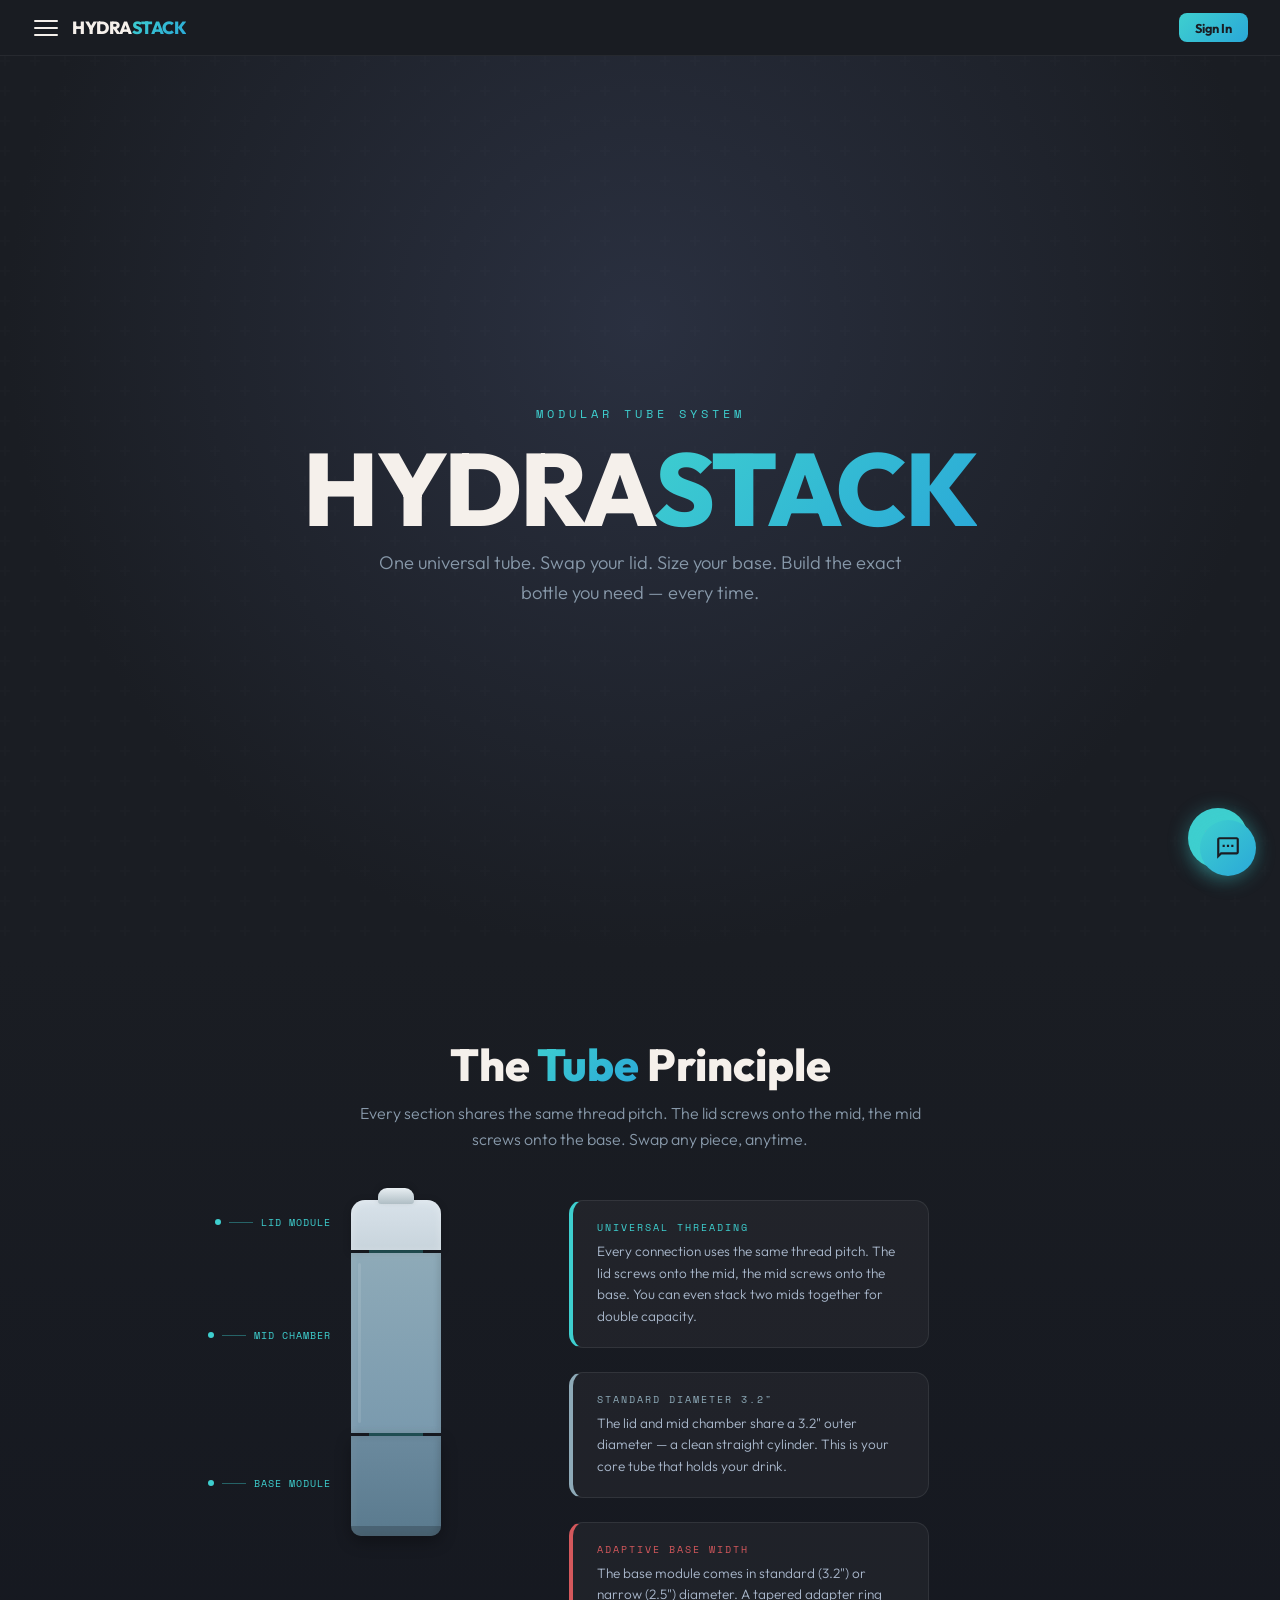
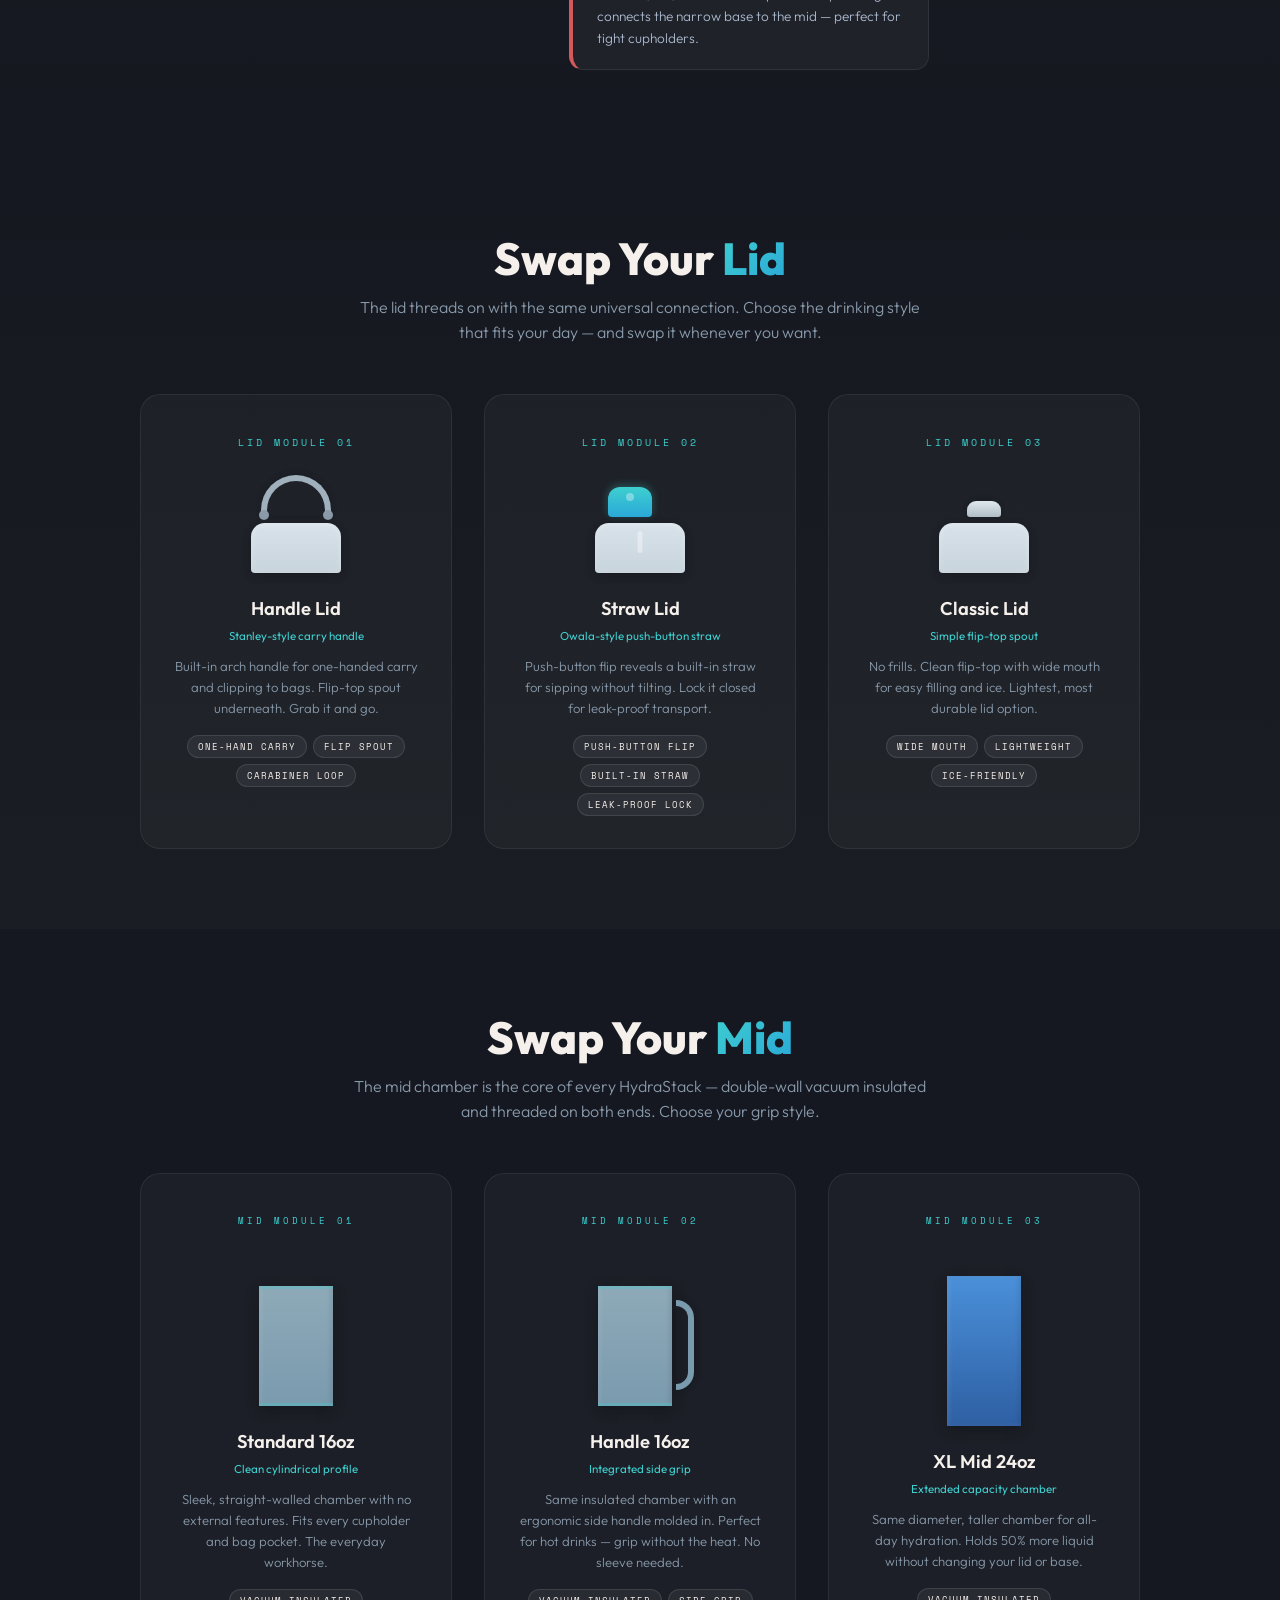
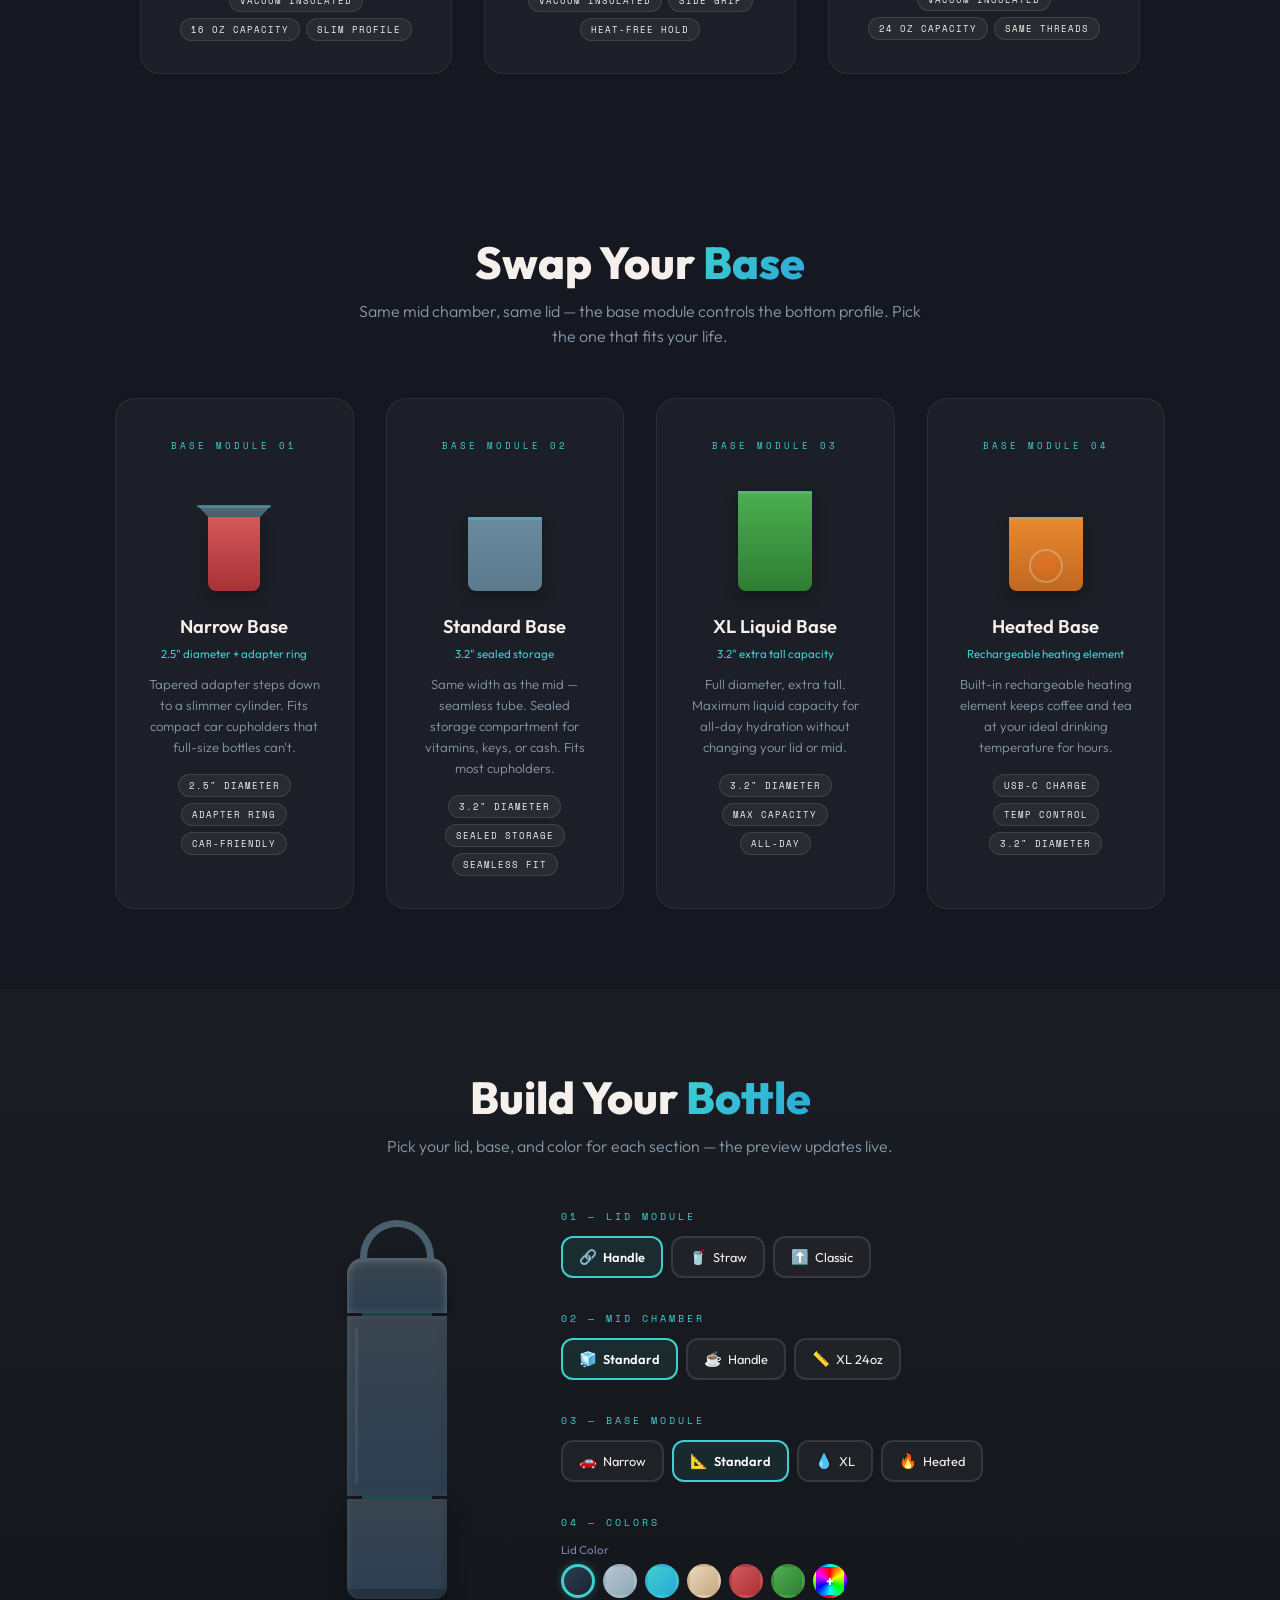
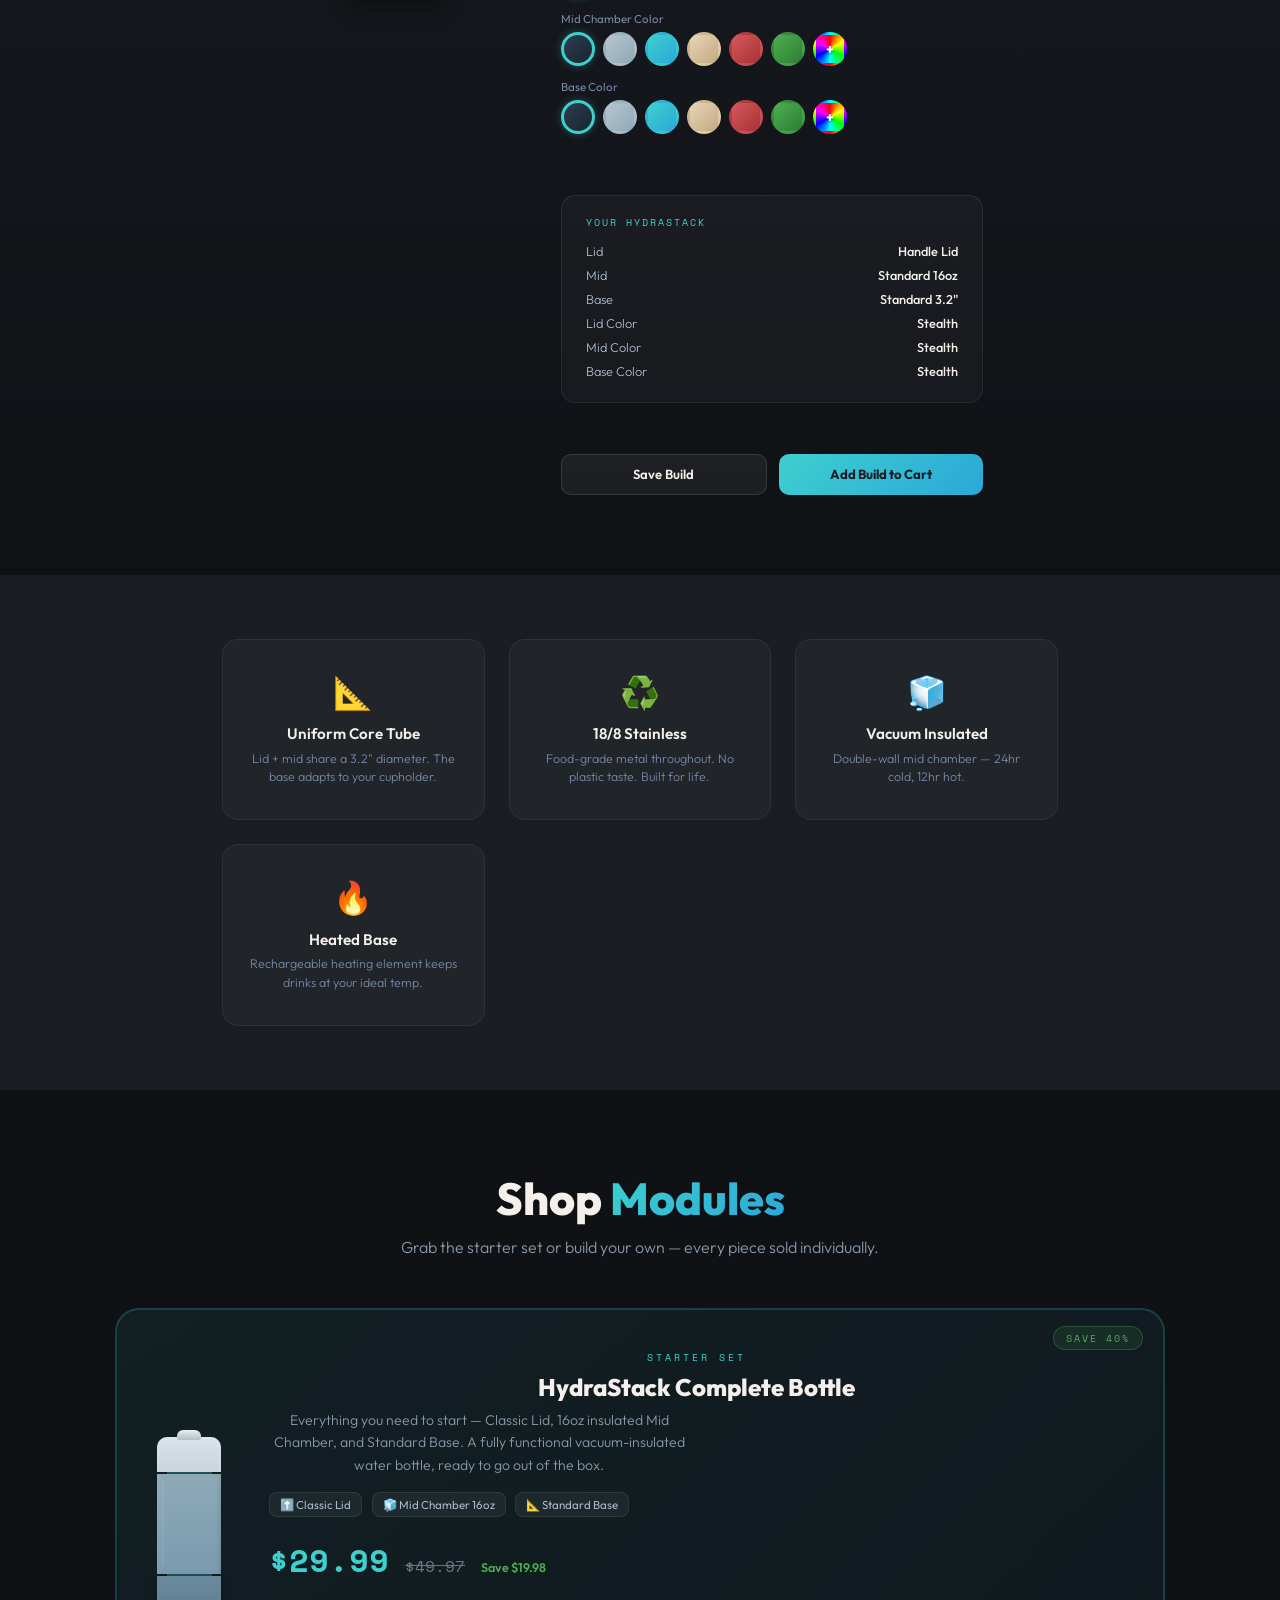
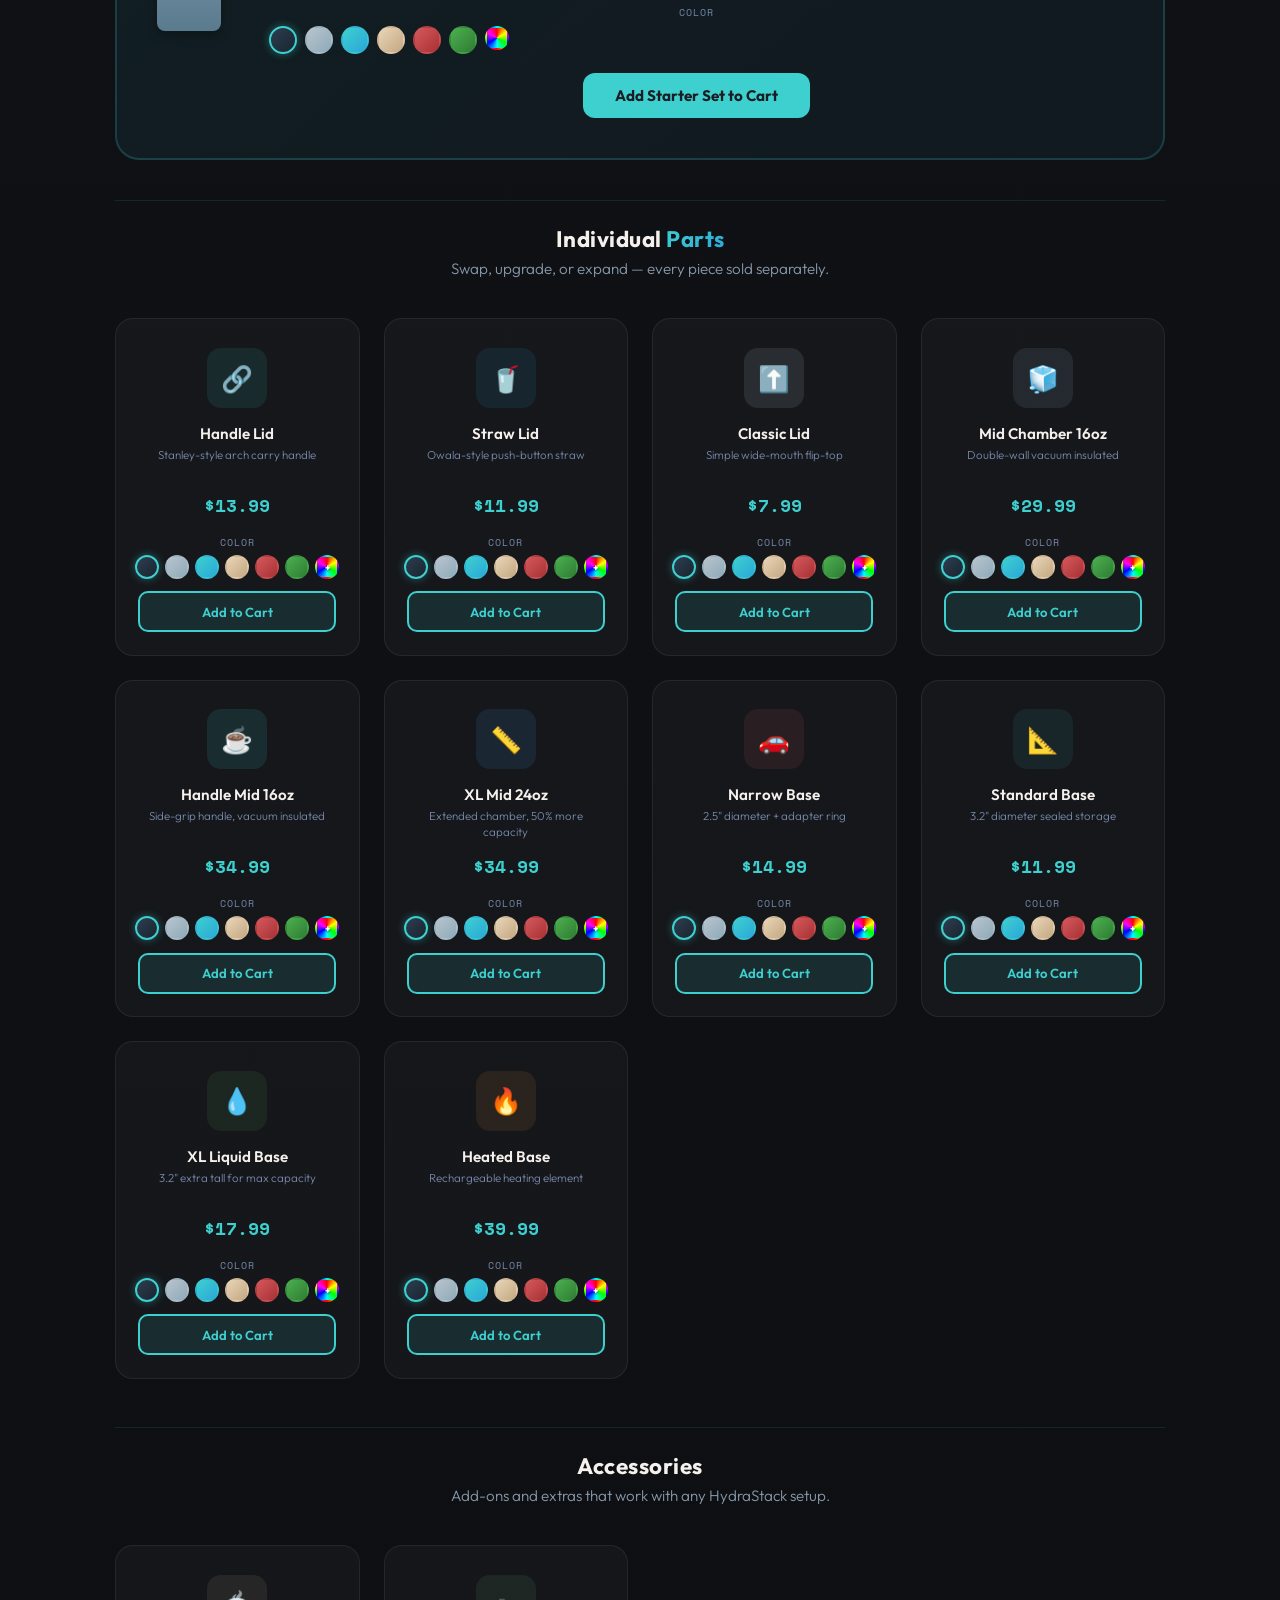
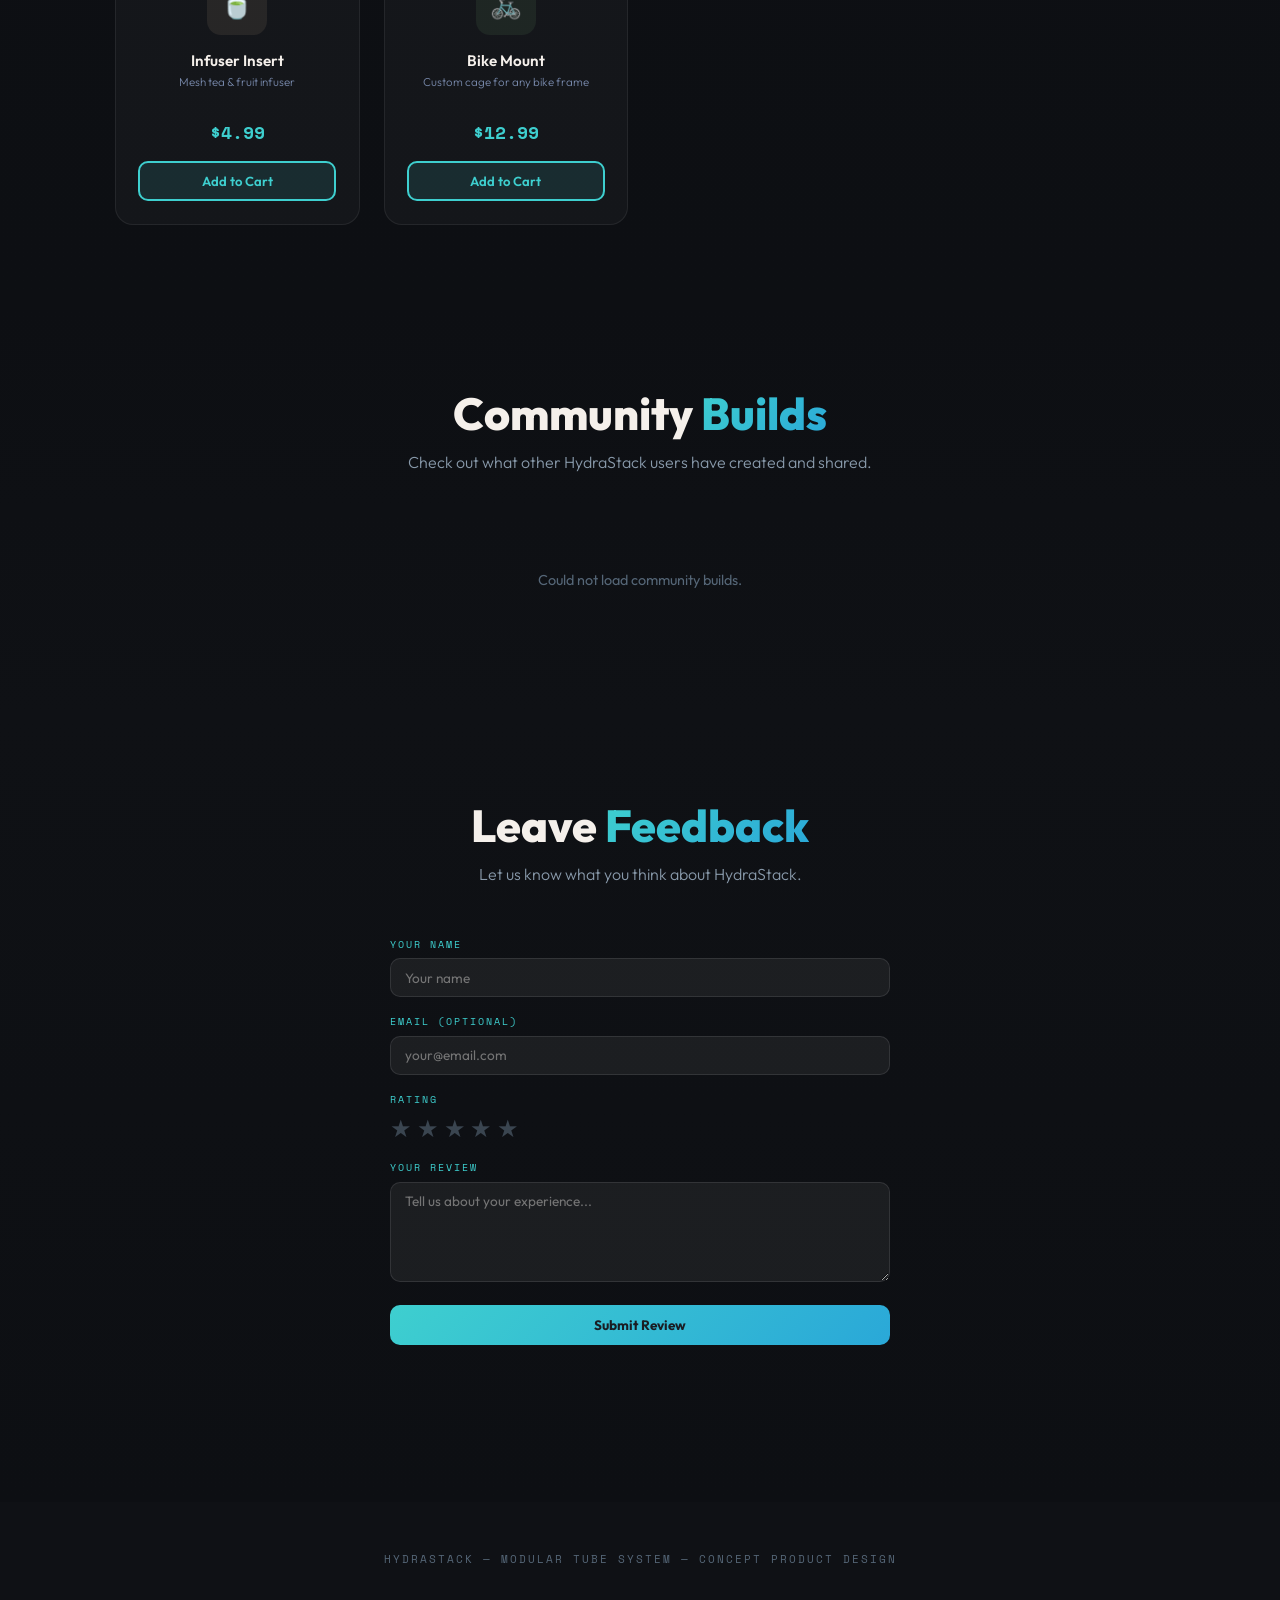
==== wwwroot/index.html @ 090eb3f1 "Add Build Assistant chat widget with guided bottle recommendations - Floating chat bubble in bottom-" ====
<!DOCTYPE html>
<html lang="en">
<head>
<meta charset="UTF-8">
<meta name="viewport" content="width=device-width, initial-scale=1.0">
<title>HydraStack — Modular Tube System</title>
<link href="https://fonts.googleapis.com/css2?family=Outfit:wght@300;400;600;800&family=Space+Mono:wght@400;700&display=swap" rel="stylesheet">
<style>
  :root {
    --steel: #B8C4CE;
    --dark: #1A1D23;
    --accent: #3ECFCF;
    --accent2: #2AA8D8;
    --warm: #F5F0EB;
    --mid-section: #8EAAB8;
    --bottom-section: #6B8A9E;
    --lid-section: #C8D4DC;
  }

  * { margin: 0; padding: 0; box-sizing: border-box; }

  body {
    background: var(--dark);
    color: var(--warm);
    font-family: 'Outfit', sans-serif;
    overflow-x: hidden;
    padding-top: 56px;
  }

  /* === TOP BAR === */
  .top-bar {
    position: fixed;
    top: 0; left: 0; right: 0;
    height: 56px;
    background: rgba(26, 29, 35, 0.92);
    backdrop-filter: blur(12px);
    -webkit-backdrop-filter: blur(12px);
    border-bottom: 1px solid rgba(255,255,255,0.06);
    display: flex;
    align-items: center;
    justify-content: space-between;
    padding: 0 2rem;
    z-index: 1000;
  }

  .top-bar-left {
    display: flex;
    align-items: center;
    gap: 0.75rem;
  }

  /* === HAMBURGER MENU === */
  .hamburger-btn {
    background: none;
    border: none;
    cursor: pointer;
    display: flex;
    flex-direction: column;
    justify-content: center;
    gap: 5px;
    width: 28px;
    height: 28px;
    padding: 2px;
  }

  .hamburger-btn span {
    display: block;
    width: 100%;
    height: 2px;
    background: var(--warm);
    border-radius: 2px;
    transition: all 0.3s ease;
  }

  .hamburger-btn.open span:nth-child(1) {
    transform: translateY(7px) rotate(45deg);
  }

  .hamburger-btn.open span:nth-child(2) {
    opacity: 0;
  }

  .hamburger-btn.open span:nth-child(3) {
    transform: translateY(-7px) rotate(-45deg);
  }

  .nav-menu-overlay {
    position: fixed;
    inset: 0;
    background: rgba(0,0,0,0.5);
    z-index: 998;
    display: none;
  }

  .nav-menu-overlay.open { display: block; }

  .nav-menu {
    position: fixed;
    top: 56px;
    left: 0;
    width: 280px;
    height: calc(100vh - 56px);
    background: rgba(26, 29, 35, 0.97);
    backdrop-filter: blur(16px);
    -webkit-backdrop-filter: blur(16px);
    border-right: 1px solid rgba(255,255,255,0.08);
    z-index: 999;
    transform: translateX(-100%);
    transition: transform 0.3s ease;
    padding: 1.5rem 0;
    overflow-y: auto;
  }

  .nav-menu.open {
    transform: translateX(0);
  }

  .nav-menu-label {
    font-family: 'Space Mono', monospace;
    font-size: 0.55rem;
    letter-spacing: 3px;
    color: #556677;
    text-transform: uppercase;
    padding: 0.6rem 1.5rem 0.4rem;
  }

  .nav-menu a {
    display: flex;
    align-items: center;
    gap: 0.75rem;
    padding: 0.75rem 1.5rem;
    color: var(--warm);
    text-decoration: none;
    font-size: 0.88rem;
    font-weight: 500;
    transition: all 0.15s ease;
    border-left: 3px solid transparent;
  }

  .nav-menu a:hover {
    background: rgba(255,255,255,0.05);
    border-left-color: var(--accent);
    color: var(--accent);
  }

  .nav-menu a .nav-icon {
    font-size: 1rem;
    width: 24px;
    text-align: center;
  }

  .nav-menu-divider {
    height: 1px;
    background: rgba(255,255,255,0.06);
    margin: 0.8rem 1.5rem;
  }

  .top-bar-brand {
    font-family: 'Outfit', sans-serif;
    font-size: 1.1rem;
    font-weight: 800;
    letter-spacing: -0.5px;
    color: var(--warm);
  }

  .top-bar-brand span {
    background: linear-gradient(135deg, var(--accent), var(--accent2));
    -webkit-background-clip: text;
    -webkit-text-fill-color: transparent;
    background-clip: text;
  }

  .top-bar-actions {
    display: flex;
    align-items: center;
    gap: 0.75rem;
  }

  .top-bar-btn {
    background: rgba(255,255,255,0.06);
    border: 1px solid rgba(255,255,255,0.1);
    color: var(--warm);
    font-family: 'Outfit', sans-serif;
    font-size: 0.8rem;
    font-weight: 600;
    padding: 0.4rem 1rem;
    border-radius: 8px;
    cursor: pointer;
    transition: all 0.2s ease;
  }

  .top-bar-btn:hover {
    background: rgba(255,255,255,0.1);
    border-color: rgba(255,255,255,0.18);
  }

  .top-bar-btn.accent {
    background: linear-gradient(135deg, var(--accent), var(--accent2));
    border: none;
    color: var(--dark);
    font-weight: 700;
  }

  .top-bar-btn.accent:hover {
    opacity: 0.9;
  }

  .top-bar-user {
    position: relative;
    display: flex;
    align-items: center;
    gap: 0.5rem;
  }

  .top-bar-user-name {
    font-size: 0.8rem;
    font-weight: 600;
    color: var(--accent);
    cursor: pointer;
  }

  .top-bar-dropdown {
    position: absolute;
    top: calc(100% + 8px);
    right: 0;
    background: #22262E;
    border: 1px solid rgba(255,255,255,0.1);
    border-radius: 10px;
    padding: 0.4rem 0;
    min-width: 160px;
    box-shadow: 0 8px 24px rgba(0,0,0,0.4);
    display: none;
    z-index: 1001;
  }

  .top-bar-dropdown.open {
    display: block;
  }

  .top-bar-dropdown button {
    display: block;
    width: 100%;
    text-align: left;
    background: none;
    border: none;
    color: var(--warm);
    font-family: 'Outfit', sans-serif;
    font-size: 0.8rem;
    padding: 0.5rem 1rem;
    cursor: pointer;
    transition: background 0.15s;
  }

  .top-bar-dropdown button:hover {
    background: rgba(255,255,255,0.06);
  }

  /* Hero */
  .hero {
    min-height: 100vh;
    display: flex;
    flex-direction: column;
    align-items: center;
    justify-content: center;
    position: relative;
    padding: 2rem;
    background: radial-gradient(ellipse at 50% 30%, #2a3040 0%, var(--dark) 70%);
  }

  .hero::before {
    content: '';
    position: absolute;
    top: 0; left: 0; right: 0; bottom: 0;
    background: url("data:image/svg+xml,%3Csvg width='60' height='60' viewBox='0 0 60 60' xmlns='http://www.w3.org/2000/svg'%3E%3Cg fill='none' fill-rule='evenodd'%3E%3Cg fill='%23ffffff' fill-opacity='0.02'%3E%3Cpath d='M36 34v-4h-2v4h-4v2h4v4h2v-4h4v-2h-4zm0-30V0h-2v4h-4v2h4v4h2V6h4V4h-4zM6 34v-4H4v4H0v2h4v4h2v-4h4v-2H6zM6 4V0H4v4H0v2h4v4h2V6h4V4H6z'/%3E%3C/g%3E%3C/g%3E%3C/svg%3E");
    opacity: 0.5;
  }

  .brand-tag {
    font-family: 'Space Mono', monospace;
    font-size: 0.75rem;
    letter-spacing: 4px;
    text-transform: uppercase;
    color: var(--accent);
    margin-bottom: 1rem;
    opacity: 0;
    animation: fadeUp 0.8s ease forwards 0.3s;
  }

  .hero h1 {
    font-size: clamp(3rem, 8vw, 7rem);
    font-weight: 800;
    letter-spacing: -2px;
    line-height: 1;
    text-align: center;
    margin-bottom: 0.5rem;
    opacity: 0;
    animation: fadeUp 0.8s ease forwards 0.5s;
  }

  .hero h1 span {
    background: linear-gradient(135deg, var(--accent), var(--accent2));
    -webkit-background-clip: text;
    -webkit-text-fill-color: transparent;
    background-clip: text;
  }

  .tagline {
    font-size: 1.15rem;
    font-weight: 300;
    color: #8899AA;
    text-align: center;
    max-width: 560px;
    line-height: 1.6;
    opacity: 0;
    animation: fadeUp 0.8s ease forwards 0.7s;
  }

  /* Section headers */
  .section-header {
    text-align: center;
    margin-bottom: 3rem;
  }

  .section-header h2 {
    font-size: clamp(1.8rem, 3.5vw, 2.8rem);
    font-weight: 800;
    margin-bottom: 0.5rem;
  }

  .section-header h2 span {
    background: linear-gradient(135deg, var(--accent), var(--accent2));
    -webkit-background-clip: text;
    -webkit-text-fill-color: transparent;
    background-clip: text;
  }

  .section-header p {
    color: #8899AA;
    font-weight: 300;
    max-width: 580px;
    margin: 0 auto;
    line-height: 1.6;
  }

  /* === TUBE CONCEPT === */
  .tube-concept {
    padding: 5rem 2rem;
    text-align: center;
    background: linear-gradient(180deg, var(--dark), #151820);
  }

  .tube-diagram {
    display: flex;
    align-items: flex-start;
    justify-content: center;
    gap: 8rem;
    flex-wrap: wrap;
    max-width: 950px;
    margin: 0 auto;
  }

  .tube-bottle {
    position: relative;
    display: flex;
    flex-direction: column;
    align-items: center;
    flex-shrink: 0;
  }

  .tube-lid {
    width: 90px;
    height: 50px;
    background: linear-gradient(180deg, #D8E2EA, var(--lid-section));
    border-radius: 14px 14px 0 0;
    position: relative;
    box-shadow: inset 0 2px 8px rgba(255,255,255,0.3), 0 2px 8px rgba(0,0,0,0.2);
  }

  .tube-lid::before {
    content: '';
    width: 36px; height: 16px;
    background: linear-gradient(180deg, #E8EEF2, #B0BEC5);
    border-radius: 9px 9px 3px 3px;
    position: absolute;
    top: -12px; left: 50%;
    transform: translateX(-50%);
    box-shadow: 0 -2px 6px rgba(0,0,0,0.15);
  }

  .tube-mid {
    width: 90px;
    height: 180px;
    background: linear-gradient(180deg, var(--mid-section), #7A9AAE);
    position: relative;
    box-shadow: inset 2px 0 6px rgba(255,255,255,0.12), inset -2px 0 6px rgba(0,0,0,0.12);
  }

  .tube-mid .shine {
    position: absolute;
    top: 10px; bottom: 10px; left: 7px;
    width: 3px;
    background: rgba(255,255,255,0.1);
    border-radius: 2px;
  }

  .tube-bottom {
    width: 90px;
    height: 100px;
    background: linear-gradient(180deg, var(--bottom-section), #5A7A8E);
    border-radius: 0 0 10px 10px;
    position: relative;
    box-shadow: inset 2px 0 6px rgba(255,255,255,0.08), inset -2px 0 6px rgba(0,0,0,0.15), 0 6px 16px rgba(0,0,0,0.3);
  }

  .tube-bottom .base-grip {
    position: absolute;
    bottom: 0; left: 0; right: 0;
    height: 10px;
    background: rgba(0,0,0,0.2);
    border-radius: 0 0 10px 10px;
  }

  .thread-gap {
    height: 3px;
    background: rgba(62,207,207,0.3);
    width: 60%;
  }

  /* Labels positioned far outside to avoid overlap */
  .tube-label {
    position: absolute;
    display: flex;
    align-items: center;
    gap: 8px;
    font-family: 'Space Mono', monospace;
    font-size: 0.6rem;
    letter-spacing: 1px;
    color: var(--accent);
    white-space: nowrap;
    pointer-events: none;
  }

  .tube-label.left {
    right: calc(100% + 20px);
    flex-direction: row-reverse;
  }

  .tube-label.right {
    left: calc(100% + 20px);
  }

  .label-line {
    width: 24px; height: 1px;
    background: var(--accent);
    opacity: 0.4;
    flex-shrink: 0;
  }

  .dot {
    width: 6px; height: 6px;
    background: var(--accent);
    border-radius: 50%;
    flex-shrink: 0;
  }

  .info-cards {
    display: flex;
    flex-direction: column;
    gap: 1.5rem;
    text-align: left;
    max-width: 360px;
    flex-shrink: 0;
  }

  .info-card {
    background: rgba(255,255,255,0.04);
    border: 1px solid rgba(255,255,255,0.08);
    border-radius: 14px;
    padding: 1.2rem 1.5rem;
    border-left: 4px solid var(--accent);
  }

  .info-card .card-tag {
    font-family: 'Space Mono', monospace;
    font-size: 0.6rem;
    letter-spacing: 2px;
    margin-bottom: 0.4rem;
    display: block;
  }

  .info-card p {
    font-size: 0.85rem;
    color: #AAB8CC;
    line-height: 1.6;
    font-weight: 300;
  }

  /* === BASE SIZE COMPARISON === */
  .size-comparison {
    padding: 5rem 2rem;
    text-align: center;
    background: #151820;
  }

  .compare-row {
    display: flex;
    align-items: flex-end;
    justify-content: center;
    gap: 2.5rem;
    flex-wrap: wrap;
    margin-bottom: 3rem;
  }

  .compare-item {
    display: flex;
    flex-direction: column;
    align-items: center;
    gap: 1rem;
  }

  .compare-bottle {
    display: flex;
    flex-direction: column;
    align-items: center;
  }

  .c-lid {
    width: 74px; height: 36px;
    background: linear-gradient(180deg, #D8E2EA, var(--lid-section));
    border-radius: 11px 11px 0 0;
    box-shadow: inset 0 2px 6px rgba(255,255,255,0.25);
  }

  .c-mid {
    width: 74px; height: 120px;
    background: linear-gradient(180deg, var(--mid-section), #7A9AAE);
    box-shadow: inset 2px 0 5px rgba(255,255,255,0.1), inset -2px 0 5px rgba(0,0,0,0.1);
  }

  .c-bottom-standard {
    width: 74px; height: 74px;
    background: linear-gradient(180deg, var(--bottom-section), #5A7A8E);
    border-radius: 0 0 8px 8px;
    box-shadow: 0 6px 14px rgba(0,0,0,0.3);
  }

  .c-bottom-narrow-wrap {
    display: flex;
    flex-direction: column;
    align-items: center;
  }

  .c-adapter-ring {
    width: 74px; height: 12px;
    background: linear-gradient(180deg, #556B7A, #4A5E6C);
    clip-path: polygon(0 0, 100% 0, 85% 100%, 15% 100%);
  }

  .c-bottom-narrow {
    width: 52px; height: 74px;
    background: linear-gradient(180deg, #D4585C, #A83235);
    border-radius: 0 0 8px 8px;
    box-shadow: 0 6px 14px rgba(0,0,0,0.3);
  }

  .c-bottom-xl {
    width: 74px; height: 100px;
    background: linear-gradient(180deg, #4CAF50, #2E7D32);
    border-radius: 0 0 8px 8px;
    box-shadow: 0 6px 14px rgba(0,0,0,0.3);
  }

  /* Heated base */
  .c-bottom-heated-wrap {
    display: flex;
    flex-direction: column;
    align-items: center;
  }

  .c-bottom-heated {
    width: 74px; height: 74px;
    background: linear-gradient(180deg, #E88A30, #C06820);
    border-radius: 0 0 8px 8px;
    box-shadow: 0 6px 14px rgba(0,0,0,0.3);
    position: relative;
    overflow: hidden;
  }

  .c-bottom-heated::after {
    content: '';
    position: absolute;
    bottom: 8px; left: 50%;
    transform: translateX(-50%);
    width: 30px; height: 30px;
    border: 2px solid rgba(255,255,255,0.25);
    border-radius: 50%;
    background: radial-gradient(circle, rgba(255,100,30,0.4), transparent 70%);
  }

  .compare-label {
    font-weight: 600;
    font-size: 0.95rem;
  }

  .compare-desc {
    font-size: 0.75rem;
    color: #8899AA;
    font-weight: 300;
    max-width: 160px;
    line-height: 1.5;
  }

  .compare-badge {
    font-family: 'Space Mono', monospace;
    font-size: 0.5rem;
    letter-spacing: 2px;
    padding: 3px 10px;
    border-radius: 20px;
    display: inline-block;
    margin-top: 0.3rem;
  }

  .badge-red { color: #D4585C; background: rgba(212,88,92,0.15); border: 1px solid rgba(212,88,92,0.3); }
  .badge-blue { color: var(--accent); background: rgba(62,207,207,0.1); border: 1px solid rgba(62,207,207,0.25); }
  .badge-green { color: #4CAF50; background: rgba(76,175,80,0.12); border: 1px solid rgba(76,175,80,0.3); }
  .badge-orange { color: #E88A30; background: rgba(232,138,48,0.12); border: 1px solid rgba(232,138,48,0.3); }

  .cupholder-note {
    display: inline-flex;
    align-items: center;
    gap: 12px;
    background: rgba(212, 88, 92, 0.1);
    border: 1px solid rgba(212, 88, 92, 0.25);
    border-radius: 12px;
    padding: 1rem 1.8rem;
    margin-top: 1rem;
    max-width: 600px;
  }

  .cupholder-note .icon { font-size: 1.5rem; flex-shrink: 0; }

  .cupholder-note p {
    font-size: 0.85rem;
    color: #D4585C;
    text-align: left;
    line-height: 1.5;
  }

  .cupholder-note strong { color: #E8A0A2; }

  /* === BASE MODULES (card style) === */
  .base-modules {
    padding: 5rem 2rem;
    background: #151820;
    text-align: center;
  }

  .base-grid {
    display: grid;
    grid-template-columns: repeat(auto-fit, minmax(220px, 1fr));
    gap: 2rem;
    max-width: 1050px;
    margin: 0 auto;
  }

  .base-card {
    background: rgba(255,255,255,0.03);
    border: 1px solid rgba(255,255,255,0.07);
    border-radius: 20px;
    padding: 2.5rem 2rem 2rem;
    text-align: center;
    transition: all 0.4s ease;
  }

  .base-card:hover {
    background: rgba(255,255,255,0.06);
    border-color: rgba(255,255,255,0.14);
    transform: translateY(-6px);
  }

  .base-badge {
    font-family: 'Space Mono', monospace;
    font-size: 0.55rem;
    letter-spacing: 3px;
    color: var(--accent);
    display: block;
    margin-bottom: 1.2rem;
  }

  .base-visual {
    width: 120px;
    height: 120px;
    margin: 0 auto 1.5rem;
    position: relative;
  }

  .base-body-standard {
    width: 74px;
    height: 74px;
    background: linear-gradient(180deg, var(--bottom-section), #5A7A8E);
    border-radius: 0 0 8px 8px;
    position: absolute;
    bottom: 0;
    left: 50%;
    transform: translateX(-50%);
    box-shadow: 0 6px 14px rgba(0,0,0,0.3);
  }

  .base-body-narrow-wrap {
    position: absolute;
    bottom: 0;
    left: 50%;
    transform: translateX(-50%);
    display: flex;
    flex-direction: column;
    align-items: center;
  }

  .base-body-narrow-adapter {
    width: 74px;
    height: 12px;
    background: linear-gradient(180deg, #556B7A, #4A5E6C);
    clip-path: polygon(0 0, 100% 0, 85% 100%, 15% 100%);
  }

  .base-body-narrow {
    width: 52px;
    height: 74px;
    background: linear-gradient(180deg, #D4585C, #A83235);
    border-radius: 0 0 8px 8px;
    box-shadow: 0 6px 14px rgba(0,0,0,0.3);
  }

  .base-body-xl {
    width: 74px;
    height: 100px;
    background: linear-gradient(180deg, #4CAF50, #2E7D32);
    border-radius: 0 0 8px 8px;
    position: absolute;
    bottom: 0;
    left: 50%;
    transform: translateX(-50%);
    box-shadow: 0 6px 14px rgba(0,0,0,0.3);
  }

  .base-body-heated {
    width: 74px;
    height: 74px;
    background: linear-gradient(180deg, #E88A30, #C06820);
    border-radius: 0 0 8px 8px;
    position: absolute;
    bottom: 0;
    left: 50%;
    transform: translateX(-50%);
    box-shadow: 0 6px 14px rgba(0,0,0,0.3);
    overflow: hidden;
  }

  .base-body-heated::after {
    content: '';
    position: absolute;
    bottom: 8px;
    left: 50%;
    transform: translateX(-50%);
    width: 30px;
    height: 30px;
    border: 2px solid rgba(255,255,255,0.25);
    border-radius: 50%;
    background: radial-gradient(circle, rgba(255,100,30,0.4), transparent 70%);
  }

  .base-thread-top {
    position: absolute;
    top: 0;
    left: 0;
    right: 0;
    height: 3px;
    background: rgba(62,207,207,0.3);
  }

  .base-card h3 {
    font-size: 1.15rem;
    font-weight: 600;
    margin-bottom: 0.5rem;
  }

  .base-inspired {
    font-size: 0.72rem;
    color: var(--accent);
    font-weight: 400;
    margin-bottom: 0.8rem;
    display: block;
  }

  .base-card p {
    font-size: 0.82rem;
    color: #8899AA;
    line-height: 1.6;
    font-weight: 300;
  }

  /* === MID MODULES === */
  .mid-modules {
    padding: 5rem 2rem;
    background: linear-gradient(180deg, #151820, #151820);
    text-align: center;
  }

  .mid-grid {
    display: grid;
    grid-template-columns: repeat(auto-fit, minmax(260px, 1fr));
    gap: 2rem;
    max-width: 1000px;
    margin: 0 auto;
  }

  .mid-card {
    background: rgba(255,255,255,0.03);
    border: 1px solid rgba(255,255,255,0.07);
    border-radius: 20px;
    padding: 2.5rem 2rem 2rem;
    text-align: center;
    transition: all 0.4s ease;
  }

  .mid-card:hover {
    background: rgba(255,255,255,0.06);
    border-color: rgba(255,255,255,0.14);
    transform: translateY(-6px);
  }

  .mid-badge {
    font-family: 'Space Mono', monospace;
    font-size: 0.55rem;
    letter-spacing: 3px;
    color: var(--accent);
    display: block;
    margin-bottom: 1.2rem;
  }

  .mid-visual {
    width: 120px;
    height: 160px;
    margin: 0 auto 1.5rem;
    position: relative;
  }

  .mid-body-standard {
    width: 74px;
    height: 120px;
    background: linear-gradient(180deg, var(--mid-section), #7A9AAE);
    position: absolute;
    bottom: 0;
    left: 50%;
    transform: translateX(-50%);
    box-shadow: inset 2px 0 5px rgba(255,255,255,0.1), inset -2px 0 5px rgba(0,0,0,0.1), 0 4px 12px rgba(0,0,0,0.25);
  }

  .mid-body-standard .mid-thread-top,
  .mid-body-handle .mid-thread-top {
    position: absolute;
    top: 0;
    left: 0;
    right: 0;
    height: 3px;
    background: rgba(62,207,207,0.3);
  }

  .mid-body-standard .mid-thread-bottom,
  .mid-body-handle .mid-thread-bottom {
    position: absolute;
    bottom: 0;
    left: 0;
    right: 0;
    height: 3px;
    background: rgba(62,207,207,0.3);
  }

  .mid-body-handle {
    width: 74px;
    height: 120px;
    background: linear-gradient(180deg, var(--mid-section), #7A9AAE);
    position: absolute;
    bottom: 0;
    left: 46%;
    transform: translateX(-50%);
    box-shadow: inset 2px 0 5px rgba(255,255,255,0.1), inset -2px 0 5px rgba(0,0,0,0.1), 0 4px 12px rgba(0,0,0,0.25);
  }

  .mid-side-handle {
    position: absolute;
    right: -22px;
    top: 14px;
    width: 18px;
    height: 90px;
    border: 6px solid #7A9AAE;
    border-left: none;
    border-radius: 0 30px 30px 0;
    box-shadow: 2px 0 6px rgba(0,0,0,0.2);
  }

  .mid-body-xl {
    width: 74px;
    height: 150px;
    background: linear-gradient(180deg, #4A90D9, #2E5FA3);
    position: absolute;
    bottom: 0;
    left: 50%;
    transform: translateX(-50%);
    box-shadow: inset 2px 0 5px rgba(255,255,255,0.1), inset -2px 0 5px rgba(0,0,0,0.1), 0 4px 12px rgba(0,0,0,0.25);
  }

  .mid-visual-xl {
    width: 120px;
    height: 180px;
    margin: 0 auto 1.5rem;
    position: relative;
  }

  .mid-card h3 {
    font-size: 1.15rem;
    font-weight: 600;
    margin-bottom: 0.5rem;
  }

  .mid-inspired {
    font-size: 0.72rem;
    color: var(--accent);
    font-weight: 400;
    margin-bottom: 0.8rem;
    display: block;
  }

  .mid-card p {
    font-size: 0.82rem;
    color: #8899AA;
    line-height: 1.6;
    font-weight: 300;
  }

  /* === LID MODULES === */
  .lid-modules {
    padding: 5rem 2rem;
    background: linear-gradient(180deg, #151820, var(--dark));
    text-align: center;
  }

  .lid-grid {
    display: grid;
    grid-template-columns: repeat(auto-fit, minmax(260px, 1fr));
    gap: 2rem;
    max-width: 1000px;
    margin: 0 auto;
  }

  .lid-card {
    background: rgba(255,255,255,0.03);
    border: 1px solid rgba(255,255,255,0.07);
    border-radius: 20px;
    padding: 2.5rem 2rem 2rem;
    text-align: center;
    transition: all 0.4s ease;
  }

  .lid-card:hover {
    background: rgba(255,255,255,0.06);
    border-color: rgba(255,255,255,0.14);
    transform: translateY(-6px);
  }

  .lid-badge {
    font-family: 'Space Mono', monospace;
    font-size: 0.6rem;
    letter-spacing: 3px;
    color: var(--accent);
    margin-bottom: 1.5rem;
    display: block;
  }

  .lid-visual {
    width: 120px; height: 100px;
    margin: 0 auto 1.5rem;
    position: relative;
  }

  .handle-lid-body {
    width: 90px; height: 50px;
    background: linear-gradient(180deg, #D8E2EA, var(--lid-section));
    border-radius: 14px 14px 4px 4px;
    position: absolute; bottom: 0; left: 50%;
    transform: translateX(-50%);
    box-shadow: inset 0 2px 6px rgba(255,255,255,0.25), 0 3px 10px rgba(0,0,0,0.2);
  }

  .handle-arch {
    width: 70px; height: 40px;
    border: 6px solid #A0B0BC;
    border-bottom: none;
    border-radius: 35px 35px 0 0;
    position: absolute; top: 2px; left: 50%;
    transform: translateX(-50%);
    box-shadow: 0 -2px 6px rgba(0,0,0,0.15);
  }

  .handle-arch::before, .handle-arch::after {
    content: '';
    width: 10px; height: 10px;
    background: #8A9AA8;
    border-radius: 50%;
    position: absolute; bottom: -5px;
  }

  .handle-arch::before { left: -8px; }
  .handle-arch::after { right: -8px; }

  .straw-lid-body {
    width: 90px; height: 50px;
    background: linear-gradient(180deg, #D8E2EA, var(--lid-section));
    border-radius: 14px 14px 4px 4px;
    position: absolute; bottom: 0; left: 50%;
    transform: translateX(-50%);
    box-shadow: inset 0 2px 6px rgba(255,255,255,0.25), 0 3px 10px rgba(0,0,0,0.2);
  }

  .straw-flip-cover {
    width: 44px; height: 30px;
    background: linear-gradient(180deg, var(--accent), var(--accent2));
    border-radius: 12px 12px 4px 4px;
    position: absolute; top: 14px; left: 28px;
    box-shadow: 0 -2px 8px rgba(62,207,207,0.3);
  }

  .straw-flip-cover::before {
    content: '';
    width: 8px; height: 8px;
    background: rgba(255,255,255,0.35);
    border-radius: 50%;
    position: absolute; top: 6px; left: 50%;
    transform: translateX(-50%);
  }

  .straw-tube {
    width: 5px; height: 22px;
    background: rgba(255,255,255,0.4);
    border-radius: 3px;
    position: absolute; top: 8px; left: 50%;
    transform: translateX(-50%);
  }

  .standard-lid-body {
    width: 90px; height: 50px;
    background: linear-gradient(180deg, #D8E2EA, var(--lid-section));
    border-radius: 14px 14px 4px 4px;
    position: absolute; bottom: 0; left: 50%;
    transform: translateX(-50%);
    box-shadow: inset 0 2px 6px rgba(255,255,255,0.25), 0 3px 10px rgba(0,0,0,0.2);
  }

  .standard-flip {
    width: 34px; height: 16px;
    background: linear-gradient(180deg, #E0E8EE, #B0BEC5);
    border-radius: 9px 9px 3px 3px;
    position: absolute; top: 28px; left: 50%;
    transform: translateX(-50%);
    box-shadow: 0 -2px 5px rgba(0,0,0,0.12);
  }

  .lid-card h3 { font-size: 1.15rem; font-weight: 600; margin-bottom: 0.5rem; }

  .lid-inspired {
    font-size: 0.72rem;
    color: var(--accent);
    font-weight: 400;
    margin-bottom: 0.8rem;
    display: block;
  }

  .lid-card p { font-size: 0.82rem; color: #8899AA; line-height: 1.6; font-weight: 300; }

  .feature-tags { display: flex; flex-wrap: wrap; gap: 6px; justify-content: center; margin-top: 1rem; }

  .tag {
    font-family: 'Space Mono', monospace;
    font-size: 0.55rem;
    letter-spacing: 1px;
    color: var(--warm);
    background: rgba(255,255,255,0.06);
    border: 1px solid rgba(255,255,255,0.1);
    border-radius: 20px;
    padding: 4px 10px;
  }

  /* === BOTTLE BUILDER === */
  .builder-section {
    padding: 5rem 2rem;
    background: linear-gradient(180deg, var(--dark), #0F1115);
    text-align: center;
  }

  .builder-layout {
    display: flex;
    align-items: flex-start;
    justify-content: center;
    gap: 4rem;
    flex-wrap: wrap;
    max-width: 1100px;
    margin: 0 auto;
  }

  .builder-preview {
    display: flex;
    flex-direction: column;
    align-items: center;
    min-width: 200px;
    position: sticky;
    top: 2rem;
    padding-top: 50px;
  }

  .preview-label {
    font-family: 'Space Mono', monospace;
    font-size: 0.65rem;
    letter-spacing: 3px;
    color: var(--accent);
    margin-bottom: 1.5rem;
  }

  .preview-bottle {
    display: flex;
    flex-direction: column;
    align-items: center;
    transition: all 0.4s ease;
  }

  .pv-lid {
    height: 55px;
    border-radius: 16px 16px 0 0;
    position: relative;
    transition: all 0.4s ease;
    box-shadow: inset 0 2px 8px rgba(255,255,255,0.25), 0 3px 10px rgba(0,0,0,0.25);
    width: 100px;
  }

  .pv-handle-arch {
    width: 74px; height: 42px;
    border: 7px solid;
    border-bottom: none;
    border-radius: 37px 37px 0 0;
    position: absolute;
    top: -38px; left: 50%;
    transform: translateX(-50%);
    transition: all 0.4s ease;
  }

  .pv-handle-arch::before, .pv-handle-arch::after {
    content: '';
    width: 11px; height: 11px;
    border-radius: 50%;
    position: absolute; bottom: -6px;
    transition: all 0.4s ease;
  }

  .pv-handle-arch::before { left: -9px; }
  .pv-handle-arch::after { right: -9px; }

  .pv-straw-btn {
    width: 46px; height: 24px;
    border-radius: 12px 12px 4px 4px;
    position: absolute;
    top: -18px; left: 50%;
    transform: translateX(-50%);
    transition: all 0.4s ease;
    box-shadow: 0 -2px 8px rgba(0,0,0,0.15);
  }

  .pv-straw-btn::before {
    content: '';
    width: 6px; height: 6px;
    background: rgba(255,255,255,0.4);
    border-radius: 50%;
    position: absolute; top: 5px; left: 50%;
    transform: translateX(-50%);
  }

  .pv-classic-knob {
    width: 36px; height: 14px;
    border-radius: 8px 8px 3px 3px;
    position: absolute;
    top: -10px; left: 50%;
    transform: translateX(-50%);
    transition: all 0.4s ease;
  }

  .pv-thread {
    height: 3px;
    width: 70%;
    background: rgba(62,207,207,0.3);
    transition: all 0.4s ease;
  }

  .pv-mid {
    width: 100px;
    height: 180px;
    position: relative;
    transition: all 0.4s ease;
    box-shadow: inset 2px 0 8px rgba(255,255,255,0.1), inset -2px 0 8px rgba(0,0,0,0.12);
    overflow: visible;
  }

  .pv-mid .pv-shine {
    position: absolute;
    top: 12px; bottom: 12px; left: 8px;
    width: 3px;
    background: rgba(255,255,255,0.08);
    border-radius: 2px;
  }

  /* Stanley-style side handle on mid chamber */
  .pv-mid-handle {
    position: absolute;
    right: -28px;
    top: 18px;
    width: 22px;
    height: 130px;
    border: 7px solid;
    border-left: none;
    border-radius: 0 40px 40px 0;
    display: none;
    transition: all 0.4s ease;
  }

  .pv-mid-handle::before,
  .pv-mid-handle::after {
    content: '';
    position: absolute;
    left: -4px;
    width: 10px;
    height: 10px;
    border-radius: 50%;
    background: var(--handle-color, #4a5f6e);
    transition: all 0.4s ease;
  }

  .pv-mid-handle::before { top: -3px; }
  .pv-mid-handle::after { bottom: -3px; }

  .pv-base-wrap {
    display: flex;
    flex-direction: column;
    align-items: center;
    transition: all 0.4s ease;
  }

  .pv-adapter {
    height: 14px;
    transition: all 0.4s ease;
    display: none;
  }

  .pv-base {
    height: 100px;
    border-radius: 0 0 12px 12px;
    position: relative;
    transition: all 0.4s ease;
    box-shadow: inset 2px 0 6px rgba(255,255,255,0.08), inset -2px 0 6px rgba(0,0,0,0.15), 0 8px 20px rgba(0,0,0,0.35);
  }

  .pv-base-grip {
    position: absolute;
    bottom: 0; left: 0; right: 0;
    height: 10px;
    background: rgba(0,0,0,0.2);
    border-radius: 0 0 12px 12px;
  }

  /* Heat ring glow */
  .pv-heat-ring {
    position: absolute;
    bottom: 14px; left: 50%;
    transform: translateX(-50%);
    width: 36px; height: 36px;
    border: 2px solid rgba(255,150,50,0.4);
    border-radius: 50%;
    background: radial-gradient(circle, rgba(255,100,30,0.25), transparent 70%);
    display: none;
    transition: all 0.4s ease;
    animation: heatPulse 2s ease-in-out infinite;
  }

  @keyframes heatPulse {
    0%, 100% { opacity: 0.6; box-shadow: 0 0 8px rgba(255,100,30,0.2); }
    50% { opacity: 1; box-shadow: 0 0 18px rgba(255,100,30,0.4); }
  }

  /* Builder options */
  .builder-options {
    display: flex;
    flex-direction: column;
    gap: 2rem;
    min-width: 280px;
    max-width: 440px;
    text-align: left;
  }

  .option-group { }

  .option-group-title {
    font-family: 'Space Mono', monospace;
    font-size: 0.65rem;
    letter-spacing: 3px;
    color: var(--accent);
    margin-bottom: 0.8rem;
    display: block;
  }

  .option-row {
    display: flex;
    gap: 8px;
    flex-wrap: wrap;
  }

  .option-btn {
    background: rgba(255,255,255,0.04);
    border: 2px solid rgba(255,255,255,0.1);
    border-radius: 12px;
    padding: 0.6rem 1rem;
    color: var(--warm);
    font-family: 'Outfit', sans-serif;
    font-size: 0.8rem;
    font-weight: 400;
    cursor: pointer;
    transition: all 0.25s ease;
    display: flex;
    align-items: center;
    gap: 6px;
  }

  .option-btn:hover {
    background: rgba(255,255,255,0.08);
    border-color: rgba(255,255,255,0.2);
  }

  .option-btn.active {
    background: rgba(62,207,207,0.1);
    border-color: var(--accent);
    color: white;
    font-weight: 600;
  }

  .option-btn .mini-icon { font-size: 0.9rem; }

  /* Per-section color pickers */
  .color-section-picker {
    margin-top: 0.5rem;
  }

  .color-section-label {
    font-size: 0.72rem;
    color: #7788AA;
    font-weight: 400;
    margin-bottom: 0.4rem;
    display: block;
  }

  .color-row {
    display: flex;
    gap: 8px;
    flex-wrap: wrap;
    margin-bottom: 0.8rem;
  }

  .builder-swatch {
    width: 34px; height: 34px;
    border-radius: 50%;
    border: 3px solid transparent;
    cursor: pointer;
    transition: all 0.25s ease;
    position: relative;
  }

  .builder-swatch:hover { transform: scale(1.12); }

  .builder-swatch.active {
    border-color: var(--accent);
    box-shadow: 0 0 10px rgba(62,207,207,0.3);
  }

  /* Build summary */
  .build-summary {
    margin-top: 1rem;
    background: rgba(255,255,255,0.03);
    border: 1px solid rgba(255,255,255,0.08);
    border-radius: 14px;
    padding: 1.2rem 1.5rem;
  }

  .build-summary .summary-title {
    font-family: 'Space Mono', monospace;
    font-size: 0.6rem;
    letter-spacing: 2px;
    color: var(--accent);
    margin-bottom: 0.6rem;
    display: block;
  }

  .summary-line {
    display: flex;
    justify-content: space-between;
    align-items: center;
    padding: 0.25rem 0;
    font-size: 0.8rem;
    color: #AAB8CC;
    font-weight: 300;
  }

  .summary-line .val { color: var(--warm); font-weight: 500; }

  /* Features */
  .features-grid {
    display: grid;
    grid-template-columns: repeat(auto-fit, minmax(200px, 1fr));
    gap: 1.5rem;
    padding: 4rem 2rem;
    max-width: 900px;
    margin: 0 auto;
  }

  .feature-card {
    text-align: center;
    padding: 2rem 1.5rem;
    background: rgba(255,255,255,0.03);
    border-radius: 16px;
    border: 1px solid rgba(255,255,255,0.06);
    transition: all 0.3s ease;
  }

  .feature-card:hover { background: rgba(255,255,255,0.06); transform: translateY(-4px); }

  .feature-icon { font-size: 2rem; margin-bottom: 0.8rem; display: block; }
  .feature-card h4 { font-size: 0.95rem; font-weight: 600; margin-bottom: 0.4rem; }
  .feature-card p { font-size: 0.78rem; color: #7788AA; line-height: 1.5; font-weight: 300; }

  .footer {
    text-align: center;
    padding: 3rem 2rem;
    font-family: 'Space Mono', monospace;
    font-size: 0.7rem;
    color: #556677;
    letter-spacing: 2px;
    background: #0F1115;
  }

  /* === BUILDER ACTION BUTTONS === */
  .builder-actions {
    display: flex;
    gap: 0.8rem;
    margin-top: 1.2rem;
    flex-wrap: wrap;
  }

  .builder-action-btn {
    flex: 1;
    min-width: 140px;
    padding: 0.7rem 1.2rem;
    border: none;
    border-radius: 10px;
    font-family: 'Outfit', sans-serif;
    font-size: 0.82rem;
    font-weight: 600;
    cursor: pointer;
    transition: all 0.25s ease;
  }

  .builder-action-btn.save-btn {
    background: rgba(255,255,255,0.06);
    border: 1px solid rgba(255,255,255,0.12);
    color: var(--warm);
  }

  .builder-action-btn.save-btn:hover {
    background: rgba(255,255,255,0.1);
    border-color: var(--accent);
  }

  .builder-action-btn.cart-btn {
    background: linear-gradient(135deg, var(--accent), var(--accent2));
    color: var(--dark);
    font-weight: 700;
  }

  .builder-action-btn.cart-btn:hover { opacity: 0.9; }

  .builder-action-btn.added {
    background: #2ecc71 !important;
    color: #fff !important;
    border-color: #2ecc71 !important;
  }

  /* === SAVE BUILD NAME PROMPT === */
  .save-name-prompt {
    display: none;
    margin-top: 0.8rem;
    background: rgba(255,255,255,0.04);
    border: 1px solid rgba(255,255,255,0.1);
    border-radius: 10px;
    padding: 1rem;
  }

  .save-name-prompt.open { display: block; }

  .save-name-prompt input {
    width: 100%;
    padding: 0.5rem 0.8rem;
    background: rgba(255,255,255,0.06);
    border: 1px solid rgba(255,255,255,0.12);
    border-radius: 8px;
    color: var(--warm);
    font-family: 'Outfit', sans-serif;
    font-size: 0.82rem;
    margin-bottom: 0.6rem;
    outline: none;
  }

  .save-name-prompt input:focus { border-color: var(--accent); }

  .save-name-prompt .save-name-actions {
    display: flex;
    gap: 0.5rem;
  }

  .save-name-prompt button {
    flex: 1;
    padding: 0.45rem;
    border: none;
    border-radius: 8px;
    font-family: 'Outfit', sans-serif;
    font-size: 0.78rem;
    font-weight: 600;
    cursor: pointer;
  }

  .save-name-confirm {
    background: linear-gradient(135deg, var(--accent), var(--accent2));
    color: var(--dark);
  }

  .save-name-cancel {
    background: rgba(255,255,255,0.06);
    color: var(--warm);
    border: 1px solid rgba(255,255,255,0.1) !important;
  }

  /* === MY BUILDS MODAL === */
  .builds-overlay {
    position: fixed;
    inset: 0;
    background: rgba(0,0,0,0.7);
    z-index: 2000;
    display: none;
    align-items: center;
    justify-content: center;
    backdrop-filter: blur(4px);
  }

  .builds-overlay.open { display: flex; }

  .builds-modal {
    background: #1E2228;
    border-radius: 18px;
    border: 1px solid rgba(255,255,255,0.08);
    width: 90%;
    max-width: 750px;
    max-height: 80vh;
    overflow-y: auto;
    padding: 2rem;
    box-shadow: 0 20px 60px rgba(0,0,0,0.6);
  }

  .builds-modal h2 {
    font-size: 1.3rem;
    margin-bottom: 1.2rem;
  }

  .builds-modal h2 span {
    background: linear-gradient(135deg, var(--accent), var(--accent2));
    -webkit-background-clip: text;
    -webkit-text-fill-color: transparent;
  }

  .builds-close {
    float: right;
    background: none;
    border: none;
    color: #7788AA;
    font-size: 1.2rem;
    cursor: pointer;
  }

  .builds-close:hover { color: var(--warm); }

  .builds-grid {
    display: grid;
    grid-template-columns: repeat(auto-fill, minmax(200px, 1fr));
    gap: 1.2rem;
  }

  .build-card {
    background: rgba(255,255,255,0.04);
    border: 1px solid rgba(255,255,255,0.08);
    border-radius: 14px;
    padding: 1.2rem;
    text-align: center;
    transition: border-color 0.2s;
  }

  .build-card:hover { border-color: rgba(62,207,207,0.25); }

  .build-card-name {
    font-weight: 600;
    font-size: 0.9rem;
    margin-bottom: 0.4rem;
    color: var(--warm);
  }

  .build-card-config {
    font-size: 0.7rem;
    color: #7788AA;
    margin-bottom: 0.8rem;
    line-height: 1.4;
  }

  .build-card-actions {
    display: flex;
    flex-direction: column;
    gap: 0.4rem;
  }

  .build-card-actions button {
    width: 100%;
    padding: 0.4rem;
    border: none;
    border-radius: 8px;
    font-family: 'Outfit', sans-serif;
    font-size: 0.72rem;
    font-weight: 600;
    cursor: pointer;
    transition: all 0.2s;
  }

  .build-load-btn {
    background: linear-gradient(135deg, var(--accent), var(--accent2));
    color: var(--dark);
  }

  .build-cart-btn {
    background: rgba(255,255,255,0.06);
    color: var(--warm);
    border: 1px solid rgba(255,255,255,0.1) !important;
  }

  .build-share-btn {
    background: rgba(255,255,255,0.04);
    color: #7788AA;
    border: 1px solid rgba(255,255,255,0.06) !important;
  }

  .build-share-btn.shared {
    color: var(--accent);
    border-color: rgba(62,207,207,0.2) !important;
  }

  .build-delete-btn {
    background: rgba(212,88,92,0.1);
    color: #D4585C;
    border: 1px solid rgba(212,88,92,0.15) !important;
  }

  .builds-empty {
    text-align: center;
    color: #556677;
    padding: 3rem 1rem;
    font-size: 0.9rem;
  }

  /* Mini bottle preview for cards — scaled-down version of builder preview */
  .mini-bottle {
    display: flex;
    flex-direction: column;
    align-items: center;
    margin: 0.5rem auto 0.8rem;
    transform: scale(0.45);
    transform-origin: top center;
    height: 160px;
  }

  .mini-bottle .pv-lid { width: 60px; height: 32px; border-radius: 10px 10px 0 0; box-shadow: inset 0 2px 4px rgba(255,255,255,0.2); position: relative; }
  .mini-bottle .pv-thread { height: 2px; width: 42px; background: rgba(62,207,207,0.3); }
  .mini-bottle .pv-mid { width: 60px; height: 100px; box-shadow: inset 1px 0 4px rgba(255,255,255,0.1); position: relative; overflow: visible; }
  .mini-bottle .pv-shine { position: absolute; top: 8px; bottom: 8px; left: 5px; width: 2px; background: rgba(255,255,255,0.08); border-radius: 2px; }
  .mini-bottle .pv-mid-handle { right: -16px; top: 10px; width: 12px; height: 70px; border-width: 4px; border-radius: 0 22px 22px 0; }
  .mini-bottle .pv-mid-handle::before, .mini-bottle .pv-mid-handle::after { width: 6px; height: 6px; left: -2px; }
  .mini-bottle .pv-mid-handle::before { top: -1px; }
  .mini-bottle .pv-mid-handle::after { bottom: -1px; }
  .mini-bottle .pv-base-wrap { display: flex; flex-direction: column; align-items: center; }
  .mini-bottle .pv-adapter { height: 8px; display: none; }
  .mini-bottle .pv-base { width: 60px; height: 58px; border-radius: 0 0 8px 8px; box-shadow: 0 4px 10px rgba(0,0,0,0.3); position: relative; }
  .mini-bottle .pv-base-grip { position: absolute; bottom: 0; left: 0; right: 0; height: 6px; background: rgba(0,0,0,0.2); border-radius: 0 0 8px 8px; }
  .mini-bottle .pv-heat-ring { position: absolute; bottom: 8px; left: 50%; transform: translateX(-50%); width: 20px; height: 20px; border: 1px solid rgba(255,150,50,0.4); border-radius: 50%; background: radial-gradient(circle, rgba(255,100,30,0.25), transparent 70%); animation: heatPulse 2s ease-in-out infinite; }

  /* Lid accessories in mini bottle */
  .mini-bottle .pv-handle-arch { width: 44px; height: 25px; border: 4px solid; border-bottom: none; border-radius: 22px 22px 0 0; position: absolute; top: -22px; left: 50%; transform: translateX(-50%); }
  .mini-bottle .pv-handle-arch::before, .mini-bottle .pv-handle-arch::after { content: ''; width: 7px; height: 7px; border-radius: 50%; position: absolute; bottom: -4px; background: var(--knob-color, #4a5f6e); }
  .mini-bottle .pv-handle-arch::before { left: -5px; }
  .mini-bottle .pv-handle-arch::after { right: -5px; }
  .mini-bottle .pv-straw-btn { width: 28px; height: 14px; border-radius: 7px 7px 2px 2px; position: absolute; top: -10px; left: 50%; transform: translateX(-50%); box-shadow: 0 -1px 4px rgba(0,0,0,0.15); }
  .mini-bottle .pv-classic-knob { width: 22px; height: 8px; border-radius: 5px 5px 2px 2px; position: absolute; top: -6px; left: 50%; transform: translateX(-50%); }

  /* === COMMUNITY BUILDS SECTION === */
  .community-section {
    padding: 5rem 2rem;
    background: linear-gradient(180deg, #0D0F13, #0F1115);
    text-align: center;
  }

  .community-grid {
    display: grid;
    grid-template-columns: repeat(auto-fill, minmax(220px, 1fr));
    gap: 1.5rem;
    max-width: 1050px;
    margin: 0 auto;
  }

  .community-card {
    background: rgba(255,255,255,0.04);
    border: 1px solid rgba(255,255,255,0.08);
    border-radius: 14px;
    padding: 1.2rem;
    text-align: center;
    transition: all 0.3s ease;
  }

  .community-card:hover { border-color: rgba(62,207,207,0.25); transform: translateY(-3px); }

  .community-card-user {
    font-size: 0.7rem;
    color: var(--accent);
    font-family: 'Space Mono', monospace;
    letter-spacing: 1px;
    text-transform: uppercase;
  }

  .community-card-name {
    font-weight: 600;
    font-size: 0.95rem;
    margin: 0.3rem 0 0.5rem;
    color: var(--warm);
  }

  .community-card-actions {
    display: flex;
    gap: 0.5rem;
    margin-top: 0.3rem;
  }

  .community-card-actions button {
    flex: 1;
    padding: 0.45rem;
    border: none;
    border-radius: 8px;
    font-family: 'Outfit', sans-serif;
    font-size: 0.75rem;
    font-weight: 600;
    cursor: pointer;
    transition: all 0.2s;
  }

  .community-load-btn {
    background: rgba(255,255,255,0.06);
    color: var(--warm);
    border: 1px solid rgba(255,255,255,0.1) !important;
  }

  .community-cart-btn {
    background: linear-gradient(135deg, var(--accent), var(--accent2));
    color: var(--dark);
  }

  .community-empty {
    text-align: center;
    color: #556677;
    padding: 3rem 1rem;
    font-size: 0.9rem;
    grid-column: 1 / -1;
  }

  .community-show-more {
    display: flex;
    flex-direction: column;
    align-items: center;
    gap: 0.3rem;
    margin: 1.5rem auto 0;
    cursor: pointer;
    color: var(--accent);
    font-family: 'Outfit', sans-serif;
    font-size: 0.85rem;
    font-weight: 600;
    opacity: 0.8;
    transition: opacity 0.2s;
    background: none;
    border: none;
  }

  .community-show-more:hover { opacity: 1; }

  .community-show-more .show-more-arrow {
    font-size: 1.4rem;
    transition: transform 0.3s;
  }

  .community-show-more.expanded .show-more-arrow {
    transform: rotate(180deg);
  }

  /* Vote buttons */
  .community-vote-row {
    display: flex;
    align-items: center;
    justify-content: center;
    gap: 0.8rem;
    margin-top: 0.5rem;
  }

  .community-vote-btn {
    display: flex;
    align-items: center;
    gap: 0.25rem;
    background: rgba(255,255,255,0.05);
    border: 1px solid rgba(255,255,255,0.1);
    border-radius: 8px;
    padding: 0.3rem 0.55rem;
    cursor: pointer;
    font-family: 'Space Mono', monospace;
    font-size: 0.72rem;
    color: #7788AA;
    transition: all 0.2s;
  }

  .community-vote-btn:hover {
    border-color: rgba(62,207,207,0.3);
    color: var(--warm);
  }

  .community-vote-btn.voted-up {
    border-color: #4CAF50;
    color: #4CAF50;
    background: rgba(76,175,80,0.1);
  }

  .community-vote-btn.voted-down {
    border-color: #D4585C;
    color: #D4585C;
    background: rgba(212,88,92,0.1);
  }

  .community-vote-btn .vote-icon {
    font-size: 0.85rem;
  }

  /* === FEEDBACK / REVIEWS SECTION === */
  .feedback-section {
    padding: 5rem 2rem;
    background: linear-gradient(180deg, #0F1115, #0D0F13);
    text-align: center;
  }

  .feedback-form {
    max-width: 500px;
    margin: 0 auto 3rem;
    text-align: left;
  }

  .feedback-form label {
    display: block;
    font-family: 'Space Mono', monospace;
    font-size: 0.65rem;
    letter-spacing: 2px;
    color: var(--accent);
    margin-bottom: 0.4rem;
    margin-top: 1rem;
  }

  .feedback-form input,
  .feedback-form textarea {
    width: 100%;
    padding: 0.6rem 0.9rem;
    background: rgba(255,255,255,0.06);
    border: 1px solid rgba(255,255,255,0.1);
    border-radius: 10px;
    color: var(--warm);
    font-family: 'Outfit', sans-serif;
    font-size: 0.85rem;
    outline: none;
    transition: border-color 0.2s;
  }

  .feedback-form input:focus,
  .feedback-form textarea:focus { border-color: var(--accent); }

  .feedback-form textarea { height: 100px; resize: vertical; }

  .star-rating {
    display: flex;
    gap: 0.3rem;
    margin-top: 0.4rem;
  }

  .star-rating .star {
    font-size: 1.5rem;
    cursor: pointer;
    color: #3a4550;
    transition: color 0.15s;
  }

  .star-rating .star.active { color: #F5C542; }
  .star-rating .star:hover { color: #F5C542; }

  .feedback-submit {
    display: block;
    width: 100%;
    margin-top: 1.2rem;
    padding: 0.7rem;
    background: linear-gradient(135deg, var(--accent), var(--accent2));
    color: var(--dark);
    font-family: 'Outfit', sans-serif;
    font-size: 0.85rem;
    font-weight: 700;
    border: none;
    border-radius: 10px;
    cursor: pointer;
    transition: opacity 0.2s;
  }

  .feedback-submit:hover { opacity: 0.9; }

  .feedback-msg {
    text-align: center;
    font-size: 0.82rem;
    margin-top: 0.6rem;
    min-height: 1.2rem;
  }

  .reviews-list {
    max-width: 700px;
    margin: 0 auto;
    display: flex;
    flex-direction: column;
    gap: 1rem;
  }

  .review-card {
    background: rgba(255,255,255,0.04);
    border: 1px solid rgba(255,255,255,0.08);
    border-radius: 14px;
    padding: 1.2rem 1.5rem;
    text-align: left;
  }

  .review-card-header {
    display: flex;
    justify-content: space-between;
    align-items: center;
    margin-bottom: 0.5rem;
  }

  .review-card-name {
    font-weight: 600;
    font-size: 0.9rem;
  }

  .review-card-stars { color: #F5C542; font-size: 0.85rem; }

  .review-card-msg {
    font-size: 0.82rem;
    color: #AAB8CC;
    line-height: 1.5;
  }

  .review-card-date {
    font-size: 0.65rem;
    color: #556677;
    margin-top: 0.4rem;
    font-family: 'Space Mono', monospace;
  }

  /* === SHOP === */
  .shop-section {
    padding: 5rem 2rem;
    background: linear-gradient(180deg, #0F1115, #0D0F13);
    text-align: center;
  }

  .shop-grid {
    display: grid;
    grid-template-columns: repeat(auto-fill, minmax(220px, 1fr));
    gap: 1.5rem;
    max-width: 1050px;
    margin: 0 auto;
  }

  /* Individual Parts Header */
  .individual-parts-header {
    max-width: 1050px;
    margin: 0 auto 2rem;
    text-align: center;
    padding: 1.5rem 0 0.5rem;
    border-top: 1px solid rgba(62,207,207,0.12);
  }

  .individual-parts-header h3 {
    font-size: 1.4rem;
    font-weight: 700;
    margin-bottom: 0.4rem;
    letter-spacing: 0.5px;
  }

  .individual-parts-header h3 span {
    background: linear-gradient(135deg, var(--accent), var(--accent2));
    -webkit-background-clip: text;
    -webkit-text-fill-color: transparent;
    background-clip: text;
  }

  .individual-parts-header p {
    color: #8899AA;
    font-size: 0.95rem;
    font-weight: 300;
  }

  /* Starter Bundle Card */
  .starter-bundle {
    max-width: 1050px;
    margin: 0 auto 2.5rem;
    background: linear-gradient(135deg, rgba(62,207,207,0.08), rgba(42,168,216,0.06));
    border: 2px solid rgba(62,207,207,0.2);
    border-radius: 24px;
    padding: 2.5rem;
    display: flex;
    align-items: center;
    gap: 3rem;
    position: relative;
    overflow: hidden;
    transition: all 0.3s ease;
  }

  .starter-bundle:hover {
    border-color: rgba(62,207,207,0.35);
    box-shadow: 0 8px 32px rgba(62,207,207,0.1);
  }

  .starter-bundle .bundle-badge {
    position: absolute;
    top: 16px; right: 20px;
    font-family: 'Space Mono', monospace;
    font-size: 0.6rem;
    letter-spacing: 2px;
    color: #4CAF50;
    background: rgba(76,175,80,0.12);
    border: 1px solid rgba(76,175,80,0.3);
    border-radius: 20px;
    padding: 4px 12px;
  }

  .bundle-visual {
    display: flex;
    flex-direction: column;
    align-items: center;
    flex-shrink: 0;
  }

  .bv-lid {
    width: 64px; height: 35px;
    background: linear-gradient(180deg, #D8E2EA, var(--lid-section));
    border-radius: 10px 10px 0 0;
    box-shadow: inset 0 2px 5px rgba(255,255,255,0.25);
    position: relative;
  }

  .bv-lid::before {
    content: '';
    width: 24px; height: 10px;
    background: linear-gradient(180deg, #E8EEF2, #B0BEC5);
    border-radius: 6px 6px 2px 2px;
    position: absolute;
    top: -7px; left: 50%;
    transform: translateX(-50%);
  }

  .bv-thread {
    width: 45px; height: 2px;
    background: rgba(62,207,207,0.3);
  }

  .bv-mid {
    width: 64px; height: 100px;
    background: linear-gradient(180deg, var(--mid-section), #7A9AAE);
    box-shadow: inset 2px 0 4px rgba(255,255,255,0.1), inset -2px 0 4px rgba(0,0,0,0.1);
    position: relative;
  }

  .bv-mid .bv-shine {
    position: absolute;
    top: 8px; bottom: 8px; left: 5px;
    width: 2px;
    background: rgba(255,255,255,0.08);
    border-radius: 2px;
  }

  .bv-base {
    width: 64px; height: 55px;
    background: linear-gradient(180deg, var(--bottom-section), #5A7A8E);
    border-radius: 0 0 8px 8px;
    box-shadow: 0 4px 12px rgba(0,0,0,0.3);
  }

  .bundle-info {
    flex: 1;
  }

  .bundle-info .bundle-tag {
    font-family: 'Space Mono', monospace;
    font-size: 0.6rem;
    letter-spacing: 3px;
    color: var(--accent);
    margin-bottom: 0.5rem;
    display: block;
  }

  .bundle-info h3 {
    font-size: 1.5rem;
    font-weight: 800;
    margin-bottom: 0.4rem;
  }

  .bundle-info .bundle-desc {
    font-size: 0.88rem;
    color: #8899AA;
    font-weight: 300;
    line-height: 1.6;
    margin-bottom: 1rem;
    max-width: 420px;
  }

  .bundle-pricing {
    display: flex;
    align-items: baseline;
    gap: 1rem;
    margin-bottom: 1.2rem;
  }

  .bundle-price {
    font-family: 'Space Mono', monospace;
    font-size: 2rem;
    font-weight: 700;
    color: var(--accent);
  }

  .bundle-original {
    font-family: 'Space Mono', monospace;
    font-size: 1rem;
    color: #667788;
    text-decoration: line-through;
  }

  .bundle-savings {
    font-size: 0.78rem;
    color: #4CAF50;
    font-weight: 600;
  }

  .bundle-includes {
    display: flex;
    gap: 0.6rem;
    flex-wrap: wrap;
    margin-bottom: 1.2rem;
  }

  .bundle-includes .bi-item {
    font-size: 0.72rem;
    color: #AAB8CC;
    background: rgba(255,255,255,0.05);
    border: 1px solid rgba(255,255,255,0.08);
    border-radius: 8px;
    padding: 4px 10px;
    display: flex;
    align-items: center;
    gap: 5px;
  }

  .bundle-atc {
    padding: 0.8rem 2rem;
    background: var(--accent);
    border: none;
    border-radius: 12px;
    color: var(--dark);
    font-family: 'Outfit', sans-serif;
    font-size: 0.95rem;
    font-weight: 700;
    cursor: pointer;
    transition: all 0.25s ease;
  }

  .bundle-atc:hover {
    background: #50E0E0;
    transform: translateY(-1px);
    box-shadow: 0 4px 16px rgba(62,207,207,0.3);
  }

  .bundle-atc.added {
    background: #4CAF50;
    color: white;
  }

  @media (max-width: 650px) {
    .starter-bundle {
      flex-direction: column;
      text-align: center;
      padding: 2rem 1.5rem;
      gap: 1.5rem;
    }
    .bundle-includes { justify-content: center; }
    .bundle-pricing { justify-content: center; }
  }

  .product-card {
    background: rgba(255,255,255,0.03);
    border: 1px solid rgba(255,255,255,0.07);
    border-radius: 18px;
    padding: 1.8rem 1.4rem 1.4rem;
    text-align: center;
    transition: all 0.3s ease;
    display: flex;
    flex-direction: column;
    align-items: center;
  }

  .product-card:hover {
    background: rgba(255,255,255,0.06);
    border-color: rgba(255,255,255,0.14);
    transform: translateY(-4px);
  }

  .product-card .prod-icon {
    width: 60px; height: 60px;
    border-radius: 14px;
    display: flex;
    align-items: center;
    justify-content: center;
    font-size: 1.6rem;
    margin-bottom: 1rem;
    flex-shrink: 0;
  }

  .product-card h4 {
    font-size: 0.95rem;
    font-weight: 600;
    margin-bottom: 0.25rem;
  }

  .product-card .prod-desc {
    font-size: 0.72rem;
    color: #7788AA;
    line-height: 1.4;
    font-weight: 300;
    margin-bottom: 0.8rem;
    min-height: 32px;
  }

  .product-card .prod-price {
    font-family: 'Space Mono', monospace;
    font-size: 1.1rem;
    font-weight: 700;
    color: var(--accent);
    margin-bottom: 1rem;
  }

  .add-to-cart-btn {
    width: 100%;
    padding: 0.65rem 1rem;
    background: rgba(62,207,207,0.12);
    border: 2px solid var(--accent);
    border-radius: 10px;
    color: var(--accent);
    font-family: 'Outfit', sans-serif;
    font-size: 0.82rem;
    font-weight: 600;
    cursor: pointer;
    transition: all 0.25s ease;
  }

  .add-to-cart-btn:hover {
    background: var(--accent);
    color: var(--dark);
  }

  .add-to-cart-btn.added {
    background: rgba(76,175,80,0.15);
    border-color: #4CAF50;
    color: #4CAF50;
  }

  .add-to-cart-btn .atc-badge {
    display: inline-flex;
    align-items: center;
    justify-content: center;
    background: #4CAF50;
    color: #fff;
    font-size: 0.7rem;
    font-weight: 700;
    width: 18px;
    height: 18px;
    border-radius: 50%;
    margin-left: 0.4rem;
    vertical-align: middle;
  }

  .atc-inline-controls {
    display: flex;
    align-items: center;
    justify-content: center;
    gap: 0.5rem;
    width: 100%;
  }

  .atc-inline-controls .atc-pm-btn {
    width: 28px;
    height: 28px;
    border-radius: 50%;
    border: 1.5px solid #4CAF50;
    background: rgba(76,175,80,0.1);
    color: #4CAF50;
    font-size: 1rem;
    font-weight: 700;
    cursor: pointer;
    display: flex;
    align-items: center;
    justify-content: center;
    transition: all 0.2s;
    padding: 0;
    line-height: 1;
  }

  .atc-inline-controls .atc-pm-btn:hover {
    background: #4CAF50;
    color: #fff;
  }

  .atc-inline-controls .atc-qty-label {
    font-family: 'Space Mono', monospace;
    font-size: 0.85rem;
    font-weight: 600;
    color: #4CAF50;
    min-width: 20px;
    text-align: center;
  }

  /* Per-product color selector */
  .prod-color-label {
    font-size: 0.65rem;
    font-family: 'Space Mono', monospace;
    letter-spacing: 1px;
    color: #7788AA;
    margin-bottom: 0.3rem;
    text-align: center;
  }

  .prod-color-row {
    display: flex;
    gap: 6px;
    justify-content: center;
    margin-bottom: 0.8rem;
  }

  .prod-swatch {
    width: 24px; height: 24px;
    border-radius: 50%;
    cursor: pointer;
    border: 2px solid transparent;
    transition: all 0.2s ease;
    flex-shrink: 0;
  }

  .prod-swatch:hover {
    transform: scale(1.15);
  }

  .prod-swatch.active {
    border-color: var(--accent);
    box-shadow: 0 0 8px rgba(62,207,207,0.4);
  }

  .prod-swatch.custom-prod-swatch {
    background: conic-gradient(red, yellow, lime, aqua, blue, magenta, red) !important;
    position: relative;
  }

  .prod-swatch.custom-prod-swatch::after {
    content: '+';
    position: absolute;
    inset: 0;
    display: flex;
    align-items: center;
    justify-content: center;
    font-size: 0.6rem;
    font-weight: 800;
    color: white;
    text-shadow: 0 1px 2px rgba(0,0,0,0.6);
  }

  .prod-custom-picker {
    display: none;
    margin-top: 0.4rem;
    text-align: center;
  }

  .prod-custom-picker.open { display: flex; align-items: center; justify-content: center; gap: 0.5rem; }

  .prod-custom-picker input[type="color"] {
    -webkit-appearance: none;
    appearance: none;
    width: 30px; height: 30px;
    border: 2px solid rgba(255,255,255,0.15);
    border-radius: 50%;
    background: none;
    cursor: pointer;
    padding: 0;
  }

  .prod-custom-picker input[type="color"]::-webkit-color-swatch-wrapper { padding: 0; }
  .prod-custom-picker input[type="color"]::-webkit-color-swatch { border: none; border-radius: 50%; }

  .prod-custom-price-tag {
    font-size: 0.6rem;
    color: var(--accent);
    font-family: 'Space Mono', monospace;
  }

  /* Color name tag in cart items */
  .ci-color {
    font-size: 0.65rem;
    color: #7788AA;
    font-weight: 400;
  }

  /* Bundle color row */
  .bundle-color-section {
    margin-bottom: 1.2rem;
  }

  .bundle-color-label {
    font-size: 0.65rem;
    font-family: 'Space Mono', monospace;
    letter-spacing: 1px;
    color: #7788AA;
    margin-bottom: 0.4rem;
  }

  .bundle-color-row {
    display: flex;
    gap: 8px;
    flex-wrap: wrap;
  }

  .bundle-swatch {
    width: 28px; height: 28px;
    border-radius: 50%;
    cursor: pointer;
    border: 2px solid transparent;
    transition: all 0.2s ease;
  }

  .bundle-swatch:hover {
    transform: scale(1.15);
  }

  .bundle-swatch.active {
    border-color: var(--accent);
    box-shadow: 0 0 8px rgba(62,207,207,0.4);
  }

  /* Floating cart button */
  .cart-fab {
    position: fixed;
    bottom: 2rem;
    right: 2rem;
    width: 60px; height: 60px;
    background: var(--accent);
    border-radius: 50%;
    display: flex;
    align-items: center;
    justify-content: center;
    font-size: 1.5rem;
    cursor: pointer;
    box-shadow: 0 4px 20px rgba(62,207,207,0.4);
    z-index: 1000;
    transition: all 0.3s ease;
    border: none;
    color: var(--dark);
  }

  .cart-fab:hover {
    transform: scale(1.1);
    box-shadow: 0 6px 28px rgba(62,207,207,0.5);
  }

  .cart-fab .cart-count {
    position: absolute;
    top: -4px; right: -4px;
    width: 22px; height: 22px;
    background: #D4585C;
    border-radius: 50%;
    font-family: 'Space Mono', monospace;
    font-size: 0.65rem;
    font-weight: 700;
    color: white;
    display: flex;
    align-items: center;
    justify-content: center;
    transition: all 0.3s ease;
  }

  .cart-fab .cart-count.empty { display: none; }

  /* Cart Drawer */
  .cart-overlay {
    position: fixed;
    top: 0; left: 0; right: 0; bottom: 0;
    background: rgba(0,0,0,0.6);
    z-index: 1001;
    opacity: 0;
    pointer-events: none;
    transition: opacity 0.35s ease;
  }

  .cart-overlay.open {
    opacity: 1;
    pointer-events: all;
  }

  .cart-drawer {
    position: fixed;
    top: 0; right: 0;
    width: 420px;
    max-width: 92vw;
    height: 100dvh;
    height: 100vh;
    background: #13161C;
    border-left: 1px solid rgba(255,255,255,0.08);
    z-index: 1002;
    transform: translateX(100%);
    transition: transform 0.4s cubic-bezier(0.22,1,0.36,1);
    display: flex;
    flex-direction: column;
    overflow: hidden;
  }

  @supports (height: 100dvh) {
    .cart-drawer { height: 100dvh; }
  }

  .cart-drawer.open { transform: translateX(0); }

  .cart-header {
    padding: 1.5rem 1.8rem;
    border-bottom: 1px solid rgba(255,255,255,0.08);
    display: flex;
    align-items: center;
    justify-content: space-between;
    flex-shrink: 0;
  }

  .cart-header h3 {
    font-size: 1.2rem;
    font-weight: 700;
    display: flex;
    align-items: center;
    gap: 8px;
  }

  .cart-close {
    width: 36px; height: 36px;
    background: rgba(255,255,255,0.06);
    border: 1px solid rgba(255,255,255,0.1);
    border-radius: 50%;
    color: #8899AA;
    font-size: 1.2rem;
    cursor: pointer;
    display: flex;
    align-items: center;
    justify-content: center;
    transition: all 0.2s;
  }

  .cart-close:hover { background: rgba(255,255,255,0.12); color: white; }

  .cart-items {
    flex: 1;
    overflow-y: auto;
    padding: 1rem 1.8rem;
  }

  .cart-empty {
    text-align: center;
    color: #556677;
    padding: 3rem 1rem;
    font-weight: 300;
  }

  .cart-empty .empty-icon { font-size: 2.5rem; margin-bottom: 0.8rem; display: block; }

  .cart-item {
    display: flex;
    align-items: center;
    gap: 1rem;
    padding: 1rem 0;
    border-bottom: 1px solid rgba(255,255,255,0.05);
  }

  .cart-item .ci-icon {
    width: 44px; height: 44px;
    border-radius: 10px;
    display: flex;
    align-items: center;
    justify-content: center;
    font-size: 1.2rem;
    flex-shrink: 0;
  }

  .cart-item .ci-info { flex: 1; }

  .cart-item .ci-name {
    font-size: 0.88rem;
    font-weight: 500;
    margin-bottom: 0.15rem;
  }

  .cart-item .ci-detail {
    font-size: 0.7rem;
    color: #7788AA;
    font-weight: 300;
  }

  .cart-item .ci-price {
    font-family: 'Space Mono', monospace;
    font-size: 0.85rem;
    font-weight: 700;
    color: var(--accent);
    flex-shrink: 0;
  }

  .cart-item .ci-remove {
    background: none;
    border: none;
    color: #665555;
    font-size: 1rem;
    cursor: pointer;
    padding: 4px;
    transition: color 0.2s;
    flex-shrink: 0;
  }

  .cart-item .ci-remove:hover { color: #D4585C; }

  .qty-control {
    display: flex;
    align-items: center;
    gap: 6px;
    margin-top: 4px;
  }

  .qty-btn {
    width: 24px; height: 24px;
    border-radius: 6px;
    background: rgba(255,255,255,0.06);
    border: 1px solid rgba(255,255,255,0.1);
    color: var(--warm);
    font-size: 0.8rem;
    cursor: pointer;
    display: flex;
    align-items: center;
    justify-content: center;
    transition: all 0.2s;
  }

  .qty-btn:hover { background: rgba(255,255,255,0.12); }

  .qty-num {
    font-family: 'Space Mono', monospace;
    font-size: 0.75rem;
    min-width: 20px;
    text-align: center;
  }

  .cart-footer {
    padding: 1.5rem 1.8rem;
    padding-bottom: calc(1.5rem + env(safe-area-inset-bottom, 0px));
    border-top: 1px solid rgba(255,255,255,0.08);
    flex-shrink: 0;
  }

  .cart-total-row {
    display: flex;
    justify-content: space-between;
    align-items: center;
    margin-bottom: 1rem;
  }

  .cart-total-label {
    font-size: 0.9rem;
    color: #8899AA;
  }

  .cart-total-val {
    font-family: 'Space Mono', monospace;
    font-size: 1.3rem;
    font-weight: 700;
    color: var(--accent);
  }

  .checkout-btn {
    width: 100%;
    padding: 0.9rem;
    background: var(--accent);
    border: none;
    border-radius: 12px;
    color: var(--dark);
    font-family: 'Outfit', sans-serif;
    font-size: 1rem;
    font-weight: 700;
    cursor: pointer;
    transition: all 0.25s ease;
    letter-spacing: 0.5px;
  }

  .checkout-btn:hover {
    background: #50E0E0;
    transform: translateY(-1px);
    box-shadow: 0 4px 16px rgba(62,207,207,0.3);
  }

  .checkout-btn:disabled {
    opacity: 0.4;
    cursor: default;
    transform: none;
    box-shadow: none;
  }

  /* === CHECKOUT MODAL === */
  .checkout-overlay {
    position: fixed;
    top: 0; left: 0; right: 0; bottom: 0;
    background: rgba(0,0,0,0.7);
    z-index: 2000;
    display: flex;
    align-items: center;
    justify-content: center;
    opacity: 0;
    pointer-events: none;
    transition: opacity 0.35s ease;
    padding: 1rem;
  }

  .checkout-overlay.open {
    opacity: 1;
    pointer-events: all;
  }

  .checkout-modal {
    background: #181C24;
    border: 1px solid rgba(255,255,255,0.1);
    border-radius: 24px;
    width: 520px;
    max-width: 100%;
    max-height: 90vh;
    overflow-y: auto;
    transform: translateY(30px) scale(0.97);
    transition: transform 0.4s cubic-bezier(0.22,1,0.36,1);
    padding: 2.5rem 2rem;
  }

  .checkout-overlay.open .checkout-modal {
    transform: translateY(0) scale(1);
  }

  .checkout-modal h2 {
    font-size: 1.6rem;
    font-weight: 800;
    margin-bottom: 0.3rem;
    text-align: center;
  }

  .checkout-modal .co-sub {
    text-align: center;
    font-size: 0.82rem;
    color: #7788AA;
    font-weight: 300;
    margin-bottom: 2rem;
  }

  .co-section-label {
    font-family: 'Space Mono', monospace;
    font-size: 0.6rem;
    letter-spacing: 2px;
    color: var(--accent);
    margin-bottom: 0.8rem;
    display: block;
  }

  .co-row {
    display: flex;
    gap: 1rem;
    margin-bottom: 0.8rem;
  }

  .co-field {
    flex: 1;
    display: flex;
    flex-direction: column;
    gap: 4px;
  }

  .co-field label {
    font-size: 0.72rem;
    color: #8899AA;
    font-weight: 400;
  }

  .co-field input, .co-field select {
    background: rgba(255,255,255,0.04);
    border: 1px solid rgba(255,255,255,0.12);
    border-radius: 10px;
    padding: 0.7rem 0.9rem;
    color: var(--warm);
    font-family: 'Outfit', sans-serif;
    font-size: 0.88rem;
    outline: none;
    transition: border-color 0.2s;
  }

  .co-field input:focus, .co-field select:focus {
    border-color: var(--accent);
  }

  .co-field input::placeholder {
    color: #556677;
  }

  .co-field input.invalid {
    border-color: #D4585C;
  }

  .field-error {
    font-size: 0.7rem;
    color: #D4585C;
    margin-top: 0.2rem;
    min-height: 0;
  }

  .co-field select option {
    background: #1A1D23;
    color: var(--warm);
  }

  .co-divider {
    height: 1px;
    background: rgba(255,255,255,0.06);
    margin: 1.5rem 0;
  }

  .co-order-summary {
    background: rgba(255,255,255,0.03);
    border: 1px solid rgba(255,255,255,0.06);
    border-radius: 14px;
    padding: 1rem 1.2rem;
    margin-bottom: 1.5rem;
  }

  .co-order-item {
    display: flex;
    justify-content: space-between;
    align-items: center;
    padding: 0.3rem 0;
    font-size: 0.82rem;
    color: #AAB8CC;
  }

  .co-order-item .co-oi-price {
    font-family: 'Space Mono', monospace;
    color: var(--warm);
    font-weight: 500;
  }

  .co-order-total {
    display: flex;
    justify-content: space-between;
    align-items: center;
    padding-top: 0.6rem;
    margin-top: 0.5rem;
    border-top: 1px solid rgba(255,255,255,0.08);
    font-weight: 600;
  }

  .co-order-total .co-oi-price {
    font-family: 'Space Mono', monospace;
    font-size: 1.1rem;
    color: var(--accent);
    font-weight: 700;
  }

  .place-order-btn {
    width: 100%;
    padding: 1rem;
    background: var(--accent);
    border: none;
    border-radius: 14px;
    color: var(--dark);
    font-family: 'Outfit', sans-serif;
    font-size: 1.05rem;
    font-weight: 700;
    cursor: pointer;
    transition: all 0.25s ease;
    letter-spacing: 0.5px;
    margin-top: 0.5rem;
  }

  .place-order-btn:hover {
    background: #50E0E0;
    transform: translateY(-1px);
    box-shadow: 0 4px 16px rgba(62,207,207,0.3);
  }

  .co-back-btn {
    width: 100%;
    padding: 0.7rem;
    background: none;
    border: 1px solid rgba(255,255,255,0.1);
    border-radius: 12px;
    color: #8899AA;
    font-family: 'Outfit', sans-serif;
    font-size: 0.85rem;
    cursor: pointer;
    margin-top: 0.6rem;
    transition: all 0.2s;
  }

  .co-back-btn:hover {
    border-color: rgba(255,255,255,0.2);
    color: var(--warm);
  }

  /* Confirmation */
  .confirm-view {
    text-align: center;
    padding: 2rem 0;
    display: none;
  }

  .confirm-view.active { display: block; }

  .confirm-check {
    width: 80px; height: 80px;
    border-radius: 50%;
    background: rgba(76,175,80,0.12);
    border: 3px solid #4CAF50;
    display: flex;
    align-items: center;
    justify-content: center;
    font-size: 2.5rem;
    margin: 0 auto 1.5rem;
    animation: popIn 0.5s cubic-bezier(0.22,1,0.36,1);
  }

  @keyframes popIn {
    from { transform: scale(0.5); opacity: 0; }
    to { transform: scale(1); opacity: 1; }
  }

  .confirm-view h3 {
    font-size: 1.5rem;
    font-weight: 800;
    margin-bottom: 0.4rem;
  }

  .confirm-view .order-num {
    font-family: 'Space Mono', monospace;
    font-size: 0.75rem;
    color: var(--accent);
    letter-spacing: 2px;
    margin-bottom: 1rem;
    display: block;
  }

  .confirm-view p {
    font-size: 0.88rem;
    color: #8899AA;
    font-weight: 300;
    line-height: 1.6;
    max-width: 360px;
    margin: 0 auto 2rem;
  }

  .confirm-close-btn {
    padding: 0.8rem 2.5rem;
    background: var(--accent);
    border: none;
    border-radius: 12px;
    color: var(--dark);
    font-family: 'Outfit', sans-serif;
    font-size: 0.95rem;
    font-weight: 700;
    cursor: pointer;
    transition: all 0.25s ease;
  }

  .confirm-close-btn:hover { background: #50E0E0; }

  /* === AUTH MODAL === */
  .auth-overlay {
    position: fixed;
    top: 0; left: 0; right: 0; bottom: 0;
    background: rgba(0,0,0,0.7);
    backdrop-filter: blur(4px);
    z-index: 2000;
    display: flex;
    align-items: center;
    justify-content: center;
    opacity: 0;
    pointer-events: none;
    transition: opacity 0.3s ease;
  }

  .auth-overlay.open {
    opacity: 1;
    pointer-events: all;
  }

  .auth-modal {
    background: #1E2128;
    border: 1px solid rgba(255,255,255,0.1);
    border-radius: 20px;
    padding: 2.5rem;
    width: 100%;
    max-width: 400px;
    max-height: 90vh;
    overflow-y: auto;
  }

  .auth-modal h2 {
    font-size: 1.4rem;
    font-weight: 800;
    margin-bottom: 1.5rem;
    text-align: center;
  }

  .auth-tabs {
    display: flex;
    gap: 0;
    margin-bottom: 1.5rem;
    border-radius: 10px;
    overflow: hidden;
    border: 1px solid rgba(255,255,255,0.1);
  }

  .auth-tab {
    flex: 1;
    padding: 0.6rem;
    background: rgba(255,255,255,0.03);
    border: none;
    color: #7788AA;
    font-family: 'Outfit', sans-serif;
    font-size: 0.82rem;
    font-weight: 600;
    cursor: pointer;
    transition: all 0.2s ease;
  }

  .auth-tab.active {
    background: linear-gradient(135deg, var(--accent), var(--accent2));
    color: var(--dark);
  }

  .auth-form {
    display: none;
  }

  .auth-form.active {
    display: block;
  }

  .auth-field {
    margin-bottom: 1rem;
  }

  .auth-field label {
    display: block;
    font-size: 0.72rem;
    font-family: 'Space Mono', monospace;
    letter-spacing: 1px;
    color: #7788AA;
    margin-bottom: 0.35rem;
  }

  .auth-field input {
    width: 100%;
    padding: 0.65rem 0.8rem;
    background: rgba(255,255,255,0.05);
    border: 1px solid rgba(255,255,255,0.1);
    border-radius: 10px;
    color: var(--warm);
    font-family: 'Outfit', sans-serif;
    font-size: 0.9rem;
    outline: none;
    transition: border-color 0.2s;
  }

  .auth-field input:focus {
    border-color: var(--accent);
  }

  .auth-field input::placeholder {
    color: #556677;
  }

  .auth-error {
    color: #D4585C;
    font-size: 0.78rem;
    margin-bottom: 0.8rem;
    min-height: 1.2em;
  }

  .auth-submit-btn {
    width: 100%;
    padding: 0.75rem;
    background: linear-gradient(135deg, var(--accent), var(--accent2));
    border: none;
    border-radius: 12px;
    color: var(--dark);
    font-family: 'Outfit', sans-serif;
    font-size: 0.95rem;
    font-weight: 700;
    cursor: pointer;
    transition: opacity 0.2s;
  }

  .auth-submit-btn:hover {
    opacity: 0.9;
  }

  .auth-submit-btn:disabled {
    opacity: 0.5;
    cursor: not-allowed;
  }

  .auth-close-btn {
    display: block;
    width: 100%;
    margin-top: 0.8rem;
    padding: 0.5rem;
    background: none;
    border: none;
    color: #7788AA;
    font-family: 'Outfit', sans-serif;
    font-size: 0.82rem;
    cursor: pointer;
    transition: color 0.2s;
  }

  .auth-close-btn:hover {
    color: var(--warm);
  }

  .auth-forgot-btn {
    display: block;
    width: 100%;
    margin-top: 0.6rem;
    padding: 0.4rem;
    background: none;
    border: none;
    color: var(--accent);
    font-family: 'Outfit', sans-serif;
    font-size: 0.8rem;
    cursor: pointer;
    transition: opacity 0.2s;
  }

  .auth-forgot-btn:hover {
    opacity: 0.7;
  }

  .auth-form-desc {
    font-size: 0.82rem;
    color: #7788AA;
    margin-bottom: 1.2rem;
    line-height: 1.5;
  }

  .auth-success {
    color: var(--accent);
    font-size: 0.78rem;
    margin-bottom: 0.8rem;
    min-height: 1.2em;
  }

  .auth-reset-code-display {
    background: rgba(255,255,255,0.05);
    border: 1px solid var(--accent);
    border-radius: 10px;
    padding: 1rem;
    text-align: center;
    margin-bottom: 1rem;
  }

  .auth-reset-code-display .code-label {
    font-size: 0.72rem;
    font-family: 'Space Mono', monospace;
    letter-spacing: 1px;
    color: #7788AA;
    margin-bottom: 0.4rem;
  }

  .auth-reset-code-display .code-value {
    font-size: 1.8rem;
    font-family: 'Space Mono', monospace;
    font-weight: 700;
    color: var(--accent);
    letter-spacing: 6px;
  }

  /* === ORDER HISTORY MODAL === */
  .orders-overlay {
    position: fixed;
    top: 0; left: 0; right: 0; bottom: 0;
    background: rgba(0,0,0,0.7);
    backdrop-filter: blur(4px);
    z-index: 2000;
    display: flex;
    align-items: center;
    justify-content: center;
    opacity: 0;
    pointer-events: none;
    transition: opacity 0.3s ease;
  }

  .orders-overlay.open {
    opacity: 1;
    pointer-events: all;
  }

  .orders-modal {
    background: #1E2128;
    border: 1px solid rgba(255,255,255,0.1);
    border-radius: 20px;
    padding: 2.5rem;
    width: 100%;
    max-width: 550px;
    max-height: 85vh;
    overflow-y: auto;
  }

  .orders-modal h2 {
    font-size: 1.4rem;
    font-weight: 800;
    margin-bottom: 1.5rem;
  }

  .order-history-card {
    background: rgba(255,255,255,0.03);
    border: 1px solid rgba(255,255,255,0.07);
    border-radius: 14px;
    padding: 1.2rem;
    margin-bottom: 1rem;
  }

  .order-history-header {
    display: flex;
    justify-content: space-between;
    align-items: center;
    margin-bottom: 0.6rem;
  }

  .order-history-num {
    font-family: 'Space Mono', monospace;
    font-size: 0.85rem;
    color: var(--accent);
  }

  .order-history-date {
    font-size: 0.72rem;
    color: #7788AA;
  }

  .order-history-status {
    font-size: 0.6rem;
    font-family: 'Space Mono', monospace;
    letter-spacing: 1px;
    padding: 2px 8px;
    border-radius: 10px;
    background: rgba(232,138,48,0.12);
    color: #E88A30;
    border: 1px solid rgba(232,138,48,0.3);
  }

  .order-history-items {
    font-size: 0.78rem;
    color: #AAB8CC;
    line-height: 1.6;
  }

  .order-history-total {
    margin-top: 0.6rem;
    font-family: 'Space Mono', monospace;
    font-size: 0.9rem;
    color: var(--warm);
    font-weight: 700;
    text-align: right;
  }

  .orders-empty {
    text-align: center;
    color: #7788AA;
    padding: 2rem 0;
    font-size: 0.9rem;
  }

  .orders-close-btn {
    display: block;
    width: 100%;
    margin-top: 1rem;
    padding: 0.65rem;
    background: rgba(255,255,255,0.06);
    border: 1px solid rgba(255,255,255,0.1);
    border-radius: 12px;
    color: var(--warm);
    font-family: 'Outfit', sans-serif;
    font-size: 0.85rem;
    font-weight: 600;
    cursor: pointer;
    transition: all 0.2s;
  }

  .orders-close-btn:hover {
    background: rgba(255,255,255,0.1);
  }

  .form-view { }
  .form-view.hidden { display: none; }

  @keyframes fadeUp {
    from { opacity: 0; transform: translateY(20px); }
    to { opacity: 1; transform: translateY(0); }
  }

  /* === PARALLAX SCROLL ANIMATIONS === */
  .reveal {
    opacity: 0;
    transform: translateY(60px);
    transition: opacity 0.8s cubic-bezier(0.16, 1, 0.3, 1),
                transform 0.8s cubic-bezier(0.16, 1, 0.3, 1);
  }

  .reveal.visible {
    opacity: 1;
    transform: translateY(0);
  }

  .reveal-left {
    opacity: 0;
    transform: translateX(-80px);
    transition: opacity 0.8s cubic-bezier(0.16, 1, 0.3, 1),
                transform 0.8s cubic-bezier(0.16, 1, 0.3, 1);
  }

  .reveal-left.visible {
    opacity: 1;
    transform: translateX(0);
  }

  .reveal-right {
    opacity: 0;
    transform: translateX(80px);
    transition: opacity 0.8s cubic-bezier(0.16, 1, 0.3, 1),
                transform 0.8s cubic-bezier(0.16, 1, 0.3, 1);
  }

  .reveal-right.visible {
    opacity: 1;
    transform: translateX(0);
  }

  .reveal-scale {
    opacity: 0;
    transform: scale(0.85);
    transition: opacity 0.7s cubic-bezier(0.16, 1, 0.3, 1),
                transform 0.7s cubic-bezier(0.16, 1, 0.3, 1);
  }

  .reveal-scale.visible {
    opacity: 1;
    transform: scale(1);
  }

  /* Stagger children animations */
  .stagger-children > * {
    opacity: 0;
    transform: translateY(40px);
    transition: opacity 0.6s cubic-bezier(0.16, 1, 0.3, 1),
                transform 0.6s cubic-bezier(0.16, 1, 0.3, 1);
  }

  .stagger-children.visible > *:nth-child(1) { transition-delay: 0s; }
  .stagger-children.visible > *:nth-child(2) { transition-delay: 0.1s; }
  .stagger-children.visible > *:nth-child(3) { transition-delay: 0.2s; }
  .stagger-children.visible > *:nth-child(4) { transition-delay: 0.3s; }
  .stagger-children.visible > *:nth-child(5) { transition-delay: 0.4s; }
  .stagger-children.visible > *:nth-child(6) { transition-delay: 0.5s; }
  .stagger-children.visible > *:nth-child(7) { transition-delay: 0.6s; }
  .stagger-children.visible > *:nth-child(8) { transition-delay: 0.7s; }
  .stagger-children.visible > *:nth-child(9) { transition-delay: 0.8s; }
  .stagger-children.visible > *:nth-child(10) { transition-delay: 0.9s; }

  .stagger-children.visible > * {
    opacity: 1;
    transform: translateY(0);
  }

  /* Parallax floating elements */
  .parallax-float {
    transition: transform 0.1s linear;
    will-change: transform;
  }

  /* Glow pulse on section headers when revealed */
  .section-header.reveal.visible h2 span {
    animation: glowPulse 2s ease-in-out 0.5s;
  }

  @keyframes glowPulse {
    0% { filter: drop-shadow(0 0 0px rgba(62,207,207,0)); }
    50% { filter: drop-shadow(0 0 16px rgba(62,207,207,0.6)); }
    100% { filter: drop-shadow(0 0 0px rgba(62,207,207,0)); }
  }

  /* === CUSTOM COLOR PICKER === */
  .builder-swatch.custom-swatch {
    background: conic-gradient(red, yellow, lime, aqua, blue, magenta, red) !important;
    position: relative;
  }

  .builder-swatch.custom-swatch::after {
    content: '+';
    position: absolute;
    inset: 0;
    display: flex;
    align-items: center;
    justify-content: center;
    font-size: 0.85rem;
    font-weight: 800;
    color: white;
    text-shadow: 0 1px 3px rgba(0,0,0,0.6);
  }

  .custom-color-picker {
    display: none;
    margin-top: 0.6rem;
    background: rgba(255,255,255,0.04);
    border: 1px solid rgba(255,255,255,0.1);
    border-radius: 12px;
    padding: 0.8rem;
  }

  .custom-color-picker.open { display: block; }

  .custom-color-picker label {
    font-family: 'Space Mono', monospace;
    font-size: 0.55rem;
    letter-spacing: 2px;
    color: #7788AA;
    display: block;
    margin-bottom: 0.4rem;
  }

  .custom-picker-row {
    display: flex;
    align-items: center;
    gap: 0.6rem;
  }

  .custom-picker-row input[type="color"] {
    -webkit-appearance: none;
    appearance: none;
    width: 44px;
    height: 44px;
    border: 2px solid rgba(255,255,255,0.15);
    border-radius: 50%;
    background: none;
    cursor: pointer;
    padding: 0;
    overflow: hidden;
  }

  .custom-picker-row input[type="color"]::-webkit-color-swatch-wrapper { padding: 0; }
  .custom-picker-row input[type="color"]::-webkit-color-swatch {
    border: none;
    border-radius: 50%;
  }

  .custom-color-price {
    font-size: 0.72rem;
    color: var(--accent);
    font-weight: 600;
    font-family: 'Space Mono', monospace;
  }

  .custom-color-note {
    font-size: 0.65rem;
    color: #556677;
    margin-top: 0.3rem;
  }

  @media (max-width: 768px) {
    .tube-diagram, .compare-row { flex-direction: column; align-items: center; }
    .lid-grid { grid-template-columns: 1fr; }
    .tube-label { display: none; }
    .builder-layout { flex-direction: column; align-items: center; }
    .builder-preview { position: static; }
    .builder-options { min-width: auto; width: 100%; max-width: 400px; }
  }
  /* === BUILD ASSISTANT CHAT === */
  .chat-fab {
    position: fixed;
    bottom: 1.5rem;
    right: 1.5rem;
    width: 56px;
    height: 56px;
    border-radius: 50%;
    background: linear-gradient(135deg, var(--accent), var(--accent2));
    border: none;
    cursor: pointer;
    z-index: 3000;
    display: flex;
    align-items: center;
    justify-content: center;
    box-shadow: 0 4px 20px rgba(62,207,207,0.3);
    transition: transform 0.2s, box-shadow 0.2s;
  }
  .chat-fab:hover { transform: scale(1.08); box-shadow: 0 6px 28px rgba(62,207,207,0.4); }
  .chat-fab svg { width: 26px; height: 26px; fill: var(--dark); }
  .chat-fab.has-window { display: none; }

  .chat-window {
    position: fixed;
    bottom: 1.5rem;
    right: 1.5rem;
    width: 370px;
    max-height: 520px;
    background: #1E2128;
    border: 1px solid rgba(255,255,255,0.1);
    border-radius: 20px;
    z-index: 3001;
    display: none;
    flex-direction: column;
    overflow: hidden;
    box-shadow: 0 8px 40px rgba(0,0,0,0.5);
  }
  .chat-window.open { display: flex; }

  .chat-header {
    padding: 1rem 1.2rem;
    background: rgba(255,255,255,0.03);
    border-bottom: 1px solid rgba(255,255,255,0.08);
    display: flex;
    justify-content: space-between;
    align-items: center;
  }
  .chat-header-title {
    font-weight: 700;
    font-size: 0.9rem;
  }
  .chat-header-title span {
    background: linear-gradient(135deg, var(--accent), var(--accent2));
    -webkit-background-clip: text;
    -webkit-text-fill-color: transparent;
  }
  .chat-close-btn {
    background: none;
    border: none;
    color: #7788AA;
    font-size: 1.3rem;
    cursor: pointer;
    padding: 0;
    line-height: 1;
  }
  .chat-close-btn:hover { color: var(--warm); }

  .chat-messages {
    flex: 1;
    overflow-y: auto;
    padding: 1rem;
    display: flex;
    flex-direction: column;
    gap: 0.8rem;
    max-height: 340px;
  }

  .chat-msg {
    max-width: 85%;
    padding: 0.65rem 0.9rem;
    border-radius: 14px;
    font-size: 0.84rem;
    line-height: 1.5;
  }
  .chat-msg.bot {
    align-self: flex-start;
    background: rgba(255,255,255,0.06);
    color: #D0D8E0;
    border-bottom-left-radius: 4px;
  }
  .chat-msg.user {
    align-self: flex-end;
    background: linear-gradient(135deg, var(--accent), var(--accent2));
    color: var(--dark);
    font-weight: 600;
    border-bottom-right-radius: 4px;
  }

  .chat-options {
    display: flex;
    flex-wrap: wrap;
    gap: 0.4rem;
    margin-top: 0.4rem;
  }
  .chat-option-btn {
    padding: 0.4rem 0.8rem;
    border-radius: 20px;
    border: 1px solid rgba(62,207,207,0.3);
    background: rgba(62,207,207,0.08);
    color: var(--accent);
    font-family: 'Outfit', sans-serif;
    font-size: 0.78rem;
    font-weight: 600;
    cursor: pointer;
    transition: all 0.2s;
  }
  .chat-option-btn:hover {
    background: rgba(62,207,207,0.2);
    border-color: var(--accent);
  }

  .chat-build-card {
    background: rgba(255,255,255,0.04);
    border: 1px solid rgba(62,207,207,0.2);
    border-radius: 12px;
    padding: 0.8rem;
    margin-top: 0.5rem;
  }
  .chat-build-card .build-row {
    display: flex;
    justify-content: space-between;
    font-size: 0.78rem;
    padding: 0.25rem 0;
    color: #AAB8CC;
  }
  .chat-build-card .build-row span:last-child {
    color: var(--accent);
    font-weight: 600;
  }
  .chat-apply-btn {
    width: 100%;
    margin-top: 0.6rem;
    padding: 0.5rem;
    border-radius: 10px;
    border: none;
    background: linear-gradient(135deg, var(--accent), var(--accent2));
    color: var(--dark);
    font-family: 'Outfit', sans-serif;
    font-size: 0.82rem;
    font-weight: 700;
    cursor: pointer;
    transition: opacity 0.2s;
  }
  .chat-apply-btn:hover { opacity: 0.85; }

  .chat-input-area {
    padding: 0.8rem;
    border-top: 1px solid rgba(255,255,255,0.08);
    display: none;
  }
  .chat-input-area.active { display: flex; gap: 0.5rem; }
  .chat-input {
    flex: 1;
    padding: 0.55rem 0.8rem;
    background: rgba(255,255,255,0.05);
    border: 1px solid rgba(255,255,255,0.1);
    border-radius: 10px;
    color: var(--warm);
    font-family: 'Outfit', sans-serif;
    font-size: 0.85rem;
    outline: none;
  }
  .chat-input:focus { border-color: var(--accent); }
  .chat-input::placeholder { color: #556677; }
  .chat-send-btn {
    padding: 0.55rem 1rem;
    border-radius: 10px;
    border: none;
    background: linear-gradient(135deg, var(--accent), var(--accent2));
    color: var(--dark);
    font-weight: 700;
    cursor: pointer;
    font-size: 0.85rem;
  }

  @media (max-width: 480px) {
    .chat-window { width: calc(100% - 2rem); right: 1rem; bottom: 1rem; max-height: 70vh; }
  }
</style>
</head>
<body>

<!-- Top Bar -->
<nav class="top-bar">
  <div class="top-bar-left">
    <button class="hamburger-btn" id="hamburgerBtn" onclick="toggleNavMenu()">
      <span></span>
      <span></span>
      <span></span>
    </button>
    <div class="top-bar-brand">HYDRA<span>STACK</span></div>
  </div>
  <div class="top-bar-actions">
    <div id="authArea">
      <button class="top-bar-btn accent" id="authBtn" onclick="openAuthModal()">Sign In</button>
    </div>
  </div>
</nav>

<!-- Nav Menu Overlay -->
<div class="nav-menu-overlay" id="navMenuOverlay" onclick="toggleNavMenu()"></div>

<!-- Nav Slide Menu -->
<div class="nav-menu" id="navMenu">
  <div class="nav-menu-label">Navigate</div>
  <a href="#" onclick="navTo('.hero'); return false;">
    <span class="nav-icon">&#127968;</span> Home
  </a>
  <a href="#" onclick="navTo('.builder-section'); return false;">
    <span class="nav-icon">&#128295;</span> Build Your Bottle
  </a>
  <a href="#" onclick="navTo('.shop-section'); return false;">
    <span class="nav-icon">&#128722;</span> Shop Modules
  </a>
  <a href="#" onclick="navTo('.community-section'); return false;">
    <span class="nav-icon">&#127760;</span> Community Builds
  </a>
  <a href="#" onclick="navTo('.feedback-section'); return false;">
    <span class="nav-icon">&#9997;</span> Leave Feedback
  </a>
  <div class="nav-menu-divider"></div>
  <div class="nav-menu-label">Account</div>
  <a href="#" onclick="navMenuAction('signin'); return false;" id="navSignIn">
    <span class="nav-icon">&#128100;</span> Sign In
  </a>
</div>

<!-- Hero -->
<section class="hero">
  <div class="brand-tag">Modular Tube System</div>
  <h1>HYDRA<span>STACK</span></h1>
  <p class="tagline">One universal tube. Swap your lid. Size your base. Build the exact bottle you need — every time.</p>
</section>

<!-- Tube Concept -->
<section class="tube-concept">
  <div class="section-header reveal">
    <h2>The <span>Tube</span> Principle</h2>
    <p>Every section shares the same thread pitch. The lid screws onto the mid, the mid screws onto the base. Swap any piece, anytime.</p>
  </div>

  <div class="tube-diagram reveal-scale">
    <div class="tube-bottle">
      <div class="tube-lid" style="position:relative;">
        <div class="tube-label left" style="top: 15px;">
          <span>LID MODULE</span>
          <div class="label-line"></div>
          <div class="dot"></div>
        </div>
      </div>
      <div class="thread-gap"></div>
      <div class="tube-mid" style="position:relative;">
        <div class="shine"></div>
        <div class="tube-label left" style="top: 75px;">
          <span>MID CHAMBER</span>
          <div class="label-line"></div>
          <div class="dot"></div>
        </div>
      </div>
      <div class="thread-gap"></div>
      <div class="tube-bottom" style="position:relative;">
        <div class="base-grip"></div>
        <div class="tube-label left" style="top: 40px;">
          <span>BASE MODULE</span>
          <div class="label-line"></div>
          <div class="dot"></div>
        </div>
      </div>
    </div>

    <div class="info-cards stagger-children">
      <div class="info-card" style="border-left-color: var(--accent);">
        <span class="card-tag" style="color: var(--accent);">UNIVERSAL THREADING</span>
        <p>Every connection uses the same thread pitch. The lid screws onto the mid, the mid screws onto the base. You can even stack two mids together for double capacity.</p>
      </div>
      <div class="info-card" style="border-left-color: var(--mid-section);">
        <span class="card-tag" style="color: var(--mid-section);">STANDARD DIAMETER 3.2"</span>
        <p>The lid and mid chamber share a 3.2" outer diameter — a clean straight cylinder. This is your core tube that holds your drink.</p>
      </div>
      <div class="info-card" style="border-left-color: #D4585C;">
        <span class="card-tag" style="color: #D4585C;">ADAPTIVE BASE WIDTH</span>
        <p>The base module comes in standard (3.2") or narrow (2.5") diameter. A tapered adapter ring connects the narrow base to the mid — perfect for tight cupholders.</p>
      </div>
    </div>
  </div>
</section>

<!-- Lid Modules -->
<section class="lid-modules">
  <div class="section-header reveal">
    <h2>Swap Your <span>Lid</span></h2>
    <p>The lid threads on with the same universal connection. Choose the drinking style that fits your day — and swap it whenever you want.</p>
  </div>

  <div class="lid-grid stagger-children">
    <div class="lid-card">
      <span class="lid-badge">LID MODULE 01</span>
      <div class="lid-visual">
        <div style="position:relative;width:100%;height:100%;">
          <div class="handle-arch"></div>
          <div class="handle-lid-body"></div>
        </div>
      </div>
      <h3>Handle Lid</h3>
      <span class="lid-inspired">Stanley-style carry handle</span>
      <p>Built-in arch handle for one-handed carry and clipping to bags. Flip-top spout underneath. Grab it and go.</p>
      <div class="feature-tags">
        <span class="tag">ONE-HAND CARRY</span>
        <span class="tag">FLIP SPOUT</span>
        <span class="tag">CARABINER LOOP</span>
      </div>
    </div>

    <div class="lid-card">
      <span class="lid-badge">LID MODULE 02</span>
      <div class="lid-visual">
        <div style="position:relative;width:100%;height:100%;">
          <div class="straw-lid-body">
            <div class="straw-tube"></div>
          </div>
          <div class="straw-flip-cover"></div>
        </div>
      </div>
      <h3>Straw Lid</h3>
      <span class="lid-inspired">Owala-style push-button straw</span>
      <p>Push-button flip reveals a built-in straw for sipping without tilting. Lock it closed for leak-proof transport.</p>
      <div class="feature-tags">
        <span class="tag">PUSH-BUTTON FLIP</span>
        <span class="tag">BUILT-IN STRAW</span>
        <span class="tag">LEAK-PROOF LOCK</span>
      </div>
    </div>

    <div class="lid-card">
      <span class="lid-badge">LID MODULE 03</span>
      <div class="lid-visual">
        <div style="position:relative;width:100%;height:100%;">
          <div class="standard-lid-body"></div>
          <div class="standard-flip"></div>
        </div>
      </div>
      <h3>Classic Lid</h3>
      <span class="lid-inspired">Simple flip-top spout</span>
      <p>No frills. Clean flip-top with wide mouth for easy filling and ice. Lightest, most durable lid option.</p>
      <div class="feature-tags">
        <span class="tag">WIDE MOUTH</span>
        <span class="tag">LIGHTWEIGHT</span>
        <span class="tag">ICE-FRIENDLY</span>
      </div>
    </div>
  </div>
</section>

<!-- Mid Modules -->
<section class="mid-modules">
  <div class="section-header reveal">
    <h2>Swap Your <span>Mid</span></h2>
    <p>The mid chamber is the core of every HydraStack — double-wall vacuum insulated and threaded on both ends. Choose your grip style.</p>
  </div>

  <div class="mid-grid stagger-children">
    <div class="mid-card">
      <span class="mid-badge">MID MODULE 01</span>
      <div class="mid-visual">
        <div style="position:relative;width:100%;height:100%;">
          <div class="mid-body-standard">
            <div class="mid-thread-top"></div>
            <div class="mid-thread-bottom"></div>
          </div>
        </div>
      </div>
      <h3>Standard 16oz</h3>
      <span class="mid-inspired">Clean cylindrical profile</span>
      <p>Sleek, straight-walled chamber with no external features. Fits every cupholder and bag pocket. The everyday workhorse.</p>
      <div class="feature-tags">
        <span class="tag">VACUUM INSULATED</span>
        <span class="tag">16 OZ CAPACITY</span>
        <span class="tag">SLIM PROFILE</span>
      </div>
    </div>

    <div class="mid-card">
      <span class="mid-badge">MID MODULE 02</span>
      <div class="mid-visual">
        <div style="position:relative;width:100%;height:100%;">
          <div class="mid-body-handle">
            <div class="mid-thread-top"></div>
            <div class="mid-thread-bottom"></div>
            <div class="mid-side-handle"></div>
          </div>
        </div>
      </div>
      <h3>Handle 16oz</h3>
      <span class="mid-inspired">Integrated side grip</span>
      <p>Same insulated chamber with an ergonomic side handle molded in. Perfect for hot drinks — grip without the heat. No sleeve needed.</p>
      <div class="feature-tags">
        <span class="tag">VACUUM INSULATED</span>
        <span class="tag">SIDE GRIP</span>
        <span class="tag">HEAT-FREE HOLD</span>
      </div>
    </div>

    <div class="mid-card">
      <span class="mid-badge">MID MODULE 03</span>
      <div class="mid-visual-xl">
        <div style="position:relative;width:100%;height:100%;">
          <div class="mid-body-xl">
            <div class="mid-thread-top"></div>
            <div class="mid-thread-bottom"></div>
          </div>
        </div>
      </div>
      <h3>XL Mid 24oz</h3>
      <span class="mid-inspired">Extended capacity chamber</span>
      <p>Same diameter, taller chamber for all-day hydration. Holds 50% more liquid without changing your lid or base.</p>
      <div class="feature-tags">
        <span class="tag">VACUUM INSULATED</span>
        <span class="tag">24 OZ CAPACITY</span>
        <span class="tag">SAME THREADS</span>
      </div>
    </div>
  </div>
</section>

<!-- Base Modules -->
<section class="base-modules">
  <div class="section-header reveal">
    <h2>Swap Your <span>Base</span></h2>
    <p>Same mid chamber, same lid — the base module controls the bottom profile. Pick the one that fits your life.</p>
  </div>

  <div class="base-grid stagger-children">
    <div class="base-card">
      <span class="base-badge">BASE MODULE 01</span>
      <div class="base-visual">
        <div style="position:relative;width:100%;height:100%;">
          <div class="base-body-narrow-wrap">
            <div class="base-body-narrow-adapter"></div>
            <div class="base-body-narrow">
              <div class="base-thread-top"></div>
            </div>
          </div>
        </div>
      </div>
      <h3>Narrow Base</h3>
      <span class="base-inspired">2.5" diameter + adapter ring</span>
      <p>Tapered adapter steps down to a slimmer cylinder. Fits compact car cupholders that full-size bottles can't.</p>
      <div class="feature-tags">
        <span class="tag">2.5" DIAMETER</span>
        <span class="tag">ADAPTER RING</span>
        <span class="tag">CAR-FRIENDLY</span>
      </div>
    </div>

    <div class="base-card">
      <span class="base-badge">BASE MODULE 02</span>
      <div class="base-visual">
        <div style="position:relative;width:100%;height:100%;">
          <div class="base-body-standard">
            <div class="base-thread-top"></div>
          </div>
        </div>
      </div>
      <h3>Standard Base</h3>
      <span class="base-inspired">3.2" sealed storage</span>
      <p>Same width as the mid — seamless tube. Sealed storage compartment for vitamins, keys, or cash. Fits most cupholders.</p>
      <div class="feature-tags">
        <span class="tag">3.2" DIAMETER</span>
        <span class="tag">SEALED STORAGE</span>
        <span class="tag">SEAMLESS FIT</span>
      </div>
    </div>

    <div class="base-card">
      <span class="base-badge">BASE MODULE 03</span>
      <div class="base-visual">
        <div style="position:relative;width:100%;height:100%;">
          <div class="base-body-xl">
            <div class="base-thread-top"></div>
          </div>
        </div>
      </div>
      <h3>XL Liquid Base</h3>
      <span class="base-inspired">3.2" extra tall capacity</span>
      <p>Full diameter, extra tall. Maximum liquid capacity for all-day hydration without changing your lid or mid.</p>
      <div class="feature-tags">
        <span class="tag">3.2" DIAMETER</span>
        <span class="tag">MAX CAPACITY</span>
        <span class="tag">ALL-DAY</span>
      </div>
    </div>

    <div class="base-card">
      <span class="base-badge">BASE MODULE 04</span>
      <div class="base-visual">
        <div style="position:relative;width:100%;height:100%;">
          <div class="base-body-heated">
            <div class="base-thread-top"></div>
          </div>
        </div>
      </div>
      <h3>Heated Base</h3>
      <span class="base-inspired">Rechargeable heating element</span>
      <p>Built-in rechargeable heating element keeps coffee and tea at your ideal drinking temperature for hours.</p>
      <div class="feature-tags">
        <span class="tag">USB-C CHARGE</span>
        <span class="tag">TEMP CONTROL</span>
        <span class="tag">3.2" DIAMETER</span>
      </div>
    </div>
  </div>
</section>

<!-- === BOTTLE BUILDER === -->
<section class="builder-section">
  <div class="section-header reveal">
    <h2>Build Your <span>Bottle</span></h2>
    <p>Pick your lid, base, and color for each section — the preview updates live.</p>
  </div>

  <div class="builder-layout reveal">
    <!-- Live Preview -->
    <div class="builder-preview">
      <!-- label removed -->
      <div class="preview-bottle" id="previewBottle">
        <div class="pv-lid" id="pvLid">
          <div class="pv-handle-arch" id="pvHandleArch"></div>
          <div class="pv-straw-btn" id="pvStrawBtn" style="display:none;"></div>
          <div class="pv-classic-knob" id="pvClassicKnob" style="display:none;"></div>
        </div>
        <div class="pv-thread"></div>
        <div class="pv-mid" id="pvMid">
          <div class="pv-shine"></div>
          <div class="pv-mid-handle" id="pvMidHandle"></div>
        </div>
        <div class="pv-thread"></div>
        <div class="pv-base-wrap" id="pvBaseWrap">
          <div class="pv-adapter" id="pvAdapter"></div>
          <div class="pv-base" id="pvBase">
            <div class="pv-base-grip"></div>
            <div class="pv-heat-ring" id="pvHeatRing"></div>
          </div>
        </div>
      </div>
    </div>

    <!-- Options -->
    <div class="builder-options">
      <!-- Lid -->
      <div class="option-group">
        <span class="option-group-title">01 — LID MODULE</span>
        <div class="option-row">
          <button class="option-btn active" data-lid="handle" onclick="selectLid('handle')">
            <span class="mini-icon">🔗</span> Handle
          </button>
          <button class="option-btn" data-lid="straw" onclick="selectLid('straw')">
            <span class="mini-icon">🥤</span> Straw
          </button>
          <button class="option-btn" data-lid="classic" onclick="selectLid('classic')">
            <span class="mini-icon">⬆️</span> Classic
          </button>
        </div>
      </div>

      <!-- Mid -->
      <div class="option-group">
        <span class="option-group-title">02 — MID CHAMBER</span>
        <div class="option-row">
          <button class="option-btn active" data-mid="standard" onclick="selectMid('standard')">
            <span class="mini-icon">🧊</span> Standard
          </button>
          <button class="option-btn" data-mid="handle" onclick="selectMid('handle')">
            <span class="mini-icon">☕</span> Handle
          </button>
          <button class="option-btn" data-mid="xl" onclick="selectMid('xl')">
            <span class="mini-icon">📏</span> XL 24oz
          </button>
        </div>
      </div>

      <!-- Base -->
      <div class="option-group">
        <span class="option-group-title">03 — BASE MODULE</span>
        <div class="option-row">
          <button class="option-btn" data-base="narrow" onclick="selectBase('narrow')">
            <span class="mini-icon">🚗</span> Narrow
          </button>
          <button class="option-btn active" data-base="standard" onclick="selectBase('standard')">
            <span class="mini-icon">📐</span> Standard
          </button>
          <button class="option-btn" data-base="xl" onclick="selectBase('xl')">
            <span class="mini-icon">💧</span> XL
          </button>
          <button class="option-btn" data-base="heated" onclick="selectBase('heated')">
            <span class="mini-icon">🔥</span> Heated
          </button>
        </div>
      </div>

      <!-- Per-section colors -->
      <div class="option-group">
        <span class="option-group-title">04 — COLORS</span>

        <div class="color-section-picker">
          <span class="color-section-label">Lid Color</span>
          <div class="color-row" id="lidColorRow"></div>
          <div class="custom-color-picker" id="customPickerLid">
            <label>PICK YOUR CUSTOM COLOR</label>
            <div class="custom-picker-row">
              <input type="color" id="customColorLid" value="#8B5CF6" oninput="applyCustomColor('lid', this.value)">
              <div>
                <div class="custom-color-price">+ $8.99 per custom section</div>
                <div class="custom-color-note">Premium custom coating applied to order</div>
              </div>
            </div>
          </div>
        </div>

        <div class="color-section-picker">
          <span class="color-section-label">Mid Chamber Color</span>
          <div class="color-row" id="midColorRow"></div>
          <div class="custom-color-picker" id="customPickerMid">
            <label>PICK YOUR CUSTOM COLOR</label>
            <div class="custom-picker-row">
              <input type="color" id="customColorMid" value="#8B5CF6" oninput="applyCustomColor('mid', this.value)">
              <div>
                <div class="custom-color-price">+ $8.99 per custom section</div>
                <div class="custom-color-note">Premium custom coating applied to order</div>
              </div>
            </div>
          </div>
        </div>

        <div class="color-section-picker">
          <span class="color-section-label">Base Color</span>
          <div class="color-row" id="baseColorRow"></div>
          <div class="custom-color-picker" id="customPickerBase">
            <label>PICK YOUR CUSTOM COLOR</label>
            <div class="custom-picker-row">
              <input type="color" id="customColorBase" value="#8B5CF6" oninput="applyCustomColor('base', this.value)">
              <div>
                <div class="custom-color-price">+ $8.99 per custom section</div>
                <div class="custom-color-note">Premium custom coating applied to order</div>
              </div>
            </div>
          </div>
        </div>
      </div>

      <!-- Summary -->
      <div class="build-summary">
        <span class="summary-title">YOUR HYDRASTACK</span>
        <div class="summary-line">
          <span>Lid</span>
          <span class="val" id="sumLid">Handle Lid</span>
        </div>
        <div class="summary-line">
          <span>Mid</span>
          <span class="val" id="sumMid">Standard 16oz</span>
        </div>
        <div class="summary-line">
          <span>Base</span>
          <span class="val" id="sumBase">Standard 3.2"</span>
        </div>
        <div class="summary-line">
          <span>Lid Color</span>
          <span class="val" id="sumLidColor">Stealth</span>
        </div>
        <div class="summary-line">
          <span>Mid Color</span>
          <span class="val" id="sumMidColor">Stealth</span>
        </div>
        <div class="summary-line">
          <span>Base Color</span>
          <span class="val" id="sumBaseColor">Stealth</span>
        </div>
      </div>

      <!-- Builder Action Buttons -->
      <div class="builder-actions">
        <button class="builder-action-btn save-btn" id="saveBuildBtn" onclick="handleSaveBuild()">Save Build</button>
        <button class="builder-action-btn cart-btn" id="addBuildCartBtn" onclick="addBuildToCart()">Add Build to Cart</button>
      </div>

      <!-- Save Build Name Prompt -->
      <div class="save-name-prompt" id="saveNamePrompt">
        <input type="text" id="buildNameInput" placeholder="Name your build..." maxlength="40">
        <div class="save-name-actions">
          <button class="save-name-confirm" onclick="confirmSaveBuild()">Save</button>
          <button class="save-name-cancel" onclick="cancelSaveBuild()">Cancel</button>
        </div>
      </div>
    </div>
  </div>
</section>

<!-- Features -->
<div class="features-grid stagger-children">
  <div class="feature-card">
    <span class="feature-icon">📐</span>
    <h4>Uniform Core Tube</h4>
    <p>Lid + mid share a 3.2" diameter. The base adapts to your cupholder.</p>
  </div>
  <div class="feature-card">
    <span class="feature-icon">♻️</span>
    <h4>18/8 Stainless</h4>
    <p>Food-grade metal throughout. No plastic taste. Built for life.</p>
  </div>
  <div class="feature-card">
    <span class="feature-icon">🧊</span>
    <h4>Vacuum Insulated</h4>
    <p>Double-wall mid chamber — 24hr cold, 12hr hot.</p>
  </div>
  <div class="feature-card">
    <span class="feature-icon">🔥</span>
    <h4>Heated Base</h4>
    <p>Rechargeable heating element keeps drinks at your ideal temp.</p>
  </div>
</div>

<!-- === SHOP === -->
<section class="shop-section">
  <div class="section-header reveal">
    <h2>Shop <span>Modules</span></h2>
    <p>Grab the starter set or build your own — every piece sold individually.</p>
  </div>

  <!-- Starter Bundle -->
  <div class="starter-bundle reveal-scale">
    <div class="bundle-badge">SAVE 40%</div>
    <div class="bundle-visual">
      <div class="bv-lid"></div>
      <div class="bv-thread"></div>
      <div class="bv-mid"><div class="bv-shine"></div></div>
      <div class="bv-thread"></div>
      <div class="bv-base"></div>
    </div>
    <div class="bundle-info">
      <span class="bundle-tag">STARTER SET</span>
      <h3>HydraStack Complete Bottle</h3>
      <p class="bundle-desc">Everything you need to start — Classic Lid, 16oz insulated Mid Chamber, and Standard Base. A fully functional vacuum-insulated water bottle, ready to go out of the box.</p>
      <div class="bundle-includes">
        <span class="bi-item">⬆️ Classic Lid</span>
        <span class="bi-item">🧊 Mid Chamber 16oz</span>
        <span class="bi-item">📐 Standard Base</span>
      </div>
      <div class="bundle-pricing">
        <span class="bundle-price">$29.99</span>
        <span class="bundle-original">$49.97</span>
        <span class="bundle-savings">Save $19.98</span>
      </div>
      <div class="bundle-color-section">
        <div class="bundle-color-label">COLOR</div>
        <div class="bundle-color-row" id="bundleColorRow"></div>
        <div class="prod-custom-picker" id="prodPicker-starter-bundle">
          <input type="color" value="#8B5CF6" oninput="applyProductCustomColor('starter-bundle', this.value)">
          <span class="prod-custom-price-tag">+$26.97 (3 pcs)</span>
        </div>
      </div>
      <button class="bundle-atc" id="atc-starter" onclick="addToCart('starter-bundle')">Add Starter Set to Cart</button>
    </div>
  </div>

  <div class="individual-parts-header reveal">
    <h3>Individual <span>Parts</span></h3>
    <p>Swap, upgrade, or expand — every piece sold separately.</p>
  </div>
  <div class="shop-grid" id="shopGrid"></div>

  <div class="individual-parts-header reveal" style="margin-top: 3rem;">
    <h3>Accessories</h3>
    <p>Add-ons and extras that work with any HydraStack setup.</p>
  </div>
  <div class="shop-grid" id="accessoryGrid"></div>
</section>

<!-- Cart FAB -->
<button class="cart-fab" onclick="toggleCart()">
  🛒
  <div class="cart-count empty" id="cartCount">0</div>
</button>

<!-- Cart Overlay -->
<div class="cart-overlay" id="cartOverlay" onclick="toggleCart()"></div>

<!-- Cart Drawer -->
<div class="cart-drawer" id="cartDrawer">
  <div class="cart-header">
    <h3>🛒 Your Cart</h3>
    <button class="cart-close" onclick="toggleCart()">✕</button>
  </div>
  <div class="cart-items" id="cartItems">
    <div class="cart-empty" id="cartEmpty">
      <span class="empty-icon">🫗</span>
      Your cart is empty.<br>Add some modules to get started.
    </div>
  </div>
  <div class="cart-footer">
    <div class="cart-total-row">
      <span class="cart-total-label">Subtotal</span>
      <span class="cart-total-val" id="cartTotal">$0.00</span>
    </div>
    <button class="checkout-btn" id="checkoutBtn" disabled onclick="openCheckout()">Proceed to Checkout</button>
  </div>
</div>

<!-- Checkout Modal -->
<div class="checkout-overlay" id="checkoutOverlay">
  <div class="checkout-modal">

    <!-- Form View -->
    <div class="form-view" id="formView">
      <h2>Checkout</h2>
      <p class="co-sub">Fill in your details below to place your order.</p>

      <span class="co-section-label">SHIPPING INFORMATION</span>
      <div class="co-row">
        <div class="co-field">
          <label>First Name</label>
          <input type="text" placeholder="John" id="coFirstName">
        </div>
        <div class="co-field">
          <label>Last Name</label>
          <input type="text" placeholder="Doe" id="coLastName">
        </div>
      </div>
      <div class="co-row">
        <div class="co-field">
          <label>Email</label>
          <input type="email" placeholder="john@example.com" id="coEmail" onblur="validateEmailField(this)">
          <div class="field-error" id="emailError"></div>
        </div>
      </div>
      <div class="co-row">
        <div class="co-field">
          <label>Address</label>
          <input type="text" placeholder="123 Main St" id="coAddress">
        </div>
      </div>
      <div class="co-row">
        <div class="co-field">
          <label>City</label>
          <input type="text" placeholder="Cincinnati" id="coCity">
        </div>
        <div class="co-field">
          <label>State</label>
          <input type="text" placeholder="OH" id="coState">
        </div>
        <div class="co-field">
          <label>ZIP</label>
          <input type="text" placeholder="45202" id="coZip">
        </div>
      </div>

      <div class="co-divider"></div>

      <span class="co-section-label">PAYMENT</span>
      <p style="color: #7788AA; font-size: 0.8rem; margin-bottom: 1rem;">Payment processing via Stripe — coming soon. Orders are saved for fulfillment.</p>

      <div class="co-divider"></div>

      <span class="co-section-label">ORDER SUMMARY</span>
      <div class="co-order-summary" id="coOrderSummary"></div>

      <button class="place-order-btn" onclick="placeOrder()">Place Order</button>
      <button class="co-back-btn" onclick="closeCheckout()">← Back to Cart</button>
    </div>

    <!-- Confirmation View -->
    <div class="confirm-view" id="confirmView">
      <div class="confirm-check">✓</div>
      <h3>Order Confirmed!</h3>
      <span class="order-num" id="orderNum">HS-000000</span>
      <p>Thanks for your order! This is a concept demo, so nothing will actually ship — but your HydraStack would be on its way if it were real.</p>
      <button class="confirm-close-btn" onclick="closeConfirm()">Continue Shopping</button>
    </div>

  </div>
</div>

<!-- Auth Modal -->
<div class="auth-overlay" id="authOverlay">
  <div class="auth-modal">
    <h2>Account</h2>
    <div class="auth-tabs">
      <button class="auth-tab active" onclick="switchAuthTab('login')">Sign In</button>
      <button class="auth-tab" onclick="switchAuthTab('register')">Create Account</button>
    </div>

    <!-- Login Form -->
    <div class="auth-form active" id="loginForm">
      <div class="auth-field">
        <label>USERNAME</label>
        <input type="text" placeholder="Enter your username" id="loginUsername">
      </div>
      <div class="auth-field">
        <label>PASSWORD</label>
        <input type="password" placeholder="Enter your password" id="loginPassword">
      </div>
      <div class="auth-error" id="loginError"></div>
      <button class="auth-submit-btn" onclick="handleLogin()">Sign In</button>
      <button class="auth-forgot-btn" onclick="showForgotPassword()">Forgot Password?</button>
    </div>

    <!-- Register Form -->
    <div class="auth-form" id="registerForm">
      <div class="auth-field">
        <label>USERNAME</label>
        <input type="text" placeholder="Choose a username (3+ characters)" id="regUsername">
      </div>
      <div class="auth-field">
        <label>EMAIL</label>
        <input type="email" placeholder="Enter your email address" id="regEmail">
      </div>
      <div class="auth-field">
        <label>PASSWORD</label>
        <input type="password" placeholder="Create a password (6+ characters)" id="regPassword">
      </div>
      <div class="auth-field">
        <label>CONFIRM PASSWORD</label>
        <input type="password" placeholder="Re-enter your password" id="regConfirmPassword">
      </div>
      <div class="auth-error" id="registerError"></div>
      <button class="auth-submit-btn" onclick="handleRegister()">Create Account</button>
    </div>

    <!-- Email Verification Form -->
    <div class="auth-form" id="verifyForm">
      <p class="auth-form-desc">We've sent a 6-digit verification code to your email. Enter it below to activate your account.</p>
      <div class="auth-field">
        <label>VERIFICATION CODE</label>
        <input type="text" placeholder="Enter 6-digit code" id="verifyCode" maxlength="6">
      </div>
      <div class="auth-error" id="verifyError"></div>
      <div class="auth-success" id="verifySuccess"></div>
      <button class="auth-submit-btn" onclick="handleVerifyEmail()">Verify Email</button>
      <button class="auth-forgot-btn" onclick="handleResendVerification()">Resend Code</button>
    </div>

    <!-- Forgot Password Form - Step 1: Request Code -->
    <div class="auth-form" id="forgotForm">
      <p class="auth-form-desc">Enter your username and the email you registered with. We'll send a reset code to your inbox.</p>
      <div class="auth-field">
        <label>USERNAME</label>
        <input type="text" placeholder="Enter your username" id="forgotUsername">
      </div>
      <div class="auth-field">
        <label>EMAIL</label>
        <input type="email" placeholder="Enter your email address" id="forgotEmail">
      </div>
      <div class="auth-error" id="forgotError"></div>
      <div class="auth-success" id="forgotSuccess"></div>
      <button class="auth-submit-btn" onclick="handleForgotPassword()">Send Reset Code</button>
      <button class="auth-forgot-btn" onclick="showLoginFromForgot()">Back to Sign In</button>
    </div>

    <!-- Forgot Password Form - Step 2: Enter Code & New Password -->
    <div class="auth-form" id="resetForm">
      <p class="auth-form-desc">Enter the 6-digit reset code and your new password.</p>
      <div class="auth-field">
        <label>RESET CODE</label>
        <input type="text" placeholder="Enter 6-digit code" id="resetCode" maxlength="6">
      </div>
      <div class="auth-field">
        <label>NEW PASSWORD</label>
        <input type="password" placeholder="Enter new password (6+ characters)" id="resetNewPassword">
      </div>
      <div class="auth-field">
        <label>CONFIRM NEW PASSWORD</label>
        <input type="password" placeholder="Re-enter new password" id="resetConfirmPassword">
      </div>
      <div class="auth-error" id="resetError"></div>
      <div class="auth-success" id="resetSuccess"></div>
      <button class="auth-submit-btn" onclick="handleResetPassword()">Reset Password</button>
      <button class="auth-forgot-btn" onclick="showLoginFromForgot()">Back to Sign In</button>
    </div>

    <button class="auth-close-btn" onclick="closeAuthModal()">Cancel</button>
  </div>
</div>

<!-- Order History Modal -->
<div class="orders-overlay" id="ordersOverlay">
  <div class="orders-modal">
    <h2>My Orders</h2>
    <div id="ordersContent">
      <div class="orders-empty">Loading...</div>
    </div>
    <button class="orders-close-btn" onclick="closeOrdersModal()">Close</button>
  </div>
</div>

<!-- === COMMUNITY BUILDS === -->
<section class="community-section">
  <div class="section-header reveal">
    <h2>Community <span>Builds</span></h2>
    <p>Check out what other HydraStack users have created and shared.</p>
  </div>
  <div class="community-grid" id="communityGrid">
    <div class="community-empty">Loading community builds...</div>
  </div>
  <button class="community-show-more" id="communityShowMore" style="display:none;" onclick="toggleCommunityExpand()">
    <span>Show More</span>
    <span class="show-more-arrow">&#9660;</span>
  </button>
</section>

<!-- === FEEDBACK & REVIEWS === -->
<section class="feedback-section">
  <div class="section-header reveal">
    <h2>Leave <span>Feedback</span></h2>
    <p>Let us know what you think about HydraStack.</p>
  </div>

  <div class="feedback-form reveal" id="feedbackForm">
    <label>YOUR NAME</label>
    <input type="text" id="reviewName" placeholder="Your name">

    <label>EMAIL (OPTIONAL)</label>
    <input type="email" id="reviewEmail" placeholder="your@email.com">

    <label>RATING</label>
    <div class="star-rating" id="starRating">
      <span class="star" data-val="1" onclick="setRating(1)">&#9733;</span>
      <span class="star" data-val="2" onclick="setRating(2)">&#9733;</span>
      <span class="star" data-val="3" onclick="setRating(3)">&#9733;</span>
      <span class="star" data-val="4" onclick="setRating(4)">&#9733;</span>
      <span class="star" data-val="5" onclick="setRating(5)">&#9733;</span>
    </div>

    <label>YOUR REVIEW</label>
    <textarea id="reviewMessage" placeholder="Tell us about your experience..."></textarea>

    <button class="feedback-submit" onclick="submitReview()">Submit Review</button>
    <div class="feedback-msg" id="feedbackMsg"></div>
  </div>
</section>

<!-- === MY BUILDS MODAL === -->
<div class="builds-overlay" id="buildsOverlay">
  <div class="builds-modal">
    <button class="builds-close" onclick="closeBuildsModal()">&#10005;</button>
    <h2>My <span>Builds</span></h2>
    <div class="builds-grid" id="buildsGrid">
      <div class="builds-empty">Loading...</div>
    </div>
  </div>
</div>

<div class="footer">
  HYDRASTACK &mdash; MODULAR TUBE SYSTEM &mdash; CONCEPT PRODUCT DESIGN
</div>

<script>
  // State
  let currentLid = 'handle';
  let currentMid = 'standard';
  let currentBase = 'standard';
  let lidColor = 'stealth';
  let midColor = 'stealth';
  let baseColor = 'stealth';

  const colorData = {
    stealth:  { name: 'Stealth',  main: ['#3a4550','#2C3E50'], accent: '#4a5f6e', adapter: '#333D45', swatch: 'linear-gradient(135deg, #2C3E50, #1A252F)' },
    titanium: { name: 'Titanium', main: ['#C8D4DE','#9EB0BE'], accent: '#A8B8C6', adapter: '#8A9AAA', swatch: 'linear-gradient(135deg, #B8C4CE, #8EAAB8)' },
    arctic:   { name: 'Arctic',   main: ['#4DD8D8','#2EB8C8'], accent: '#3ECFCF', adapter: '#2A9AA8', swatch: 'linear-gradient(135deg, #3ECFCF, #2AA8D8)' },
    sand:     { name: 'Sand',     main: ['#EEDCC2','#C8B090'], accent: '#D4C0A0', adapter: '#B0A080', swatch: 'linear-gradient(135deg, #E8D5B7, #C4A882)' },
    ember:    { name: 'Ember',    main: ['#E06468','#B83438'], accent: '#D45458', adapter: '#983030', swatch: 'linear-gradient(135deg, #D4585C, #A83235)' },
    alpine:   { name: 'Alpine',   main: ['#58B85C','#308834'], accent: '#48A84C', adapter: '#287028', swatch: 'linear-gradient(135deg, #4CAF50, #2E7D32)' }
  };

  const lidNames = { handle: 'Handle Lid', straw: 'Straw Lid', classic: 'Classic Lid' };
  const midNames = { standard: 'Standard 16oz', handle: 'Handle 16oz', xl: 'XL Mid 24oz' };
  const baseNames = { narrow: 'Narrow 2.5"', standard: 'Standard 3.2"', xl: 'XL Liquid', heated: 'Heated 3.2"' };

  // Track custom colors per section
  let customColors = { lid: '#8B5CF6', mid: '#8B5CF6', base: '#8B5CF6' };

  // Build color swatches for each section
  function buildSwatches() {
    const sections = [
      { rowId: 'lidColorRow', stateKey: 'lid' },
      { rowId: 'midColorRow', stateKey: 'mid' },
      { rowId: 'baseColorRow', stateKey: 'base' }
    ];

    sections.forEach(sec => {
      const row = document.getElementById(sec.rowId);
      row.innerHTML = '';
      Object.keys(colorData).forEach(key => {
        const el = document.createElement('div');
        el.className = 'builder-swatch' + (getColorForSection(sec.stateKey) === key ? ' active' : '');
        el.style.background = colorData[key].swatch;
        el.setAttribute('data-section', sec.stateKey);
        el.setAttribute('data-color', key);
        el.onclick = () => selectSectionColor(sec.stateKey, key);
        row.appendChild(el);
      });

      // Add custom swatch
      const customEl = document.createElement('div');
      customEl.className = 'builder-swatch custom-swatch' + (getColorForSection(sec.stateKey) === 'custom' ? ' active' : '');
      customEl.setAttribute('data-section', sec.stateKey);
      customEl.setAttribute('data-color', 'custom');
      customEl.title = 'Custom Color (+$8.99)';
      customEl.onclick = () => toggleCustomPicker(sec.stateKey);
      row.appendChild(customEl);
    });
  }

  function getColorForSection(section) {
    if (section === 'lid') return lidColor;
    if (section === 'mid') return midColor;
    return baseColor;
  }

  function selectSectionColor(section, color) {
    if (section === 'lid') lidColor = color;
    else if (section === 'mid') midColor = color;
    else baseColor = color;

    // Update active states for this row
    const rowId = section === 'lid' ? 'lidColorRow' : section === 'mid' ? 'midColorRow' : 'baseColorRow';
    document.querySelectorAll(`#${rowId} .builder-swatch`).forEach(s => {
      s.classList.toggle('active', s.getAttribute('data-color') === color);
    });

    // Close custom picker when preset color selected
    const pickerKey = section.charAt(0).toUpperCase() + section.slice(1);
    document.getElementById('customPicker' + pickerKey).classList.remove('open');

    updatePreview();
  }

  function selectLid(lid) {
    currentLid = lid;
    document.querySelectorAll('[data-lid]').forEach(b => b.classList.remove('active'));
    document.querySelector(`[data-lid="${lid}"]`).classList.add('active');
    updatePreview();
  }

  function selectMid(mid) {
    currentMid = mid;
    document.querySelectorAll('[data-mid]').forEach(b => b.classList.remove('active'));
    document.querySelector(`[data-mid="${mid}"]`).classList.add('active');
    updatePreview();
  }

  function selectBase(base) {
    currentBase = base;
    document.querySelectorAll('[data-base]').forEach(b => b.classList.remove('active'));
    document.querySelector(`[data-base="${base}"]`).classList.add('active');
    updatePreview();
  }

  function getColorObj(colorKey, section) {
    if (colorKey === 'custom') {
      const hex = customColors[section];
      const darker = shadeColor(hex, -25);
      return { name: 'Custom', main: [hex, darker], accent: hex, adapter: darker, swatch: hex };
    }
    return colorData[colorKey];
  }

  // Resolve a saved color key — handles both preset names and hex values
  function resolveColor(colorKey) {
    if (colorData[colorKey]) return colorData[colorKey];
    if (colorKey && colorKey.startsWith('#')) {
      const darker = shadeColor(colorKey, -25);
      return { name: 'Custom', main: [colorKey, darker], accent: colorKey, adapter: darker, swatch: colorKey };
    }
    return colorData.stealth;
  }

  function shadeColor(color, percent) {
    let R = parseInt(color.substring(1,3), 16);
    let G = parseInt(color.substring(3,5), 16);
    let B = parseInt(color.substring(5,7), 16);
    R = Math.min(255, Math.max(0, Math.round(R * (100 + percent) / 100)));
    G = Math.min(255, Math.max(0, Math.round(G * (100 + percent) / 100)));
    B = Math.min(255, Math.max(0, Math.round(B * (100 + percent) / 100)));
    return '#' + (R.toString(16).padStart(2,'0')) + (G.toString(16).padStart(2,'0')) + (B.toString(16).padStart(2,'0'));
  }

  function updatePreview() {
    const lc = getColorObj(lidColor, 'lid');
    const mc = getColorObj(midColor, 'mid');
    const bc = getColorObj(baseColor, 'base');

    const lidGrad = `linear-gradient(180deg, ${lc.main[0]}, ${lc.main[1]})`;
    const midGrad = `linear-gradient(180deg, ${mc.main[0]}, ${mc.main[1]})`;
    const baseGrad = `linear-gradient(180deg, ${bc.main[0]}, ${bc.main[1]})`;

    // Lid
    const pvLid = document.getElementById('pvLid');
    pvLid.style.background = lidGrad;

    const pvHandleArch = document.getElementById('pvHandleArch');
    const pvStrawBtn = document.getElementById('pvStrawBtn');
    const pvClassicKnob = document.getElementById('pvClassicKnob');

    pvHandleArch.style.display = 'none';
    pvStrawBtn.style.display = 'none';
    pvClassicKnob.style.display = 'none';

    if (currentLid === 'handle') {
      pvHandleArch.style.display = 'block';
      pvHandleArch.style.borderColor = lc.accent;
      pvHandleArch.style.setProperty('--knob-color', lc.accent);
    } else if (currentLid === 'straw') {
      pvStrawBtn.style.display = 'block';
      pvStrawBtn.style.background = lc.accent;
    } else {
      pvClassicKnob.style.display = 'block';
      pvClassicKnob.style.background = lc.accent;
    }

    // Mid
    const pvMid = document.getElementById('pvMid');
    pvMid.style.background = midGrad;
    const pvMidHandle = document.getElementById('pvMidHandle');
    if (currentMid === 'handle') {
      pvMidHandle.style.display = 'block';
      pvMidHandle.style.borderColor = mc.accent;
      pvMidHandle.style.setProperty('--handle-color', mc.accent);
      pvMid.style.height = '180px';
    } else if (currentMid === 'xl') {
      pvMidHandle.style.display = 'none';
      pvMid.style.height = '230px';
    } else {
      pvMidHandle.style.display = 'none';
      pvMid.style.height = '180px';
    }

    // Base
    const pvBase = document.getElementById('pvBase');
    const pvAdapter = document.getElementById('pvAdapter');
    const pvHeatRing = document.getElementById('pvHeatRing');

    pvBase.style.background = baseGrad;
    pvHeatRing.style.display = 'none';

    if (currentBase === 'narrow') {
      pvAdapter.style.display = 'block';
      pvAdapter.style.width = '100px';
      pvAdapter.style.background = bc.adapter;
      pvAdapter.style.clipPath = 'polygon(0 0, 100% 0, 78% 100%, 22% 100%)';
      pvBase.style.width = '65px';
      pvBase.style.height = '100px';
    } else if (currentBase === 'xl') {
      pvAdapter.style.display = 'none';
      pvBase.style.width = '100px';
      pvBase.style.height = '140px';
    } else if (currentBase === 'heated') {
      pvAdapter.style.display = 'none';
      pvBase.style.width = '100px';
      pvBase.style.height = '110px';
      pvHeatRing.style.display = 'block';
    } else {
      pvAdapter.style.display = 'none';
      pvBase.style.width = '100px';
      pvBase.style.height = '100px';
    }

    // Summary
    document.getElementById('sumLid').textContent = lidNames[currentLid];
    document.getElementById('sumMid').textContent = midNames[currentMid];
    document.getElementById('sumBase').textContent = baseNames[currentBase];
    document.getElementById('sumLidColor').textContent = lc.name;
    document.getElementById('sumMidColor').textContent = mc.name;
    document.getElementById('sumBaseColor').textContent = bc.name;
  }

  // Init
  buildSwatches();
  updatePreview();

  // === SHOP & CART SYSTEM ===
  const products = [
    { id: 'starter-bundle', name: 'Starter Set',     desc: 'Classic Lid + Mid 16oz + Standard Base', price: 29.99, icon: '📦', bg: 'rgba(62,207,207,0.12)', bundle: true },
    { id: 'lid-handle',   name: 'Handle Lid',       desc: 'Stanley-style arch carry handle',   price: 13.99, icon: '🔗', bg: 'rgba(62,207,207,0.1)' },
    { id: 'lid-straw',    name: 'Straw Lid',        desc: 'Owala-style push-button straw',     price: 11.99, icon: '🥤', bg: 'rgba(42,168,216,0.1)' },
    { id: 'lid-classic',  name: 'Classic Lid',       desc: 'Simple wide-mouth flip-top',        price: 7.99, icon: '⬆️', bg: 'rgba(184,196,206,0.12)' },
    { id: 'mid-16',       name: 'Mid Chamber 16oz',  desc: 'Double-wall vacuum insulated',      price: 29.99, icon: '🧊', bg: 'rgba(142,170,184,0.12)' },
    { id: 'mid-handle',   name: 'Handle Mid 16oz',   desc: 'Side-grip handle, vacuum insulated', price: 34.99, icon: '☕', bg: 'rgba(62,207,207,0.12)' },
    { id: 'mid-xl',       name: 'XL Mid 24oz',       desc: 'Extended chamber, 50% more capacity', price: 34.99, icon: '📏', bg: 'rgba(74,144,217,0.12)' },
    { id: 'base-narrow',  name: 'Narrow Base',       desc: '2.5" diameter + adapter ring',      price: 14.99, icon: '🚗', bg: 'rgba(212,88,92,0.1)' },
    { id: 'base-standard',name: 'Standard Base',     desc: '3.2" diameter sealed storage',      price: 11.99, icon: '📐', bg: 'rgba(62,207,207,0.08)' },
    { id: 'base-xl',      name: 'XL Liquid Base',    desc: '3.2" extra tall for max capacity',  price: 17.99, icon: '💧', bg: 'rgba(76,175,80,0.1)' },
    { id: 'base-heated',  name: 'Heated Base',       desc: 'Rechargeable heating element',      price: 39.99, icon: '🔥', bg: 'rgba(232,138,48,0.1)' },
    { id: 'acc-infuser',  name: 'Infuser Insert',    desc: 'Mesh tea & fruit infuser',          price: 4.99,  icon: '🍵', bg: 'rgba(200,180,144,0.1)', accessory: true },
    { id: 'acc-bikemount', name: 'Bike Mount',       desc: 'Custom cage for any bike frame',    price: 12.99, icon: '🚲', bg: 'rgba(120,180,120,0.1)', accessory: true },
  ];

  let cart = [];

  // Track selected color per product
  const productColors = {};
  products.forEach(p => { productColors[p.id] = 'stealth'; });

  function selectProductColor(productId, color) {
    productColors[productId] = color;
    // Update swatch active states
    document.querySelectorAll(`.prod-swatch[data-product="${productId}"]`).forEach(s => {
      s.classList.toggle('active', s.getAttribute('data-color') === color);
    });
    // Also update bundle swatches
    document.querySelectorAll(`.bundle-swatch[data-product="${productId}"]`).forEach(s => {
      s.classList.toggle('active', s.getAttribute('data-color') === color);
    });
    // Close custom picker if preset selected (not custom)
    if (color !== 'custom') {
      const picker = document.getElementById('prodPicker-' + productId);
      if (picker) picker.classList.remove('open');
    }
  }

  function buildBundleSwatches() {
    const row = document.getElementById('bundleColorRow');
    if (!row) return;
    row.innerHTML = '';
    Object.keys(colorData).forEach(key => {
      const el = document.createElement('div');
      el.className = 'bundle-swatch' + (productColors['starter-bundle'] === key ? ' active' : '');
      el.style.background = colorData[key].swatch;
      el.setAttribute('data-product', 'starter-bundle');
      el.setAttribute('data-color', key);
      el.title = colorData[key].name;
      el.onclick = () => selectProductColor('starter-bundle', key);
      row.appendChild(el);
    });
    // Custom swatch for bundle
    const customEl = document.createElement('div');
    customEl.className = 'bundle-swatch custom-prod-swatch' + (productColors['starter-bundle'] === 'custom' ? ' active' : '');
    customEl.style.cssText = 'background: conic-gradient(red, yellow, lime, aqua, blue, magenta, red) !important; position: relative; width: 24px; height: 24px;';
    customEl.setAttribute('data-product', 'starter-bundle');
    customEl.setAttribute('data-color', 'custom');
    customEl.title = 'Custom Color (+$26.97 for 3 pieces)';
    customEl.onclick = () => toggleProductCustomPicker('starter-bundle');
    row.appendChild(customEl);
  }

  // Track custom hex per product
  const productCustomColors = {};
  products.forEach(p => { productCustomColors[p.id] = '#8B5CF6'; });

  function buildProductCard(p, targetGrid) {
    const card = document.createElement('div');
    card.className = 'product-card';

    // Accessories don't need color swatches
    let swatchesHtml = '';
    if (!p.accessory) {
      swatchesHtml = '<div class="prod-color-label">COLOR</div><div class="prod-color-row">';
      Object.keys(colorData).forEach(key => {
        const isActive = productColors[p.id] === key ? ' active' : '';
        swatchesHtml += `<div class="prod-swatch${isActive}" style="background: ${colorData[key].swatch};" data-product="${p.id}" data-color="${key}" title="${colorData[key].name}" onclick="selectProductColor('${p.id}', '${key}')"></div>`;
      });
      const customActive = productColors[p.id] === 'custom' ? ' active' : '';
      swatchesHtml += `<div class="prod-swatch custom-prod-swatch${customActive}" data-product="${p.id}" data-color="custom" title="Custom Color (+$8.99)" onclick="toggleProductCustomPicker('${p.id}')"></div>`;
      swatchesHtml += '</div>';
      swatchesHtml += `<div class="prod-custom-picker" id="prodPicker-${p.id}">
        <input type="color" value="${productCustomColors[p.id]}" oninput="applyProductCustomColor('${p.id}', this.value)">
        <span class="prod-custom-price-tag">+$8.99</span>
      </div>`;
    }

    card.innerHTML = `
      <div class="prod-icon" style="background: ${p.bg};">${p.icon}</div>
      <h4>${p.name}</h4>
      <div class="prod-desc">${p.desc}</div>
      <div class="prod-price">$${p.price.toFixed(2)}</div>
      ${swatchesHtml}
      <button class="add-to-cart-btn" id="atc-${p.id}" onclick="addToCart('${p.id}')">Add to Cart</button>
    `;
    targetGrid.appendChild(card);
  }

  function buildShop() {
    const grid = document.getElementById('shopGrid');
    const accGrid = document.getElementById('accessoryGrid');
    grid.innerHTML = '';
    accGrid.innerHTML = '';
    products.forEach(p => {
      if (p.bundle) return;
      if (p.accessory) {
        buildProductCard(p, accGrid);
      } else {
        buildProductCard(p, grid);
      }
    });
    buildBundleSwatches();
  }

  // Cart key combines product id and color
  function cartKey(productId, color) {
    return productId + ':' + color;
  }

  function getProductCartQty(productId) {
    return cart.filter(c => c.id === productId).reduce((s, c) => s + c.qty, 0);
  }

  function refreshProductBtn(productId) {
    const btn = document.getElementById('atc-' + productId);
    if (!btn || btn.classList.contains('bundle-atc')) return;
    const qty = getProductCartQty(productId);
    if (qty > 0) {
      btn.classList.add('added');
      const color = productColors[productId] || 'stealth';
      const key = cartKey(productId, color);
      btn.innerHTML = `<div class="atc-inline-controls">
        <button class="atc-pm-btn" onclick="event.stopPropagation(); changeProductQty('${productId}', -1)">−</button>
        <span class="atc-qty-label">${qty}</span>
        <button class="atc-pm-btn" onclick="event.stopPropagation(); changeProductQty('${productId}', 1)">+</button>
      </div>`;
    } else {
      btn.classList.remove('added');
      btn.innerHTML = 'Add to Cart';
    }
  }

  function refreshAllProductBtns() {
    products.forEach(p => {
      if (!p.bundle) refreshProductBtn(p.id);
    });
  }

  function changeProductQty(productId, delta) {
    const color = productColors[productId] || 'stealth';
    const key = cartKey(productId, color);
    const item = cart.find(c => c.key === key);
    if (!item && delta > 0) {
      cart.push({ id: productId, qty: 1, color: color, key: key });
    } else if (item) {
      item.qty += delta;
      if (item.qty < 1) {
        cart = cart.filter(c => c.key !== key);
      }
    }
    updateCart();
    refreshProductBtn(productId);
  }

  function addToCart(productId) {
    const color = productColors[productId] || 'stealth';
    const key = cartKey(productId, color);
    const existing = cart.find(c => c.key === key);
    if (existing) {
      existing.qty++;
    } else {
      cart.push({ id: productId, qty: 1, color: color, key: key });
    }
    // Button feedback
    const btn = document.getElementById('atc-' + productId);
    if (btn) {
      if (btn.classList.contains('bundle-atc')) {
        btn.textContent = '✓ Added to Cart!';
        btn.classList.add('added');
        setTimeout(() => {
          btn.textContent = 'Add Starter Set to Cart';
          btn.classList.remove('added');
        }, 1500);
      } else {
        refreshProductBtn(productId);
      }
    }
    updateCart();
  }

  function removeFromCart(cartItemKey) {
    cart = cart.filter(c => c.key !== cartItemKey);
    updateCart();
  }

  function changeQty(cartItemKey, delta) {
    const item = cart.find(c => c.key === cartItemKey);
    if (!item) return;
    item.qty += delta;
    if (item.qty < 1) {
      removeFromCart(cartItemKey);
      return;
    }
    updateCart();
  }

  function getProduct(id) {
    return products.find(p => p.id === id);
  }

  const CUSTOM_COLOR_SURCHARGE = 8.99;

  function isCustomColor(color) {
    return color === 'custom' || (color && color.startsWith('#'));
  }

  function getItemPrice(cartItem) {
    const p = getProduct(cartItem.id);
    if (!p) return 0;
    const base = p.price;
    // Starter bundle has 3 pieces (lid + mid + base), so surcharge is 3x
    const multiplier = cartItem.id === 'starter-bundle' ? 3 : 1;
    const surcharge = isCustomColor(cartItem.color) ? CUSTOM_COLOR_SURCHARGE * multiplier : 0;
    return (base + surcharge) * cartItem.qty;
  }

  function getCartTotal() {
    return cart.reduce((sum, c) => sum + getItemPrice(c), 0);
  }

  function updateCart() {
    const count = cart.reduce((s, c) => s + c.qty, 0);
    const countEl = document.getElementById('cartCount');
    countEl.textContent = count;
    countEl.classList.toggle('empty', count === 0);

    const itemsEl = document.getElementById('cartItems');
    const emptyEl = document.getElementById('cartEmpty');

    if (cart.length === 0) {
      emptyEl.style.display = 'block';
      itemsEl.querySelectorAll('.cart-item').forEach(el => el.remove());
    } else {
      emptyEl.style.display = 'none';
      // Rebuild items
      itemsEl.querySelectorAll('.cart-item').forEach(el => el.remove());
      cart.forEach(c => {
        const p = getProduct(c.id);
        if (!p) return;
        const isCustom = isCustomColor(c.color);
        const colorName = isCustom ? 'Custom' : (colorData[c.color] ? colorData[c.color].name : c.color);
        const itemTotal = getItemPrice(c);
        const escapedKey = c.key.replace(/'/g, "\\'");
        const surchargeAmt = c.id === 'starter-bundle' ? (CUSTOM_COLOR_SURCHARGE * 3).toFixed(2) : CUSTOM_COLOR_SURCHARGE.toFixed(2);
        const surchargeTag = isCustom ? `<div class="ci-color" style="color:var(--accent);">+$${surchargeAmt} custom</div>` : '';
        const div = document.createElement('div');
        div.className = 'cart-item';
        div.innerHTML = `
          <div class="ci-icon" style="background: ${p.bg};">${p.icon}</div>
          <div class="ci-info">
            <div class="ci-name">${p.name}</div>
            <div class="ci-color">${colorName}</div>
            ${surchargeTag}
            <div class="qty-control">
              <button class="qty-btn" onclick="changeQty('${escapedKey}', -1)">−</button>
              <span class="qty-num">${c.qty}</span>
              <button class="qty-btn" onclick="changeQty('${escapedKey}', 1)">+</button>
            </div>
          </div>
          <div class="ci-price">$${itemTotal.toFixed(2)}</div>
          <button class="ci-remove" onclick="removeFromCart('${escapedKey}')">✕</button>
        `;
        itemsEl.appendChild(div);
      });
    }

    document.getElementById('cartTotal').textContent = '$' + getCartTotal().toFixed(2);
    document.getElementById('checkoutBtn').disabled = cart.length === 0;
    refreshAllProductBtns();
  }

  function toggleCart() {
    const drawer = document.getElementById('cartDrawer');
    const overlay = document.getElementById('cartOverlay');
    const isOpen = drawer.classList.contains('open');
    drawer.classList.toggle('open');
    overlay.classList.toggle('open');
    document.body.style.overflow = isOpen ? '' : 'hidden';
  }

  // === EMAIL VALIDATION ===
  function isValidEmail(email) {
    return /^[^\s@]+@[^\s@]+\.[^\s@]+$/.test(email);
  }

  function validateEmailField(input) {
    const errorEl = input.parentElement.querySelector('.field-error');
    if (input.value.trim() && !isValidEmail(input.value.trim())) {
      input.classList.add('invalid');
      if (errorEl) errorEl.textContent = 'Please enter a valid email address';
      return false;
    } else {
      input.classList.remove('invalid');
      if (errorEl) errorEl.textContent = '';
      return true;
    }
  }

  // === CHECKOUT ===
  function openCheckout() {
    toggleCart(); // close cart
    setTimeout(() => {
      const overlay = document.getElementById('checkoutOverlay');
      overlay.classList.add('open');
      document.body.style.overflow = 'hidden';
      // Build order summary
      buildOrderSummary();
    }, 300);
  }

  function closeCheckout() {
    document.getElementById('checkoutOverlay').classList.remove('open');
    document.body.style.overflow = '';
  }

  function buildOrderSummary() {
    const el = document.getElementById('coOrderSummary');
    let html = '';
    cart.forEach(c => {
      const p = getProduct(c.id);
      if (!p) return;
      const isCustom = isCustomColor(c.color);
      const colorName = isCustom ? 'Custom' : (colorData[c.color] ? colorData[c.color].name : '');
      const itemTotal = getItemPrice(c);
      const surchargeDisplay = isCustom ? ` (+$${(c.id === 'starter-bundle' ? CUSTOM_COLOR_SURCHARGE * 3 : CUSTOM_COLOR_SURCHARGE).toFixed(2)})` : '';
      html += `<div class="co-order-item">
        <span>${p.icon} ${p.name}${colorName ? ' — ' + colorName : ''}${surchargeDisplay}${c.qty > 1 ? ' × ' + c.qty : ''}</span>
        <span class="co-oi-price">$${itemTotal.toFixed(2)}</span>
      </div>`;
    });
    const shipping = 5.99;
    const subtotal = getCartTotal();
    const tax = Math.round(subtotal * 0.08 * 100) / 100;
    const total = subtotal + shipping + tax;
    html += `<div class="co-order-item" style="color:#7788AA;">
      <span>Shipping</span>
      <span class="co-oi-price" style="color:#AAB8CC;">$${shipping.toFixed(2)}</span>
    </div>`;
    html += `<div class="co-order-item" style="color:#7788AA;">
      <span>Tax (8%)</span>
      <span class="co-oi-price" style="color:#AAB8CC;">$${tax.toFixed(2)}</span>
    </div>`;
    html += `<div class="co-order-total">
      <span>Total</span>
      <span class="co-oi-price">$${total.toFixed(2)}</span>
    </div>`;
    el.innerHTML = html;
  }

  async function placeOrder() {
    const btn = document.querySelector('.place-order-btn');
    btn.disabled = true;
    btn.textContent = 'Placing Order...';

    const customer = {
      firstName: document.getElementById('coFirstName').value.trim(),
      lastName: document.getElementById('coLastName').value.trim(),
      email: document.getElementById('coEmail').value.trim(),
      address: document.getElementById('coAddress').value.trim(),
      city: document.getElementById('coCity').value.trim(),
      state: document.getElementById('coState').value.trim(),
      zip: document.getElementById('coZip').value.trim(),
    };

    if (!customer.firstName || !customer.lastName || !customer.email) {
      alert('Please fill in your name and email.');
      btn.disabled = false;
      btn.textContent = 'Place Order';
      return;
    }

    if (!isValidEmail(customer.email)) {
      const emailInput = document.getElementById('coEmail');
      validateEmailField(emailInput);
      alert('Please enter a valid email address.');
      btn.disabled = false;
      btn.textContent = 'Place Order';
      return;
    }

    const items = cart.map(c => {
      const p = getProduct(c.id);
      const itemColor = c.color || 'stealth';
      // Map product type to the appropriate color field
      const isLid = c.id.startsWith('lid-');
      const isMid = c.id.startsWith('mid-');
      const isBase = c.id.startsWith('base-');
      const isBundle = c.id === 'starter-bundle';
      return {
        name: p.name,
        quantity: c.qty,
        price: p.price,
        lidType: currentLid || '',
        baseType: currentBase || '',
        lidColor: (isLid || isBundle) ? itemColor : '',
        midColor: (isMid || isBundle) ? itemColor : '',
        baseColor: (isBase || isBundle) ? itemColor : '',
      };
    });

    const subtotal = getCartTotal();
    const shipping = 5.99;
    const tax = Math.round(subtotal * 0.08 * 100) / 100;
    const orderTotal = subtotal + shipping + tax;

    try {
      const orderPayload = { customer, items, orderTotal };
      if (currentUser && currentUser.userId) {
        orderPayload.userId = currentUser.userId;
      }
      const res = await fetch('/api/orders', {
        method: 'POST',
        headers: { 'Content-Type': 'application/json' },
        body: JSON.stringify(orderPayload),
      });

      const data = await res.json();

      if (data.success) {
        document.getElementById('orderNum').textContent = data.orderNumber;
        document.getElementById('formView').classList.add('hidden');
        const cv = document.getElementById('confirmView');
        cv.classList.add('active');
        cv.style.display = 'block';
        cart = [];
        updateCart();
      } else {
        alert('Order failed: ' + (data.error || 'Unknown error'));
      }
    } catch (err) {
      alert('Could not connect to server. Make sure the backend is running.');
      console.error(err);
    }

    btn.disabled = false;
    btn.textContent = 'Place Order';
  }

  function closeConfirm() {
    document.getElementById('checkoutOverlay').classList.remove('open');
    document.body.style.overflow = '';
    // Reset views
    setTimeout(() => {
      document.getElementById('formView').classList.remove('hidden');
      const cv = document.getElementById('confirmView');
      cv.classList.remove('active');
      cv.style.display = 'none';
      // Clear form
      ['coFirstName','coLastName','coEmail','coAddress','coCity','coState','coZip'].forEach(id => {
        const el = document.getElementById(id);
        if (el) el.value = '';
      });
    }, 400);
  }

  // === AUTH SYSTEM ===
  let currentUser = null;
  let pendingVerifyUserId = null;

  function loadUser() {
    try {
      const stored = localStorage.getItem('hydrastack_user');
      if (stored) {
        currentUser = JSON.parse(stored);
        updateAuthUI();
      }
    } catch (e) { /* ignore */ }
  }

  function saveUser(user) {
    currentUser = user;
    localStorage.setItem('hydrastack_user', JSON.stringify(user));
    updateAuthUI();
  }

  function clearUser() {
    currentUser = null;
    localStorage.removeItem('hydrastack_user');
    updateAuthUI();
  }

  function updateAuthUI() {
    const authArea = document.getElementById('authArea');
    if (currentUser) {
      authArea.innerHTML = `
        <div class="top-bar-user">
          <span class="top-bar-user-name" onclick="toggleUserDropdown()">Hi, ${currentUser.username} ▾</span>
          <div class="top-bar-dropdown" id="userDropdown">
            <button onclick="openOrdersModal()">My Orders</button>
            <button onclick="handleSignOut()">Sign Out</button>
          </div>
        </div>
      `;
    } else {
      authArea.innerHTML = `<button class="top-bar-btn accent" id="authBtn" onclick="openAuthModal()">Sign In</button>`;
    }
  }

  function toggleUserDropdown() {
    const dd = document.getElementById('userDropdown');
    if (dd) dd.classList.toggle('open');
  }

  // Close dropdown when clicking elsewhere
  document.addEventListener('click', (e) => {
    if (!e.target.closest('.top-bar-user')) {
      const dd = document.getElementById('userDropdown');
      if (dd) dd.classList.remove('open');
    }
  });

  function openAuthModal() {
    document.getElementById('authOverlay').classList.add('open');
    document.getElementById('loginError').textContent = '';
    document.getElementById('registerError').textContent = '';
    // Reset to login tab
    switchAuthTab('login');
    // Clear forgot password state
    document.getElementById('forgotError').textContent = '';
    document.getElementById('forgotSuccess').textContent = '';
    document.getElementById('resetError').textContent = '';
    document.getElementById('resetSuccess').textContent = '';
  }

  function closeAuthModal() {
    document.getElementById('authOverlay').classList.remove('open');
  }

  function switchAuthTab(tab) {
    document.querySelectorAll('.auth-tab').forEach((t, i) => {
      t.classList.toggle('active', (tab === 'login' && i === 0) || (tab === 'register' && i === 1));
    });
    document.getElementById('loginForm').classList.toggle('active', tab === 'login');
    document.getElementById('registerForm').classList.toggle('active', tab === 'register');
    document.getElementById('forgotForm').classList.remove('active');
    document.getElementById('resetForm').classList.remove('active');
    document.getElementById('verifyForm').classList.remove('active');
    document.getElementById('loginError').textContent = '';
    document.getElementById('registerError').textContent = '';
    // Show tabs when switching back
    document.querySelector('.auth-tabs').style.display = 'flex';
  }

  async function handleLogin() {
    const username = document.getElementById('loginUsername').value.trim();
    const password = document.getElementById('loginPassword').value;
    const errorEl = document.getElementById('loginError');

    if (!username || !password) {
      errorEl.textContent = 'Please fill in all fields.';
      return;
    }

    try {
      const res = await fetch('/api/auth/login', {
        method: 'POST',
        headers: { 'Content-Type': 'application/json' },
        body: JSON.stringify({ username, password }),
      });
      const data = await res.json();

      if (data.success) {
        saveUser(data.user);
        closeAuthModal();
        // Clear form
        document.getElementById('loginUsername').value = '';
        document.getElementById('loginPassword').value = '';
      } else if (data.needsVerification) {
        // Show verification form
        pendingVerifyUserId = data.userId;
        document.querySelectorAll('.auth-form').forEach(f => f.classList.remove('active'));
        document.querySelectorAll('.auth-tab').forEach(t => t.classList.remove('active'));
        document.querySelector('.auth-tabs').style.display = 'none';
        document.getElementById('verifyForm').classList.add('active');
        document.getElementById('verifyError').textContent = '';
        document.getElementById('verifySuccess').textContent = 'Please verify your email first. Check your inbox or resend the code.';
      } else {
        errorEl.textContent = data.error || 'Login failed.';
      }
    } catch (err) {
      errorEl.textContent = 'Could not connect to server.';
    }
  }

  async function handleRegister() {
    const username = document.getElementById('regUsername').value.trim();
    const email = document.getElementById('regEmail').value.trim();
    const password = document.getElementById('regPassword').value;
    const confirm = document.getElementById('regConfirmPassword').value;
    const errorEl = document.getElementById('registerError');

    if (!username || !email || !password || !confirm) {
      errorEl.textContent = 'Please fill in all fields.';
      return;
    }

    if (username.length < 3) {
      errorEl.textContent = 'Username must be at least 3 characters.';
      return;
    }

    if (!/^[^\s@]+@[^\s@]+\.[^\s@]+$/.test(email)) {
      errorEl.textContent = 'Please enter a valid email address.';
      return;
    }

    if (password.length < 6) {
      errorEl.textContent = 'Password must be at least 6 characters.';
      return;
    }

    if (password !== confirm) {
      errorEl.textContent = 'Passwords do not match.';
      return;
    }

    try {
      const res = await fetch('/api/auth/register', {
        method: 'POST',
        headers: { 'Content-Type': 'application/json' },
        body: JSON.stringify({ username, password, email }),
      });
      const data = await res.json();

      if (data.success && data.needsVerification) {
        // Show verification form
        pendingVerifyUserId = data.userId;
        document.querySelectorAll('.auth-form').forEach(f => f.classList.remove('active'));
        document.querySelectorAll('.auth-tab').forEach(t => t.classList.remove('active'));
        document.querySelector('.auth-tabs').style.display = 'none';
        document.getElementById('verifyForm').classList.add('active');
        document.getElementById('verifyError').textContent = '';
        document.getElementById('verifySuccess').textContent = 'Check your email for the verification code.';
        // Clear register form
        document.getElementById('regUsername').value = '';
        document.getElementById('regEmail').value = '';
        document.getElementById('regPassword').value = '';
        document.getElementById('regConfirmPassword').value = '';
      } else if (data.success) {
        saveUser(data.user);
        closeAuthModal();
      } else {
        errorEl.textContent = data.error || 'Registration failed.';
      }
    } catch (err) {
      errorEl.textContent = 'Could not connect to server.';
    }
  }

  function handleSignOut() {
    clearUser();
    const dd = document.getElementById('userDropdown');
    if (dd) dd.classList.remove('open');
  }

  // === EMAIL VERIFICATION ===
  async function handleVerifyEmail() {
    const code = document.getElementById('verifyCode').value.trim();
    const errorEl = document.getElementById('verifyError');
    const successEl = document.getElementById('verifySuccess');

    errorEl.textContent = '';
    successEl.textContent = '';

    if (!code) {
      errorEl.textContent = 'Please enter the verification code.';
      return;
    }

    try {
      const res = await fetch('/api/auth/verify-email', {
        method: 'POST',
        headers: { 'Content-Type': 'application/json' },
        body: JSON.stringify({ userId: pendingVerifyUserId, code }),
      });
      const data = await res.json();

      if (data.success) {
        saveUser(data.user);
        document.getElementById('verifyCode').value = '';
        closeAuthModal();
      } else {
        errorEl.textContent = data.error || 'Verification failed.';
      }
    } catch (err) {
      errorEl.textContent = 'Could not connect to server.';
    }
  }

  async function handleResendVerification() {
    const errorEl = document.getElementById('verifyError');
    const successEl = document.getElementById('verifySuccess');

    errorEl.textContent = '';
    successEl.textContent = '';

    if (!pendingVerifyUserId) {
      errorEl.textContent = 'No pending verification. Please register again.';
      return;
    }

    try {
      const res = await fetch('/api/auth/resend-verification', {
        method: 'POST',
        headers: { 'Content-Type': 'application/json' },
        body: JSON.stringify({ userId: pendingVerifyUserId }),
      });
      const data = await res.json();

      if (data.success) {
        successEl.textContent = 'New verification code sent! Check your email.';
      } else {
        errorEl.textContent = data.error || 'Failed to resend code.';
      }
    } catch (err) {
      errorEl.textContent = 'Could not connect to server.';
    }
  }

  // === FORGOT PASSWORD ===
  let forgotPasswordUsername = '';

  function showForgotPassword() {
    document.querySelectorAll('.auth-form').forEach(f => f.classList.remove('active'));
    document.querySelectorAll('.auth-tab').forEach(t => t.classList.remove('active'));
    document.querySelector('.auth-tabs').style.display = 'none';
    document.getElementById('forgotForm').classList.add('active');
    document.getElementById('forgotError').textContent = '';
    document.getElementById('forgotSuccess').textContent = '';
    // Pre-fill username if they already typed one
    const loginUsername = document.getElementById('loginUsername').value.trim();
    if (loginUsername) document.getElementById('forgotUsername').value = loginUsername;
  }

  function showLoginFromForgot() {
    switchAuthTab('login');
  }

  async function handleForgotPassword() {
    const username = document.getElementById('forgotUsername').value.trim();
    const email = document.getElementById('forgotEmail').value.trim();
    const errorEl = document.getElementById('forgotError');
    const successEl = document.getElementById('forgotSuccess');

    errorEl.textContent = '';
    successEl.textContent = '';

    if (!username || !email) {
      errorEl.textContent = 'Please fill in all fields.';
      return;
    }

    if (!/^[^\s@]+@[^\s@]+\.[^\s@]+$/.test(email)) {
      errorEl.textContent = 'Please enter a valid email address.';
      return;
    }

    try {
      const res = await fetch('/api/auth/forgot-password', {
        method: 'POST',
        headers: { 'Content-Type': 'application/json' },
        body: JSON.stringify({ username, email }),
      });
      const data = await res.json();

      if (data.success) {
        forgotPasswordUsername = username;

        // Show reset form (step 2)
        document.querySelectorAll('.auth-form').forEach(f => f.classList.remove('active'));
        document.getElementById('resetForm').classList.add('active');
        document.getElementById('resetError').textContent = '';
        document.getElementById('resetSuccess').textContent = 'A reset code has been sent to your email. Check your inbox.';
      } else {
        errorEl.textContent = data.error || 'Something went wrong.';
      }
    } catch (err) {
      errorEl.textContent = 'Could not connect to server.';
    }
  }

  async function handleResetPassword() {
    const code = document.getElementById('resetCode').value.trim();
    const newPassword = document.getElementById('resetNewPassword').value;
    const confirmPassword = document.getElementById('resetConfirmPassword').value;
    const errorEl = document.getElementById('resetError');
    const successEl = document.getElementById('resetSuccess');

    errorEl.textContent = '';
    successEl.textContent = '';

    if (!code || !newPassword || !confirmPassword) {
      errorEl.textContent = 'Please fill in all fields.';
      return;
    }

    if (newPassword.length < 6) {
      errorEl.textContent = 'Password must be at least 6 characters.';
      return;
    }

    if (newPassword !== confirmPassword) {
      errorEl.textContent = 'Passwords do not match.';
      return;
    }

    try {
      const res = await fetch('/api/auth/reset-password', {
        method: 'POST',
        headers: { 'Content-Type': 'application/json' },
        body: JSON.stringify({ username: forgotPasswordUsername, code, newPassword }),
      });
      const data = await res.json();

      if (data.success) {
        successEl.textContent = 'Password reset successfully! You can now sign in.';
        // Clear form fields
        document.getElementById('resetCode').value = '';
        document.getElementById('resetNewPassword').value = '';
        document.getElementById('resetConfirmPassword').value = '';
        // Auto-redirect to login after 2 seconds
        setTimeout(() => {
          showLoginFromForgot();
        }, 2000);
      } else {
        errorEl.textContent = data.error || 'Reset failed.';
      }
    } catch (err) {
      errorEl.textContent = 'Could not connect to server.';
    }
  }

  // === ORDER HISTORY ===
  function openOrdersModal() {
    const dd = document.getElementById('userDropdown');
    if (dd) dd.classList.remove('open');
    document.getElementById('ordersOverlay').classList.add('open');
    loadOrderHistory();
  }

  function closeOrdersModal() {
    document.getElementById('ordersOverlay').classList.remove('open');
  }

  async function loadOrderHistory() {
    const contentEl = document.getElementById('ordersContent');
    contentEl.innerHTML = '<div class="orders-empty">Loading...</div>';

    if (!currentUser) {
      contentEl.innerHTML = '<div class="orders-empty">Please sign in to view orders.</div>';
      return;
    }

    try {
      const res = await fetch(`/api/auth/orders/${currentUser.userId}`);
      const orders = await res.json();

      if (!orders.length) {
        contentEl.innerHTML = '<div class="orders-empty">No orders yet. Start shopping!</div>';
        return;
      }

      let html = '';
      orders.forEach(o => {
        const date = new Date(o.createdAt).toLocaleDateString('en-US', {
          month: 'short', day: 'numeric', year: 'numeric'
        });
        let itemsHtml = '';
        if (o.items && o.items.length) {
          o.items.forEach(item => {
            const colorInfo = [item.lidColor, item.midColor, item.baseColor].filter(Boolean).join(', ');
            itemsHtml += `<div>${item.product} × ${item.quantity}${colorInfo ? ' (' + colorInfo + ')' : ''}</div>`;
          });
        }
        html += `
          <div class="order-history-card">
            <div class="order-history-header">
              <div>
                <span class="order-history-num">${o.orderNumber}</span>
                <span class="order-history-date" style="margin-left: 0.8rem;">${date}</span>
              </div>
              <span class="order-history-status">${o.status.toUpperCase()}</span>
            </div>
            <div class="order-history-items">${itemsHtml}</div>
            <div class="order-history-total">$${Number(o.orderTotal).toFixed(2)}</div>
          </div>
        `;
      });
      contentEl.innerHTML = html;
    } catch (err) {
      contentEl.innerHTML = '<div class="orders-empty">Could not load orders. Make sure the server is running.</div>';
    }
  }

  // Load user state on page load
  loadUser();

  // Init on DOM load
  document.addEventListener('DOMContentLoaded', () => {});

  // Build shop on load
  buildShop();

  // === SAVE BUILD SYSTEM ===

  function handleSaveBuild() {
    if (!currentUser) {
      openAuthModal();
      return;
    }
    document.getElementById('saveNamePrompt').classList.add('open');
    document.getElementById('buildNameInput').focus();
  }

  function cancelSaveBuild() {
    document.getElementById('saveNamePrompt').classList.remove('open');
    document.getElementById('buildNameInput').value = '';
  }

  async function confirmSaveBuild() {
    const nameInput = document.getElementById('buildNameInput');
    const buildName = nameInput.value.trim() || 'My Build';
    const btn = document.getElementById('saveBuildBtn');

    try {
      const res = await fetch('/api/builds', {
        method: 'POST',
        headers: { 'Content-Type': 'application/json' },
        body: JSON.stringify({
          userId: currentUser.userId,
          buildName,
          lidType: currentLid,
          midType: currentMid,
          baseType: currentBase,
          lidColor: lidColor === 'custom' ? customColors.lid : lidColor,
          midColor: midColor === 'custom' ? customColors.mid : midColor,
          baseColor: baseColor === 'custom' ? customColors.base : baseColor,
        }),
      });
      const data = await res.json();

      if (data.success) {
        btn.textContent = 'Saved!';
        btn.classList.add('added');
        setTimeout(() => {
          btn.textContent = 'Save Build';
          btn.classList.remove('added');
        }, 1500);
        cancelSaveBuild();
      } else {
        alert(data.error || 'Failed to save build.');
      }
    } catch (err) {
      alert('Could not connect to server.');
    }
  }

  // === ADD BUILD TO CART ===

  function addBuildToCart() {
    const lidProductId = 'lid-' + currentLid;
    const midProductId = currentMid === 'handle' ? 'mid-handle' : currentMid === 'xl' ? 'mid-xl' : 'mid-16';
    const baseProductId = 'base-' + currentBase;

    // Set colors for each product before adding
    productColors[lidProductId] = lidColor;
    productColors[midProductId] = midColor;
    productColors[baseProductId] = baseColor;

    // Add each piece
    [lidProductId, midProductId, baseProductId].forEach(pid => {
      const color = productColors[pid];
      const key = cartKey(pid, color);
      const existing = cart.find(c => c.key === key);
      if (existing) {
        existing.qty++;
      } else {
        cart.push({ id: pid, qty: 1, color, key });
      }
    });

    updateCart();

    const btn = document.getElementById('addBuildCartBtn');
    btn.textContent = 'Added to Cart!';
    btn.classList.add('added');
    setTimeout(() => {
      btn.textContent = 'Add Build to Cart';
      btn.classList.remove('added');
    }, 1500);
  }

  // === MY BUILDS MODAL ===

  function openBuildsModal() {
    const dd = document.getElementById('userDropdown');
    if (dd) dd.classList.remove('open');
    document.getElementById('buildsOverlay').classList.add('open');
    loadMyBuilds();
  }

  function closeBuildsModal() {
    document.getElementById('buildsOverlay').classList.remove('open');
  }

  async function loadMyBuilds() {
    const grid = document.getElementById('buildsGrid');
    grid.innerHTML = '<div class="builds-empty">Loading...</div>';

    if (!currentUser) {
      grid.innerHTML = '<div class="builds-empty">Please sign in to view saved builds.</div>';
      return;
    }

    try {
      const res = await fetch(`/api/builds/${currentUser.userId}`);
      const builds = await res.json();

      if (!builds.length) {
        grid.innerHTML = '<div class="builds-empty">No saved builds yet. Go build one!</div>';
        return;
      }

      grid.innerHTML = '';
      builds.forEach(b => {
        const lc = resolveColor(b.lidColor);
        const mc = resolveColor(b.midColor);
        const bc = resolveColor(b.baseColor);
        const lidLabel = lidNames[b.lidType] || b.lidType;
        const midLabel = midNames[b.midType] || midNames.standard;
        const baseLabel = baseNames[b.baseType] || b.baseType;
        const bMid = b.midType || 'standard';

        const card = document.createElement('div');
        card.className = 'build-card';
        card.innerHTML = `
          <div class="build-card-name">${escapeHtml(b.buildName)}</div>
          ${buildBottlePreviewHtml(b.lidType, bMid, b.baseType, lc, mc, bc)}
          <div class="build-card-config">${lidLabel} / ${midLabel} / ${baseLabel}<br>${lc.name} / ${mc.name} / ${bc.name}</div>
          <div class="build-card-actions">
            <button class="build-load-btn" onclick="loadBuild('${b.lidType}','${bMid}','${b.baseType}','${b.lidColor}','${b.midColor}','${b.baseColor}')">Load Build</button>
            <button class="build-cart-btn" onclick="addBuildFromConfig('${b.lidType}','${bMid}','${b.baseType}','${b.lidColor}','${b.midColor}','${b.baseColor}')">Add to Cart</button>
            <button class="build-share-btn ${b.isShared ? 'shared' : ''}" onclick="toggleShareBuild(${b.buildId}, this)">${b.isShared ? 'Shared' : 'Share'}</button>
            <button class="build-delete-btn" onclick="deleteBuild(${b.buildId}, this)">Delete</button>
          </div>
        `;
        grid.appendChild(card);
      });
    } catch (err) {
      grid.innerHTML = '<div class="builds-empty">Could not load builds. Make sure the server is running.</div>';
    }
  }

  // Build a full bottle preview HTML for cards (My Builds / Community)
  function buildBottlePreviewHtml(lidType, midType, baseType, lcObj, mcObj, bcObj) {
    const mt = midType || 'standard';

    // Lid accessories
    let lidAccessory = '';
    if (lidType === 'handle') {
      lidAccessory = `<div class="pv-handle-arch" style="display:block; border-color:${lcObj.accent}; --knob-color:${lcObj.accent};"></div>`;
    } else if (lidType === 'straw') {
      lidAccessory = `<div class="pv-straw-btn" style="display:block; background:${lcObj.accent};"></div>`;
    } else if (lidType === 'classic') {
      lidAccessory = `<div class="pv-classic-knob" style="display:block; background:${lcObj.accent};"></div>`;
    }

    // Mid handle & xl
    const midHandle = mt === 'handle' ? `<div class="pv-mid-handle" style="display:block; border-color:${mcObj.accent}; --handle-color:${mcObj.accent};"></div>` : '';
    const midExtraStyle = mt === 'xl' ? ' height:130px;' : '';

    // Base
    let baseStyle = `background: linear-gradient(180deg, ${bcObj.main[0]}, ${bcObj.main[1]});`;
    let adapterHtml = '';
    let heatRingHtml = '';
    if (baseType === 'narrow') {
      adapterHtml = `<div class="pv-adapter" style="display:block; width:60px; background:${bcObj.adapter}; clip-path:polygon(0 0, 100% 0, 78% 100%, 22% 100%);"></div>`;
      baseStyle += ' width:39px; height:58px;';
    } else if (baseType === 'xl') {
      baseStyle += ' height:82px;';
    } else if (baseType === 'heated') {
      baseStyle += ' height:64px;';
      heatRingHtml = '<div class="pv-heat-ring" style="display:block;"></div>';
    }

    return `
      <div class="mini-bottle">
        <div class="pv-lid" style="background: linear-gradient(180deg, ${lcObj.main[0]}, ${lcObj.main[1]});">
          ${lidAccessory}
        </div>
        <div class="pv-thread"></div>
        <div class="pv-mid" style="background: linear-gradient(180deg, ${mcObj.main[0]}, ${mcObj.main[1]}); position:relative;${midExtraStyle}">
          <div class="pv-shine"></div>
          ${midHandle}
        </div>
        <div class="pv-thread"></div>
        <div class="pv-base-wrap">
          ${adapterHtml}
          <div class="pv-base" style="${baseStyle}">
            <div class="pv-base-grip"></div>
            ${heatRingHtml}
          </div>
        </div>
      </div>`;
  }

  function escapeHtml(str) {
    const div = document.createElement('div');
    div.textContent = str;
    return div.innerHTML;
  }

  function loadBuild(lid, mid, base, lc, mc, bc) {
    currentLid = lid;
    currentMid = mid || 'standard';
    currentBase = base;

    // Handle custom hex colors — set custom state so builder works correctly
    if (lc && lc.startsWith('#')) { customColors.lid = lc; lidColor = 'custom'; }
    else { lidColor = lc; }
    if (mc && mc.startsWith('#')) { customColors.mid = mc; midColor = 'custom'; }
    else { midColor = mc; }
    if (bc && bc.startsWith('#')) { customColors.base = bc; baseColor = 'custom'; }
    else { baseColor = bc; }

    // Update option buttons
    document.querySelectorAll('[data-lid]').forEach(btn => btn.classList.toggle('active', btn.getAttribute('data-lid') === lid));
    document.querySelectorAll('[data-mid]').forEach(btn => btn.classList.toggle('active', btn.getAttribute('data-mid') === currentMid));
    document.querySelectorAll('[data-base]').forEach(btn => btn.classList.toggle('active', btn.getAttribute('data-base') === base));

    // Update color swatches
    buildSwatches();
    updatePreview();

    closeBuildsModal();
    // Scroll to builder
    document.querySelector('.builder-section').scrollIntoView({ behavior: 'smooth' });
  }

  function addBuildFromConfig(lid, mid, base, lc, mc, bc) {
    const lidPid = 'lid-' + lid;
    const midPid = (mid === 'handle') ? 'mid-handle' : 'mid-16';
    const basePid = 'base-' + base;

    const items = [
      { id: lidPid, color: lc },
      { id: midPid, color: mc },
      { id: basePid, color: bc },
    ];

    items.forEach(item => {
      const key = cartKey(item.id, item.color);
      const existing = cart.find(c => c.key === key);
      if (existing) {
        existing.qty++;
      } else {
        cart.push({ id: item.id, qty: 1, color: item.color, key });
      }
    });

    updateCart();
  }

  async function toggleShareBuild(buildId, btnEl) {
    try {
      const res = await fetch(`/api/builds/${buildId}/share`, { method: 'PUT' });
      const data = await res.json();
      if (data.success) {
        btnEl.textContent = data.isShared ? 'Shared' : 'Share';
        btnEl.classList.toggle('shared', data.isShared);
        loadCommunityBuilds();
      }
    } catch (err) {
      alert('Could not update share status.');
    }
  }

  async function deleteBuild(buildId, btnEl) {
    if (!confirm('Delete this saved build?')) return;
    try {
      const res = await fetch(`/api/builds/${buildId}`, { method: 'DELETE' });
      const data = await res.json();
      if (data.success) {
        btnEl.closest('.build-card').remove();
        loadCommunityBuilds();
      }
    } catch (err) {
      alert('Could not delete build.');
    }
  }

  // Update auth UI to include My Builds
  const originalUpdateAuthUI = updateAuthUI;
  updateAuthUI = function() {
    const authArea = document.getElementById('authArea');
    if (currentUser) {
      authArea.innerHTML = `
        <div class="top-bar-user">
          <span class="top-bar-user-name" onclick="toggleUserDropdown()">Hi, ${currentUser.username} &#9662;</span>
          <div class="top-bar-dropdown" id="userDropdown">
            <button onclick="openOrdersModal()">My Orders</button>
            <button onclick="openBuildsModal()">My Builds</button>
            <button onclick="handleSignOut()">Sign Out</button>
          </div>
        </div>
      `;
    } else {
      authArea.innerHTML = `<button class="top-bar-btn accent" id="authBtn" onclick="openAuthModal()">Sign In</button>`;
    }
  };
  // Re-run to pick up changes if already logged in
  if (currentUser) updateAuthUI();

  // === COMMUNITY BUILDS ===

  const COMMUNITY_PAGE_SIZE = 12;
  let communityExpanded = false;
  let allCommunityBuilds = [];
  // Track votes per build in localStorage
  const communityVotes = JSON.parse(localStorage.getItem('hydra_votes') || '{}');

  function saveVotes() {
    localStorage.setItem('hydra_votes', JSON.stringify(communityVotes));
  }

  function voteBuild(buildId, direction) {
    const current = communityVotes[buildId];
    if (current === direction) {
      // Un-vote
      delete communityVotes[buildId];
    } else {
      communityVotes[buildId] = direction;
    }
    saveVotes();

    // Send vote to server
    fetch('/api/builds/' + buildId + '/vote', {
      method: 'POST',
      headers: { 'Content-Type': 'application/json' },
      body: JSON.stringify({ direction: communityVotes[buildId] || 'none' }),
    }).then(res => res.json()).then(data => {
      if (data.upvotes !== undefined) {
        const build = allCommunityBuilds.find(b => b.buildId === buildId);
        if (build) {
          build.upvotes = data.upvotes;
          build.downvotes = data.downvotes;
        }
      }
      renderCommunityBuilds();
    }).catch(() => renderCommunityBuilds());
  }

  function renderCommunityBuilds() {
    const grid = document.getElementById('communityGrid');
    const showMoreBtn = document.getElementById('communityShowMore');
    const builds = allCommunityBuilds;

    if (!builds.length) {
      grid.innerHTML = '<div class="community-empty">No shared builds yet. Be the first to share yours!</div>';
      showMoreBtn.style.display = 'none';
      return;
    }

    const visible = communityExpanded ? builds : builds.slice(0, COMMUNITY_PAGE_SIZE);
    grid.innerHTML = '';

    visible.forEach(b => {
      const lc = resolveColor(b.lidColor);
      const mc = resolveColor(b.midColor);
      const bc = resolveColor(b.baseColor);
      const lidLabel = lidNames[b.lidType] || b.lidType;
      const midLabel = midNames[b.midType] || midNames.standard;
      const baseLabel = baseNames[b.baseType] || b.baseType;
      const bMid = b.midType || 'standard';

      const myVote = communityVotes[b.buildId] || '';
      const upClass = myVote === 'up' ? ' voted-up' : '';
      const downClass = myVote === 'down' ? ' voted-down' : '';
      const upCount = b.upvotes || 0;
      const downCount = b.downvotes || 0;

      const card = document.createElement('div');
      card.className = 'community-card';
      card.innerHTML = `
        <div class="community-card-user">${escapeHtml(b.username)}</div>
        <div class="community-card-name">${escapeHtml(b.buildName)}</div>
        ${buildBottlePreviewHtml(b.lidType, bMid, b.baseType, lc, mc, bc)}
        <div class="build-card-config">${lidLabel} / ${midLabel} / ${baseLabel}</div>
        <div class="community-vote-row">
          <button class="community-vote-btn${upClass}" onclick="voteBuild(${b.buildId}, 'up')">
            <span class="vote-icon">&#9650;</span> <span>${upCount}</span>
          </button>
          <button class="community-vote-btn${downClass}" onclick="voteBuild(${b.buildId}, 'down')">
            <span class="vote-icon">&#9660;</span> <span>${downCount}</span>
          </button>
        </div>
        <div class="community-card-actions">
          <button class="community-load-btn" onclick="loadBuild('${b.lidType}','${bMid}','${b.baseType}','${b.lidColor}','${b.midColor}','${b.baseColor}')">Load Build</button>
          <button class="community-cart-btn" onclick="addBuildFromConfig('${b.lidType}','${bMid}','${b.baseType}','${b.lidColor}','${b.midColor}','${b.baseColor}')">Add to Cart</button>
        </div>
      `;
      grid.appendChild(card);
    });

    // Show/hide expand button
    if (builds.length > COMMUNITY_PAGE_SIZE) {
      showMoreBtn.style.display = 'flex';
      showMoreBtn.querySelector('span:first-child').textContent = communityExpanded ? 'Show Less' : 'Show More';
      showMoreBtn.classList.toggle('expanded', communityExpanded);
    } else {
      showMoreBtn.style.display = 'none';
    }
  }

  function toggleCommunityExpand() {
    communityExpanded = !communityExpanded;
    renderCommunityBuilds();
  }

  async function loadCommunityBuilds() {
    const grid = document.getElementById('communityGrid');
    try {
      const res = await fetch('/api/builds/community');
      allCommunityBuilds = await res.json();
      renderCommunityBuilds();
    } catch (err) {
      grid.innerHTML = '<div class="community-empty">Could not load community builds.</div>';
    }
  }

  // Load community builds on page load
  loadCommunityBuilds();

  // === REVIEWS / FEEDBACK ===

  let selectedRating = 0;

  function setRating(val) {
    selectedRating = val;
    document.querySelectorAll('#starRating .star').forEach(star => {
      star.classList.toggle('active', parseInt(star.getAttribute('data-val')) <= val);
    });
  }

  async function submitReview() {
    const name = document.getElementById('reviewName').value.trim();
    const email = document.getElementById('reviewEmail').value.trim();
    const message = document.getElementById('reviewMessage').value.trim();
    const msgEl = document.getElementById('feedbackMsg');

    if (!name || !message) {
      msgEl.style.color = '#D4585C';
      msgEl.textContent = 'Please enter your name and review.';
      return;
    }

    if (selectedRating === 0) {
      msgEl.style.color = '#D4585C';
      msgEl.textContent = 'Please select a rating.';
      return;
    }

    try {
      const res = await fetch('/api/reviews', {
        method: 'POST',
        headers: { 'Content-Type': 'application/json' },
        body: JSON.stringify({ name, email, rating: selectedRating, message }),
      });
      const data = await res.json();

      if (data.success) {
        msgEl.style.color = '#3ECFCF';
        msgEl.textContent = 'Thank you for your review!';
        document.getElementById('reviewName').value = '';
        document.getElementById('reviewEmail').value = '';
        document.getElementById('reviewMessage').value = '';
        selectedRating = 0;
        document.querySelectorAll('#starRating .star').forEach(s => s.classList.remove('active'));
      } else {
        msgEl.style.color = '#D4585C';
        msgEl.textContent = data.error || 'Failed to submit review.';
      }
    } catch (err) {
      msgEl.style.color = '#D4585C';
      msgEl.textContent = 'Could not connect to server.';
    }
  }

  // === HAMBURGER NAV MENU ===

  function toggleNavMenu() {
    const menu = document.getElementById('navMenu');
    const overlay = document.getElementById('navMenuOverlay');
    const btn = document.getElementById('hamburgerBtn');
    const isOpen = menu.classList.contains('open');

    menu.classList.toggle('open', !isOpen);
    overlay.classList.toggle('open', !isOpen);
    btn.classList.toggle('open', !isOpen);
  }

  function navTo(selector) {
    toggleNavMenu();
    const el = document.querySelector(selector);
    if (el) el.scrollIntoView({ behavior: 'smooth' });
  }

  function navMenuAction(action) {
    toggleNavMenu();
    if (action === 'signin') openAuthModal();
  }

  // === CUSTOM COLOR PICKER ===

  function toggleCustomPicker(section) {
    const pickerKey = section.charAt(0).toUpperCase() + section.slice(1);
    const picker = document.getElementById('customPicker' + pickerKey);
    const isOpen = picker.classList.contains('open');

    // Close all pickers
    document.querySelectorAll('.custom-color-picker').forEach(p => p.classList.remove('open'));

    if (!isOpen) {
      picker.classList.add('open');
      // Select custom as the active color
      applyCustomColor(section, customColors[section]);
    }
  }

  function applyCustomColor(section, hex) {
    customColors[section] = hex;

    if (section === 'lid') lidColor = 'custom';
    else if (section === 'mid') midColor = 'custom';
    else baseColor = 'custom';

    // Update active states
    const rowId = section === 'lid' ? 'lidColorRow' : section === 'mid' ? 'midColorRow' : 'baseColorRow';
    document.querySelectorAll(`#${rowId} .builder-swatch`).forEach(s => {
      s.classList.toggle('active', s.getAttribute('data-color') === 'custom');
    });

    updatePreview();
  }

  // === SHOP CUSTOM COLOR PICKERS ===

  function toggleProductCustomPicker(productId) {
    const picker = document.getElementById('prodPicker-' + productId);
    if (!picker) return;
    const isOpen = picker.classList.contains('open');

    // Close all product pickers
    document.querySelectorAll('.prod-custom-picker').forEach(p => p.classList.remove('open'));

    if (!isOpen) {
      picker.classList.add('open');
    }
    // Select custom color
    selectProductColor(productId, 'custom');
  }

  function applyProductCustomColor(productId, hex) {
    productCustomColors[productId] = hex;
    productColors[productId] = 'custom';
    // Update active states
    document.querySelectorAll(`.prod-swatch[data-product="${productId}"]`).forEach(s => {
      s.classList.toggle('active', s.getAttribute('data-color') === 'custom');
    });
    document.querySelectorAll(`.bundle-swatch[data-product="${productId}"]`).forEach(s => {
      s.classList.toggle('active', s.getAttribute('data-color') === 'custom');
    });
  }

  // === PARALLAX SCROLL ANIMATIONS ===

  const revealObserver = new IntersectionObserver((entries) => {
    entries.forEach(entry => {
      if (entry.isIntersecting) {
        entry.target.classList.add('visible');
      }
    });
  }, {
    threshold: 0.12,
    rootMargin: '0px 0px -40px 0px'
  });

  // Observe all reveal elements
  document.querySelectorAll('.reveal, .reveal-left, .reveal-right, .reveal-scale, .stagger-children').forEach(el => {
    revealObserver.observe(el);
  });

  // Parallax depth scrolling on hero
  const hero = document.querySelector('.hero');
  if (hero) {
    window.addEventListener('scroll', () => {
      const scrolled = window.pageYOffset;
      const heroH = hero.offsetHeight;
      if (scrolled < heroH) {
        const parallaxEls = hero.querySelectorAll('.brand-tag, h1, .tagline');
        parallaxEls.forEach((el, i) => {
          const speed = 0.15 + (i * 0.08);
          el.style.transform = `translateY(${scrolled * speed}px)`;
          el.style.opacity = Math.max(0, 1 - scrolled / (heroH * 0.6));
        });
      }
    }, { passive: true });
  }

</script>

<!-- Build Assistant Chat -->
<button class="chat-fab" id="chatFab" onclick="openChat()">
  <svg viewBox="0 0 24 24"><path d="M20 2H4c-1.1 0-2 .9-2 2v18l4-4h14c1.1 0 2-.9 2-2V4c0-1.1-.9-2-2-2zm0 14H5.2L4 17.2V4h16v12z"/><path d="M7 9h2v2H7zm4 0h2v2h-2zm4 0h2v2h-2z"/></svg>
</button>

<div class="chat-window" id="chatWindow">
  <div class="chat-header">
    <div class="chat-header-title">Build <span>Assistant</span></div>
    <button class="chat-close-btn" onclick="closeChat()">&times;</button>
  </div>
  <div class="chat-messages" id="chatMessages"></div>
  <div class="chat-input-area" id="chatInputArea">
    <input class="chat-input" id="chatInput" placeholder="Type your answer..." onkeydown="if(event.key==='Enter')sendChatInput()">
    <button class="chat-send-btn" onclick="sendChatInput()">Send</button>
  </div>
</div>

<script>
(function() {
  // === BUILD ASSISTANT LOGIC ===

  const BA_COLORS = {
    stealth:  { name: 'Stealth',  vibe: ['dark','minimal','sleek','black','grey','gray','neutral','professional','office','work','subtle'] },
    titanium: { name: 'Titanium', vibe: ['silver','light','clean','modern','metallic','bright','white','cool','tech'] },
    arctic:   { name: 'Arctic',   vibe: ['blue','teal','cyan','ocean','water','fresh','cool','aqua','turquoise','calm','beach','tropical'] },
    sand:     { name: 'Sand',     vibe: ['tan','beige','brown','earth','warm','natural','desert','cream','khaki','outdoor','hiking','nature','rustic'] },
    ember:    { name: 'Ember',    vibe: ['red','bold','fire','hot','warm','sport','energy','intense','gym','workout','power','passion'] },
    alpine:   { name: 'Alpine',   vibe: ['green','forest','nature','outdoor','earth','fresh','camp','hike','mountain','trail','tree','eco'] },
  };

  const BA_LIDS = {
    handle:  { name: 'Handle Lid',  desc: 'Carry handle, great for on-the-go', tags: ['carry','travel','commute','walk','hike','outdoor','portable','gym','active'] },
    straw:   { name: 'Straw Lid',   desc: 'Push-button straw, easy sipping', tags: ['sip','drive','car','desk','office','lazy','easy','convenient','one-hand','workout'] },
    classic: { name: 'Classic Lid',  desc: 'Wide-mouth flip-top, simple & reliable', tags: ['simple','basic','classic','ice','pour','clean','cheap','budget','affordable'] },
  };

  const BA_MIDS = {
    standard: { name: 'Standard 16oz', desc: 'Perfect everyday size', tags: ['normal','everyday','daily','regular','standard','office','desk','commute','moderate'] },
    handle:   { name: 'Handle 16oz',   desc: 'Side grip, easy to hold', tags: ['grip','hold','carry','hand','secure','easy','comfortable','arthritis'] },
    xl:       { name: 'XL 24oz',       desc: '50% more capacity for big thirsts', tags: ['big','large','xl','extra','more','lots','thirsty','gym','workout','hike','long','all-day','travel','road trip'] },
  };

  const BA_BASES = {
    standard: { name: 'Standard Base', desc: 'Sealed storage compartment', tags: ['normal','everyday','storage','keys','snack','standard','regular','basic'] },
    narrow:   { name: 'Narrow Base',   desc: 'Fits most cup holders', tags: ['car','cupholder','cup holder','drive','commute','fit','slim','vehicle','travel'] },
    xl:       { name: 'XL Liquid Base', desc: 'Max liquid capacity', tags: ['big','large','more','extra','liquid','capacity','water','thirsty','long','hydration'] },
    heated:   { name: 'Heated Base',   desc: 'Keeps drinks warm for hours', tags: ['hot','warm','coffee','tea','heat','heated','winter','cold weather','cozy','morning'] },
  };

  // Conversation state
  let chatStep = 'start';
  let chatData = { use: '', preferences: [], colorHints: [] };

  function openChat() {
    document.getElementById('chatWindow').classList.add('open');
    document.getElementById('chatFab').classList.add('has-window');
    if (chatStep === 'start') startChat();
  }

  function closeChat() {
    document.getElementById('chatWindow').classList.remove('open');
    document.getElementById('chatFab').classList.remove('has-window');
  }

  function addBotMsg(text, options, buildCard) {
    const container = document.getElementById('chatMessages');
    const msg = document.createElement('div');
    msg.className = 'chat-msg bot';

    let html = text;

    if (options && options.length) {
      html += '<div class="chat-options">';
      options.forEach(opt => {
        html += `<button class="chat-option-btn" onclick="window._baSelect('${opt.value}')">${opt.label}</button>`;
      });
      html += '</div>';
    }

    if (buildCard) {
      html += `<div class="chat-build-card">
        <div class="build-row"><span>Lid</span><span>${buildCard.lidName} — ${buildCard.lidColorName}</span></div>
        <div class="build-row"><span>Mid</span><span>${buildCard.midName} — ${buildCard.midColorName}</span></div>
        <div class="build-row"><span>Base</span><span>${buildCard.baseName} — ${buildCard.baseColorName}</span></div>
        <button class="chat-apply-btn" onclick="window._baApply()">Load This Build</button>
      </div>`;
    }

    msg.innerHTML = html;
    container.appendChild(msg);
    container.scrollTop = container.scrollHeight;
  }

  function addUserMsg(text) {
    const container = document.getElementById('chatMessages');
    const msg = document.createElement('div');
    msg.className = 'chat-msg user';
    msg.textContent = text;
    container.appendChild(msg);
    container.scrollTop = container.scrollHeight;
  }

  function showInput(show) {
    document.getElementById('chatInputArea').classList.toggle('active', show);
  }

  function sendChatInput() {
    const input = document.getElementById('chatInput');
    const text = input.value.trim();
    if (!text) return;
    input.value = '';
    addUserMsg(text);
    handleFreeText(text);
  }

  // === CONVERSATION FLOW ===

  function startChat() {
    chatStep = 'ask-use';
    chatData = { use: '', preferences: [], colorHints: [] };
    addBotMsg("Hey! I'm the HydraStack Build Assistant. Let me help you find the perfect bottle setup. What will you mainly use it for?", [
      { label: 'Daily commute', value: 'commute' },
      { label: 'Gym / Workout', value: 'gym' },
      { label: 'Hiking / Outdoors', value: 'hiking' },
      { label: 'Office / Desk', value: 'office' },
      { label: 'Road trips', value: 'roadtrip' },
      { label: 'Coffee / Hot drinks', value: 'coffee' },
    ]);
  }

  window._baSelect = function(value) {
    // Disable all option buttons to prevent double-clicks
    document.querySelectorAll('.chat-option-btn').forEach(b => b.disabled = true);

    if (chatStep === 'ask-use') {
      const labels = { commute:'Daily commute', gym:'Gym / Workout', hiking:'Hiking / Outdoors', office:'Office / Desk', roadtrip:'Road trips', coffee:'Coffee / Hot drinks' };
      addUserMsg(labels[value] || value);
      chatData.use = value;
      chatStep = 'ask-priority';
      setTimeout(() => {
        addBotMsg("Nice! What matters most to you?", [
          { label: 'Fits my cup holder', value: 'cupholder' },
          { label: 'Maximum capacity', value: 'capacity' },
          { label: 'Easy to carry', value: 'carry' },
          { label: 'Keep drinks hot', value: 'hot' },
          { label: 'Keep it simple', value: 'simple' },
          { label: 'Extra storage', value: 'storage' },
        ]);
      }, 400);
    }
    else if (chatStep === 'ask-priority') {
      const labels = { cupholder:'Fits my cup holder', capacity:'Maximum capacity', carry:'Easy to carry', hot:'Keep drinks hot', simple:'Keep it simple', storage:'Extra storage' };
      addUserMsg(labels[value] || value);
      chatData.preferences.push(value);
      chatStep = 'ask-color';
      setTimeout(() => {
        addBotMsg("Last one — what colors or vibe are you into?", [
          { label: 'Dark & sleek', value: 'dark' },
          { label: 'Bright & bold', value: 'bold' },
          { label: 'Nature / Earthy', value: 'earth' },
          { label: 'Cool / Ocean', value: 'cool' },
          { label: 'Clean / Minimal', value: 'clean' },
          { label: 'Warm tones', value: 'warm' },
        ]);
      }, 400);
    }
    else if (chatStep === 'ask-color') {
      const labels = { dark:'Dark & sleek', bold:'Bright & bold', earth:'Nature / Earthy', cool:'Cool / Ocean', clean:'Clean / Minimal', warm:'Warm tones' };
      addUserMsg(labels[value] || value);
      chatData.colorHints.push(value);
      chatStep = 'recommend';
      setTimeout(() => generateRecommendation(), 500);
    }
    else if (chatStep === 'done') {
      if (value === 'restart') {
        document.getElementById('chatMessages').innerHTML = '';
        chatStep = 'start';
        startChat();
      }
    }
  };

  function handleFreeText(text) {
    const lower = text.toLowerCase();
    // Extract color hints from free text
    Object.entries(BA_COLORS).forEach(([key, data]) => {
      data.vibe.forEach(v => {
        if (lower.includes(v)) chatData.colorHints.push(key);
      });
    });

    // Extract use hints
    const useMap = {
      commute: ['commute','commuting','drive','driving','car','bus','train','transit'],
      gym: ['gym','workout','exercise','lift','fitness','run','running','sport'],
      hiking: ['hike','hiking','trail','camp','camping','outdoor','mountain','backpack'],
      office: ['office','desk','work','meeting','computer'],
      roadtrip: ['road trip','roadtrip','travel','traveling','flight','long drive'],
      coffee: ['coffee','tea','hot','latte','espresso','warm drink','mocha'],
    };
    Object.entries(useMap).forEach(([key, words]) => {
      words.forEach(w => { if (lower.includes(w)) chatData.use = key; });
    });

    // Extract priority hints
    const prioMap = {
      cupholder: ['cup holder','cupholder','fit','slim','car holder'],
      capacity: ['big','large','lots','capacity','thirsty','more water','xl'],
      carry: ['carry','portable','handle','grip','on the go'],
      hot: ['hot','warm','heated','coffee','tea','winter'],
      simple: ['simple','basic','easy','minimal','cheap','budget','affordable'],
      storage: ['storage','store','keys','snacks','compartment'],
    };
    Object.entries(prioMap).forEach(([key, words]) => {
      words.forEach(w => { if (lower.includes(w) && !chatData.preferences.includes(key)) chatData.preferences.push(key); });
    });

    if (chatStep === 'ask-use') {
      if (chatData.use) {
        chatStep = 'ask-priority';
        setTimeout(() => {
          addBotMsg("Got it! What matters most to you?", [
            { label: 'Fits my cup holder', value: 'cupholder' },
            { label: 'Maximum capacity', value: 'capacity' },
            { label: 'Easy to carry', value: 'carry' },
            { label: 'Keep drinks hot', value: 'hot' },
            { label: 'Keep it simple', value: 'simple' },
            { label: 'Extra storage', value: 'storage' },
          ]);
        }, 400);
      } else {
        addBotMsg("I didn't quite catch that. What will you mainly use your bottle for?", [
          { label: 'Daily commute', value: 'commute' },
          { label: 'Gym / Workout', value: 'gym' },
          { label: 'Hiking / Outdoors', value: 'hiking' },
          { label: 'Office / Desk', value: 'office' },
          { label: 'Road trips', value: 'roadtrip' },
          { label: 'Coffee / Hot drinks', value: 'coffee' },
        ]);
      }
    }
    else if (chatStep === 'ask-priority') {
      if (chatData.preferences.length) {
        chatStep = 'ask-color';
        setTimeout(() => {
          addBotMsg("Last one — what colors or vibe are you into?", [
            { label: 'Dark & sleek', value: 'dark' },
            { label: 'Bright & bold', value: 'bold' },
            { label: 'Nature / Earthy', value: 'earth' },
            { label: 'Cool / Ocean', value: 'cool' },
            { label: 'Clean / Minimal', value: 'clean' },
            { label: 'Warm tones', value: 'warm' },
          ]);
        }, 400);
      } else {
        addBotMsg("What's most important to you in a bottle?", [
          { label: 'Fits my cup holder', value: 'cupholder' },
          { label: 'Maximum capacity', value: 'capacity' },
          { label: 'Easy to carry', value: 'carry' },
          { label: 'Keep drinks hot', value: 'hot' },
          { label: 'Keep it simple', value: 'simple' },
          { label: 'Extra storage', value: 'storage' },
        ]);
      }
    }
    else if (chatStep === 'ask-color') {
      chatStep = 'recommend';
      setTimeout(() => generateRecommendation(), 500);
    }
  }

  // === RECOMMENDATION ENGINE ===

  function generateRecommendation() {
    const use = chatData.use || 'commute';
    const prefs = chatData.preferences;
    const colorHints = chatData.colorHints;

    // Score each option
    let lid = scorePick(BA_LIDS, use, prefs);
    let mid = scorePick(BA_MIDS, use, prefs);
    let base = scorePick(BA_BASES, use, prefs);

    // Override with strong preference signals
    if (prefs.includes('cupholder')) base = 'narrow';
    if (prefs.includes('hot')) base = 'heated';
    if (prefs.includes('capacity')) { mid = 'xl'; if (base !== 'heated') base = 'xl'; }
    if (prefs.includes('carry')) lid = 'handle';
    if (prefs.includes('simple')) { lid = 'classic'; mid = 'standard'; if (!prefs.includes('cupholder') && !prefs.includes('hot')) base = 'standard'; }
    if (prefs.includes('storage')) { if (!prefs.includes('cupholder') && !prefs.includes('hot')) base = 'standard'; }

    // Use-case specific overrides
    if (use === 'gym') { if (!prefs.includes('simple')) lid = 'straw'; if (!prefs.includes('capacity')) mid = 'standard'; }
    if (use === 'hiking') { lid = prefs.includes('simple') ? 'classic' : 'handle'; if (!prefs.includes('capacity')) mid = 'handle'; }
    if (use === 'office') { lid = prefs.includes('carry') ? 'handle' : 'straw'; }
    if (use === 'roadtrip') { base = prefs.includes('hot') ? 'heated' : 'narrow'; if (!prefs.includes('capacity')) mid = 'xl'; }
    if (use === 'coffee') { base = 'heated'; lid = prefs.includes('carry') ? 'handle' : 'classic'; }

    // Pick colors
    let color = pickColor(colorHints);

    // Build the recommendation reason
    let reason = buildReason(use, lid, mid, base, color);

    // Store for apply
    window._baRecommendation = { lid, mid, base, color };

    addBotMsg(reason, null, {
      lidName: BA_LIDS[lid].name,
      midName: BA_MIDS[mid].name,
      baseName: BA_BASES[base].name,
      lidColorName: BA_COLORS[color].name,
      midColorName: BA_COLORS[color].name,
      baseColorName: BA_COLORS[color].name,
    });

    chatStep = 'done';
    setTimeout(() => {
      addBotMsg("Want to start over with different preferences?", [
        { label: 'Start over', value: 'restart' },
      ]);
    }, 600);
  }

  function scorePick(options, use, prefs) {
    let best = Object.keys(options)[0];
    let bestScore = 0;
    const allTags = [use, ...prefs];

    Object.entries(options).forEach(([key, data]) => {
      let score = 0;
      allTags.forEach(tag => {
        data.tags.forEach(t => {
          if (t.includes(tag) || tag.includes(t)) score++;
        });
      });
      if (score > bestScore) { bestScore = score; best = key; }
    });
    return best;
  }

  function pickColor(hints) {
    if (!hints.length) return 'stealth';

    const vibeMap = {
      dark: ['stealth'],
      bold: ['ember','arctic'],
      earth: ['sand','alpine'],
      cool: ['arctic','titanium'],
      clean: ['titanium','arctic'],
      warm: ['sand','ember'],
    };

    let scores = {};
    Object.keys(BA_COLORS).forEach(c => scores[c] = 0);

    hints.forEach(hint => {
      // Check if it's a direct color key
      if (BA_COLORS[hint]) { scores[hint] += 3; return; }
      // Check vibe map
      if (vibeMap[hint]) { vibeMap[hint].forEach(c => scores[c] += 2); return; }
      // Check color vibe words
      Object.entries(BA_COLORS).forEach(([key, data]) => {
        data.vibe.forEach(v => { if (v === hint || hint.includes(v) || v.includes(hint)) scores[key]++; });
      });
    });

    let best = 'stealth';
    let bestScore = 0;
    Object.entries(scores).forEach(([key, score]) => {
      if (score > bestScore) { bestScore = score; best = key; }
    });
    return best;
  }

  function buildReason(use, lid, mid, base, color) {
    const useReasons = {
      commute: "For your daily commute",
      gym: "For crushing it at the gym",
      hiking: "For hitting the trails",
      office: "For the office grind",
      roadtrip: "For long road trips",
      coffee: "For keeping your drinks hot",
    };

    const lidReasons = {
      handle: "the <strong>Handle Lid</strong> makes it easy to grab and go",
      straw: "the <strong>Straw Lid</strong> lets you sip without slowing down",
      classic: "the <strong>Classic Lid</strong> keeps things simple and clean",
    };

    const baseReasons = {
      standard: "The <strong>Standard Base</strong> gives you sealed storage for your essentials.",
      narrow: "The <strong>Narrow Base</strong> slides right into any cup holder.",
      xl: "The <strong>XL Base</strong> maximizes your liquid capacity.",
      heated: "The <strong>Heated Base</strong> keeps your drinks warm for hours.",
    };

    return `${useReasons[use] || "Based on your preferences"}, here's what I'd recommend: ${lidReasons[lid]}, paired with the <strong>${BA_MIDS[mid].name}</strong>. ${baseReasons[base]} All in <strong>${BA_COLORS[color].name}</strong> to match your style.`;
  }

  // Apply recommendation to the builder
  window._baApply = function() {
    const rec = window._baRecommendation;
    if (!rec) return;
    loadBuild(rec.lid, rec.mid, rec.base, rec.color, rec.color, rec.color);
    closeChat();
  };

  // Expose to global
  window.openChat = openChat;
  window.closeChat = closeChat;
  window.sendChatInput = sendChatInput;
})();
</script>

</body>
</html>
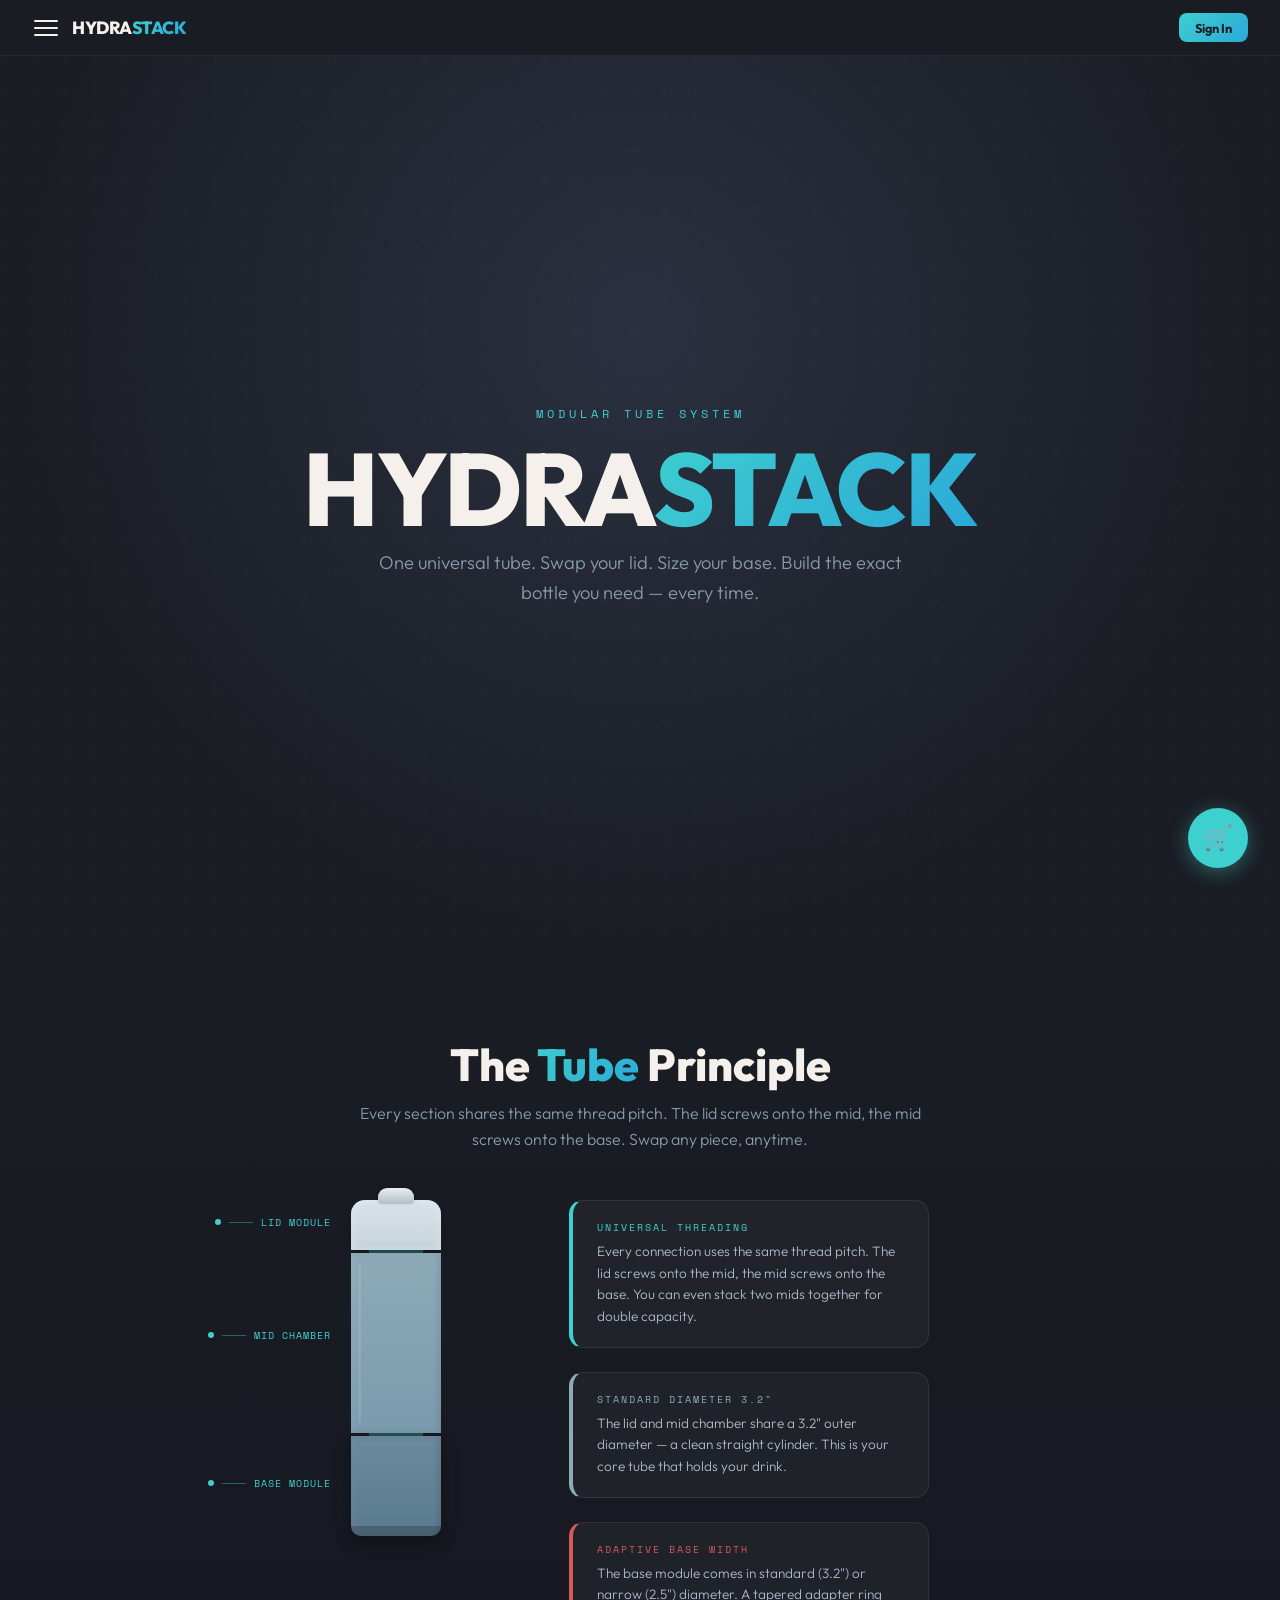
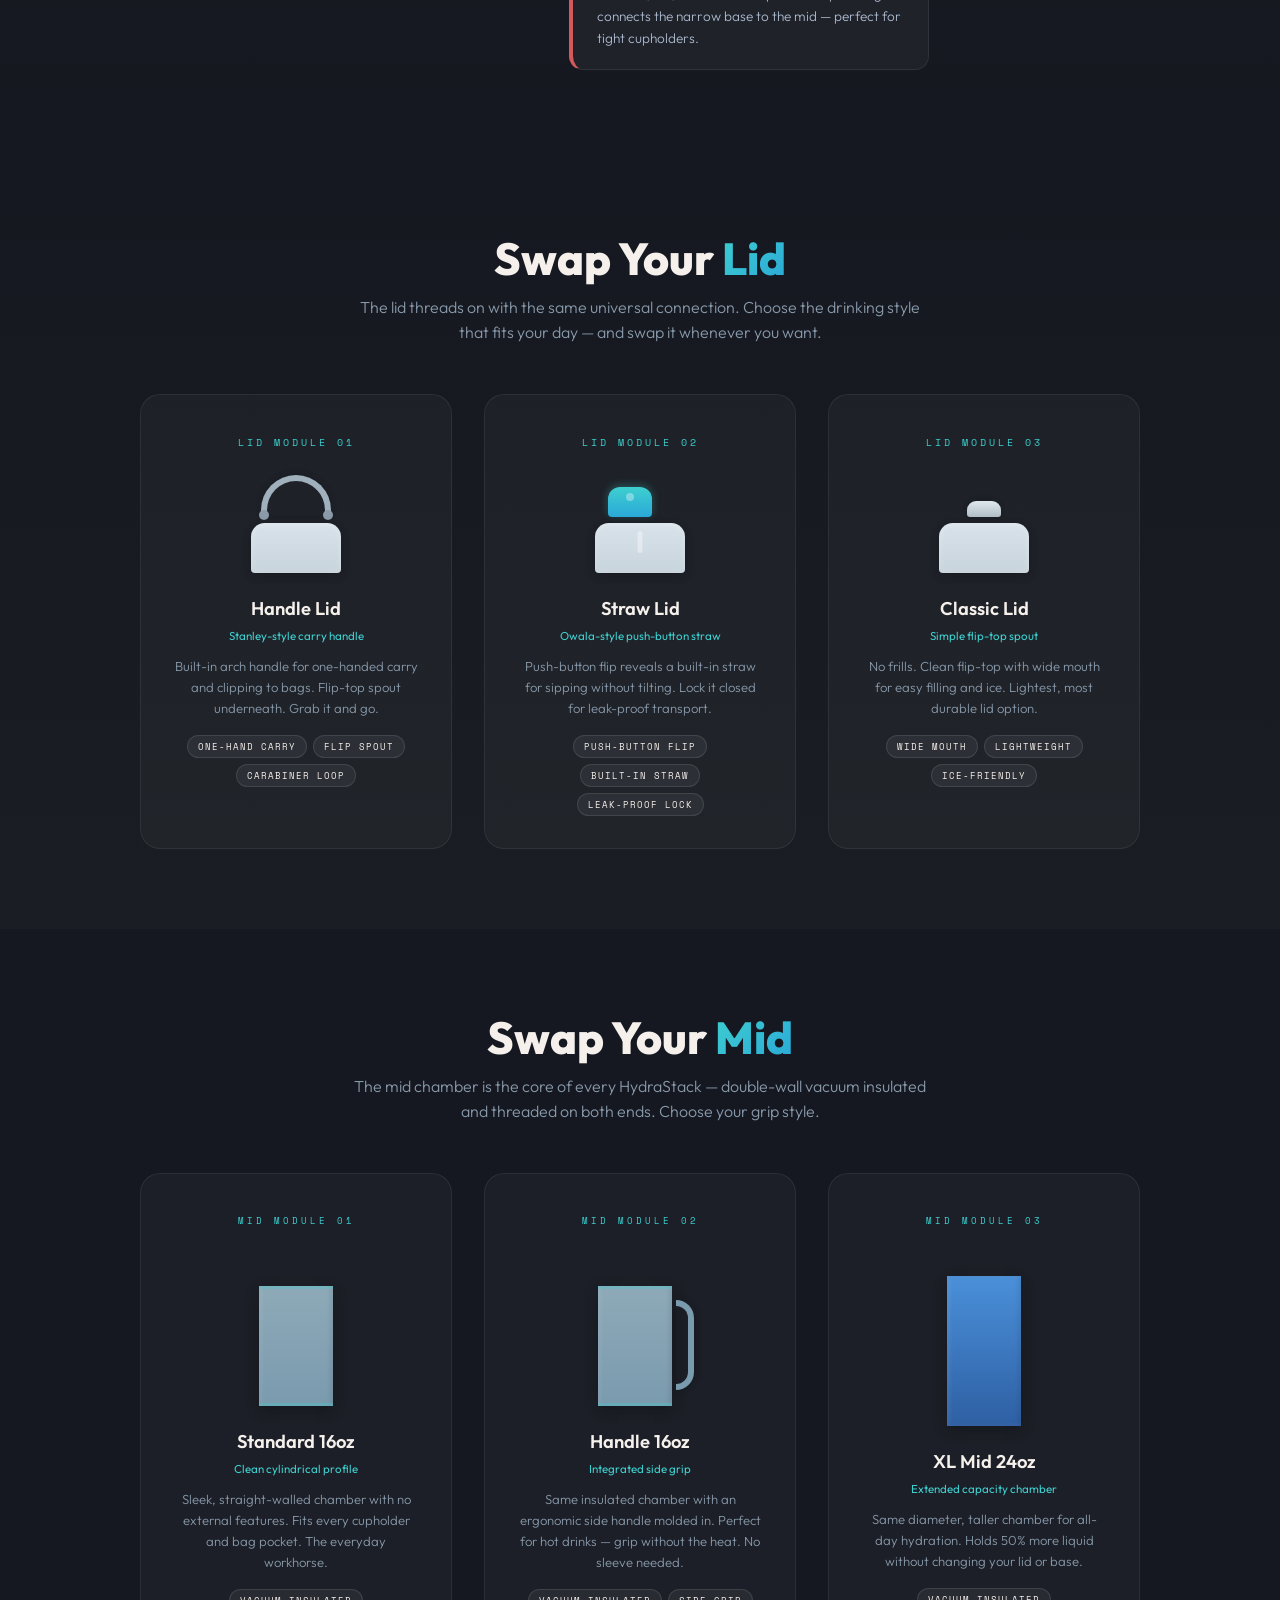
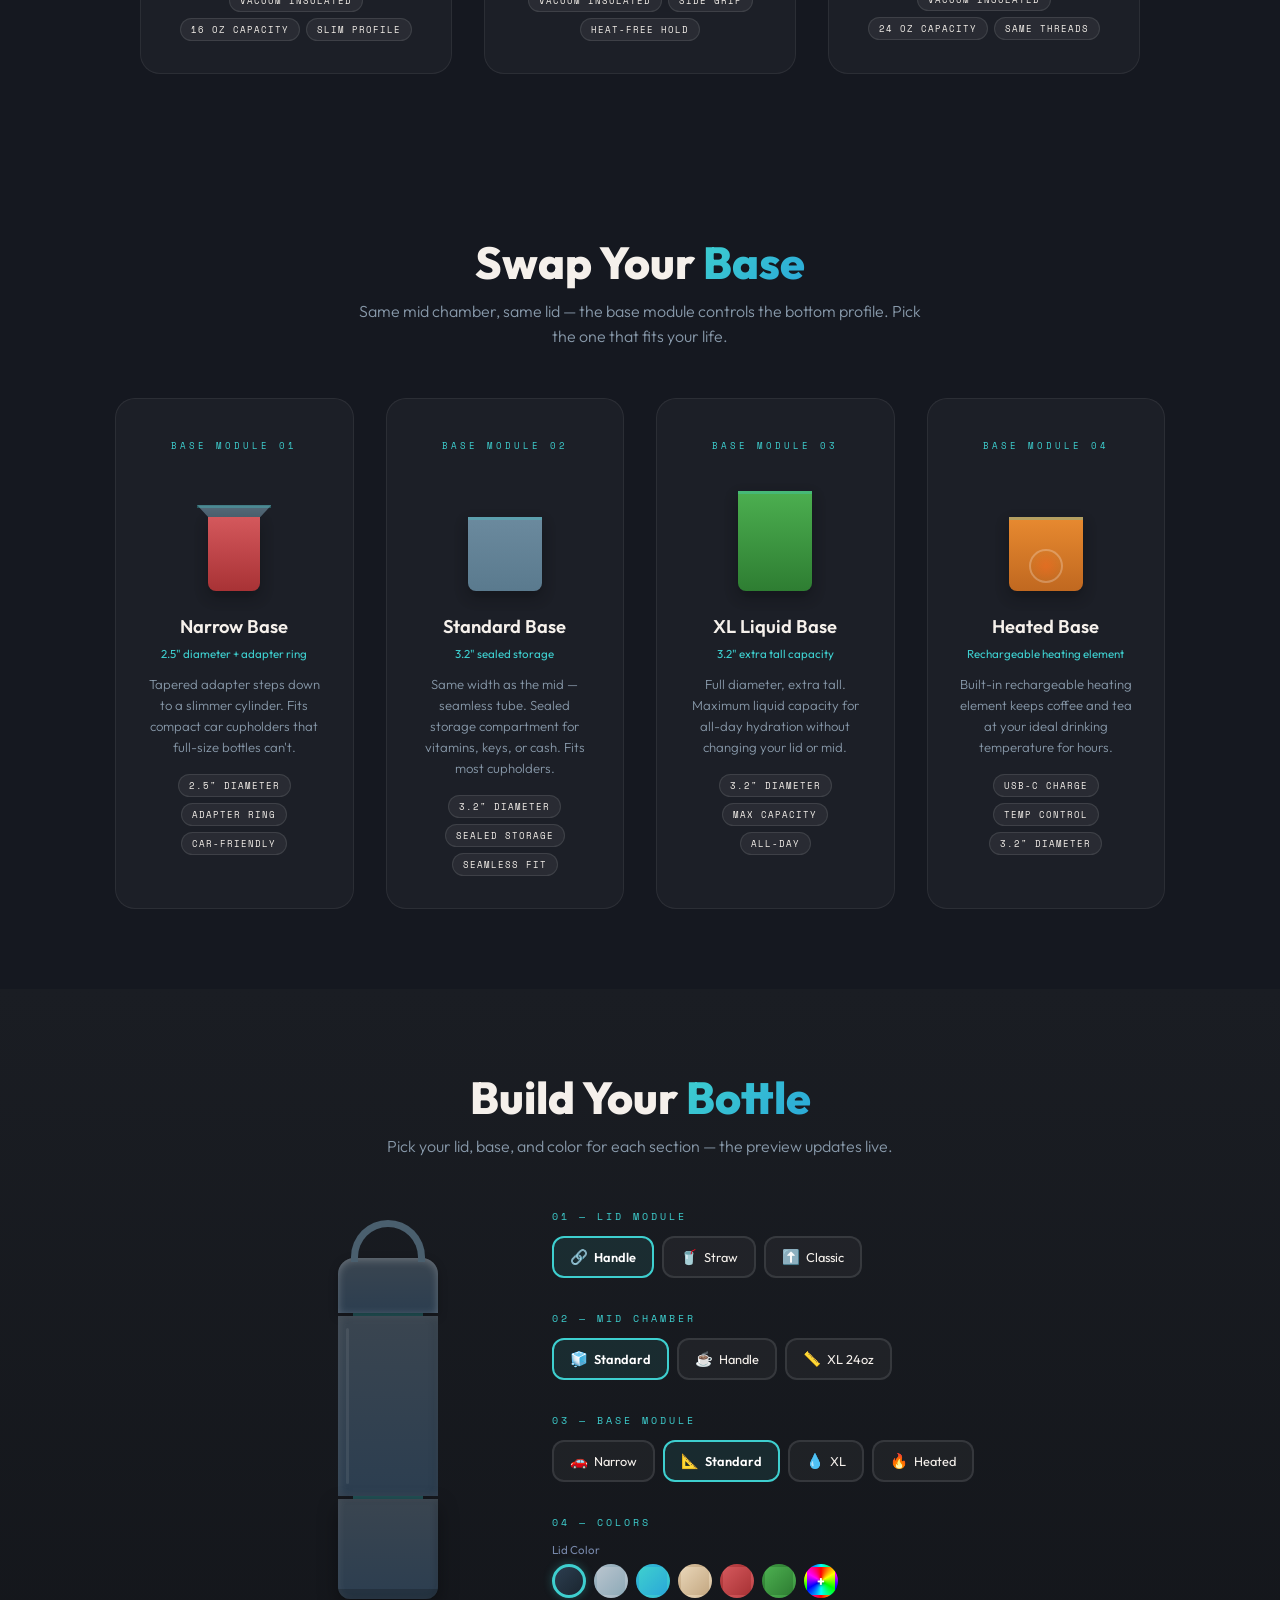
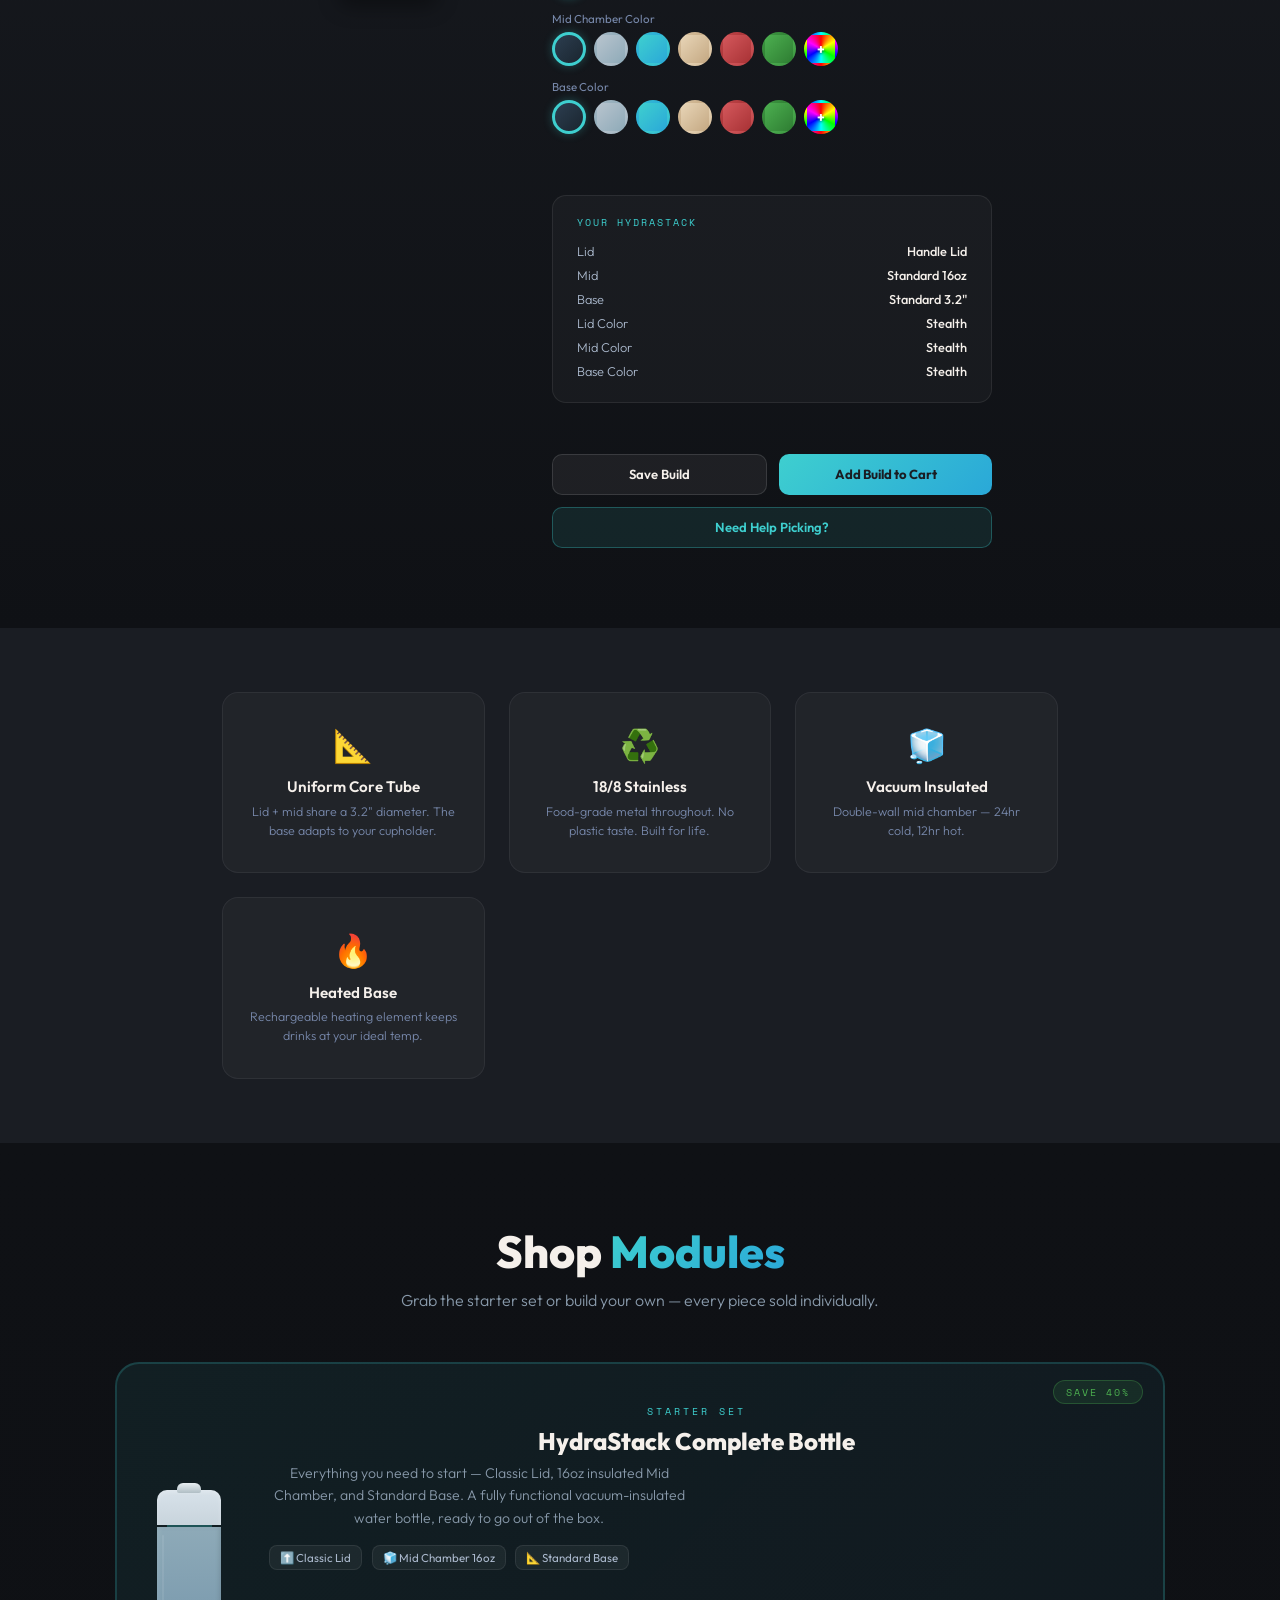
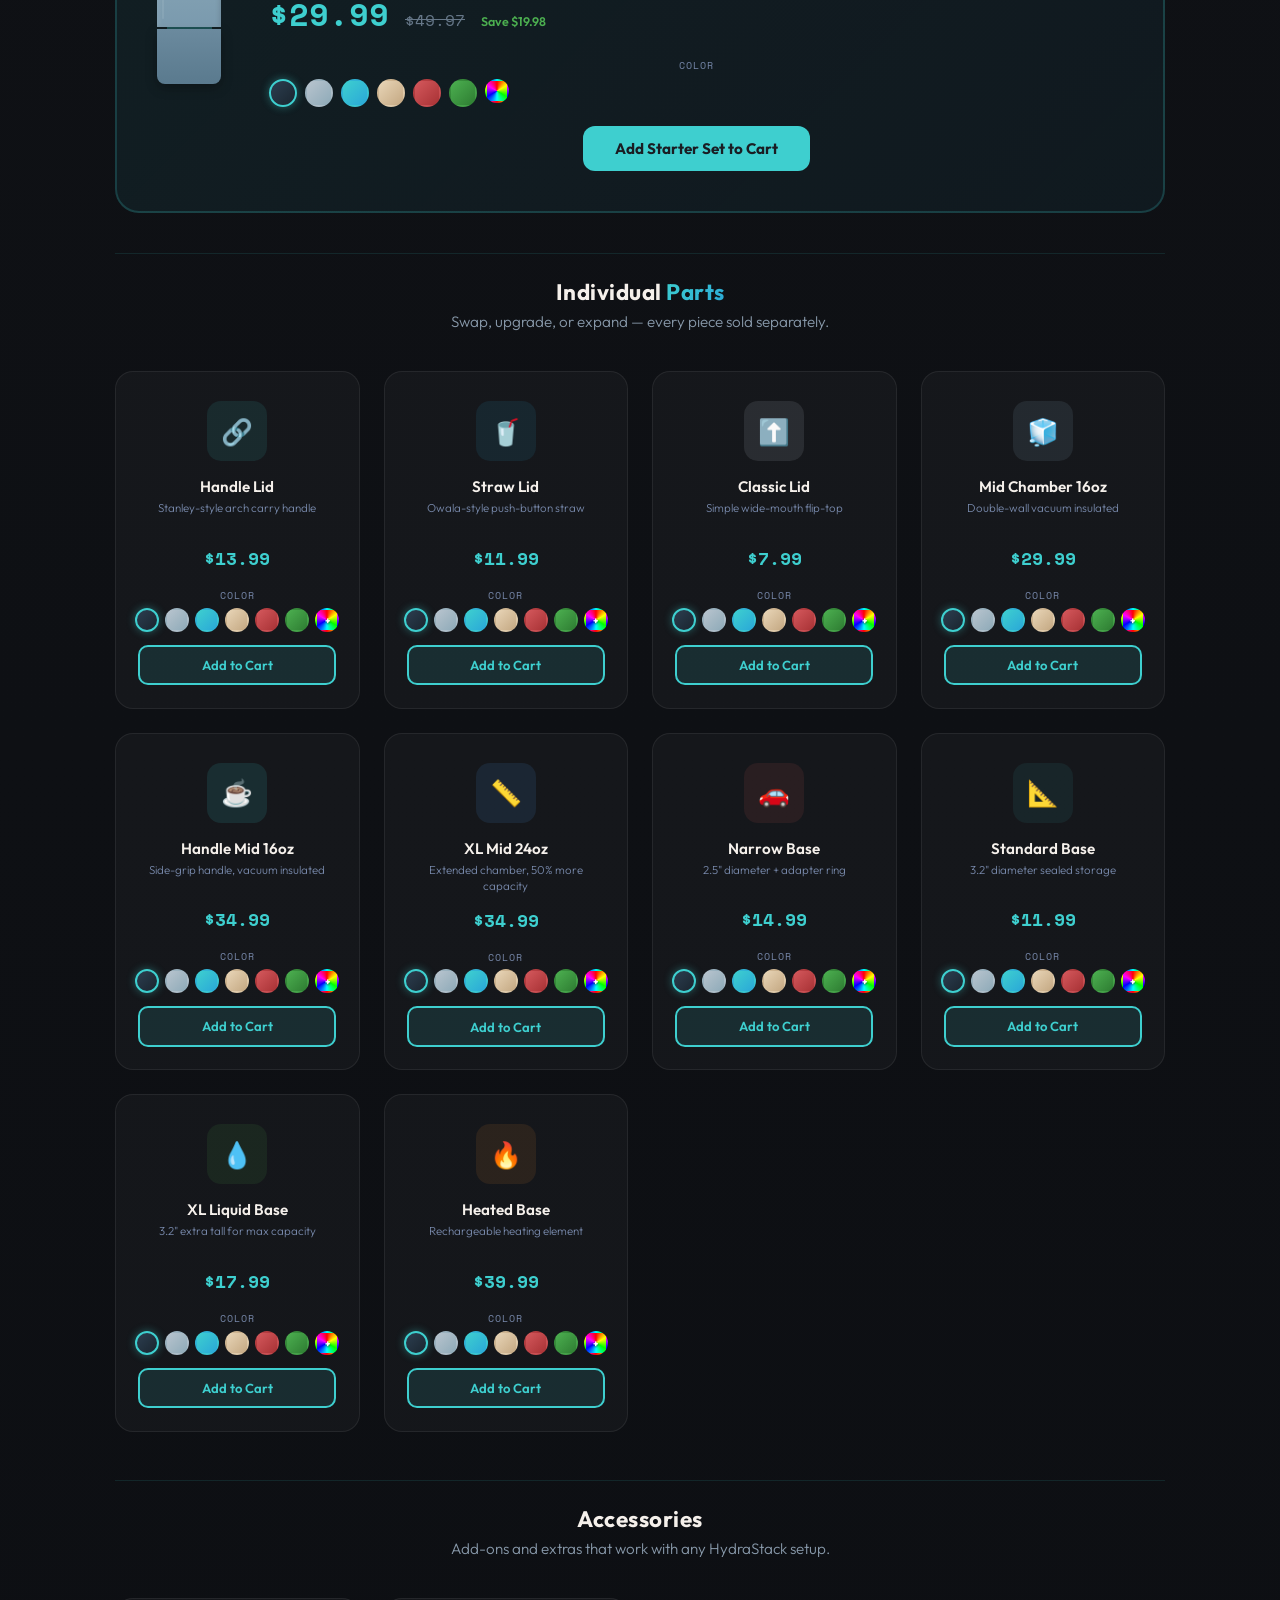
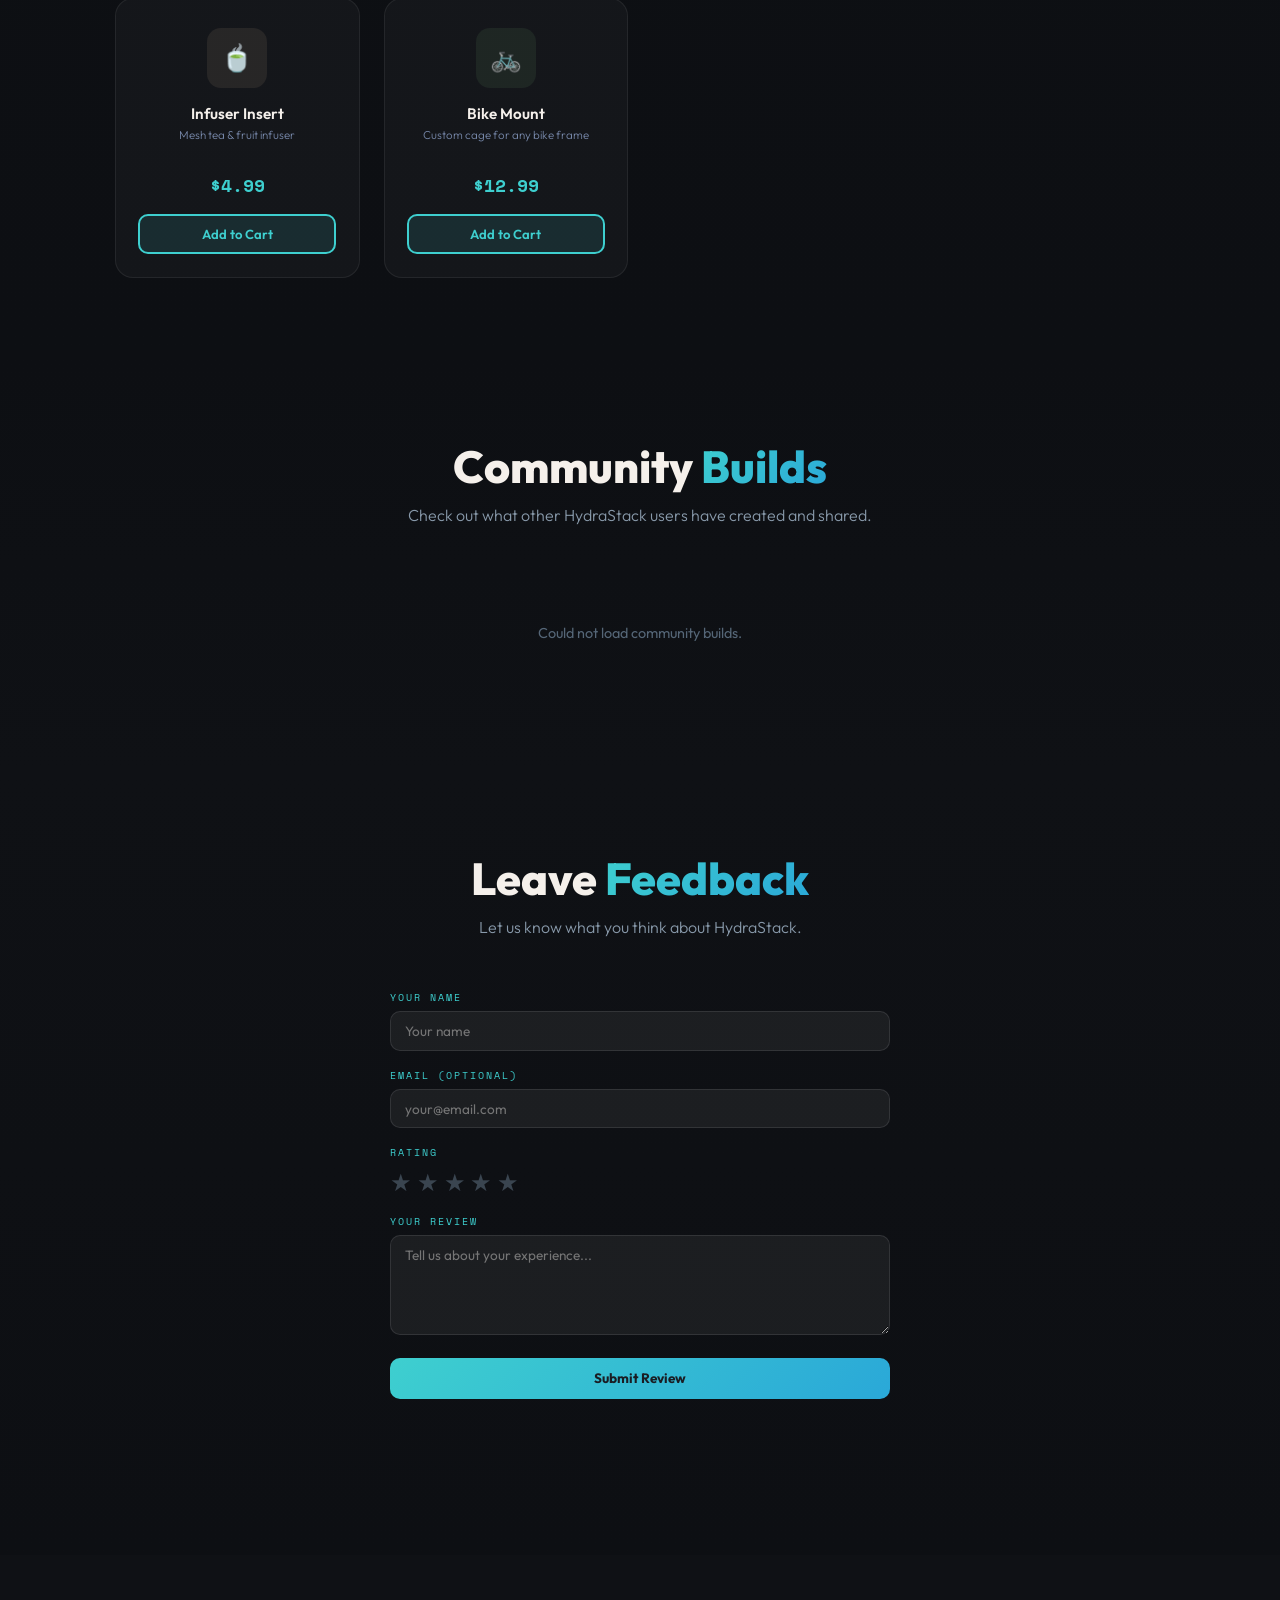
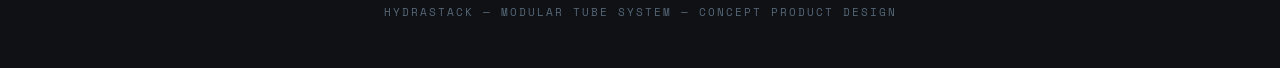
==== commit c060a3ae: "Move build assistant into builder section and make it much smarter - Moved chat from floating widget" ====
--- a/wwwroot/index.html
+++ b/wwwroot/index.html
@@ -3535,41 +3535,25 @@
     .builder-options { min-width: auto; width: 100%; max-width: 400px; }
   }
   /* === BUILD ASSISTANT CHAT === */
-  .chat-fab {
-    position: fixed;
-    bottom: 1.5rem;
-    right: 1.5rem;
-    width: 56px;
-    height: 56px;
-    border-radius: 50%;
-    background: linear-gradient(135deg, var(--accent), var(--accent2));
-    border: none;
-    cursor: pointer;
-    z-index: 3000;
-    display: flex;
-    align-items: center;
-    justify-content: center;
-    box-shadow: 0 4px 20px rgba(62,207,207,0.3);
-    transition: transform 0.2s, box-shadow 0.2s;
-  }
-  .chat-fab:hover { transform: scale(1.08); box-shadow: 0 6px 28px rgba(62,207,207,0.4); }
-  .chat-fab svg { width: 26px; height: 26px; fill: var(--dark); }
-  .chat-fab.has-window { display: none; }
+  .assist-btn {
+    background: rgba(62,207,207,0.1) !important;
+    border: 1px solid rgba(62,207,207,0.3) !important;
+    color: var(--accent) !important;
+  }
+  .assist-btn:hover {
+    background: rgba(62,207,207,0.2) !important;
+  }
 
   .chat-window {
-    position: fixed;
-    bottom: 1.5rem;
-    right: 1.5rem;
-    width: 370px;
-    max-height: 520px;
-    background: #1E2128;
-    border: 1px solid rgba(255,255,255,0.1);
-    border-radius: 20px;
-    z-index: 3001;
+    width: 100%;
+    max-height: 500px;
+    background: rgba(255,255,255,0.03);
+    border: 1px solid rgba(62,207,207,0.15);
+    border-radius: 16px;
+    margin-top: 1.2rem;
     display: none;
     flex-direction: column;
     overflow: hidden;
-    box-shadow: 0 8px 40px rgba(0,0,0,0.5);
   }
   .chat-window.open { display: flex; }
 
@@ -3720,7 +3704,7 @@
   }
 
   @media (max-width: 480px) {
-    .chat-window { width: calc(100% - 2rem); right: 1rem; bottom: 1rem; max-height: 70vh; }
+    .chat-window { max-height: 400px; }
   }
 </style>
 </head>
@@ -4226,6 +4210,7 @@
       <div class="builder-actions">
         <button class="builder-action-btn save-btn" id="saveBuildBtn" onclick="handleSaveBuild()">Save Build</button>
         <button class="builder-action-btn cart-btn" id="addBuildCartBtn" onclick="addBuildToCart()">Add Build to Cart</button>
+        <button class="builder-action-btn assist-btn" onclick="openChat()">Need Help Picking?</button>
       </div>
 
       <!-- Save Build Name Prompt -->
@@ -4234,6 +4219,19 @@
         <div class="save-name-actions">
           <button class="save-name-confirm" onclick="confirmSaveBuild()">Save</button>
           <button class="save-name-cancel" onclick="cancelSaveBuild()">Cancel</button>
+        </div>
+      </div>
+
+      <!-- Build Assistant Chat (inline) -->
+      <div class="chat-window" id="chatWindow">
+        <div class="chat-header">
+          <div class="chat-header-title">Build <span>Assistant</span></div>
+          <button class="chat-close-btn" onclick="closeChat()">&times;</button>
+        </div>
+        <div class="chat-messages" id="chatMessages"></div>
+        <div class="chat-input-area" id="chatInputArea">
+          <input class="chat-input" id="chatInput" placeholder="Type your answer..." onkeydown="if(event.key==='Enter')sendChatInput()">
+          <button class="chat-send-btn" onclick="sendChatInput()">Send</button>
         </div>
       </div>
     </div>
@@ -6345,75 +6343,63 @@
 
 </script>
 
-<!-- Build Assistant Chat -->
-<button class="chat-fab" id="chatFab" onclick="openChat()">
-  <svg viewBox="0 0 24 24"><path d="M20 2H4c-1.1 0-2 .9-2 2v18l4-4h14c1.1 0 2-.9 2-2V4c0-1.1-.9-2-2-2zm0 14H5.2L4 17.2V4h16v12z"/><path d="M7 9h2v2H7zm4 0h2v2h-2zm4 0h2v2h-2z"/></svg>
-</button>
-
-<div class="chat-window" id="chatWindow">
-  <div class="chat-header">
-    <div class="chat-header-title">Build <span>Assistant</span></div>
-    <button class="chat-close-btn" onclick="closeChat()">&times;</button>
-  </div>
-  <div class="chat-messages" id="chatMessages"></div>
-  <div class="chat-input-area" id="chatInputArea">
-    <input class="chat-input" id="chatInput" placeholder="Type your answer..." onkeydown="if(event.key==='Enter')sendChatInput()">
-    <button class="chat-send-btn" onclick="sendChatInput()">Send</button>
-  </div>
-</div>
 
 <script>
 (function() {
   // === BUILD ASSISTANT LOGIC ===
 
   const BA_COLORS = {
-    stealth:  { name: 'Stealth',  vibe: ['dark','minimal','sleek','black','grey','gray','neutral','professional','office','work','subtle'] },
-    titanium: { name: 'Titanium', vibe: ['silver','light','clean','modern','metallic','bright','white','cool','tech'] },
-    arctic:   { name: 'Arctic',   vibe: ['blue','teal','cyan','ocean','water','fresh','cool','aqua','turquoise','calm','beach','tropical'] },
-    sand:     { name: 'Sand',     vibe: ['tan','beige','brown','earth','warm','natural','desert','cream','khaki','outdoor','hiking','nature','rustic'] },
-    ember:    { name: 'Ember',    vibe: ['red','bold','fire','hot','warm','sport','energy','intense','gym','workout','power','passion'] },
-    alpine:   { name: 'Alpine',   vibe: ['green','forest','nature','outdoor','earth','fresh','camp','hike','mountain','trail','tree','eco'] },
+    stealth:  { name: 'Stealth',  vibe: ['dark','minimal','sleek','black','grey','gray','neutral','professional','office','work','subtle','matte','stealthy','understated','classy'] },
+    titanium: { name: 'Titanium', vibe: ['silver','light','clean','modern','metallic','bright','white','cool','tech','futuristic','chrome','platinum','shiny','polished'] },
+    arctic:   { name: 'Arctic',   vibe: ['blue','teal','cyan','ocean','water','fresh','cool','aqua','turquoise','calm','beach','tropical','ice','icy','sky','sea','wave'] },
+    sand:     { name: 'Sand',     vibe: ['tan','beige','brown','earth','warm','natural','desert','cream','khaki','outdoor','hiking','nature','rustic','wood','clay','boho','organic','neutral warm'] },
+    ember:    { name: 'Ember',    vibe: ['red','bold','fire','hot','warm','sport','energy','intense','gym','workout','power','passion','crimson','ruby','fierce','loud','sporty','aggressive'] },
+    alpine:   { name: 'Alpine',   vibe: ['green','forest','nature','outdoor','earth','fresh','camp','hike','mountain','trail','tree','eco','moss','olive','sage','pine','jungle','camo'] },
   };
 
   const BA_LIDS = {
-    handle:  { name: 'Handle Lid',  desc: 'Carry handle, great for on-the-go', tags: ['carry','travel','commute','walk','hike','outdoor','portable','gym','active'] },
-    straw:   { name: 'Straw Lid',   desc: 'Push-button straw, easy sipping', tags: ['sip','drive','car','desk','office','lazy','easy','convenient','one-hand','workout'] },
-    classic: { name: 'Classic Lid',  desc: 'Wide-mouth flip-top, simple & reliable', tags: ['simple','basic','classic','ice','pour','clean','cheap','budget','affordable'] },
+    handle:  { name: 'Handle Lid',  price: 13.99, desc: 'Arch carry handle for easy transport' },
+    straw:   { name: 'Straw Lid',   price: 11.99, desc: 'Push-button straw for one-handed sipping' },
+    classic: { name: 'Classic Lid',  price: 7.99,  desc: 'Wide-mouth flip-top, simple and affordable' },
   };
 
   const BA_MIDS = {
-    standard: { name: 'Standard 16oz', desc: 'Perfect everyday size', tags: ['normal','everyday','daily','regular','standard','office','desk','commute','moderate'] },
-    handle:   { name: 'Handle 16oz',   desc: 'Side grip, easy to hold', tags: ['grip','hold','carry','hand','secure','easy','comfortable','arthritis'] },
-    xl:       { name: 'XL 24oz',       desc: '50% more capacity for big thirsts', tags: ['big','large','xl','extra','more','lots','thirsty','gym','workout','hike','long','all-day','travel','road trip'] },
+    standard: { name: 'Standard 16oz', price: 29.99, desc: 'Double-wall vacuum insulated, perfect everyday size' },
+    handle:   { name: 'Handle 16oz',   price: 34.99, desc: 'Side-grip handle for a secure comfortable hold' },
+    xl:       { name: 'XL 24oz',       price: 34.99, desc: '50% more capacity — great for long days' },
   };
 
   const BA_BASES = {
-    standard: { name: 'Standard Base', desc: 'Sealed storage compartment', tags: ['normal','everyday','storage','keys','snack','standard','regular','basic'] },
-    narrow:   { name: 'Narrow Base',   desc: 'Fits most cup holders', tags: ['car','cupholder','cup holder','drive','commute','fit','slim','vehicle','travel'] },
-    xl:       { name: 'XL Liquid Base', desc: 'Max liquid capacity', tags: ['big','large','more','extra','liquid','capacity','water','thirsty','long','hydration'] },
-    heated:   { name: 'Heated Base',   desc: 'Keeps drinks warm for hours', tags: ['hot','warm','coffee','tea','heat','heated','winter','cold weather','cozy','morning'] },
+    standard: { name: 'Standard Base', price: 11.99, desc: 'Sealed storage compartment for keys, snacks, vitamins' },
+    narrow:   { name: 'Narrow Base',   price: 14.99, desc: '2.5" diameter — fits any standard cup holder' },
+    xl:       { name: 'XL Liquid Base', price: 17.99, desc: 'Extra tall for maximum liquid capacity' },
+    heated:   { name: 'Heated Base',   price: 39.99, desc: 'Rechargeable heating element — keeps drinks warm for hours' },
   };
 
-  // Conversation state
   let chatStep = 'start';
-  let chatData = { use: '', preferences: [], colorHints: [] };
+  let chatData = {};
+
+  function resetChat() {
+    chatData = { use: '', drinks: '', priorities: [], size: '', color: '', lid: null, mid: null, base: null, colorKey: null };
+  }
 
   function openChat() {
-    document.getElementById('chatWindow').classList.add('open');
-    document.getElementById('chatFab').classList.add('has-window');
-    if (chatStep === 'start') startChat();
+    const win = document.getElementById('chatWindow');
+    win.classList.add('open');
+    win.scrollIntoView({ behavior: 'smooth', block: 'nearest' });
+    if (chatStep === 'start') { resetChat(); startChat(); }
   }
 
   function closeChat() {
     document.getElementById('chatWindow').classList.remove('open');
-    document.getElementById('chatFab').classList.remove('has-window');
+    chatStep = 'start';
+    document.getElementById('chatMessages').innerHTML = '';
   }
 
   function addBotMsg(text, options, buildCard) {
     const container = document.getElementById('chatMessages');
     const msg = document.createElement('div');
     msg.className = 'chat-msg bot';
-
     let html = text;
 
     if (options && options.length) {
@@ -6425,10 +6411,15 @@
     }
 
     if (buildCard) {
+      const total = (buildCard.lidPrice + buildCard.midPrice + buildCard.basePrice).toFixed(2);
       html += `<div class="chat-build-card">
         <div class="build-row"><span>Lid</span><span>${buildCard.lidName} — ${buildCard.lidColorName}</span></div>
+        <div class="build-row"><span></span><span style="color:#556677;font-size:0.72rem;">${buildCard.lidDesc}</span></div>
         <div class="build-row"><span>Mid</span><span>${buildCard.midName} — ${buildCard.midColorName}</span></div>
+        <div class="build-row"><span></span><span style="color:#556677;font-size:0.72rem;">${buildCard.midDesc}</span></div>
         <div class="build-row"><span>Base</span><span>${buildCard.baseName} — ${buildCard.baseColorName}</span></div>
+        <div class="build-row"><span></span><span style="color:#556677;font-size:0.72rem;">${buildCard.baseDesc}</span></div>
+        <div class="build-row" style="border-top:1px solid rgba(255,255,255,0.08);padding-top:0.5rem;margin-top:0.3rem;"><span style="font-weight:700;">Total</span><span style="font-weight:700;">$${total}</span></div>
         <button class="chat-apply-btn" onclick="window._baApply()">Load This Build</button>
       </div>`;
     }
@@ -6447,8 +6438,8 @@
     container.scrollTop = container.scrollHeight;
   }
 
-  function showInput(show) {
-    document.getElementById('chatInputArea').classList.toggle('active', show);
+  function disableOptions() {
+    document.querySelectorAll('#chatMessages .chat-option-btn').forEach(b => b.disabled = true);
   }
 
   function sendChatInput() {
@@ -6460,290 +6451,417 @@
     handleFreeText(text);
   }
 
+  function showInput(show) {
+    document.getElementById('chatInputArea').classList.toggle('active', show);
+  }
+
   // === CONVERSATION FLOW ===
 
   function startChat() {
     chatStep = 'ask-use';
-    chatData = { use: '', preferences: [], colorHints: [] };
-    addBotMsg("Hey! I'm the HydraStack Build Assistant. Let me help you find the perfect bottle setup. What will you mainly use it for?", [
+    showInput(true);
+    addBotMsg("Hey! I'll help you build the perfect HydraStack. Let's start — what will you mainly use your bottle for?", [
       { label: 'Daily commute', value: 'commute' },
       { label: 'Gym / Workout', value: 'gym' },
       { label: 'Hiking / Outdoors', value: 'hiking' },
       { label: 'Office / Desk', value: 'office' },
-      { label: 'Road trips', value: 'roadtrip' },
+      { label: 'Road trips / Car', value: 'roadtrip' },
       { label: 'Coffee / Hot drinks', value: 'coffee' },
+      { label: 'A bit of everything', value: 'allround' },
     ]);
   }
 
   window._baSelect = function(value) {
-    // Disable all option buttons to prevent double-clicks
-    document.querySelectorAll('.chat-option-btn').forEach(b => b.disabled = true);
+    disableOptions();
 
     if (chatStep === 'ask-use') {
-      const labels = { commute:'Daily commute', gym:'Gym / Workout', hiking:'Hiking / Outdoors', office:'Office / Desk', roadtrip:'Road trips', coffee:'Coffee / Hot drinks' };
+      const labels = { commute:'Daily commute', gym:'Gym / Workout', hiking:'Hiking / Outdoors', office:'Office / Desk', roadtrip:'Road trips / Car', coffee:'Coffee / Hot drinks', allround:'A bit of everything' };
       addUserMsg(labels[value] || value);
       chatData.use = value;
+      chatStep = 'ask-drinks';
+      setTimeout(() => {
+        addBotMsg("What do you drink most?", [
+          { label: 'Just water', value: 'water' },
+          { label: 'Coffee / Tea', value: 'hot' },
+          { label: 'Smoothies / Protein shakes', value: 'thick' },
+          { label: 'Mix of everything', value: 'mix' },
+        ]);
+      }, 400);
+    }
+    else if (chatStep === 'ask-drinks') {
+      const labels = { water:'Just water', hot:'Coffee / Tea', thick:'Smoothies / Protein shakes', mix:'Mix of everything' };
+      addUserMsg(labels[value] || value);
+      chatData.drinks = value;
       chatStep = 'ask-priority';
       setTimeout(() => {
-        addBotMsg("Nice! What matters most to you?", [
-          { label: 'Fits my cup holder', value: 'cupholder' },
-          { label: 'Maximum capacity', value: 'capacity' },
-          { label: 'Easy to carry', value: 'carry' },
-          { label: 'Keep drinks hot', value: 'hot' },
-          { label: 'Keep it simple', value: 'simple' },
-          { label: 'Extra storage', value: 'storage' },
+        // Tailor priority options based on what we already know
+        let opts = [
+          { label: 'Fits in my cup holder', value: 'cupholder' },
+          { label: 'Biggest capacity possible', value: 'capacity' },
+          { label: 'Easy to carry around', value: 'carry' },
+          { label: 'Storage for keys / snacks', value: 'storage' },
+          { label: 'Keep it budget-friendly', value: 'budget' },
+        ];
+        if (chatData.drinks === 'hot' || chatData.use === 'coffee') {
+          opts.unshift({ label: 'Keep drinks hot for hours', value: 'hot' });
+        }
+        addBotMsg("What's most important to you? Pick your top priority.", opts);
+      }, 400);
+    }
+    else if (chatStep === 'ask-priority') {
+      const labels = { cupholder:'Fits in my cup holder', capacity:'Biggest capacity possible', carry:'Easy to carry around', storage:'Storage for keys / snacks', budget:'Keep it budget-friendly', hot:'Keep drinks hot for hours' };
+      addUserMsg(labels[value] || value);
+      chatData.priorities.push(value);
+      chatStep = 'ask-priority2';
+      setTimeout(() => {
+        let opts = [
+          { label: 'Fits in my cup holder', value: 'cupholder' },
+          { label: 'Biggest capacity possible', value: 'capacity' },
+          { label: 'Easy to carry around', value: 'carry' },
+          { label: 'Storage for keys / snacks', value: 'storage' },
+          { label: 'Keep it budget-friendly', value: 'budget' },
+          { label: 'Keep drinks hot for hours', value: 'hot' },
+        ].filter(o => o.value !== value);
+        opts.push({ label: "That's all, let's pick colors", value: 'skip' });
+        addBotMsg("Anything else that's important?", opts);
+      }, 400);
+    }
+    else if (chatStep === 'ask-priority2') {
+      if (value !== 'skip') {
+        const labels = { cupholder:'Fits in my cup holder', capacity:'Biggest capacity possible', carry:'Easy to carry around', storage:'Storage for keys / snacks', budget:'Keep it budget-friendly', hot:'Keep drinks hot for hours' };
+        addUserMsg(labels[value] || value);
+        chatData.priorities.push(value);
+      } else {
+        addUserMsg("Let's pick colors");
+      }
+      chatStep = 'ask-size';
+      setTimeout(() => {
+        addBotMsg("How much liquid do you want to carry?", [
+          { label: 'Standard (16oz) — everyday carry', value: 'standard' },
+          { label: 'Large (24oz) — all-day hydration', value: 'large' },
+          { label: 'You pick for me', value: 'auto' },
         ]);
       }, 400);
     }
-    else if (chatStep === 'ask-priority') {
-      const labels = { cupholder:'Fits my cup holder', capacity:'Maximum capacity', carry:'Easy to carry', hot:'Keep drinks hot', simple:'Keep it simple', storage:'Extra storage' };
+    else if (chatStep === 'ask-size') {
+      const labels = { standard:'Standard (16oz)', large:'Large (24oz)', auto:'You pick for me' };
       addUserMsg(labels[value] || value);
-      chatData.preferences.push(value);
+      chatData.size = value;
       chatStep = 'ask-color';
       setTimeout(() => {
-        addBotMsg("Last one — what colors or vibe are you into?", [
-          { label: 'Dark & sleek', value: 'dark' },
-          { label: 'Bright & bold', value: 'bold' },
-          { label: 'Nature / Earthy', value: 'earth' },
-          { label: 'Cool / Ocean', value: 'cool' },
-          { label: 'Clean / Minimal', value: 'clean' },
-          { label: 'Warm tones', value: 'warm' },
+        addBotMsg("Almost done! What's your color style?", [
+          { label: 'Stealth (dark matte)', value: 'stealth' },
+          { label: 'Titanium (silver/clean)', value: 'titanium' },
+          { label: 'Arctic (teal/ocean)', value: 'arctic' },
+          { label: 'Sand (warm/earthy)', value: 'sand' },
+          { label: 'Ember (bold red)', value: 'ember' },
+          { label: 'Alpine (forest green)', value: 'alpine' },
         ]);
       }, 400);
     }
     else if (chatStep === 'ask-color') {
-      const labels = { dark:'Dark & sleek', bold:'Bright & bold', earth:'Nature / Earthy', cool:'Cool / Ocean', clean:'Clean / Minimal', warm:'Warm tones' };
-      addUserMsg(labels[value] || value);
-      chatData.colorHints.push(value);
+      addUserMsg(BA_COLORS[value] ? BA_COLORS[value].name : value);
+      chatData.color = value;
       chatStep = 'recommend';
       setTimeout(() => generateRecommendation(), 500);
     }
     else if (chatStep === 'done') {
       if (value === 'restart') {
         document.getElementById('chatMessages').innerHTML = '';
+        resetChat();
         chatStep = 'start';
         startChat();
+      } else if (value === 'tweak-lid') {
+        chatStep = 'tweak-lid';
+        setTimeout(() => {
+          addBotMsg("Which lid would you prefer?", [
+            { label: `Handle Lid — ${BA_LIDS.handle.desc}`, value: 'handle' },
+            { label: `Straw Lid — ${BA_LIDS.straw.desc}`, value: 'straw' },
+            { label: `Classic Lid — ${BA_LIDS.classic.desc}`, value: 'classic' },
+          ]);
+        }, 300);
+      } else if (value === 'tweak-mid') {
+        chatStep = 'tweak-mid';
+        setTimeout(() => {
+          addBotMsg("Which mid chamber size?", [
+            { label: `Standard 16oz — ${BA_MIDS.standard.desc}`, value: 'standard' },
+            { label: `Handle 16oz — ${BA_MIDS.handle.desc}`, value: 'handle' },
+            { label: `XL 24oz — ${BA_MIDS.xl.desc}`, value: 'xl' },
+          ]);
+        }, 300);
+      } else if (value === 'tweak-base') {
+        chatStep = 'tweak-base';
+        setTimeout(() => {
+          addBotMsg("Which base module?", [
+            { label: `Standard — ${BA_BASES.standard.desc}`, value: 'standard' },
+            { label: `Narrow — ${BA_BASES.narrow.desc}`, value: 'narrow' },
+            { label: `XL Liquid — ${BA_BASES.xl.desc}`, value: 'xl' },
+            { label: `Heated — ${BA_BASES.heated.desc}`, value: 'heated' },
+          ]);
+        }, 300);
+      } else if (value === 'tweak-color') {
+        chatStep = 'ask-color';
+        setTimeout(() => {
+          addBotMsg("Pick a different color:", [
+            { label: 'Stealth (dark matte)', value: 'stealth' },
+            { label: 'Titanium (silver/clean)', value: 'titanium' },
+            { label: 'Arctic (teal/ocean)', value: 'arctic' },
+            { label: 'Sand (warm/earthy)', value: 'sand' },
+            { label: 'Ember (bold red)', value: 'ember' },
+            { label: 'Alpine (forest green)', value: 'alpine' },
+          ]);
+        }, 300);
       }
+    }
+    else if (chatStep === 'tweak-lid') {
+      addUserMsg(BA_LIDS[value].name);
+      chatData.lid = value;
+      chatStep = 'recommend';
+      setTimeout(() => generateRecommendation(), 400);
+    }
+    else if (chatStep === 'tweak-mid') {
+      addUserMsg(BA_MIDS[value].name);
+      chatData.mid = value;
+      chatStep = 'recommend';
+      setTimeout(() => generateRecommendation(), 400);
+    }
+    else if (chatStep === 'tweak-base') {
+      addUserMsg(BA_BASES[value].name);
+      chatData.base = value;
+      chatStep = 'recommend';
+      setTimeout(() => generateRecommendation(), 400);
     }
   };
 
   function handleFreeText(text) {
     const lower = text.toLowerCase();
-    // Extract color hints from free text
+
+    // Parse colors
     Object.entries(BA_COLORS).forEach(([key, data]) => {
-      data.vibe.forEach(v => {
-        if (lower.includes(v)) chatData.colorHints.push(key);
-      });
+      if (lower.includes(key)) { chatData.color = key; return; }
+      data.vibe.forEach(v => { if (lower.includes(v)) chatData.color = key; });
     });
 
-    // Extract use hints
+    // Parse use cases
     const useMap = {
-      commute: ['commute','commuting','drive','driving','car','bus','train','transit'],
-      gym: ['gym','workout','exercise','lift','fitness','run','running','sport'],
-      hiking: ['hike','hiking','trail','camp','camping','outdoor','mountain','backpack'],
-      office: ['office','desk','work','meeting','computer'],
-      roadtrip: ['road trip','roadtrip','travel','traveling','flight','long drive'],
-      coffee: ['coffee','tea','hot','latte','espresso','warm drink','mocha'],
+      commute: ['commute','commuting','drive','driving','car','bus','train','transit','subway'],
+      gym: ['gym','workout','exercise','lift','fitness','run','running','sport','crossfit','yoga'],
+      hiking: ['hike','hiking','trail','camp','camping','outdoor','mountain','backpack','trek'],
+      office: ['office','desk','work','meeting','computer','cubicle'],
+      roadtrip: ['road trip','roadtrip','travel','traveling','flight','long drive','vacation'],
+      coffee: ['coffee','tea','hot','latte','espresso','warm drink','mocha','cocoa','chai'],
+      allround: ['everything','all around','general','versatile','bit of everything','multi'],
     };
     Object.entries(useMap).forEach(([key, words]) => {
       words.forEach(w => { if (lower.includes(w)) chatData.use = key; });
     });
 
-    // Extract priority hints
+    // Parse priorities
     const prioMap = {
-      cupholder: ['cup holder','cupholder','fit','slim','car holder'],
-      capacity: ['big','large','lots','capacity','thirsty','more water','xl'],
-      carry: ['carry','portable','handle','grip','on the go'],
-      hot: ['hot','warm','heated','coffee','tea','winter'],
-      simple: ['simple','basic','easy','minimal','cheap','budget','affordable'],
-      storage: ['storage','store','keys','snacks','compartment'],
+      cupholder: ['cup holder','cupholder','car holder','holder','fits in car'],
+      capacity: ['big','large','lots','capacity','thirsty','more water','xl','huge','maximum'],
+      carry: ['carry','portable','handle','grip','on the go','grab','travel with'],
+      storage: ['storage','store','keys','snacks','compartment','pocket','vitamins','pills','stash'],
+      budget: ['cheap','budget','affordable','inexpensive','save money','low cost','value'],
+      hot: ['hot','warm','heated','heat','keep warm','temperature','insulate'],
     };
     Object.entries(prioMap).forEach(([key, words]) => {
-      words.forEach(w => { if (lower.includes(w) && !chatData.preferences.includes(key)) chatData.preferences.push(key); });
+      words.forEach(w => { if (lower.includes(w) && !chatData.priorities.includes(key)) chatData.priorities.push(key); });
     });
 
+    // Parse size
+    if (lower.includes('big') || lower.includes('large') || lower.includes('24') || lower.includes('xl')) chatData.size = 'large';
+    if (lower.includes('small') || lower.includes('standard') || lower.includes('16') || lower.includes('normal')) chatData.size = 'standard';
+
+    // Advance conversation based on current step
     if (chatStep === 'ask-use') {
       if (chatData.use) {
-        chatStep = 'ask-priority';
+        chatStep = 'ask-drinks';
         setTimeout(() => {
-          addBotMsg("Got it! What matters most to you?", [
-            { label: 'Fits my cup holder', value: 'cupholder' },
-            { label: 'Maximum capacity', value: 'capacity' },
-            { label: 'Easy to carry', value: 'carry' },
-            { label: 'Keep drinks hot', value: 'hot' },
-            { label: 'Keep it simple', value: 'simple' },
-            { label: 'Extra storage', value: 'storage' },
+          addBotMsg("Got it! What do you drink most?", [
+            { label: 'Just water', value: 'water' },
+            { label: 'Coffee / Tea', value: 'hot' },
+            { label: 'Smoothies / Protein shakes', value: 'thick' },
+            { label: 'Mix of everything', value: 'mix' },
           ]);
         }, 400);
       } else {
-        addBotMsg("I didn't quite catch that. What will you mainly use your bottle for?", [
+        addBotMsg("Hmm, I didn't quite catch that. Try picking one of these:", [
           { label: 'Daily commute', value: 'commute' },
           { label: 'Gym / Workout', value: 'gym' },
           { label: 'Hiking / Outdoors', value: 'hiking' },
           { label: 'Office / Desk', value: 'office' },
-          { label: 'Road trips', value: 'roadtrip' },
+          { label: 'Road trips / Car', value: 'roadtrip' },
           { label: 'Coffee / Hot drinks', value: 'coffee' },
+          { label: 'A bit of everything', value: 'allround' },
         ]);
       }
-    }
-    else if (chatStep === 'ask-priority') {
-      if (chatData.preferences.length) {
-        chatStep = 'ask-color';
-        setTimeout(() => {
-          addBotMsg("Last one — what colors or vibe are you into?", [
-            { label: 'Dark & sleek', value: 'dark' },
-            { label: 'Bright & bold', value: 'bold' },
-            { label: 'Nature / Earthy', value: 'earth' },
-            { label: 'Cool / Ocean', value: 'cool' },
-            { label: 'Clean / Minimal', value: 'clean' },
-            { label: 'Warm tones', value: 'warm' },
-          ]);
-        }, 400);
-      } else {
-        addBotMsg("What's most important to you in a bottle?", [
-          { label: 'Fits my cup holder', value: 'cupholder' },
-          { label: 'Maximum capacity', value: 'capacity' },
-          { label: 'Easy to carry', value: 'carry' },
-          { label: 'Keep drinks hot', value: 'hot' },
-          { label: 'Keep it simple', value: 'simple' },
-          { label: 'Extra storage', value: 'storage' },
+    } else if (chatStep === 'ask-drinks') {
+      if (lower.includes('water')) chatData.drinks = 'water';
+      else if (lower.includes('coffee') || lower.includes('tea') || lower.includes('hot')) chatData.drinks = 'hot';
+      else if (lower.includes('smooth') || lower.includes('protein') || lower.includes('shake')) chatData.drinks = 'thick';
+      else chatData.drinks = 'mix';
+      chatStep = 'ask-priority';
+      window._baSelect.__skip = true;
+      setTimeout(() => {
+        let opts = [
+          { label: 'Fits in my cup holder', value: 'cupholder' },
+          { label: 'Biggest capacity possible', value: 'capacity' },
+          { label: 'Easy to carry around', value: 'carry' },
+          { label: 'Storage for keys / snacks', value: 'storage' },
+          { label: 'Keep it budget-friendly', value: 'budget' },
+        ];
+        if (chatData.drinks === 'hot' || chatData.use === 'coffee') {
+          opts.unshift({ label: 'Keep drinks hot for hours', value: 'hot' });
+        }
+        addBotMsg("What's your top priority?", opts);
+      }, 400);
+    } else if (chatStep === 'ask-priority' || chatStep === 'ask-priority2') {
+      chatStep = 'ask-size';
+      setTimeout(() => {
+        addBotMsg("How much liquid do you want to carry?", [
+          { label: 'Standard (16oz)', value: 'standard' },
+          { label: 'Large (24oz)', value: 'large' },
+          { label: 'You pick for me', value: 'auto' },
         ]);
-      }
-    }
-    else if (chatStep === 'ask-color') {
+      }, 400);
+    } else if (chatStep === 'ask-size') {
+      if (!chatData.size) chatData.size = 'auto';
+      chatStep = 'ask-color';
+      setTimeout(() => {
+        addBotMsg("What's your color style?", [
+          { label: 'Stealth', value: 'stealth' },
+          { label: 'Titanium', value: 'titanium' },
+          { label: 'Arctic', value: 'arctic' },
+          { label: 'Sand', value: 'sand' },
+          { label: 'Ember', value: 'ember' },
+          { label: 'Alpine', value: 'alpine' },
+        ]);
+      }, 400);
+    } else if (chatStep === 'ask-color') {
+      if (!chatData.color) chatData.color = 'stealth';
       chatStep = 'recommend';
       setTimeout(() => generateRecommendation(), 500);
     }
   }
 
-  // === RECOMMENDATION ENGINE ===
+  // === SMART RECOMMENDATION ENGINE ===
 
   function generateRecommendation() {
-    const use = chatData.use || 'commute';
-    const prefs = chatData.preferences;
-    const colorHints = chatData.colorHints;
-
-    // Score each option
-    let lid = scorePick(BA_LIDS, use, prefs);
-    let mid = scorePick(BA_MIDS, use, prefs);
-    let base = scorePick(BA_BASES, use, prefs);
-
-    // Override with strong preference signals
-    if (prefs.includes('cupholder')) base = 'narrow';
-    if (prefs.includes('hot')) base = 'heated';
-    if (prefs.includes('capacity')) { mid = 'xl'; if (base !== 'heated') base = 'xl'; }
-    if (prefs.includes('carry')) lid = 'handle';
-    if (prefs.includes('simple')) { lid = 'classic'; mid = 'standard'; if (!prefs.includes('cupholder') && !prefs.includes('hot')) base = 'standard'; }
-    if (prefs.includes('storage')) { if (!prefs.includes('cupholder') && !prefs.includes('hot')) base = 'standard'; }
-
-    // Use-case specific overrides
-    if (use === 'gym') { if (!prefs.includes('simple')) lid = 'straw'; if (!prefs.includes('capacity')) mid = 'standard'; }
-    if (use === 'hiking') { lid = prefs.includes('simple') ? 'classic' : 'handle'; if (!prefs.includes('capacity')) mid = 'handle'; }
-    if (use === 'office') { lid = prefs.includes('carry') ? 'handle' : 'straw'; }
-    if (use === 'roadtrip') { base = prefs.includes('hot') ? 'heated' : 'narrow'; if (!prefs.includes('capacity')) mid = 'xl'; }
-    if (use === 'coffee') { base = 'heated'; lid = prefs.includes('carry') ? 'handle' : 'classic'; }
-
-    // Pick colors
-    let color = pickColor(colorHints);
-
-    // Build the recommendation reason
-    let reason = buildReason(use, lid, mid, base, color);
-
-    // Store for apply
-    window._baRecommendation = { lid, mid, base, color };
-
-    addBotMsg(reason, null, {
+    const { use, drinks, priorities, size, color } = chatData;
+
+    // Start with defaults, then override based on answers
+    let lid = chatData.lid || 'handle';
+    let mid = chatData.mid || 'standard';
+    let base = chatData.base || 'standard';
+    let colorKey = chatData.colorKey || color || 'stealth';
+
+    // Only auto-pick if user hasn't manually tweaked
+    if (!chatData.lid) {
+      // Lid selection logic
+      if (use === 'gym' || drinks === 'thick') lid = 'straw';
+      else if (use === 'office') lid = 'straw';
+      else if (use === 'hiking' || use === 'commute' || priorities.includes('carry')) lid = 'handle';
+      else if (use === 'coffee') lid = 'classic';
+      else if (use === 'roadtrip') lid = 'straw';
+      else if (use === 'allround') lid = 'handle';
+      if (priorities.includes('budget') && lid !== 'straw') lid = 'classic';
+      // Straw lid is best for one-hand use (driving, desk, gym)
+      if (use === 'roadtrip' || use === 'office') lid = 'straw';
+      // Thick drinks need wide mouth
+      if (drinks === 'thick') lid = 'classic';
+      // Carry priority always gets handle
+      if (priorities.includes('carry')) lid = 'handle';
+    }
+
+    if (!chatData.mid) {
+      // Mid selection logic
+      if (size === 'large' || priorities.includes('capacity')) mid = 'xl';
+      else if (size === 'standard') mid = 'standard';
+      else {
+        // Auto-pick based on use
+        if (use === 'hiking' || use === 'gym' || use === 'roadtrip') mid = 'xl';
+        else if (use === 'office' || use === 'commute') mid = 'standard';
+        else if (use === 'coffee') mid = 'standard';
+        else mid = 'standard';
+      }
+      // Handle mid for hiking/outdoor grip
+      if (use === 'hiking' && !priorities.includes('capacity') && size !== 'large') mid = 'handle';
+      // Budget picks standard
+      if (priorities.includes('budget') && mid === 'xl') mid = 'standard';
+    }
+
+    if (!chatData.base) {
+      // Base selection logic — this is the key fix
+      if (priorities.includes('hot') || drinks === 'hot' || use === 'coffee') base = 'heated';
+      else if (priorities.includes('cupholder') || use === 'roadtrip' || use === 'commute') base = 'narrow';
+      else if (priorities.includes('capacity') || size === 'large') base = 'xl';
+      else if (priorities.includes('storage')) base = 'standard';
+      else if (use === 'gym') base = 'standard'; // storage for keys/lock
+      else if (use === 'hiking') base = 'xl'; // more water on trails
+      else if (use === 'office') base = 'standard'; // storage for snacks
+      else if (use === 'allround') base = 'standard';
+      // Budget override — heated is expensive
+      if (priorities.includes('budget') && base === 'heated') base = 'standard';
+      // If they want both cupholder AND hot, heated wins
+      if (priorities.includes('hot') && priorities.includes('cupholder')) base = 'heated';
+    }
+
+    // Store final picks
+    chatData.lid = lid;
+    chatData.mid = mid;
+    chatData.base = base;
+    chatData.colorKey = colorKey;
+
+    window._baRecommendation = { lid, mid, base, color: colorKey };
+
+    // Build detailed explanation
+    let reasons = [];
+
+    // Lid reason
+    if (lid === 'handle') reasons.push("I picked the <strong>Handle Lid</strong> so you can easily grab and carry it" + (use === 'hiking' ? " on the trail" : use === 'commute' ? " on your commute" : "") + ".");
+    else if (lid === 'straw') reasons.push("The <strong>Straw Lid</strong> is perfect for sipping" + (use === 'roadtrip' ? " while driving" : use === 'office' ? " at your desk" : use === 'gym' ? " between sets" : " one-handed") + " — just push the button and drink.");
+    else if (lid === 'classic') reasons.push("The <strong>Classic Lid</strong> gives you a wide mouth" + (drinks === 'thick' ? " which is great for thick drinks like smoothies and shakes" : priorities.includes('budget') ? " at the best price point" : " for easy pouring and cleaning") + ".");
+
+    // Mid reason
+    if (mid === 'xl') reasons.push("I went with the <strong>XL 24oz</strong> mid because " + (priorities.includes('capacity') ? "you wanted maximum capacity" : use === 'gym' ? "you'll want plenty of water for your workout" : use === 'hiking' ? "you need more water on the trails" : use === 'roadtrip' ? "road trips call for extra hydration" : "bigger is better for staying hydrated") + ".");
+    else if (mid === 'handle') reasons.push("The <strong>Handle Mid</strong> gives you a side grip that's really secure" + (use === 'hiking' ? " when you're on uneven terrain" : "") + ".");
+    else if (mid === 'standard') reasons.push("The <strong>Standard 16oz</strong> is the ideal everyday size — not too bulky, easy to carry" + (priorities.includes('budget') ? ", and great value" : "") + ".");
+
+    // Base reason
+    if (base === 'heated') reasons.push("The <strong>Heated Base</strong> is a must since " + (drinks === 'hot' ? "you're drinking coffee and tea — it'll keep your drinks warm for hours" : priorities.includes('hot') ? "keeping your drinks warm was a top priority" : "you love hot drinks") + ".");
+    else if (base === 'narrow') reasons.push("The <strong>Narrow Base</strong> will slide right into your cup holder" + (use === 'roadtrip' ? " — essential for road trips" : use === 'commute' ? " for your commute" : "") + ".");
+    else if (base === 'xl') reasons.push("The <strong>XL Liquid Base</strong> adds extra capacity" + (use === 'hiking' ? " which you'll appreciate on long hikes" : priorities.includes('capacity') ? " to maximize your hydration" : "") + ".");
+    else if (base === 'standard') reasons.push("The <strong>Standard Base</strong> has a sealed storage compartment — " + (priorities.includes('storage') ? "perfect for stashing your keys, vitamins, or snacks like you wanted" : use === 'gym' ? "great for storing your locker key or supplements" : "handy for keys, vitamins, or small essentials") + ".");
+
+    // Color reason
+    reasons.push("All in <strong>" + BA_COLORS[colorKey].name + "</strong> to match your style.");
+
+    addBotMsg(reasons.join(' '), null, {
       lidName: BA_LIDS[lid].name,
+      lidPrice: BA_LIDS[lid].price,
+      lidDesc: BA_LIDS[lid].desc,
       midName: BA_MIDS[mid].name,
+      midPrice: BA_MIDS[mid].price,
+      midDesc: BA_MIDS[mid].desc,
       baseName: BA_BASES[base].name,
-      lidColorName: BA_COLORS[color].name,
-      midColorName: BA_COLORS[color].name,
-      baseColorName: BA_COLORS[color].name,
+      basePrice: BA_BASES[base].price,
+      baseDesc: BA_BASES[base].desc,
+      lidColorName: BA_COLORS[colorKey].name,
+      midColorName: BA_COLORS[colorKey].name,
+      baseColorName: BA_COLORS[colorKey].name,
     });
 
     chatStep = 'done';
     setTimeout(() => {
-      addBotMsg("Want to start over with different preferences?", [
+      addBotMsg("Want to tweak anything, or start fresh?", [
+        { label: 'Change lid', value: 'tweak-lid' },
+        { label: 'Change mid', value: 'tweak-mid' },
+        { label: 'Change base', value: 'tweak-base' },
+        { label: 'Change color', value: 'tweak-color' },
         { label: 'Start over', value: 'restart' },
       ]);
     }, 600);
-  }
-
-  function scorePick(options, use, prefs) {
-    let best = Object.keys(options)[0];
-    let bestScore = 0;
-    const allTags = [use, ...prefs];
-
-    Object.entries(options).forEach(([key, data]) => {
-      let score = 0;
-      allTags.forEach(tag => {
-        data.tags.forEach(t => {
-          if (t.includes(tag) || tag.includes(t)) score++;
-        });
-      });
-      if (score > bestScore) { bestScore = score; best = key; }
-    });
-    return best;
-  }
-
-  function pickColor(hints) {
-    if (!hints.length) return 'stealth';
-
-    const vibeMap = {
-      dark: ['stealth'],
-      bold: ['ember','arctic'],
-      earth: ['sand','alpine'],
-      cool: ['arctic','titanium'],
-      clean: ['titanium','arctic'],
-      warm: ['sand','ember'],
-    };
-
-    let scores = {};
-    Object.keys(BA_COLORS).forEach(c => scores[c] = 0);
-
-    hints.forEach(hint => {
-      // Check if it's a direct color key
-      if (BA_COLORS[hint]) { scores[hint] += 3; return; }
-      // Check vibe map
-      if (vibeMap[hint]) { vibeMap[hint].forEach(c => scores[c] += 2); return; }
-      // Check color vibe words
-      Object.entries(BA_COLORS).forEach(([key, data]) => {
-        data.vibe.forEach(v => { if (v === hint || hint.includes(v) || v.includes(hint)) scores[key]++; });
-      });
-    });
-
-    let best = 'stealth';
-    let bestScore = 0;
-    Object.entries(scores).forEach(([key, score]) => {
-      if (score > bestScore) { bestScore = score; best = key; }
-    });
-    return best;
-  }
-
-  function buildReason(use, lid, mid, base, color) {
-    const useReasons = {
-      commute: "For your daily commute",
-      gym: "For crushing it at the gym",
-      hiking: "For hitting the trails",
-      office: "For the office grind",
-      roadtrip: "For long road trips",
-      coffee: "For keeping your drinks hot",
-    };
-
-    const lidReasons = {
-      handle: "the <strong>Handle Lid</strong> makes it easy to grab and go",
-      straw: "the <strong>Straw Lid</strong> lets you sip without slowing down",
-      classic: "the <strong>Classic Lid</strong> keeps things simple and clean",
-    };
-
-    const baseReasons = {
-      standard: "The <strong>Standard Base</strong> gives you sealed storage for your essentials.",
-      narrow: "The <strong>Narrow Base</strong> slides right into any cup holder.",
-      xl: "The <strong>XL Base</strong> maximizes your liquid capacity.",
-      heated: "The <strong>Heated Base</strong> keeps your drinks warm for hours.",
-    };
-
-    return `${useReasons[use] || "Based on your preferences"}, here's what I'd recommend: ${lidReasons[lid]}, paired with the <strong>${BA_MIDS[mid].name}</strong>. ${baseReasons[base]} All in <strong>${BA_COLORS[color].name}</strong> to match your style.`;
   }
 
   // Apply recommendation to the builder
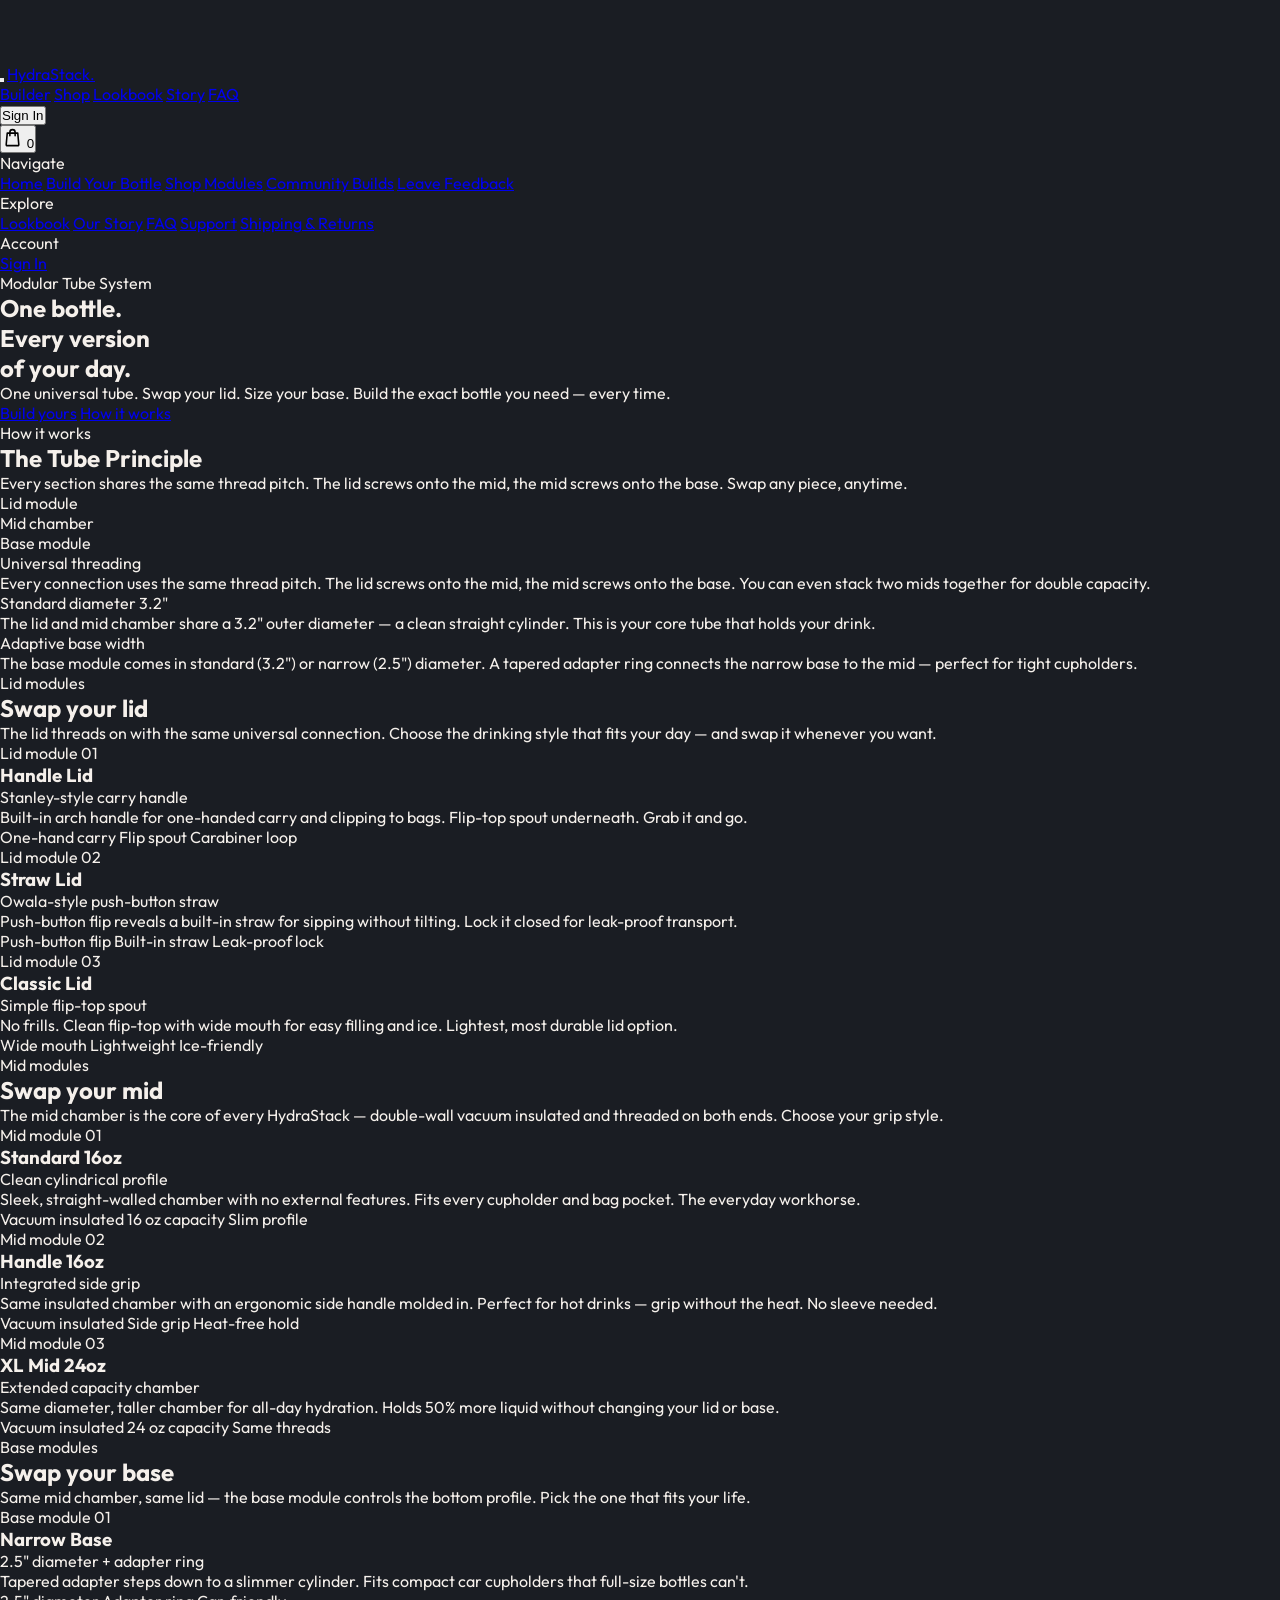
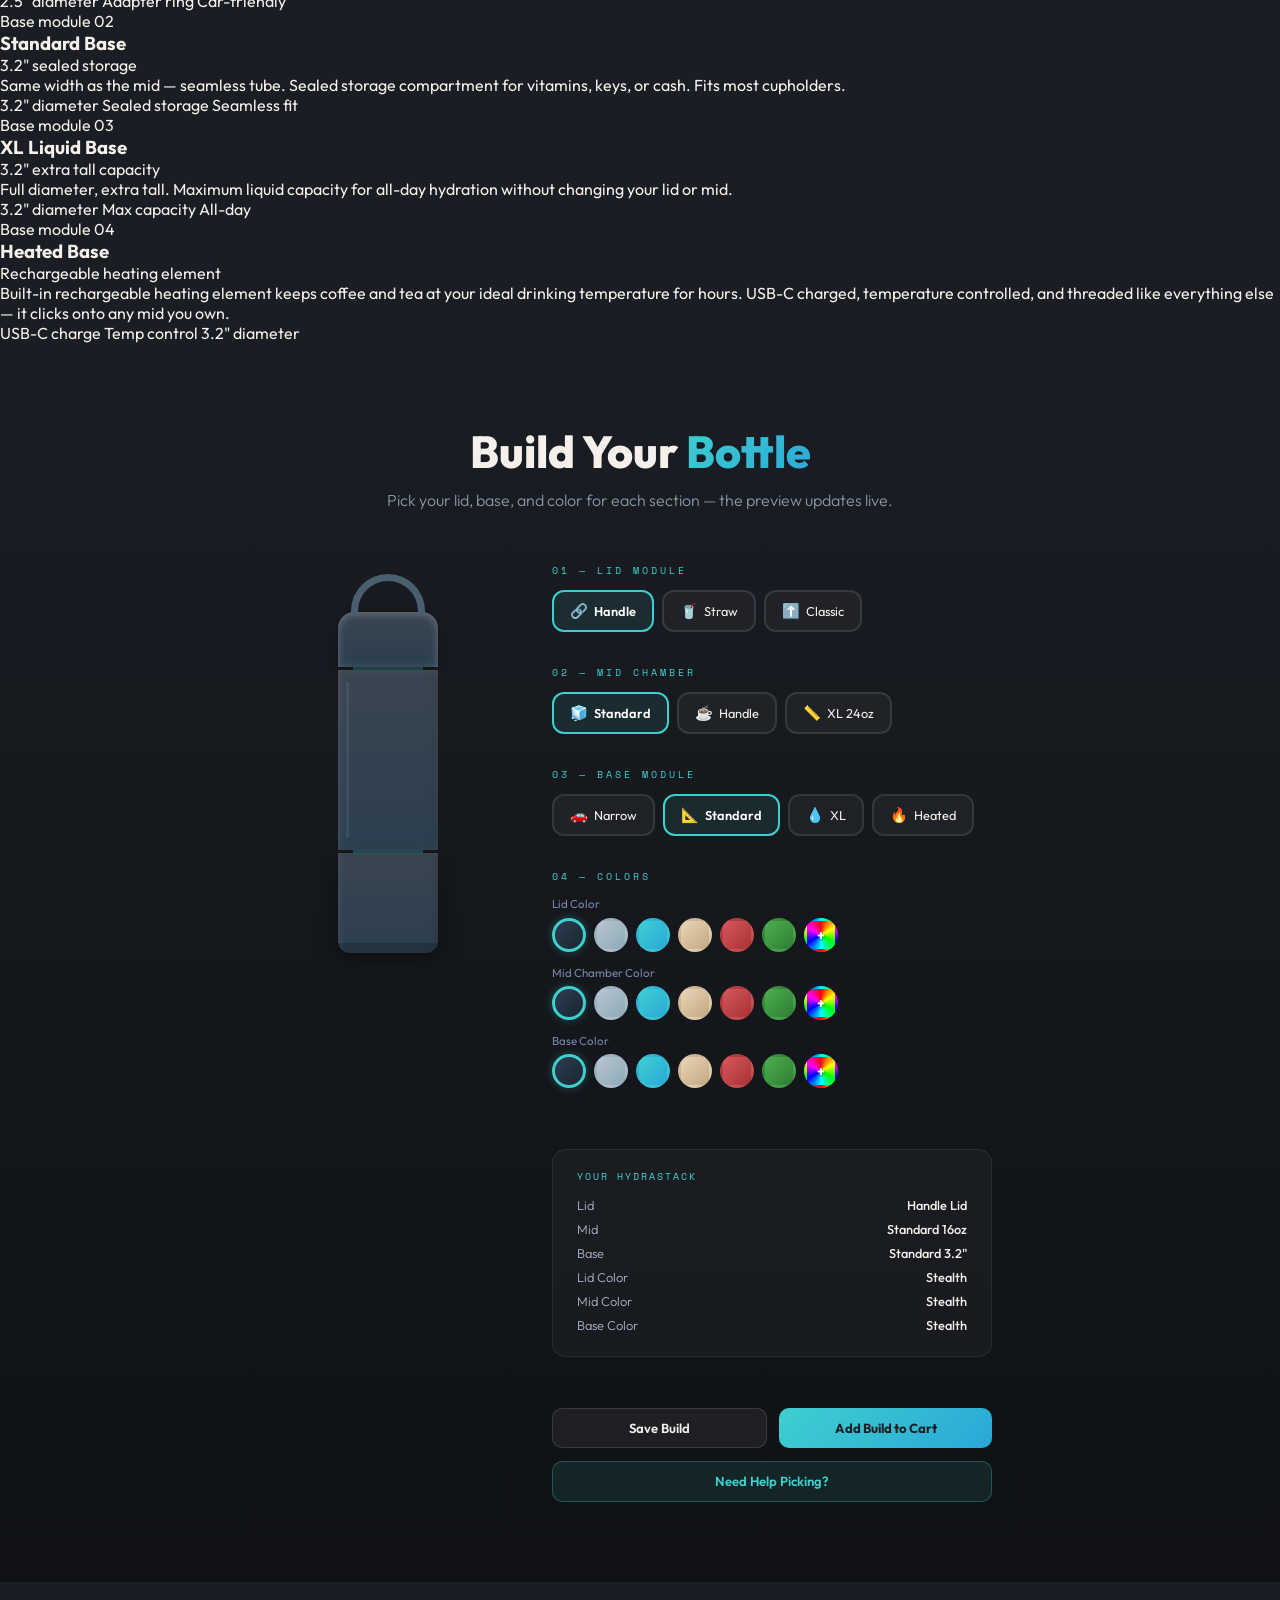
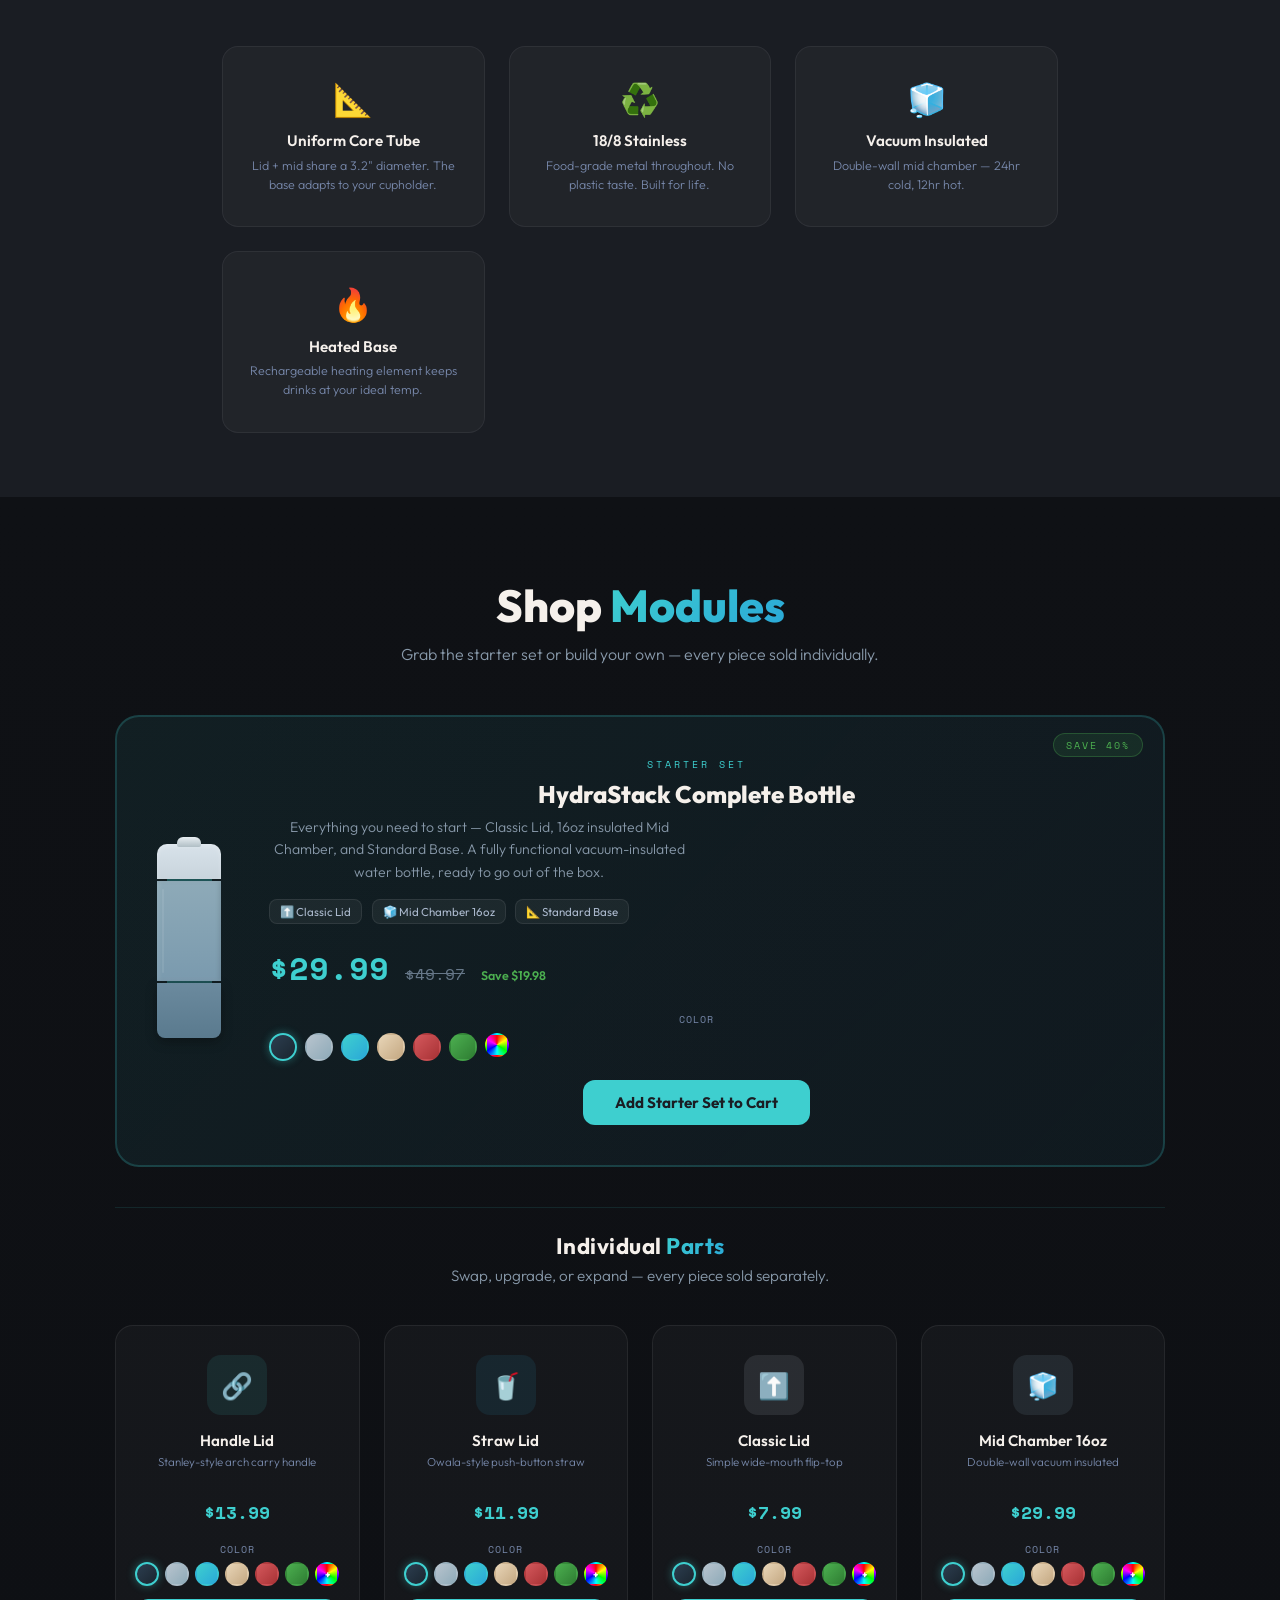
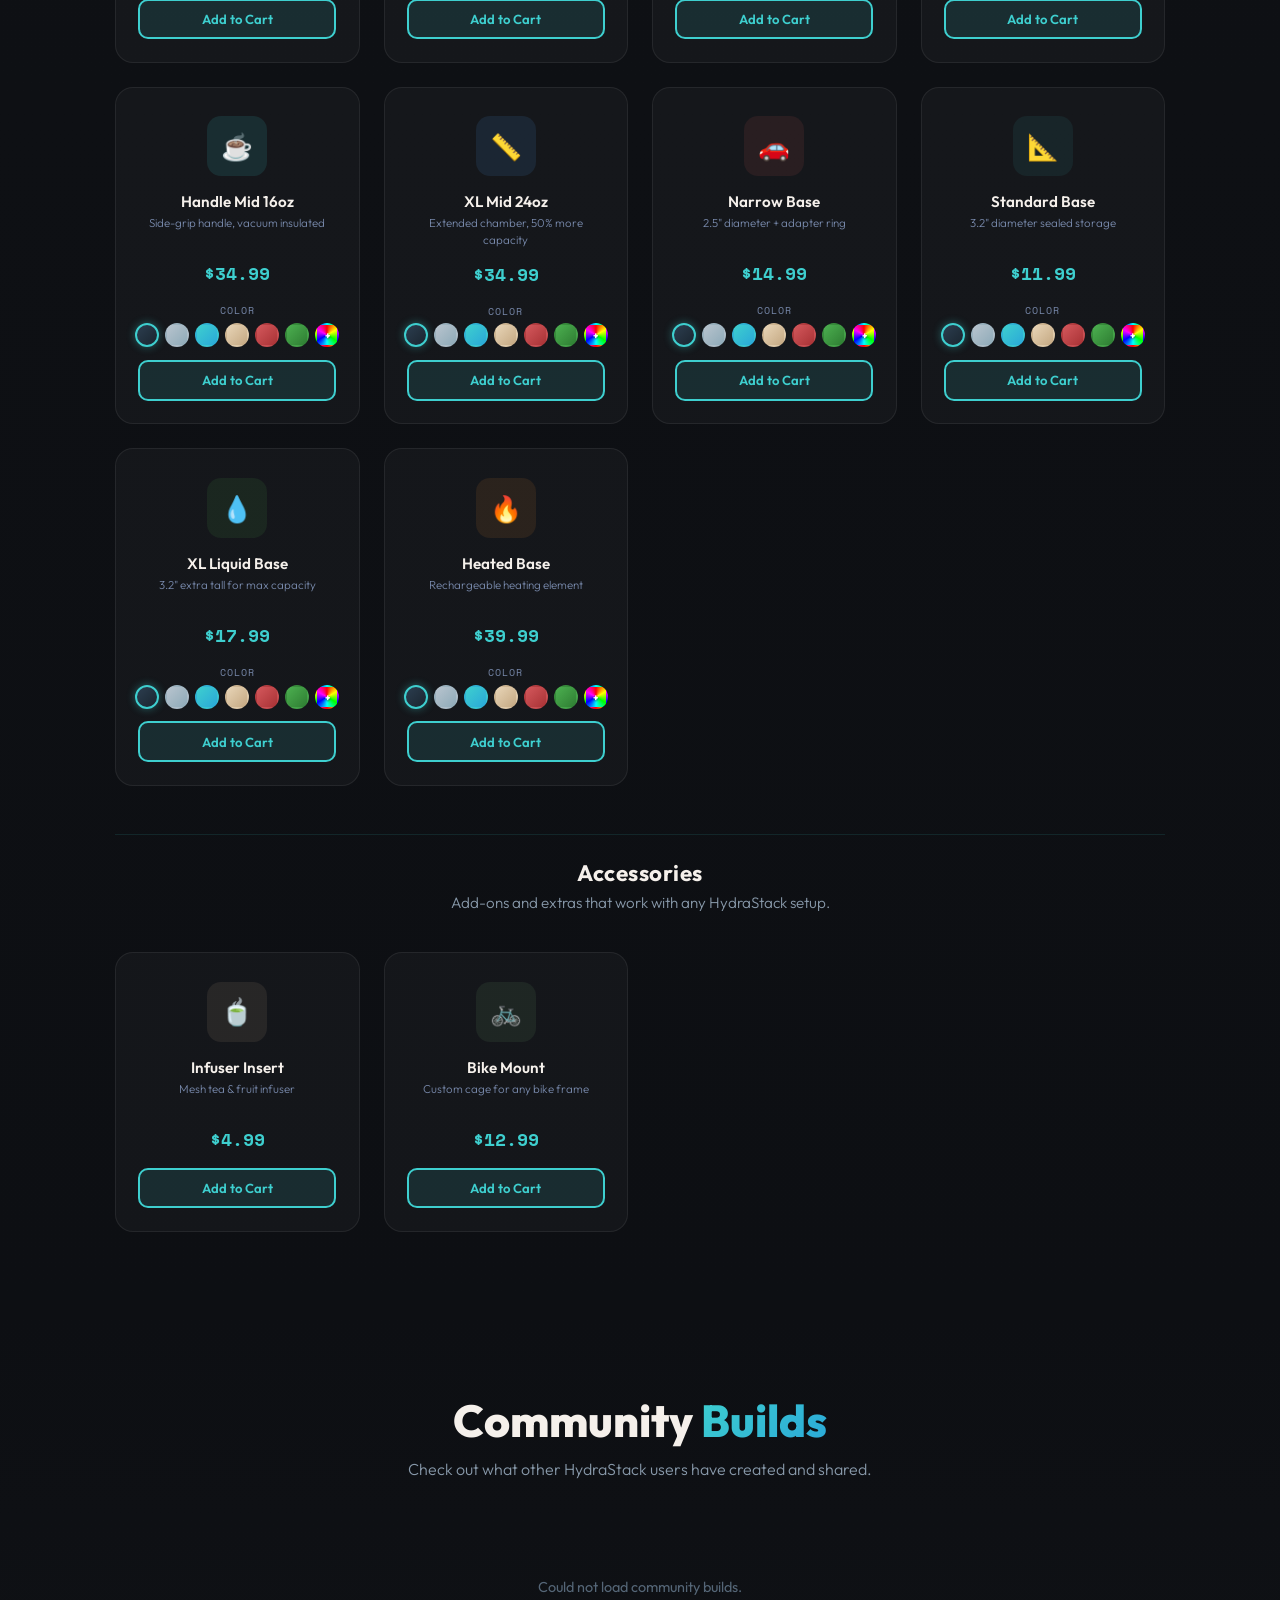
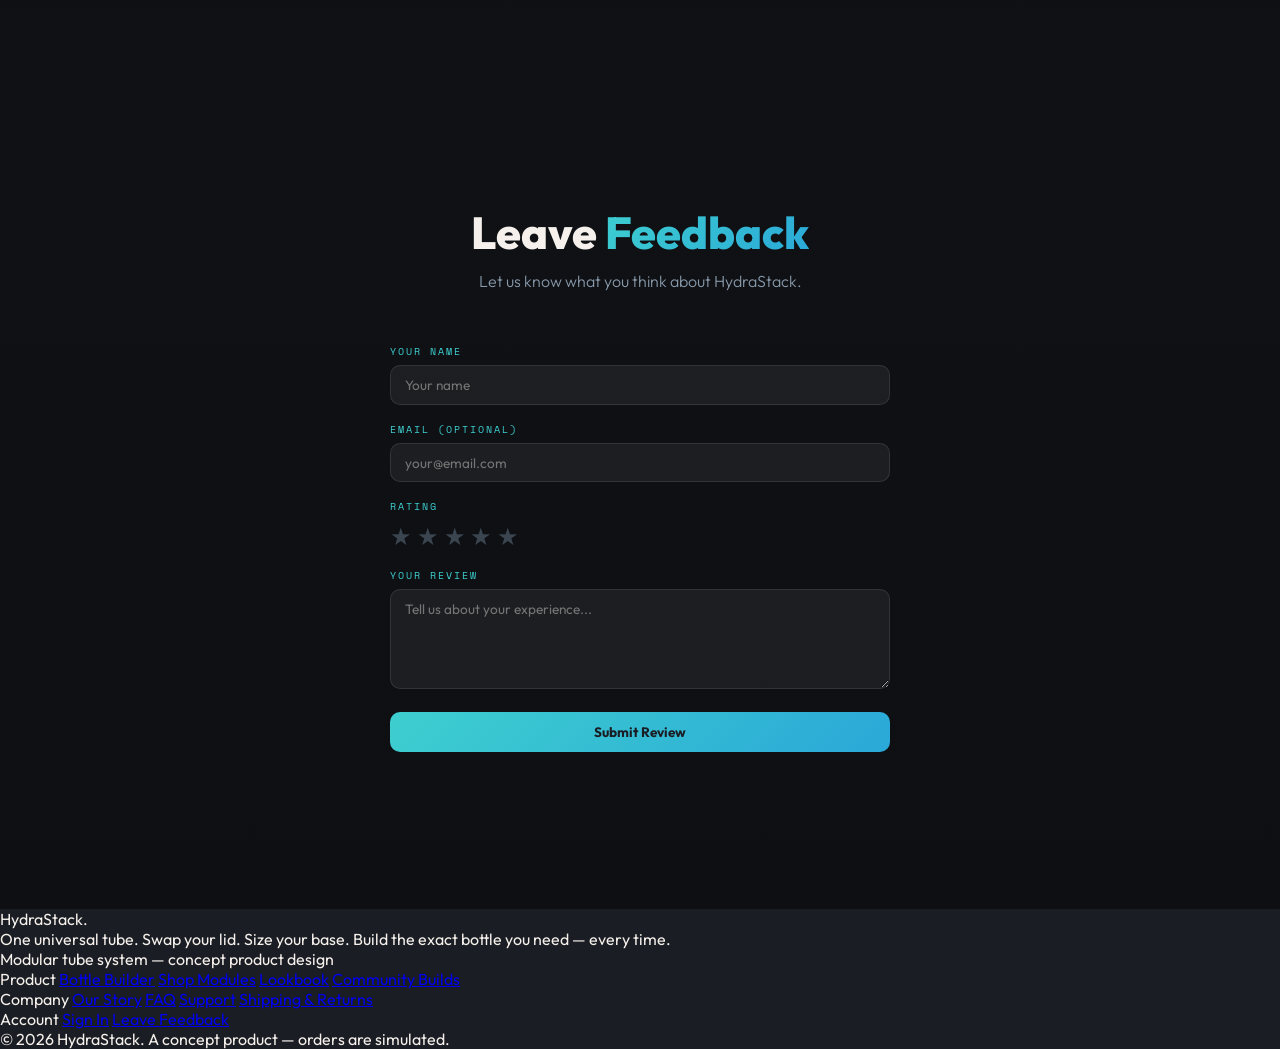
==== commit bb004124: "Phase 2: Rebuild site shell - header, nav drawer, hero, marketing, footer - Light glass sticky heade" ====
--- a/wwwroot/index.html
+++ b/wwwroot/index.html
@@ -5,6 +5,9 @@
 <meta name="viewport" content="width=device-width, initial-scale=1.0">
 <title>HydraStack — Modular Tube System</title>
 <link href="https://fonts.googleapis.com/css2?family=Outfit:wght@300;400;600;800&family=Space+Mono:wght@400;700&display=swap" rel="stylesheet">
+<link href="https://fonts.googleapis.com/css2?family=Fraunces:opsz,wght@9..144,400..700&family=Instrument+Sans:wght@400;500;600&family=IBM+Plex+Mono:wght@400;500&display=swap" rel="stylesheet">
+<link rel="stylesheet" href="/css/site.css">
+<script src="/js/bottle-svg.js"></script>
 <style>
   :root {
     --steel: #B8C4CE;
@@ -24,295 +27,7 @@
     color: var(--warm);
     font-family: 'Outfit', sans-serif;
     overflow-x: hidden;
-    padding-top: 56px;
-  }
-
-  /* === TOP BAR === */
-  .top-bar {
-    position: fixed;
-    top: 0; left: 0; right: 0;
-    height: 56px;
-    background: rgba(26, 29, 35, 0.92);
-    backdrop-filter: blur(12px);
-    -webkit-backdrop-filter: blur(12px);
-    border-bottom: 1px solid rgba(255,255,255,0.06);
-    display: flex;
-    align-items: center;
-    justify-content: space-between;
-    padding: 0 2rem;
-    z-index: 1000;
-  }
-
-  .top-bar-left {
-    display: flex;
-    align-items: center;
-    gap: 0.75rem;
-  }
-
-  /* === HAMBURGER MENU === */
-  .hamburger-btn {
-    background: none;
-    border: none;
-    cursor: pointer;
-    display: flex;
-    flex-direction: column;
-    justify-content: center;
-    gap: 5px;
-    width: 28px;
-    height: 28px;
-    padding: 2px;
-  }
-
-  .hamburger-btn span {
-    display: block;
-    width: 100%;
-    height: 2px;
-    background: var(--warm);
-    border-radius: 2px;
-    transition: all 0.3s ease;
-  }
-
-  .hamburger-btn.open span:nth-child(1) {
-    transform: translateY(7px) rotate(45deg);
-  }
-
-  .hamburger-btn.open span:nth-child(2) {
-    opacity: 0;
-  }
-
-  .hamburger-btn.open span:nth-child(3) {
-    transform: translateY(-7px) rotate(-45deg);
-  }
-
-  .nav-menu-overlay {
-    position: fixed;
-    inset: 0;
-    background: rgba(0,0,0,0.5);
-    z-index: 998;
-    display: none;
-  }
-
-  .nav-menu-overlay.open { display: block; }
-
-  .nav-menu {
-    position: fixed;
-    top: 56px;
-    left: 0;
-    width: 280px;
-    height: calc(100vh - 56px);
-    background: rgba(26, 29, 35, 0.97);
-    backdrop-filter: blur(16px);
-    -webkit-backdrop-filter: blur(16px);
-    border-right: 1px solid rgba(255,255,255,0.08);
-    z-index: 999;
-    transform: translateX(-100%);
-    transition: transform 0.3s ease;
-    padding: 1.5rem 0;
-    overflow-y: auto;
-  }
-
-  .nav-menu.open {
-    transform: translateX(0);
-  }
-
-  .nav-menu-label {
-    font-family: 'Space Mono', monospace;
-    font-size: 0.55rem;
-    letter-spacing: 3px;
-    color: #556677;
-    text-transform: uppercase;
-    padding: 0.6rem 1.5rem 0.4rem;
-  }
-
-  .nav-menu a {
-    display: flex;
-    align-items: center;
-    gap: 0.75rem;
-    padding: 0.75rem 1.5rem;
-    color: var(--warm);
-    text-decoration: none;
-    font-size: 0.88rem;
-    font-weight: 500;
-    transition: all 0.15s ease;
-    border-left: 3px solid transparent;
-  }
-
-  .nav-menu a:hover {
-    background: rgba(255,255,255,0.05);
-    border-left-color: var(--accent);
-    color: var(--accent);
-  }
-
-  .nav-menu a .nav-icon {
-    font-size: 1rem;
-    width: 24px;
-    text-align: center;
-  }
-
-  .nav-menu-divider {
-    height: 1px;
-    background: rgba(255,255,255,0.06);
-    margin: 0.8rem 1.5rem;
-  }
-
-  .top-bar-brand {
-    font-family: 'Outfit', sans-serif;
-    font-size: 1.1rem;
-    font-weight: 800;
-    letter-spacing: -0.5px;
-    color: var(--warm);
-  }
-
-  .top-bar-brand span {
-    background: linear-gradient(135deg, var(--accent), var(--accent2));
-    -webkit-background-clip: text;
-    -webkit-text-fill-color: transparent;
-    background-clip: text;
-  }
-
-  .top-bar-actions {
-    display: flex;
-    align-items: center;
-    gap: 0.75rem;
-  }
-
-  .top-bar-btn {
-    background: rgba(255,255,255,0.06);
-    border: 1px solid rgba(255,255,255,0.1);
-    color: var(--warm);
-    font-family: 'Outfit', sans-serif;
-    font-size: 0.8rem;
-    font-weight: 600;
-    padding: 0.4rem 1rem;
-    border-radius: 8px;
-    cursor: pointer;
-    transition: all 0.2s ease;
-  }
-
-  .top-bar-btn:hover {
-    background: rgba(255,255,255,0.1);
-    border-color: rgba(255,255,255,0.18);
-  }
-
-  .top-bar-btn.accent {
-    background: linear-gradient(135deg, var(--accent), var(--accent2));
-    border: none;
-    color: var(--dark);
-    font-weight: 700;
-  }
-
-  .top-bar-btn.accent:hover {
-    opacity: 0.9;
-  }
-
-  .top-bar-user {
-    position: relative;
-    display: flex;
-    align-items: center;
-    gap: 0.5rem;
-  }
-
-  .top-bar-user-name {
-    font-size: 0.8rem;
-    font-weight: 600;
-    color: var(--accent);
-    cursor: pointer;
-  }
-
-  .top-bar-dropdown {
-    position: absolute;
-    top: calc(100% + 8px);
-    right: 0;
-    background: #22262E;
-    border: 1px solid rgba(255,255,255,0.1);
-    border-radius: 10px;
-    padding: 0.4rem 0;
-    min-width: 160px;
-    box-shadow: 0 8px 24px rgba(0,0,0,0.4);
-    display: none;
-    z-index: 1001;
-  }
-
-  .top-bar-dropdown.open {
-    display: block;
-  }
-
-  .top-bar-dropdown button {
-    display: block;
-    width: 100%;
-    text-align: left;
-    background: none;
-    border: none;
-    color: var(--warm);
-    font-family: 'Outfit', sans-serif;
-    font-size: 0.8rem;
-    padding: 0.5rem 1rem;
-    cursor: pointer;
-    transition: background 0.15s;
-  }
-
-  .top-bar-dropdown button:hover {
-    background: rgba(255,255,255,0.06);
-  }
-
-  /* Hero */
-  .hero {
-    min-height: 100vh;
-    display: flex;
-    flex-direction: column;
-    align-items: center;
-    justify-content: center;
-    position: relative;
-    padding: 2rem;
-    background: radial-gradient(ellipse at 50% 30%, #2a3040 0%, var(--dark) 70%);
-  }
-
-  .hero::before {
-    content: '';
-    position: absolute;
-    top: 0; left: 0; right: 0; bottom: 0;
-    background: url("data:image/svg+xml,%3Csvg width='60' height='60' viewBox='0 0 60 60' xmlns='http://www.w3.org/2000/svg'%3E%3Cg fill='none' fill-rule='evenodd'%3E%3Cg fill='%23ffffff' fill-opacity='0.02'%3E%3Cpath d='M36 34v-4h-2v4h-4v2h4v4h2v-4h4v-2h-4zm0-30V0h-2v4h-4v2h4v4h2V6h4V4h-4zM6 34v-4H4v4H0v2h4v4h2v-4h4v-2H6zM6 4V0H4v4H0v2h4v4h2V6h4V4H6z'/%3E%3C/g%3E%3C/g%3E%3C/svg%3E");
-    opacity: 0.5;
-  }
-
-  .brand-tag {
-    font-family: 'Space Mono', monospace;
-    font-size: 0.75rem;
-    letter-spacing: 4px;
-    text-transform: uppercase;
-    color: var(--accent);
-    margin-bottom: 1rem;
-    opacity: 0;
-    animation: fadeUp 0.8s ease forwards 0.3s;
-  }
-
-  .hero h1 {
-    font-size: clamp(3rem, 8vw, 7rem);
-    font-weight: 800;
-    letter-spacing: -2px;
-    line-height: 1;
-    text-align: center;
-    margin-bottom: 0.5rem;
-    opacity: 0;
-    animation: fadeUp 0.8s ease forwards 0.5s;
-  }
-
-  .hero h1 span {
-    background: linear-gradient(135deg, var(--accent), var(--accent2));
-    -webkit-background-clip: text;
-    -webkit-text-fill-color: transparent;
-    background-clip: text;
-  }
-
-  .tagline {
-    font-size: 1.15rem;
-    font-weight: 300;
-    color: #8899AA;
-    text-align: center;
-    max-width: 560px;
-    line-height: 1.6;
-    opacity: 0;
-    animation: fadeUp 0.8s ease forwards 0.7s;
+    padding-top: 64px;
   }
 
   /* Section headers */
@@ -340,754 +55,6 @@
     max-width: 580px;
     margin: 0 auto;
     line-height: 1.6;
-  }
-
-  /* === TUBE CONCEPT === */
-  .tube-concept {
-    padding: 5rem 2rem;
-    text-align: center;
-    background: linear-gradient(180deg, var(--dark), #151820);
-  }
-
-  .tube-diagram {
-    display: flex;
-    align-items: flex-start;
-    justify-content: center;
-    gap: 8rem;
-    flex-wrap: wrap;
-    max-width: 950px;
-    margin: 0 auto;
-  }
-
-  .tube-bottle {
-    position: relative;
-    display: flex;
-    flex-direction: column;
-    align-items: center;
-    flex-shrink: 0;
-  }
-
-  .tube-lid {
-    width: 90px;
-    height: 50px;
-    background: linear-gradient(180deg, #D8E2EA, var(--lid-section));
-    border-radius: 14px 14px 0 0;
-    position: relative;
-    box-shadow: inset 0 2px 8px rgba(255,255,255,0.3), 0 2px 8px rgba(0,0,0,0.2);
-  }
-
-  .tube-lid::before {
-    content: '';
-    width: 36px; height: 16px;
-    background: linear-gradient(180deg, #E8EEF2, #B0BEC5);
-    border-radius: 9px 9px 3px 3px;
-    position: absolute;
-    top: -12px; left: 50%;
-    transform: translateX(-50%);
-    box-shadow: 0 -2px 6px rgba(0,0,0,0.15);
-  }
-
-  .tube-mid {
-    width: 90px;
-    height: 180px;
-    background: linear-gradient(180deg, var(--mid-section), #7A9AAE);
-    position: relative;
-    box-shadow: inset 2px 0 6px rgba(255,255,255,0.12), inset -2px 0 6px rgba(0,0,0,0.12);
-  }
-
-  .tube-mid .shine {
-    position: absolute;
-    top: 10px; bottom: 10px; left: 7px;
-    width: 3px;
-    background: rgba(255,255,255,0.1);
-    border-radius: 2px;
-  }
-
-  .tube-bottom {
-    width: 90px;
-    height: 100px;
-    background: linear-gradient(180deg, var(--bottom-section), #5A7A8E);
-    border-radius: 0 0 10px 10px;
-    position: relative;
-    box-shadow: inset 2px 0 6px rgba(255,255,255,0.08), inset -2px 0 6px rgba(0,0,0,0.15), 0 6px 16px rgba(0,0,0,0.3);
-  }
-
-  .tube-bottom .base-grip {
-    position: absolute;
-    bottom: 0; left: 0; right: 0;
-    height: 10px;
-    background: rgba(0,0,0,0.2);
-    border-radius: 0 0 10px 10px;
-  }
-
-  .thread-gap {
-    height: 3px;
-    background: rgba(62,207,207,0.3);
-    width: 60%;
-  }
-
-  /* Labels positioned far outside to avoid overlap */
-  .tube-label {
-    position: absolute;
-    display: flex;
-    align-items: center;
-    gap: 8px;
-    font-family: 'Space Mono', monospace;
-    font-size: 0.6rem;
-    letter-spacing: 1px;
-    color: var(--accent);
-    white-space: nowrap;
-    pointer-events: none;
-  }
-
-  .tube-label.left {
-    right: calc(100% + 20px);
-    flex-direction: row-reverse;
-  }
-
-  .tube-label.right {
-    left: calc(100% + 20px);
-  }
-
-  .label-line {
-    width: 24px; height: 1px;
-    background: var(--accent);
-    opacity: 0.4;
-    flex-shrink: 0;
-  }
-
-  .dot {
-    width: 6px; height: 6px;
-    background: var(--accent);
-    border-radius: 50%;
-    flex-shrink: 0;
-  }
-
-  .info-cards {
-    display: flex;
-    flex-direction: column;
-    gap: 1.5rem;
-    text-align: left;
-    max-width: 360px;
-    flex-shrink: 0;
-  }
-
-  .info-card {
-    background: rgba(255,255,255,0.04);
-    border: 1px solid rgba(255,255,255,0.08);
-    border-radius: 14px;
-    padding: 1.2rem 1.5rem;
-    border-left: 4px solid var(--accent);
-  }
-
-  .info-card .card-tag {
-    font-family: 'Space Mono', monospace;
-    font-size: 0.6rem;
-    letter-spacing: 2px;
-    margin-bottom: 0.4rem;
-    display: block;
-  }
-
-  .info-card p {
-    font-size: 0.85rem;
-    color: #AAB8CC;
-    line-height: 1.6;
-    font-weight: 300;
-  }
-
-  /* === BASE SIZE COMPARISON === */
-  .size-comparison {
-    padding: 5rem 2rem;
-    text-align: center;
-    background: #151820;
-  }
-
-  .compare-row {
-    display: flex;
-    align-items: flex-end;
-    justify-content: center;
-    gap: 2.5rem;
-    flex-wrap: wrap;
-    margin-bottom: 3rem;
-  }
-
-  .compare-item {
-    display: flex;
-    flex-direction: column;
-    align-items: center;
-    gap: 1rem;
-  }
-
-  .compare-bottle {
-    display: flex;
-    flex-direction: column;
-    align-items: center;
-  }
-
-  .c-lid {
-    width: 74px; height: 36px;
-    background: linear-gradient(180deg, #D8E2EA, var(--lid-section));
-    border-radius: 11px 11px 0 0;
-    box-shadow: inset 0 2px 6px rgba(255,255,255,0.25);
-  }
-
-  .c-mid {
-    width: 74px; height: 120px;
-    background: linear-gradient(180deg, var(--mid-section), #7A9AAE);
-    box-shadow: inset 2px 0 5px rgba(255,255,255,0.1), inset -2px 0 5px rgba(0,0,0,0.1);
-  }
-
-  .c-bottom-standard {
-    width: 74px; height: 74px;
-    background: linear-gradient(180deg, var(--bottom-section), #5A7A8E);
-    border-radius: 0 0 8px 8px;
-    box-shadow: 0 6px 14px rgba(0,0,0,0.3);
-  }
-
-  .c-bottom-narrow-wrap {
-    display: flex;
-    flex-direction: column;
-    align-items: center;
-  }
-
-  .c-adapter-ring {
-    width: 74px; height: 12px;
-    background: linear-gradient(180deg, #556B7A, #4A5E6C);
-    clip-path: polygon(0 0, 100% 0, 85% 100%, 15% 100%);
-  }
-
-  .c-bottom-narrow {
-    width: 52px; height: 74px;
-    background: linear-gradient(180deg, #D4585C, #A83235);
-    border-radius: 0 0 8px 8px;
-    box-shadow: 0 6px 14px rgba(0,0,0,0.3);
-  }
-
-  .c-bottom-xl {
-    width: 74px; height: 100px;
-    background: linear-gradient(180deg, #4CAF50, #2E7D32);
-    border-radius: 0 0 8px 8px;
-    box-shadow: 0 6px 14px rgba(0,0,0,0.3);
-  }
-
-  /* Heated base */
-  .c-bottom-heated-wrap {
-    display: flex;
-    flex-direction: column;
-    align-items: center;
-  }
-
-  .c-bottom-heated {
-    width: 74px; height: 74px;
-    background: linear-gradient(180deg, #E88A30, #C06820);
-    border-radius: 0 0 8px 8px;
-    box-shadow: 0 6px 14px rgba(0,0,0,0.3);
-    position: relative;
-    overflow: hidden;
-  }
-
-  .c-bottom-heated::after {
-    content: '';
-    position: absolute;
-    bottom: 8px; left: 50%;
-    transform: translateX(-50%);
-    width: 30px; height: 30px;
-    border: 2px solid rgba(255,255,255,0.25);
-    border-radius: 50%;
-    background: radial-gradient(circle, rgba(255,100,30,0.4), transparent 70%);
-  }
-
-  .compare-label {
-    font-weight: 600;
-    font-size: 0.95rem;
-  }
-
-  .compare-desc {
-    font-size: 0.75rem;
-    color: #8899AA;
-    font-weight: 300;
-    max-width: 160px;
-    line-height: 1.5;
-  }
-
-  .compare-badge {
-    font-family: 'Space Mono', monospace;
-    font-size: 0.5rem;
-    letter-spacing: 2px;
-    padding: 3px 10px;
-    border-radius: 20px;
-    display: inline-block;
-    margin-top: 0.3rem;
-  }
-
-  .badge-red { color: #D4585C; background: rgba(212,88,92,0.15); border: 1px solid rgba(212,88,92,0.3); }
-  .badge-blue { color: var(--accent); background: rgba(62,207,207,0.1); border: 1px solid rgba(62,207,207,0.25); }
-  .badge-green { color: #4CAF50; background: rgba(76,175,80,0.12); border: 1px solid rgba(76,175,80,0.3); }
-  .badge-orange { color: #E88A30; background: rgba(232,138,48,0.12); border: 1px solid rgba(232,138,48,0.3); }
-
-  .cupholder-note {
-    display: inline-flex;
-    align-items: center;
-    gap: 12px;
-    background: rgba(212, 88, 92, 0.1);
-    border: 1px solid rgba(212, 88, 92, 0.25);
-    border-radius: 12px;
-    padding: 1rem 1.8rem;
-    margin-top: 1rem;
-    max-width: 600px;
-  }
-
-  .cupholder-note .icon { font-size: 1.5rem; flex-shrink: 0; }
-
-  .cupholder-note p {
-    font-size: 0.85rem;
-    color: #D4585C;
-    text-align: left;
-    line-height: 1.5;
-  }
-
-  .cupholder-note strong { color: #E8A0A2; }
-
-  /* === BASE MODULES (card style) === */
-  .base-modules {
-    padding: 5rem 2rem;
-    background: #151820;
-    text-align: center;
-  }
-
-  .base-grid {
-    display: grid;
-    grid-template-columns: repeat(auto-fit, minmax(220px, 1fr));
-    gap: 2rem;
-    max-width: 1050px;
-    margin: 0 auto;
-  }
-
-  .base-card {
-    background: rgba(255,255,255,0.03);
-    border: 1px solid rgba(255,255,255,0.07);
-    border-radius: 20px;
-    padding: 2.5rem 2rem 2rem;
-    text-align: center;
-    transition: all 0.4s ease;
-  }
-
-  .base-card:hover {
-    background: rgba(255,255,255,0.06);
-    border-color: rgba(255,255,255,0.14);
-    transform: translateY(-6px);
-  }
-
-  .base-badge {
-    font-family: 'Space Mono', monospace;
-    font-size: 0.55rem;
-    letter-spacing: 3px;
-    color: var(--accent);
-    display: block;
-    margin-bottom: 1.2rem;
-  }
-
-  .base-visual {
-    width: 120px;
-    height: 120px;
-    margin: 0 auto 1.5rem;
-    position: relative;
-  }
-
-  .base-body-standard {
-    width: 74px;
-    height: 74px;
-    background: linear-gradient(180deg, var(--bottom-section), #5A7A8E);
-    border-radius: 0 0 8px 8px;
-    position: absolute;
-    bottom: 0;
-    left: 50%;
-    transform: translateX(-50%);
-    box-shadow: 0 6px 14px rgba(0,0,0,0.3);
-  }
-
-  .base-body-narrow-wrap {
-    position: absolute;
-    bottom: 0;
-    left: 50%;
-    transform: translateX(-50%);
-    display: flex;
-    flex-direction: column;
-    align-items: center;
-  }
-
-  .base-body-narrow-adapter {
-    width: 74px;
-    height: 12px;
-    background: linear-gradient(180deg, #556B7A, #4A5E6C);
-    clip-path: polygon(0 0, 100% 0, 85% 100%, 15% 100%);
-  }
-
-  .base-body-narrow {
-    width: 52px;
-    height: 74px;
-    background: linear-gradient(180deg, #D4585C, #A83235);
-    border-radius: 0 0 8px 8px;
-    box-shadow: 0 6px 14px rgba(0,0,0,0.3);
-  }
-
-  .base-body-xl {
-    width: 74px;
-    height: 100px;
-    background: linear-gradient(180deg, #4CAF50, #2E7D32);
-    border-radius: 0 0 8px 8px;
-    position: absolute;
-    bottom: 0;
-    left: 50%;
-    transform: translateX(-50%);
-    box-shadow: 0 6px 14px rgba(0,0,0,0.3);
-  }
-
-  .base-body-heated {
-    width: 74px;
-    height: 74px;
-    background: linear-gradient(180deg, #E88A30, #C06820);
-    border-radius: 0 0 8px 8px;
-    position: absolute;
-    bottom: 0;
-    left: 50%;
-    transform: translateX(-50%);
-    box-shadow: 0 6px 14px rgba(0,0,0,0.3);
-    overflow: hidden;
-  }
-
-  .base-body-heated::after {
-    content: '';
-    position: absolute;
-    bottom: 8px;
-    left: 50%;
-    transform: translateX(-50%);
-    width: 30px;
-    height: 30px;
-    border: 2px solid rgba(255,255,255,0.25);
-    border-radius: 50%;
-    background: radial-gradient(circle, rgba(255,100,30,0.4), transparent 70%);
-  }
-
-  .base-thread-top {
-    position: absolute;
-    top: 0;
-    left: 0;
-    right: 0;
-    height: 3px;
-    background: rgba(62,207,207,0.3);
-  }
-
-  .base-card h3 {
-    font-size: 1.15rem;
-    font-weight: 600;
-    margin-bottom: 0.5rem;
-  }
-
-  .base-inspired {
-    font-size: 0.72rem;
-    color: var(--accent);
-    font-weight: 400;
-    margin-bottom: 0.8rem;
-    display: block;
-  }
-
-  .base-card p {
-    font-size: 0.82rem;
-    color: #8899AA;
-    line-height: 1.6;
-    font-weight: 300;
-  }
-
-  /* === MID MODULES === */
-  .mid-modules {
-    padding: 5rem 2rem;
-    background: linear-gradient(180deg, #151820, #151820);
-    text-align: center;
-  }
-
-  .mid-grid {
-    display: grid;
-    grid-template-columns: repeat(auto-fit, minmax(260px, 1fr));
-    gap: 2rem;
-    max-width: 1000px;
-    margin: 0 auto;
-  }
-
-  .mid-card {
-    background: rgba(255,255,255,0.03);
-    border: 1px solid rgba(255,255,255,0.07);
-    border-radius: 20px;
-    padding: 2.5rem 2rem 2rem;
-    text-align: center;
-    transition: all 0.4s ease;
-  }
-
-  .mid-card:hover {
-    background: rgba(255,255,255,0.06);
-    border-color: rgba(255,255,255,0.14);
-    transform: translateY(-6px);
-  }
-
-  .mid-badge {
-    font-family: 'Space Mono', monospace;
-    font-size: 0.55rem;
-    letter-spacing: 3px;
-    color: var(--accent);
-    display: block;
-    margin-bottom: 1.2rem;
-  }
-
-  .mid-visual {
-    width: 120px;
-    height: 160px;
-    margin: 0 auto 1.5rem;
-    position: relative;
-  }
-
-  .mid-body-standard {
-    width: 74px;
-    height: 120px;
-    background: linear-gradient(180deg, var(--mid-section), #7A9AAE);
-    position: absolute;
-    bottom: 0;
-    left: 50%;
-    transform: translateX(-50%);
-    box-shadow: inset 2px 0 5px rgba(255,255,255,0.1), inset -2px 0 5px rgba(0,0,0,0.1), 0 4px 12px rgba(0,0,0,0.25);
-  }
-
-  .mid-body-standard .mid-thread-top,
-  .mid-body-handle .mid-thread-top {
-    position: absolute;
-    top: 0;
-    left: 0;
-    right: 0;
-    height: 3px;
-    background: rgba(62,207,207,0.3);
-  }
-
-  .mid-body-standard .mid-thread-bottom,
-  .mid-body-handle .mid-thread-bottom {
-    position: absolute;
-    bottom: 0;
-    left: 0;
-    right: 0;
-    height: 3px;
-    background: rgba(62,207,207,0.3);
-  }
-
-  .mid-body-handle {
-    width: 74px;
-    height: 120px;
-    background: linear-gradient(180deg, var(--mid-section), #7A9AAE);
-    position: absolute;
-    bottom: 0;
-    left: 46%;
-    transform: translateX(-50%);
-    box-shadow: inset 2px 0 5px rgba(255,255,255,0.1), inset -2px 0 5px rgba(0,0,0,0.1), 0 4px 12px rgba(0,0,0,0.25);
-  }
-
-  .mid-side-handle {
-    position: absolute;
-    right: -22px;
-    top: 14px;
-    width: 18px;
-    height: 90px;
-    border: 6px solid #7A9AAE;
-    border-left: none;
-    border-radius: 0 30px 30px 0;
-    box-shadow: 2px 0 6px rgba(0,0,0,0.2);
-  }
-
-  .mid-body-xl {
-    width: 74px;
-    height: 150px;
-    background: linear-gradient(180deg, #4A90D9, #2E5FA3);
-    position: absolute;
-    bottom: 0;
-    left: 50%;
-    transform: translateX(-50%);
-    box-shadow: inset 2px 0 5px rgba(255,255,255,0.1), inset -2px 0 5px rgba(0,0,0,0.1), 0 4px 12px rgba(0,0,0,0.25);
-  }
-
-  .mid-visual-xl {
-    width: 120px;
-    height: 180px;
-    margin: 0 auto 1.5rem;
-    position: relative;
-  }
-
-  .mid-card h3 {
-    font-size: 1.15rem;
-    font-weight: 600;
-    margin-bottom: 0.5rem;
-  }
-
-  .mid-inspired {
-    font-size: 0.72rem;
-    color: var(--accent);
-    font-weight: 400;
-    margin-bottom: 0.8rem;
-    display: block;
-  }
-
-  .mid-card p {
-    font-size: 0.82rem;
-    color: #8899AA;
-    line-height: 1.6;
-    font-weight: 300;
-  }
-
-  /* === LID MODULES === */
-  .lid-modules {
-    padding: 5rem 2rem;
-    background: linear-gradient(180deg, #151820, var(--dark));
-    text-align: center;
-  }
-
-  .lid-grid {
-    display: grid;
-    grid-template-columns: repeat(auto-fit, minmax(260px, 1fr));
-    gap: 2rem;
-    max-width: 1000px;
-    margin: 0 auto;
-  }
-
-  .lid-card {
-    background: rgba(255,255,255,0.03);
-    border: 1px solid rgba(255,255,255,0.07);
-    border-radius: 20px;
-    padding: 2.5rem 2rem 2rem;
-    text-align: center;
-    transition: all 0.4s ease;
-  }
-
-  .lid-card:hover {
-    background: rgba(255,255,255,0.06);
-    border-color: rgba(255,255,255,0.14);
-    transform: translateY(-6px);
-  }
-
-  .lid-badge {
-    font-family: 'Space Mono', monospace;
-    font-size: 0.6rem;
-    letter-spacing: 3px;
-    color: var(--accent);
-    margin-bottom: 1.5rem;
-    display: block;
-  }
-
-  .lid-visual {
-    width: 120px; height: 100px;
-    margin: 0 auto 1.5rem;
-    position: relative;
-  }
-
-  .handle-lid-body {
-    width: 90px; height: 50px;
-    background: linear-gradient(180deg, #D8E2EA, var(--lid-section));
-    border-radius: 14px 14px 4px 4px;
-    position: absolute; bottom: 0; left: 50%;
-    transform: translateX(-50%);
-    box-shadow: inset 0 2px 6px rgba(255,255,255,0.25), 0 3px 10px rgba(0,0,0,0.2);
-  }
-
-  .handle-arch {
-    width: 70px; height: 40px;
-    border: 6px solid #A0B0BC;
-    border-bottom: none;
-    border-radius: 35px 35px 0 0;
-    position: absolute; top: 2px; left: 50%;
-    transform: translateX(-50%);
-    box-shadow: 0 -2px 6px rgba(0,0,0,0.15);
-  }
-
-  .handle-arch::before, .handle-arch::after {
-    content: '';
-    width: 10px; height: 10px;
-    background: #8A9AA8;
-    border-radius: 50%;
-    position: absolute; bottom: -5px;
-  }
-
-  .handle-arch::before { left: -8px; }
-  .handle-arch::after { right: -8px; }
-
-  .straw-lid-body {
-    width: 90px; height: 50px;
-    background: linear-gradient(180deg, #D8E2EA, var(--lid-section));
-    border-radius: 14px 14px 4px 4px;
-    position: absolute; bottom: 0; left: 50%;
-    transform: translateX(-50%);
-    box-shadow: inset 0 2px 6px rgba(255,255,255,0.25), 0 3px 10px rgba(0,0,0,0.2);
-  }
-
-  .straw-flip-cover {
-    width: 44px; height: 30px;
-    background: linear-gradient(180deg, var(--accent), var(--accent2));
-    border-radius: 12px 12px 4px 4px;
-    position: absolute; top: 14px; left: 28px;
-    box-shadow: 0 -2px 8px rgba(62,207,207,0.3);
-  }
-
-  .straw-flip-cover::before {
-    content: '';
-    width: 8px; height: 8px;
-    background: rgba(255,255,255,0.35);
-    border-radius: 50%;
-    position: absolute; top: 6px; left: 50%;
-    transform: translateX(-50%);
-  }
-
-  .straw-tube {
-    width: 5px; height: 22px;
-    background: rgba(255,255,255,0.4);
-    border-radius: 3px;
-    position: absolute; top: 8px; left: 50%;
-    transform: translateX(-50%);
-  }
-
-  .standard-lid-body {
-    width: 90px; height: 50px;
-    background: linear-gradient(180deg, #D8E2EA, var(--lid-section));
-    border-radius: 14px 14px 4px 4px;
-    position: absolute; bottom: 0; left: 50%;
-    transform: translateX(-50%);
-    box-shadow: inset 0 2px 6px rgba(255,255,255,0.25), 0 3px 10px rgba(0,0,0,0.2);
-  }
-
-  .standard-flip {
-    width: 34px; height: 16px;
-    background: linear-gradient(180deg, #E0E8EE, #B0BEC5);
-    border-radius: 9px 9px 3px 3px;
-    position: absolute; top: 28px; left: 50%;
-    transform: translateX(-50%);
-    box-shadow: 0 -2px 5px rgba(0,0,0,0.12);
-  }
-
-  .lid-card h3 { font-size: 1.15rem; font-weight: 600; margin-bottom: 0.5rem; }
-
-  .lid-inspired {
-    font-size: 0.72rem;
-    color: var(--accent);
-    font-weight: 400;
-    margin-bottom: 0.8rem;
-    display: block;
-  }
-
-  .lid-card p { font-size: 0.82rem; color: #8899AA; line-height: 1.6; font-weight: 300; }
-
-  .feature-tags { display: flex; flex-wrap: wrap; gap: 6px; justify-content: center; margin-top: 1rem; }
-
-  .tag {
-    font-family: 'Space Mono', monospace;
-    font-size: 0.55rem;
-    letter-spacing: 1px;
-    color: var(--warm);
-    background: rgba(255,255,255,0.06);
-    border: 1px solid rgba(255,255,255,0.1);
-    border-radius: 20px;
-    padding: 4px 10px;
   }
 
   /* === BOTTLE BUILDER === */
@@ -1440,15 +407,6 @@
   .feature-card h4 { font-size: 0.95rem; font-weight: 600; margin-bottom: 0.4rem; }
   .feature-card p { font-size: 0.78rem; color: #7788AA; line-height: 1.5; font-weight: 300; }
 
-  .footer {
-    text-align: center;
-    padding: 3rem 2rem;
-    font-family: 'Space Mono', monospace;
-    font-size: 0.7rem;
-    color: #556677;
-    letter-spacing: 2px;
-    background: #0F1115;
-  }
 
   /* === BUILDER ACTION BUTTONS === */
   .builder-actions {
@@ -2488,47 +1446,6 @@
   }
 
   /* Floating cart button */
-  .cart-fab {
-    position: fixed;
-    bottom: 2rem;
-    right: 2rem;
-    width: 60px; height: 60px;
-    background: var(--accent);
-    border-radius: 50%;
-    display: flex;
-    align-items: center;
-    justify-content: center;
-    font-size: 1.5rem;
-    cursor: pointer;
-    box-shadow: 0 4px 20px rgba(62,207,207,0.4);
-    z-index: 1000;
-    transition: all 0.3s ease;
-    border: none;
-    color: var(--dark);
-  }
-
-  .cart-fab:hover {
-    transform: scale(1.1);
-    box-shadow: 0 6px 28px rgba(62,207,207,0.5);
-  }
-
-  .cart-fab .cart-count {
-    position: absolute;
-    top: -4px; right: -4px;
-    width: 22px; height: 22px;
-    background: #D4585C;
-    border-radius: 50%;
-    font-family: 'Space Mono', monospace;
-    font-size: 0.65rem;
-    font-weight: 700;
-    color: white;
-    display: flex;
-    align-items: center;
-    justify-content: center;
-    transition: all 0.3s ease;
-  }
-
-  .cart-fab .cart-count.empty { display: none; }
 
   /* Cart Drawer */
   .cart-overlay {
@@ -3527,9 +2444,6 @@
   }
 
   @media (max-width: 768px) {
-    .tube-diagram, .compare-row { flex-direction: column; align-items: center; }
-    .lid-grid { grid-template-columns: 1fr; }
-    .tube-label { display: none; }
     .builder-layout { flex-direction: column; align-items: center; }
     .builder-preview { position: static; }
     .builder-options { min-width: auto; width: 100%; max-width: 400px; }
@@ -3710,22 +2624,38 @@
 </head>
 <body>
 
-<!-- Top Bar -->
-<nav class="top-bar">
-  <div class="top-bar-left">
-    <button class="hamburger-btn" id="hamburgerBtn" onclick="toggleNavMenu()">
-      <span></span>
-      <span></span>
-      <span></span>
-    </button>
-    <div class="top-bar-brand">HYDRA<span>STACK</span></div>
-  </div>
-  <div class="top-bar-actions">
-    <div id="authArea">
-      <button class="top-bar-btn accent" id="authBtn" onclick="openAuthModal()">Sign In</button>
+<!-- Site Header -->
+<header class="site-header glass">
+  <div class="site-header-inner">
+    <div class="site-header-left">
+      <button class="hamburger-btn" id="hamburgerBtn" onclick="toggleNavMenu()" aria-label="Open menu">
+        <span></span>
+        <span></span>
+        <span></span>
+      </button>
+      <a class="wordmark" href="#" onclick="window.scrollTo({top:0,behavior:'smooth'}); return false;">HydraStack<span class="wordmark-dot">.</span></a>
+    </div>
+    <nav class="site-header-links" aria-label="Primary">
+      <a href="#" onclick="navGo('.builder-section'); return false;">Builder</a>
+      <a href="#" onclick="navGo('.shop-section'); return false;">Shop</a>
+      <a href="/gallery.html">Lookbook</a>
+      <a href="/about.html">Story</a>
+      <a href="/faq.html">FAQ</a>
+    </nav>
+    <div class="site-header-actions">
+      <div id="authArea">
+        <button class="btn btn-ghost btn-sm" id="authBtn" onclick="openAuthModal()">Sign In</button>
+      </div>
+      <button class="cart-btn" onclick="toggleCart()" aria-label="Open cart">
+        <svg viewBox="0 0 24 24" width="21" height="21" fill="none" stroke="currentColor" stroke-width="1.8" stroke-linecap="round" stroke-linejoin="round" aria-hidden="true">
+          <path d="M6 7h12l1.2 13.2a1 1 0 0 1-1 1.1H5.8a1 1 0 0 1-1-1.1L6 7z"/>
+          <path d="M9 10V6a3 3 0 0 1 6 0v4"/>
+        </svg>
+        <span class="cart-count empty" id="cartCount">0</span>
+      </button>
     </div>
   </div>
-</nav>
+</header>
 
 <!-- Nav Menu Overlay -->
 <div class="nav-menu-overlay" id="navMenuOverlay" onclick="toggleNavMenu()"></div>
@@ -3733,310 +2663,252 @@
 <!-- Nav Slide Menu -->
 <div class="nav-menu" id="navMenu">
   <div class="nav-menu-label">Navigate</div>
-  <a href="#" onclick="navTo('.hero'); return false;">
-    <span class="nav-icon">&#127968;</span> Home
-  </a>
-  <a href="#" onclick="navTo('.builder-section'); return false;">
-    <span class="nav-icon">&#128295;</span> Build Your Bottle
-  </a>
-  <a href="#" onclick="navTo('.shop-section'); return false;">
-    <span class="nav-icon">&#128722;</span> Shop Modules
-  </a>
-  <a href="#" onclick="navTo('.community-section'); return false;">
-    <span class="nav-icon">&#127760;</span> Community Builds
-  </a>
-  <a href="#" onclick="navTo('.feedback-section'); return false;">
-    <span class="nav-icon">&#9997;</span> Leave Feedback
-  </a>
+  <a href="#" onclick="navTo('.hero'); return false;">Home</a>
+  <a href="#" onclick="navTo('.builder-section'); return false;">Build Your Bottle</a>
+  <a href="#" onclick="navTo('.shop-section'); return false;">Shop Modules</a>
+  <a href="#" onclick="navTo('.community-section'); return false;">Community Builds</a>
+  <a href="#" onclick="navTo('.feedback-section'); return false;">Leave Feedback</a>
+  <div class="nav-menu-divider"></div>
+  <div class="nav-menu-label">Explore</div>
+  <a href="/gallery.html">Lookbook</a>
+  <a href="/about.html">Our Story</a>
+  <a href="/faq.html">FAQ</a>
+  <a href="/support.html">Support</a>
+  <a href="/shipping.html">Shipping &amp; Returns</a>
   <div class="nav-menu-divider"></div>
   <div class="nav-menu-label">Account</div>
-  <a href="#" onclick="navMenuAction('signin'); return false;" id="navSignIn">
-    <span class="nav-icon">&#128100;</span> Sign In
-  </a>
+  <a href="#" onclick="navMenuAction('signin'); return false;" id="navSignIn">Sign In</a>
 </div>
 
 <!-- Hero -->
-<section class="hero">
-  <div class="brand-tag">Modular Tube System</div>
-  <h1>HYDRA<span>STACK</span></h1>
-  <p class="tagline">One universal tube. Swap your lid. Size your base. Build the exact bottle you need — every time.</p>
+<section class="hero ts-reset">
+  <div class="hero-wash" aria-hidden="true"></div>
+  <div class="hero-inner container-wide">
+    <div class="hero-copy">
+      <span class="mono-label on-dark hero-kicker" data-parallax="0.12">Modular Tube System</span>
+      <h1 class="ts-display hero-title" data-parallax="0.2">One bottle.<br>Every version<br>of your day.</h1>
+      <p class="ts-lead hero-tagline" data-parallax="0.28">One universal tube. Swap your lid. Size your base. Build the exact bottle you need &mdash; every time.</p>
+      <div class="hero-ctas" data-parallax="0.34">
+        <a href="#" class="btn btn-primary" onclick="navGo('.builder-section'); return false;">Build yours</a>
+        <a href="#" class="btn btn-ghost on-dark" onclick="navGo('.tube-concept'); return false;">How it works</a>
+      </div>
+    </div>
+    <div class="hero-bottle" id="heroBottle" aria-hidden="true"></div>
+  </div>
 </section>
 
 <!-- Tube Concept -->
-<section class="tube-concept">
-  <div class="section-header reveal">
-    <h2>The <span>Tube</span> Principle</h2>
-    <p>Every section shares the same thread pitch. The lid screws onto the mid, the mid screws onto the base. Swap any piece, anytime.</p>
-  </div>
-
-  <div class="tube-diagram reveal-scale">
-    <div class="tube-bottle">
-      <div class="tube-lid" style="position:relative;">
-        <div class="tube-label left" style="top: 15px;">
-          <span>LID MODULE</span>
-          <div class="label-line"></div>
-          <div class="dot"></div>
+<section class="tube-concept ts-reset section">
+  <div class="container">
+    <div class="ts-section-header reveal">
+      <span class="mono-label clay">How it works</span>
+      <h2 class="ts-h1">The Tube Principle</h2>
+      <p class="ts-lead">Every section shares the same thread pitch. The lid screws onto the mid, the mid screws onto the base. Swap any piece, anytime.</p>
+    </div>
+
+    <div class="tube-explainer">
+      <div class="tube-exploded reveal-scale" id="tubeExploded" aria-hidden="true">
+        <div class="tube-exploded-part">
+          <div class="tube-exploded-svg" data-module="lid"></div>
+          <span class="mono-label">Lid module</span>
+        </div>
+        <div class="tube-exploded-thread" aria-hidden="true"></div>
+        <div class="tube-exploded-part">
+          <div class="tube-exploded-svg" data-module="mid"></div>
+          <span class="mono-label">Mid chamber</span>
+        </div>
+        <div class="tube-exploded-thread" aria-hidden="true"></div>
+        <div class="tube-exploded-part">
+          <div class="tube-exploded-svg" data-module="base"></div>
+          <span class="mono-label">Base module</span>
         </div>
       </div>
-      <div class="thread-gap"></div>
-      <div class="tube-mid" style="position:relative;">
-        <div class="shine"></div>
-        <div class="tube-label left" style="top: 75px;">
-          <span>MID CHAMBER</span>
-          <div class="label-line"></div>
-          <div class="dot"></div>
+
+      <div class="tube-info-cards stagger-children">
+        <div class="tube-info-card card">
+          <span class="mono-label clay">Universal threading</span>
+          <p>Every connection uses the same thread pitch. The lid screws onto the mid, the mid screws onto the base. You can even stack two mids together for double capacity.</p>
         </div>
-      </div>
-      <div class="thread-gap"></div>
-      <div class="tube-bottom" style="position:relative;">
-        <div class="base-grip"></div>
-        <div class="tube-label left" style="top: 40px;">
-          <span>BASE MODULE</span>
-          <div class="label-line"></div>
-          <div class="dot"></div>
+        <div class="tube-info-card card">
+          <span class="mono-label">Standard diameter 3.2&quot;</span>
+          <p>The lid and mid chamber share a 3.2&quot; outer diameter &mdash; a clean straight cylinder. This is your core tube that holds your drink.</p>
         </div>
-      </div>
-    </div>
-
-    <div class="info-cards stagger-children">
-      <div class="info-card" style="border-left-color: var(--accent);">
-        <span class="card-tag" style="color: var(--accent);">UNIVERSAL THREADING</span>
-        <p>Every connection uses the same thread pitch. The lid screws onto the mid, the mid screws onto the base. You can even stack two mids together for double capacity.</p>
-      </div>
-      <div class="info-card" style="border-left-color: var(--mid-section);">
-        <span class="card-tag" style="color: var(--mid-section);">STANDARD DIAMETER 3.2"</span>
-        <p>The lid and mid chamber share a 3.2" outer diameter — a clean straight cylinder. This is your core tube that holds your drink.</p>
-      </div>
-      <div class="info-card" style="border-left-color: #D4585C;">
-        <span class="card-tag" style="color: #D4585C;">ADAPTIVE BASE WIDTH</span>
-        <p>The base module comes in standard (3.2") or narrow (2.5") diameter. A tapered adapter ring connects the narrow base to the mid — perfect for tight cupholders.</p>
+        <div class="tube-info-card card">
+          <span class="mono-label" style="color: var(--moss);">Adaptive base width</span>
+          <p>The base module comes in standard (3.2&quot;) or narrow (2.5&quot;) diameter. A tapered adapter ring connects the narrow base to the mid &mdash; perfect for tight cupholders.</p>
+        </div>
       </div>
     </div>
   </div>
 </section>
 
 <!-- Lid Modules -->
-<section class="lid-modules">
-  <div class="section-header reveal">
-    <h2>Swap Your <span>Lid</span></h2>
-    <p>The lid threads on with the same universal connection. Choose the drinking style that fits your day — and swap it whenever you want.</p>
-  </div>
-
-  <div class="lid-grid stagger-children">
-    <div class="lid-card">
-      <span class="lid-badge">LID MODULE 01</span>
-      <div class="lid-visual">
-        <div style="position:relative;width:100%;height:100%;">
-          <div class="handle-arch"></div>
-          <div class="handle-lid-body"></div>
+<section class="m-section ts-reset section band-paper2">
+  <div class="container">
+    <div class="ts-section-header reveal">
+      <span class="mono-label clay">Lid modules</span>
+      <h2 class="ts-h1">Swap your lid</h2>
+      <p class="ts-lead">The lid threads on with the same universal connection. Choose the drinking style that fits your day &mdash; and swap it whenever you want.</p>
+    </div>
+
+    <div class="m-grid m-grid-3 stagger-children">
+      <div class="m-card card card-hover">
+        <span class="chip">Lid module 01</span>
+        <div class="m-visual bottle-tilt" data-bottle-lid="handle" aria-hidden="true"></div>
+        <h3 class="ts-h3">Handle Lid</h3>
+        <span class="m-inspired">Stanley-style carry handle</span>
+        <p>Built-in arch handle for one-handed carry and clipping to bags. Flip-top spout underneath. Grab it and go.</p>
+        <div class="m-tags">
+          <span class="m-tag">One-hand carry</span>
+          <span class="m-tag">Flip spout</span>
+          <span class="m-tag">Carabiner loop</span>
         </div>
       </div>
-      <h3>Handle Lid</h3>
-      <span class="lid-inspired">Stanley-style carry handle</span>
-      <p>Built-in arch handle for one-handed carry and clipping to bags. Flip-top spout underneath. Grab it and go.</p>
-      <div class="feature-tags">
-        <span class="tag">ONE-HAND CARRY</span>
-        <span class="tag">FLIP SPOUT</span>
-        <span class="tag">CARABINER LOOP</span>
-      </div>
-    </div>
-
-    <div class="lid-card">
-      <span class="lid-badge">LID MODULE 02</span>
-      <div class="lid-visual">
-        <div style="position:relative;width:100%;height:100%;">
-          <div class="straw-lid-body">
-            <div class="straw-tube"></div>
-          </div>
-          <div class="straw-flip-cover"></div>
+
+      <div class="m-card card card-hover">
+        <span class="chip">Lid module 02</span>
+        <div class="m-visual bottle-tilt" data-bottle-lid="straw" aria-hidden="true"></div>
+        <h3 class="ts-h3">Straw Lid</h3>
+        <span class="m-inspired">Owala-style push-button straw</span>
+        <p>Push-button flip reveals a built-in straw for sipping without tilting. Lock it closed for leak-proof transport.</p>
+        <div class="m-tags">
+          <span class="m-tag">Push-button flip</span>
+          <span class="m-tag">Built-in straw</span>
+          <span class="m-tag">Leak-proof lock</span>
         </div>
       </div>
-      <h3>Straw Lid</h3>
-      <span class="lid-inspired">Owala-style push-button straw</span>
-      <p>Push-button flip reveals a built-in straw for sipping without tilting. Lock it closed for leak-proof transport.</p>
-      <div class="feature-tags">
-        <span class="tag">PUSH-BUTTON FLIP</span>
-        <span class="tag">BUILT-IN STRAW</span>
-        <span class="tag">LEAK-PROOF LOCK</span>
-      </div>
-    </div>
-
-    <div class="lid-card">
-      <span class="lid-badge">LID MODULE 03</span>
-      <div class="lid-visual">
-        <div style="position:relative;width:100%;height:100%;">
-          <div class="standard-lid-body"></div>
-          <div class="standard-flip"></div>
+
+      <div class="m-card card card-hover">
+        <span class="chip">Lid module 03</span>
+        <div class="m-visual bottle-tilt" data-bottle-lid="classic" aria-hidden="true"></div>
+        <h3 class="ts-h3">Classic Lid</h3>
+        <span class="m-inspired">Simple flip-top spout</span>
+        <p>No frills. Clean flip-top with wide mouth for easy filling and ice. Lightest, most durable lid option.</p>
+        <div class="m-tags">
+          <span class="m-tag">Wide mouth</span>
+          <span class="m-tag">Lightweight</span>
+          <span class="m-tag">Ice-friendly</span>
         </div>
-      </div>
-      <h3>Classic Lid</h3>
-      <span class="lid-inspired">Simple flip-top spout</span>
-      <p>No frills. Clean flip-top with wide mouth for easy filling and ice. Lightest, most durable lid option.</p>
-      <div class="feature-tags">
-        <span class="tag">WIDE MOUTH</span>
-        <span class="tag">LIGHTWEIGHT</span>
-        <span class="tag">ICE-FRIENDLY</span>
       </div>
     </div>
   </div>
 </section>
 
 <!-- Mid Modules -->
-<section class="mid-modules">
-  <div class="section-header reveal">
-    <h2>Swap Your <span>Mid</span></h2>
-    <p>The mid chamber is the core of every HydraStack — double-wall vacuum insulated and threaded on both ends. Choose your grip style.</p>
-  </div>
-
-  <div class="mid-grid stagger-children">
-    <div class="mid-card">
-      <span class="mid-badge">MID MODULE 01</span>
-      <div class="mid-visual">
-        <div style="position:relative;width:100%;height:100%;">
-          <div class="mid-body-standard">
-            <div class="mid-thread-top"></div>
-            <div class="mid-thread-bottom"></div>
-          </div>
+<section class="m-section ts-reset section">
+  <div class="container">
+    <div class="ts-section-header reveal">
+      <span class="mono-label clay">Mid modules</span>
+      <h2 class="ts-h1">Swap your mid</h2>
+      <p class="ts-lead">The mid chamber is the core of every HydraStack &mdash; double-wall vacuum insulated and threaded on both ends. Choose your grip style.</p>
+    </div>
+
+    <div class="m-grid m-grid-3 stagger-children">
+      <div class="m-card card card-hover">
+        <span class="chip">Mid module 01</span>
+        <div class="m-visual bottle-tilt" data-bottle-mid="standard" aria-hidden="true"></div>
+        <h3 class="ts-h3">Standard 16oz</h3>
+        <span class="m-inspired">Clean cylindrical profile</span>
+        <p>Sleek, straight-walled chamber with no external features. Fits every cupholder and bag pocket. The everyday workhorse.</p>
+        <div class="m-tags">
+          <span class="m-tag">Vacuum insulated</span>
+          <span class="m-tag">16 oz capacity</span>
+          <span class="m-tag">Slim profile</span>
         </div>
       </div>
-      <h3>Standard 16oz</h3>
-      <span class="mid-inspired">Clean cylindrical profile</span>
-      <p>Sleek, straight-walled chamber with no external features. Fits every cupholder and bag pocket. The everyday workhorse.</p>
-      <div class="feature-tags">
-        <span class="tag">VACUUM INSULATED</span>
-        <span class="tag">16 OZ CAPACITY</span>
-        <span class="tag">SLIM PROFILE</span>
-      </div>
-    </div>
-
-    <div class="mid-card">
-      <span class="mid-badge">MID MODULE 02</span>
-      <div class="mid-visual">
-        <div style="position:relative;width:100%;height:100%;">
-          <div class="mid-body-handle">
-            <div class="mid-thread-top"></div>
-            <div class="mid-thread-bottom"></div>
-            <div class="mid-side-handle"></div>
-          </div>
+
+      <div class="m-card card card-hover">
+        <span class="chip">Mid module 02</span>
+        <div class="m-visual bottle-tilt" data-bottle-mid="handle" aria-hidden="true"></div>
+        <h3 class="ts-h3">Handle 16oz</h3>
+        <span class="m-inspired">Integrated side grip</span>
+        <p>Same insulated chamber with an ergonomic side handle molded in. Perfect for hot drinks &mdash; grip without the heat. No sleeve needed.</p>
+        <div class="m-tags">
+          <span class="m-tag">Vacuum insulated</span>
+          <span class="m-tag">Side grip</span>
+          <span class="m-tag">Heat-free hold</span>
         </div>
       </div>
-      <h3>Handle 16oz</h3>
-      <span class="mid-inspired">Integrated side grip</span>
-      <p>Same insulated chamber with an ergonomic side handle molded in. Perfect for hot drinks — grip without the heat. No sleeve needed.</p>
-      <div class="feature-tags">
-        <span class="tag">VACUUM INSULATED</span>
-        <span class="tag">SIDE GRIP</span>
-        <span class="tag">HEAT-FREE HOLD</span>
-      </div>
-    </div>
-
-    <div class="mid-card">
-      <span class="mid-badge">MID MODULE 03</span>
-      <div class="mid-visual-xl">
-        <div style="position:relative;width:100%;height:100%;">
-          <div class="mid-body-xl">
-            <div class="mid-thread-top"></div>
-            <div class="mid-thread-bottom"></div>
-          </div>
+
+      <div class="m-card card card-hover">
+        <span class="chip">Mid module 03</span>
+        <div class="m-visual bottle-tilt" data-bottle-mid="xl" aria-hidden="true"></div>
+        <h3 class="ts-h3">XL Mid 24oz</h3>
+        <span class="m-inspired">Extended capacity chamber</span>
+        <p>Same diameter, taller chamber for all-day hydration. Holds 50% more liquid without changing your lid or base.</p>
+        <div class="m-tags">
+          <span class="m-tag">Vacuum insulated</span>
+          <span class="m-tag">24 oz capacity</span>
+          <span class="m-tag">Same threads</span>
         </div>
-      </div>
-      <h3>XL Mid 24oz</h3>
-      <span class="mid-inspired">Extended capacity chamber</span>
-      <p>Same diameter, taller chamber for all-day hydration. Holds 50% more liquid without changing your lid or base.</p>
-      <div class="feature-tags">
-        <span class="tag">VACUUM INSULATED</span>
-        <span class="tag">24 OZ CAPACITY</span>
-        <span class="tag">SAME THREADS</span>
       </div>
     </div>
   </div>
 </section>
 
 <!-- Base Modules -->
-<section class="base-modules">
-  <div class="section-header reveal">
-    <h2>Swap Your <span>Base</span></h2>
-    <p>Same mid chamber, same lid — the base module controls the bottom profile. Pick the one that fits your life.</p>
-  </div>
-
-  <div class="base-grid stagger-children">
-    <div class="base-card">
-      <span class="base-badge">BASE MODULE 01</span>
-      <div class="base-visual">
-        <div style="position:relative;width:100%;height:100%;">
-          <div class="base-body-narrow-wrap">
-            <div class="base-body-narrow-adapter"></div>
-            <div class="base-body-narrow">
-              <div class="base-thread-top"></div>
-            </div>
-          </div>
+<section class="m-section ts-reset section band-paper2">
+  <div class="container">
+    <div class="ts-section-header reveal">
+      <span class="mono-label clay">Base modules</span>
+      <h2 class="ts-h1">Swap your base</h2>
+      <p class="ts-lead">Same mid chamber, same lid &mdash; the base module controls the bottom profile. Pick the one that fits your life.</p>
+    </div>
+
+    <div class="m-grid m-grid-3 stagger-children">
+      <div class="m-card card card-hover">
+        <span class="chip">Base module 01</span>
+        <div class="m-visual bottle-tilt" data-bottle-base="narrow" aria-hidden="true"></div>
+        <h3 class="ts-h3">Narrow Base</h3>
+        <span class="m-inspired">2.5&quot; diameter + adapter ring</span>
+        <p>Tapered adapter steps down to a slimmer cylinder. Fits compact car cupholders that full-size bottles can't.</p>
+        <div class="m-tags">
+          <span class="m-tag">2.5&quot; diameter</span>
+          <span class="m-tag">Adapter ring</span>
+          <span class="m-tag">Car-friendly</span>
         </div>
       </div>
-      <h3>Narrow Base</h3>
-      <span class="base-inspired">2.5" diameter + adapter ring</span>
-      <p>Tapered adapter steps down to a slimmer cylinder. Fits compact car cupholders that full-size bottles can't.</p>
-      <div class="feature-tags">
-        <span class="tag">2.5" DIAMETER</span>
-        <span class="tag">ADAPTER RING</span>
-        <span class="tag">CAR-FRIENDLY</span>
+
+      <div class="m-card card card-hover">
+        <span class="chip">Base module 02</span>
+        <div class="m-visual bottle-tilt" data-bottle-base="standard" aria-hidden="true"></div>
+        <h3 class="ts-h3">Standard Base</h3>
+        <span class="m-inspired">3.2&quot; sealed storage</span>
+        <p>Same width as the mid &mdash; seamless tube. Sealed storage compartment for vitamins, keys, or cash. Fits most cupholders.</p>
+        <div class="m-tags">
+          <span class="m-tag">3.2&quot; diameter</span>
+          <span class="m-tag">Sealed storage</span>
+          <span class="m-tag">Seamless fit</span>
+        </div>
+      </div>
+
+      <div class="m-card card card-hover">
+        <span class="chip">Base module 03</span>
+        <div class="m-visual bottle-tilt" data-bottle-base="xl" aria-hidden="true"></div>
+        <h3 class="ts-h3">XL Liquid Base</h3>
+        <span class="m-inspired">3.2&quot; extra tall capacity</span>
+        <p>Full diameter, extra tall. Maximum liquid capacity for all-day hydration without changing your lid or mid.</p>
+        <div class="m-tags">
+          <span class="m-tag">3.2&quot; diameter</span>
+          <span class="m-tag">Max capacity</span>
+          <span class="m-tag">All-day</span>
+        </div>
       </div>
     </div>
 
-    <div class="base-card">
-      <span class="base-badge">BASE MODULE 02</span>
-      <div class="base-visual">
-        <div style="position:relative;width:100%;height:100%;">
-          <div class="base-body-standard">
-            <div class="base-thread-top"></div>
-          </div>
+    <div class="heated-feature band-pine reveal">
+      <div class="heated-feature-copy">
+        <span class="chip">Base module 04</span>
+        <h3 class="ts-h2">Heated Base</h3>
+        <span class="m-inspired on-dark">Rechargeable heating element</span>
+        <p>Built-in rechargeable heating element keeps coffee and tea at your ideal drinking temperature for hours. USB-C charged, temperature controlled, and threaded like everything else &mdash; it clicks onto any mid you own.</p>
+        <div class="m-tags on-dark">
+          <span class="m-tag">USB-C charge</span>
+          <span class="m-tag">Temp control</span>
+          <span class="m-tag">3.2&quot; diameter</span>
         </div>
       </div>
-      <h3>Standard Base</h3>
-      <span class="base-inspired">3.2" sealed storage</span>
-      <p>Same width as the mid — seamless tube. Sealed storage compartment for vitamins, keys, or cash. Fits most cupholders.</p>
-      <div class="feature-tags">
-        <span class="tag">3.2" DIAMETER</span>
-        <span class="tag">SEALED STORAGE</span>
-        <span class="tag">SEAMLESS FIT</span>
-      </div>
-    </div>
-
-    <div class="base-card">
-      <span class="base-badge">BASE MODULE 03</span>
-      <div class="base-visual">
-        <div style="position:relative;width:100%;height:100%;">
-          <div class="base-body-xl">
-            <div class="base-thread-top"></div>
-          </div>
-        </div>
-      </div>
-      <h3>XL Liquid Base</h3>
-      <span class="base-inspired">3.2" extra tall capacity</span>
-      <p>Full diameter, extra tall. Maximum liquid capacity for all-day hydration without changing your lid or mid.</p>
-      <div class="feature-tags">
-        <span class="tag">3.2" DIAMETER</span>
-        <span class="tag">MAX CAPACITY</span>
-        <span class="tag">ALL-DAY</span>
-      </div>
-    </div>
-
-    <div class="base-card">
-      <span class="base-badge">BASE MODULE 04</span>
-      <div class="base-visual">
-        <div style="position:relative;width:100%;height:100%;">
-          <div class="base-body-heated">
-            <div class="base-thread-top"></div>
-          </div>
-        </div>
-      </div>
-      <h3>Heated Base</h3>
-      <span class="base-inspired">Rechargeable heating element</span>
-      <p>Built-in rechargeable heating element keeps coffee and tea at your ideal drinking temperature for hours.</p>
-      <div class="feature-tags">
-        <span class="tag">USB-C CHARGE</span>
-        <span class="tag">TEMP CONTROL</span>
-        <span class="tag">3.2" DIAMETER</span>
-      </div>
+      <div class="heated-feature-visual" id="heatedFeatureBottle" aria-hidden="true"></div>
     </div>
   </div>
 </section>
@@ -4319,11 +3191,6 @@
 </section>
 
 <!-- Cart FAB -->
-<button class="cart-fab" onclick="toggleCart()">
-  🛒
-  <div class="cart-count empty" id="cartCount">0</div>
-</button>
-
 <!-- Cart Overlay -->
 <div class="cart-overlay" id="cartOverlay" onclick="toggleCart()"></div>
 
@@ -4591,9 +3458,38 @@
   </div>
 </div>
 
-<div class="footer">
-  HYDRASTACK &mdash; MODULAR TUBE SYSTEM &mdash; CONCEPT PRODUCT DESIGN
-</div>
+<!-- Footer -->
+<footer class="site-footer ts-reset band-pine">
+  <div class="container site-footer-inner">
+    <div class="site-footer-brand">
+      <span class="wordmark on-dark">HydraStack<span class="wordmark-dot">.</span></span>
+      <p class="ts-muted">One universal tube. Swap your lid. Size your base. Build the exact bottle you need &mdash; every time.</p>
+      <span class="mono-label on-dark">Modular tube system &mdash; concept product design</span>
+    </div>
+    <nav class="site-footer-col" aria-label="Product">
+      <span class="mono-label on-dark">Product</span>
+      <a href="#" onclick="navGo('.builder-section'); return false;">Bottle Builder</a>
+      <a href="#" onclick="navGo('.shop-section'); return false;">Shop Modules</a>
+      <a href="/gallery.html">Lookbook</a>
+      <a href="#" onclick="navGo('.community-section'); return false;">Community Builds</a>
+    </nav>
+    <nav class="site-footer-col" aria-label="Company">
+      <span class="mono-label on-dark">Company</span>
+      <a href="/about.html">Our Story</a>
+      <a href="/faq.html">FAQ</a>
+      <a href="/support.html">Support</a>
+      <a href="/shipping.html">Shipping &amp; Returns</a>
+    </nav>
+    <nav class="site-footer-col" aria-label="Account">
+      <span class="mono-label on-dark">Account</span>
+      <a href="#" onclick="openAuthModal(); return false;">Sign In</a>
+      <a href="#" onclick="navGo('.feedback-section'); return false;">Leave Feedback</a>
+    </nav>
+  </div>
+  <div class="container site-footer-legal">
+    <span>&copy; <span id="footerYear">2026</span> HydraStack. A concept product &mdash; orders are simulated.</span>
+  </div>
+</footer>
 
 <script>
   // State
@@ -6879,5 +5775,89 @@
 })();
 </script>
 
+<script>
+/* === Trailhead shell: hero/marketing SVG injection, nav helper, parallax === */
+(function () {
+  'use strict';
+
+  /* Scroll-to-section without toggling the nav drawer (used by header/footer links). */
+  window.navGo = function (selector) {
+    var el = document.querySelector(selector);
+    if (el) el.scrollIntoView({ behavior: 'smooth' });
+  };
+
+  /* Hero bottle */
+  var heroEl = document.getElementById('heroBottle');
+  if (heroEl && window.HydraBottle) {
+    heroEl.innerHTML = HydraBottle.render(
+      { lid: 'handle', mid: 'standard', base: 'standard', lidColor: 'sand', midColor: 'ember', baseColor: 'stealth' },
+      { size: 'hero', idPrefix: 'hero', shadow: true });
+  }
+
+  /* Tube Principle exploded modules */
+  document.querySelectorAll('.tube-exploded-svg').forEach(function (el, i) {
+    var part = el.getAttribute('data-module');
+    var type = part === 'lid' ? 'handle' : 'standard';
+    el.innerHTML = HydraBottle.renderModule(part, type, 'titanium', { size: 330, idPrefix: 'expl-' + i });
+  });
+
+  /* Marketing cards: full bottle varying only the featured module */
+  var MKT_COLOR = { lidColor: 'titanium', midColor: 'titanium', baseColor: 'titanium' };
+  document.querySelectorAll('[data-bottle-lid]').forEach(function (el, i) {
+    el.innerHTML = HydraBottle.render(
+      Object.assign({ lid: el.getAttribute('data-bottle-lid'), mid: 'standard', base: 'standard' }, MKT_COLOR,
+        { lidColor: 'ember' }),
+      { size: 175, idPrefix: 'mlid-' + i, shadow: true });
+  });
+  document.querySelectorAll('[data-bottle-mid]').forEach(function (el, i) {
+    el.innerHTML = HydraBottle.render(
+      Object.assign({ lid: 'classic', mid: el.getAttribute('data-bottle-mid'), base: 'standard' }, MKT_COLOR,
+        { midColor: 'alpine' }),
+      { size: 175, idPrefix: 'mmid-' + i, shadow: true });
+  });
+  document.querySelectorAll('[data-bottle-base]').forEach(function (el, i) {
+    el.innerHTML = HydraBottle.render(
+      Object.assign({ lid: 'classic', mid: 'standard', base: el.getAttribute('data-bottle-base') }, MKT_COLOR,
+        { baseColor: 'arctic' }),
+      { size: 175, idPrefix: 'mbase-' + i, shadow: true });
+  });
+
+  /* Heated feature band bottle */
+  var heated = document.getElementById('heatedFeatureBottle');
+  if (heated) {
+    heated.innerHTML = HydraBottle.render(
+      { lid: 'handle', mid: 'standard', base: 'heated', lidColor: 'stealth', midColor: 'stealth', baseColor: 'stealth' },
+      { size: 300, idPrefix: 'heatfeat', shadow: true, animateHeat: true });
+  }
+
+  /* Hero parallax: gentle translate on data-parallax elements + bottle float */
+  var reduced = window.matchMedia && window.matchMedia('(prefers-reduced-motion: reduce)').matches;
+  var hero = document.querySelector('.hero');
+  if (hero && !reduced) {
+    var ticking = false;
+    window.addEventListener('scroll', function () {
+      if (ticking) return;
+      ticking = true;
+      requestAnimationFrame(function () {
+        ticking = false;
+        var y = window.pageYOffset;
+        var h = hero.offsetHeight || 1;
+        if (y > h) return;
+        hero.querySelectorAll('[data-parallax]').forEach(function (el) {
+          var speed = parseFloat(el.getAttribute('data-parallax')) || 0.2;
+          el.style.transform = 'translateY(' + (y * speed) + 'px)';
+          el.style.opacity = Math.max(0, 1 - y / (h * 0.7));
+        });
+        if (heroEl) heroEl.style.transform = 'translateY(' + (y * -0.08) + 'px)';
+      });
+    }, { passive: true });
+  }
+
+  /* Footer year */
+  var yearEl = document.getElementById('footerYear');
+  if (yearEl) yearEl.textContent = new Date().getFullYear();
+})();
+</script>
+
 </body>
 </html>
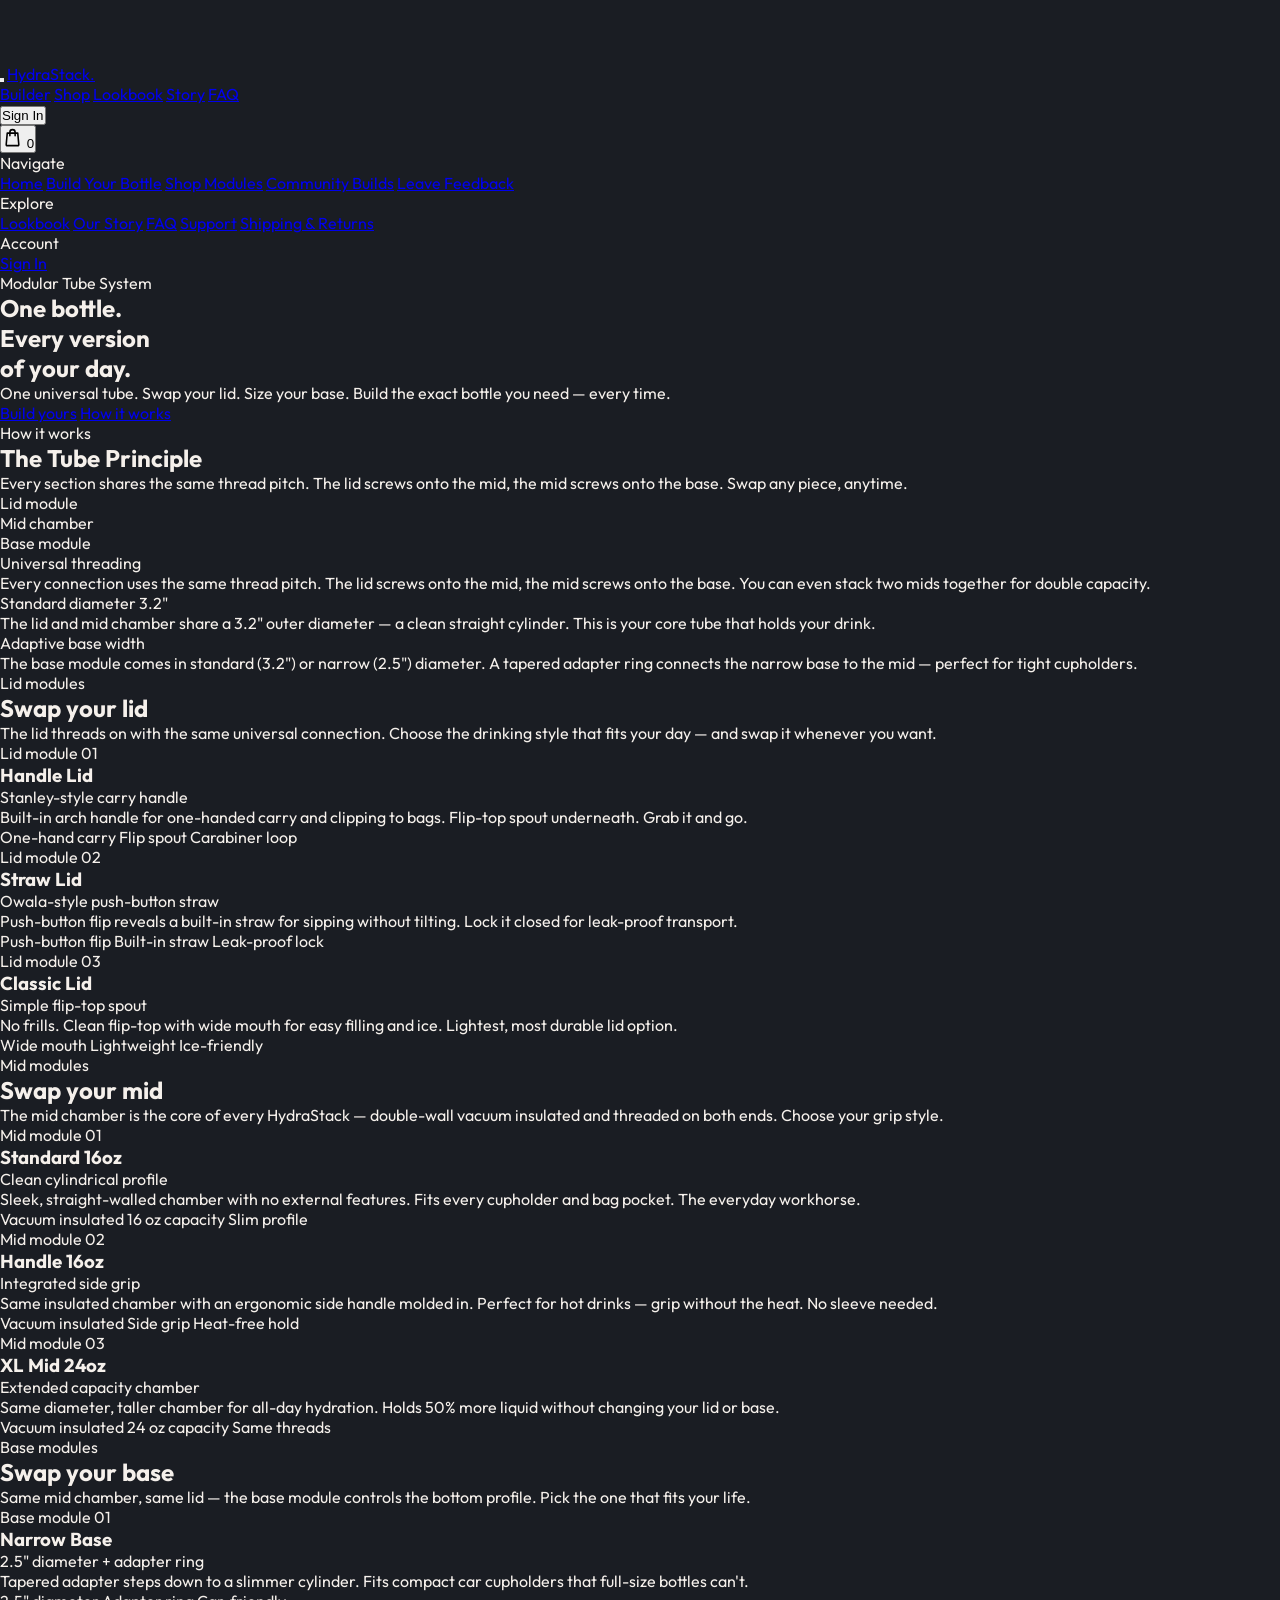
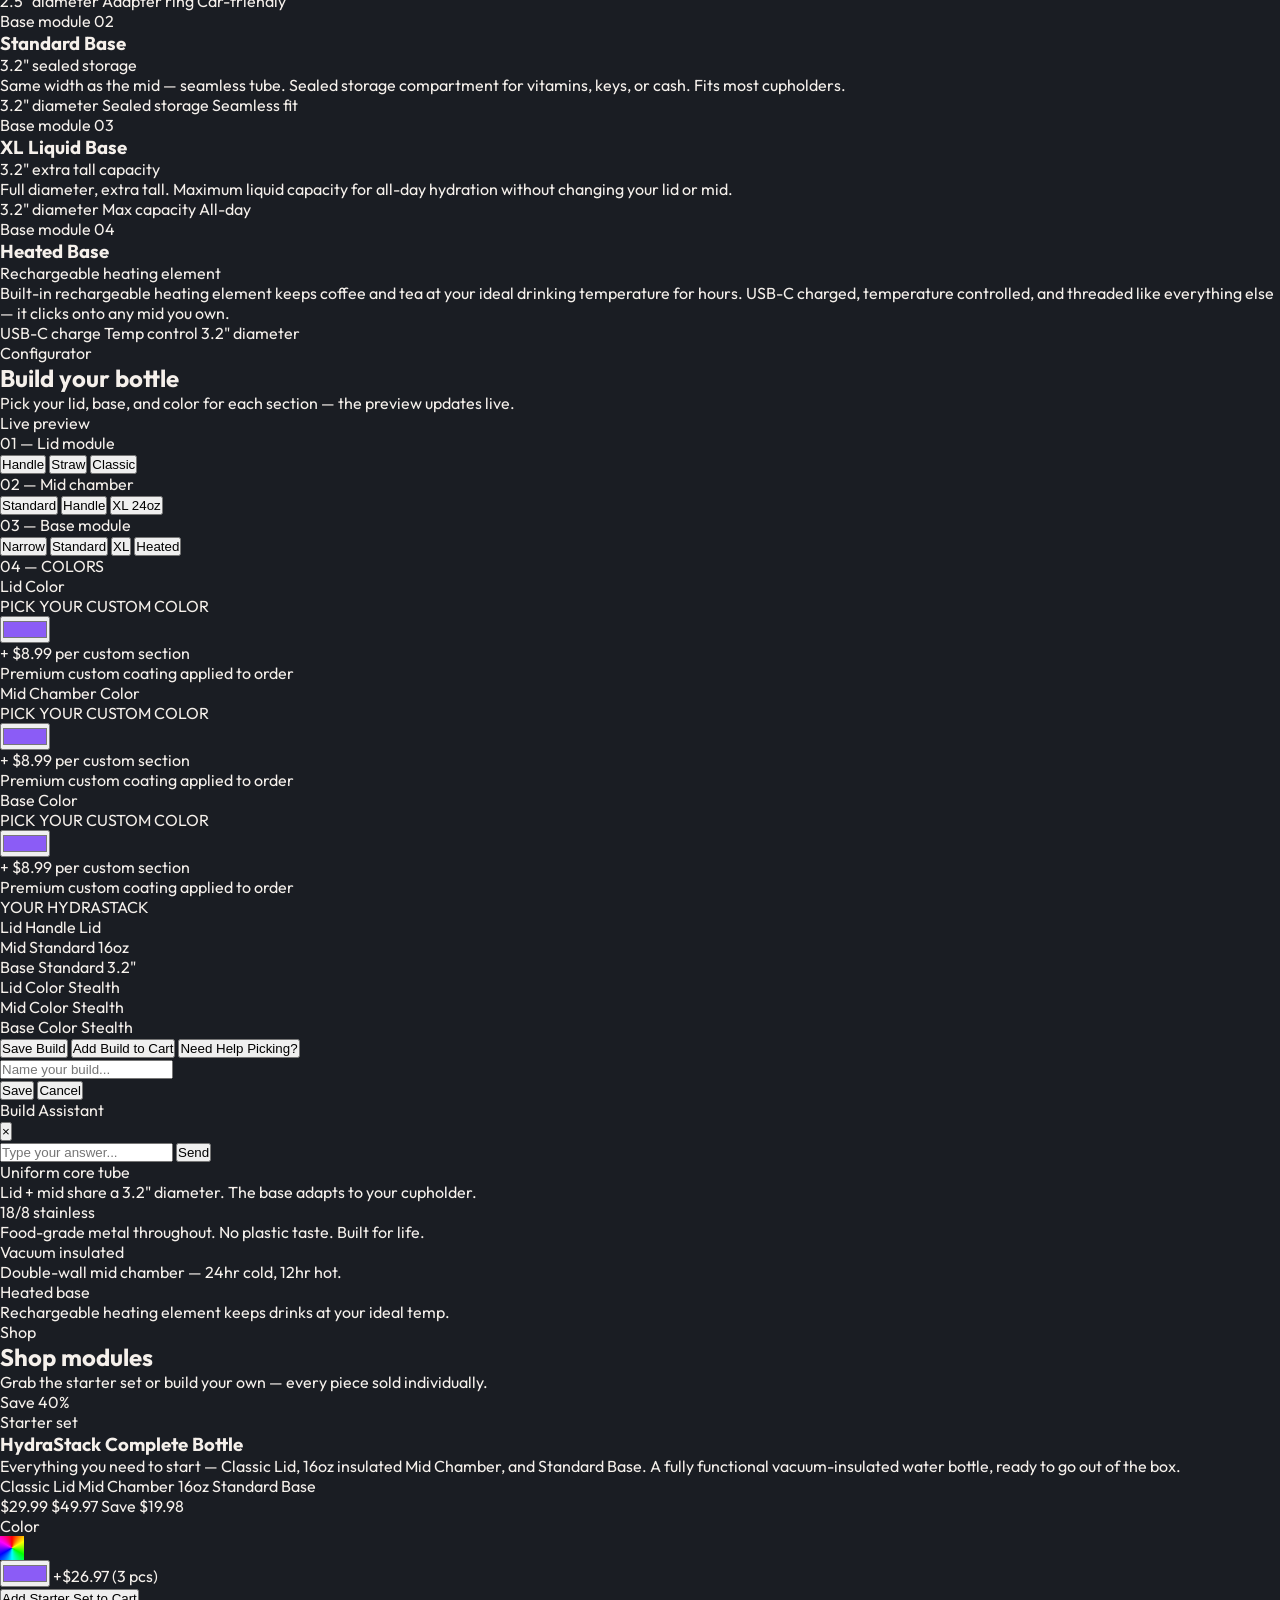
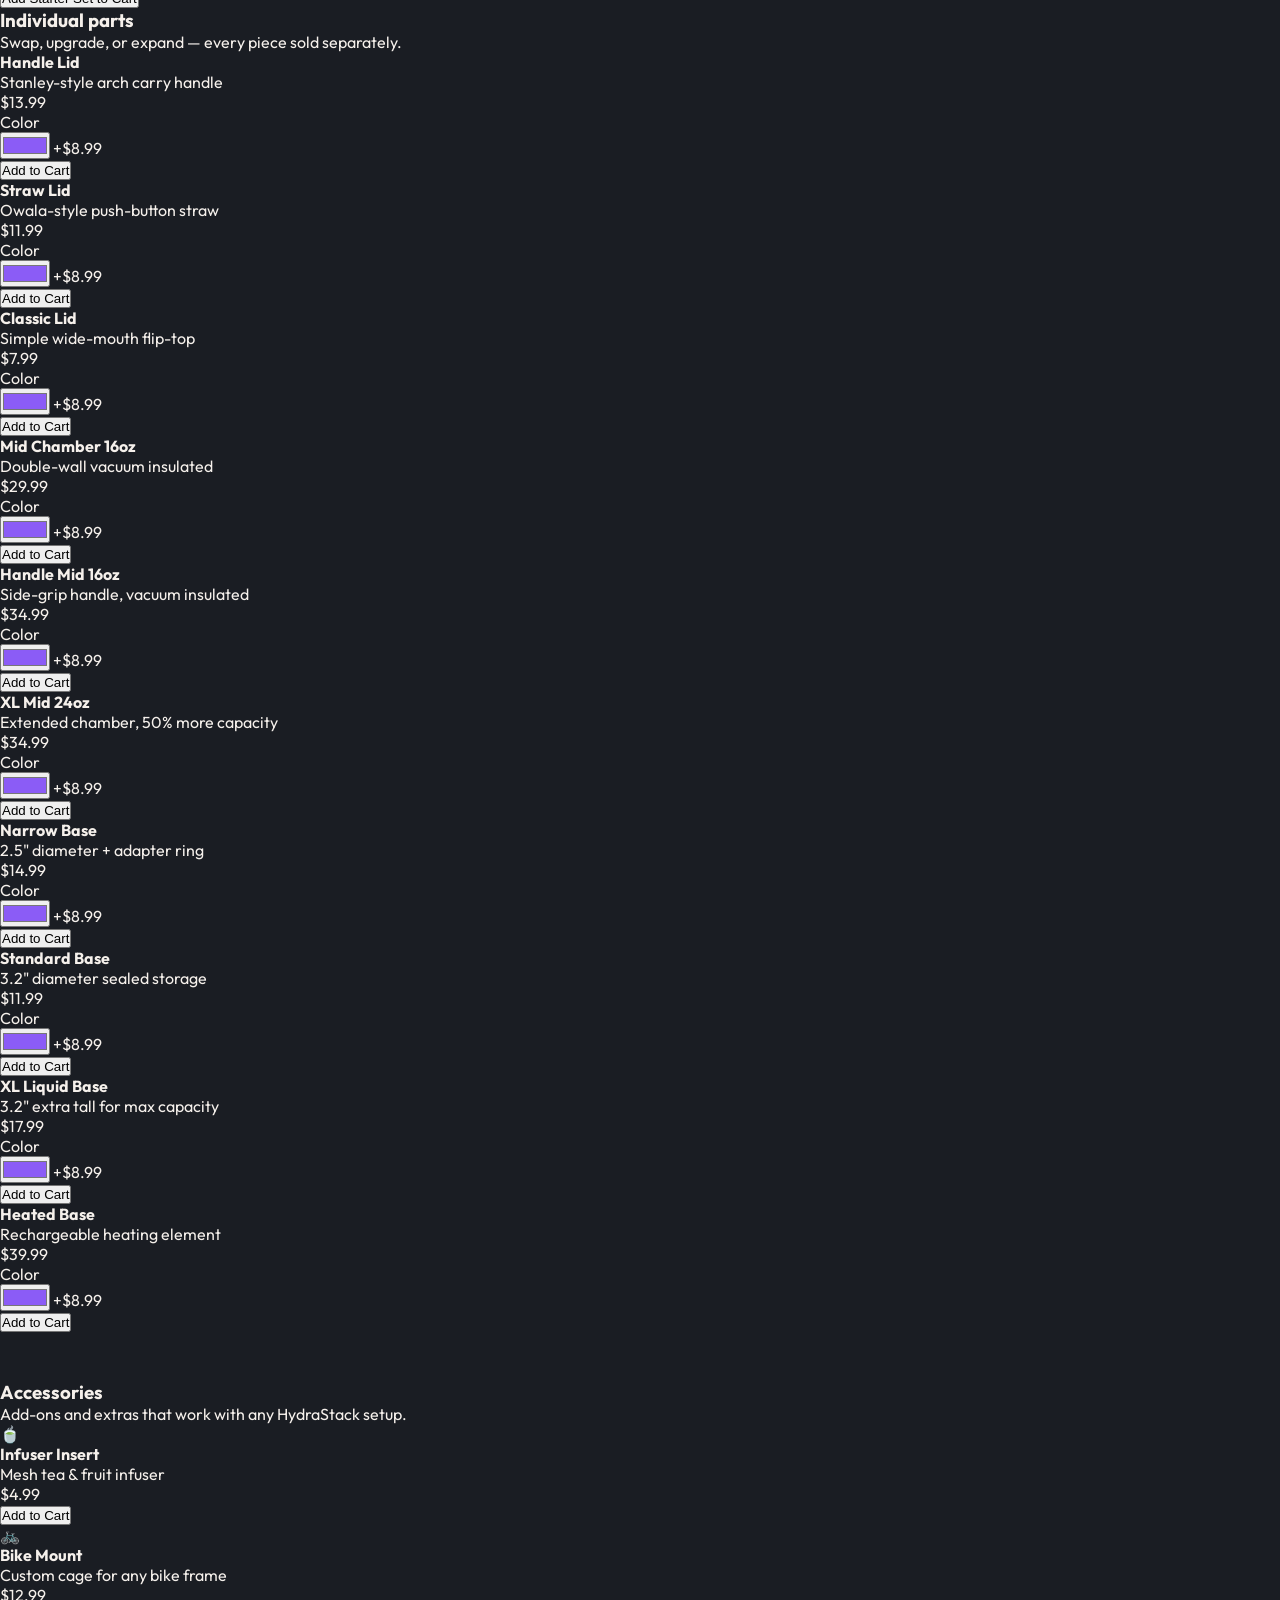
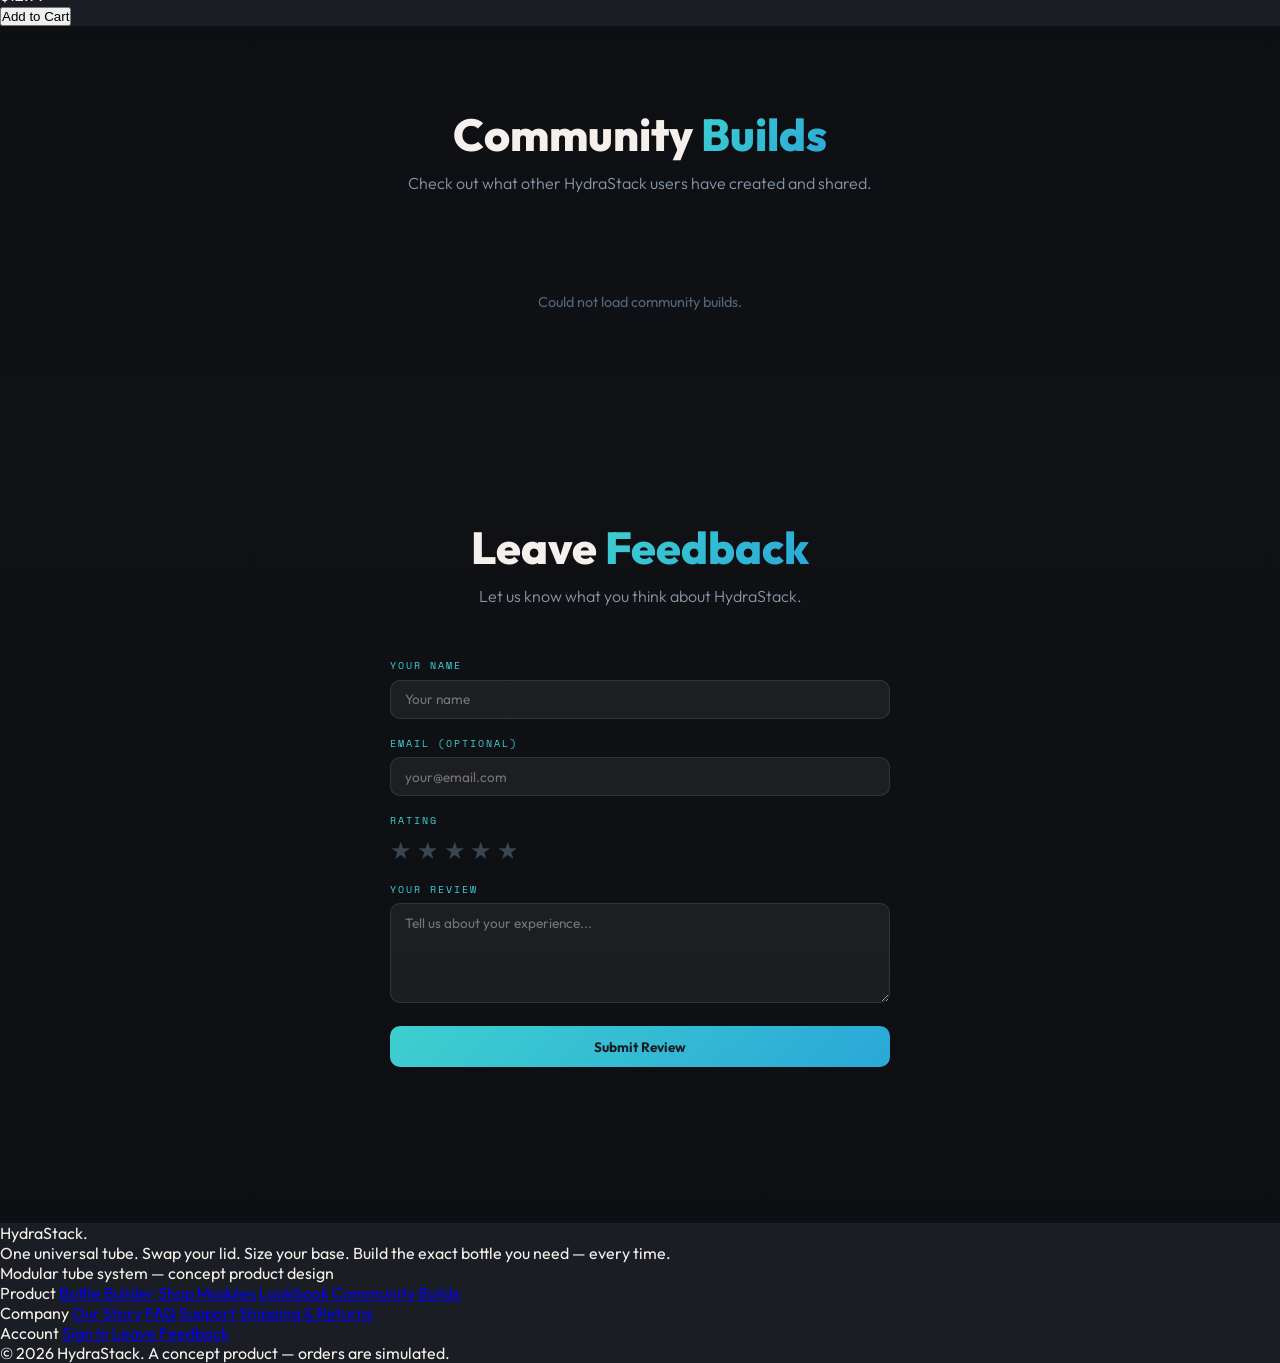
==== commit aa4adf8b: "Phase 3: Rebuild configurator, Build Assistant, and shop - updatePreview() now renders the live prev" ====
--- a/wwwroot/index.html
+++ b/wwwroot/index.html
@@ -57,457 +57,6 @@
     line-height: 1.6;
   }
 
-  /* === BOTTLE BUILDER === */
-  .builder-section {
-    padding: 5rem 2rem;
-    background: linear-gradient(180deg, var(--dark), #0F1115);
-    text-align: center;
-  }
-
-  .builder-layout {
-    display: flex;
-    align-items: flex-start;
-    justify-content: center;
-    gap: 4rem;
-    flex-wrap: wrap;
-    max-width: 1100px;
-    margin: 0 auto;
-  }
-
-  .builder-preview {
-    display: flex;
-    flex-direction: column;
-    align-items: center;
-    min-width: 200px;
-    position: sticky;
-    top: 2rem;
-    padding-top: 50px;
-  }
-
-  .preview-label {
-    font-family: 'Space Mono', monospace;
-    font-size: 0.65rem;
-    letter-spacing: 3px;
-    color: var(--accent);
-    margin-bottom: 1.5rem;
-  }
-
-  .preview-bottle {
-    display: flex;
-    flex-direction: column;
-    align-items: center;
-    transition: all 0.4s ease;
-  }
-
-  .pv-lid {
-    height: 55px;
-    border-radius: 16px 16px 0 0;
-    position: relative;
-    transition: all 0.4s ease;
-    box-shadow: inset 0 2px 8px rgba(255,255,255,0.25), 0 3px 10px rgba(0,0,0,0.25);
-    width: 100px;
-  }
-
-  .pv-handle-arch {
-    width: 74px; height: 42px;
-    border: 7px solid;
-    border-bottom: none;
-    border-radius: 37px 37px 0 0;
-    position: absolute;
-    top: -38px; left: 50%;
-    transform: translateX(-50%);
-    transition: all 0.4s ease;
-  }
-
-  .pv-handle-arch::before, .pv-handle-arch::after {
-    content: '';
-    width: 11px; height: 11px;
-    border-radius: 50%;
-    position: absolute; bottom: -6px;
-    transition: all 0.4s ease;
-  }
-
-  .pv-handle-arch::before { left: -9px; }
-  .pv-handle-arch::after { right: -9px; }
-
-  .pv-straw-btn {
-    width: 46px; height: 24px;
-    border-radius: 12px 12px 4px 4px;
-    position: absolute;
-    top: -18px; left: 50%;
-    transform: translateX(-50%);
-    transition: all 0.4s ease;
-    box-shadow: 0 -2px 8px rgba(0,0,0,0.15);
-  }
-
-  .pv-straw-btn::before {
-    content: '';
-    width: 6px; height: 6px;
-    background: rgba(255,255,255,0.4);
-    border-radius: 50%;
-    position: absolute; top: 5px; left: 50%;
-    transform: translateX(-50%);
-  }
-
-  .pv-classic-knob {
-    width: 36px; height: 14px;
-    border-radius: 8px 8px 3px 3px;
-    position: absolute;
-    top: -10px; left: 50%;
-    transform: translateX(-50%);
-    transition: all 0.4s ease;
-  }
-
-  .pv-thread {
-    height: 3px;
-    width: 70%;
-    background: rgba(62,207,207,0.3);
-    transition: all 0.4s ease;
-  }
-
-  .pv-mid {
-    width: 100px;
-    height: 180px;
-    position: relative;
-    transition: all 0.4s ease;
-    box-shadow: inset 2px 0 8px rgba(255,255,255,0.1), inset -2px 0 8px rgba(0,0,0,0.12);
-    overflow: visible;
-  }
-
-  .pv-mid .pv-shine {
-    position: absolute;
-    top: 12px; bottom: 12px; left: 8px;
-    width: 3px;
-    background: rgba(255,255,255,0.08);
-    border-radius: 2px;
-  }
-
-  /* Stanley-style side handle on mid chamber */
-  .pv-mid-handle {
-    position: absolute;
-    right: -28px;
-    top: 18px;
-    width: 22px;
-    height: 130px;
-    border: 7px solid;
-    border-left: none;
-    border-radius: 0 40px 40px 0;
-    display: none;
-    transition: all 0.4s ease;
-  }
-
-  .pv-mid-handle::before,
-  .pv-mid-handle::after {
-    content: '';
-    position: absolute;
-    left: -4px;
-    width: 10px;
-    height: 10px;
-    border-radius: 50%;
-    background: var(--handle-color, #4a5f6e);
-    transition: all 0.4s ease;
-  }
-
-  .pv-mid-handle::before { top: -3px; }
-  .pv-mid-handle::after { bottom: -3px; }
-
-  .pv-base-wrap {
-    display: flex;
-    flex-direction: column;
-    align-items: center;
-    transition: all 0.4s ease;
-  }
-
-  .pv-adapter {
-    height: 14px;
-    transition: all 0.4s ease;
-    display: none;
-  }
-
-  .pv-base {
-    height: 100px;
-    border-radius: 0 0 12px 12px;
-    position: relative;
-    transition: all 0.4s ease;
-    box-shadow: inset 2px 0 6px rgba(255,255,255,0.08), inset -2px 0 6px rgba(0,0,0,0.15), 0 8px 20px rgba(0,0,0,0.35);
-  }
-
-  .pv-base-grip {
-    position: absolute;
-    bottom: 0; left: 0; right: 0;
-    height: 10px;
-    background: rgba(0,0,0,0.2);
-    border-radius: 0 0 12px 12px;
-  }
-
-  /* Heat ring glow */
-  .pv-heat-ring {
-    position: absolute;
-    bottom: 14px; left: 50%;
-    transform: translateX(-50%);
-    width: 36px; height: 36px;
-    border: 2px solid rgba(255,150,50,0.4);
-    border-radius: 50%;
-    background: radial-gradient(circle, rgba(255,100,30,0.25), transparent 70%);
-    display: none;
-    transition: all 0.4s ease;
-    animation: heatPulse 2s ease-in-out infinite;
-  }
-
-  @keyframes heatPulse {
-    0%, 100% { opacity: 0.6; box-shadow: 0 0 8px rgba(255,100,30,0.2); }
-    50% { opacity: 1; box-shadow: 0 0 18px rgba(255,100,30,0.4); }
-  }
-
-  /* Builder options */
-  .builder-options {
-    display: flex;
-    flex-direction: column;
-    gap: 2rem;
-    min-width: 280px;
-    max-width: 440px;
-    text-align: left;
-  }
-
-  .option-group { }
-
-  .option-group-title {
-    font-family: 'Space Mono', monospace;
-    font-size: 0.65rem;
-    letter-spacing: 3px;
-    color: var(--accent);
-    margin-bottom: 0.8rem;
-    display: block;
-  }
-
-  .option-row {
-    display: flex;
-    gap: 8px;
-    flex-wrap: wrap;
-  }
-
-  .option-btn {
-    background: rgba(255,255,255,0.04);
-    border: 2px solid rgba(255,255,255,0.1);
-    border-radius: 12px;
-    padding: 0.6rem 1rem;
-    color: var(--warm);
-    font-family: 'Outfit', sans-serif;
-    font-size: 0.8rem;
-    font-weight: 400;
-    cursor: pointer;
-    transition: all 0.25s ease;
-    display: flex;
-    align-items: center;
-    gap: 6px;
-  }
-
-  .option-btn:hover {
-    background: rgba(255,255,255,0.08);
-    border-color: rgba(255,255,255,0.2);
-  }
-
-  .option-btn.active {
-    background: rgba(62,207,207,0.1);
-    border-color: var(--accent);
-    color: white;
-    font-weight: 600;
-  }
-
-  .option-btn .mini-icon { font-size: 0.9rem; }
-
-  /* Per-section color pickers */
-  .color-section-picker {
-    margin-top: 0.5rem;
-  }
-
-  .color-section-label {
-    font-size: 0.72rem;
-    color: #7788AA;
-    font-weight: 400;
-    margin-bottom: 0.4rem;
-    display: block;
-  }
-
-  .color-row {
-    display: flex;
-    gap: 8px;
-    flex-wrap: wrap;
-    margin-bottom: 0.8rem;
-  }
-
-  .builder-swatch {
-    width: 34px; height: 34px;
-    border-radius: 50%;
-    border: 3px solid transparent;
-    cursor: pointer;
-    transition: all 0.25s ease;
-    position: relative;
-  }
-
-  .builder-swatch:hover { transform: scale(1.12); }
-
-  .builder-swatch.active {
-    border-color: var(--accent);
-    box-shadow: 0 0 10px rgba(62,207,207,0.3);
-  }
-
-  /* Build summary */
-  .build-summary {
-    margin-top: 1rem;
-    background: rgba(255,255,255,0.03);
-    border: 1px solid rgba(255,255,255,0.08);
-    border-radius: 14px;
-    padding: 1.2rem 1.5rem;
-  }
-
-  .build-summary .summary-title {
-    font-family: 'Space Mono', monospace;
-    font-size: 0.6rem;
-    letter-spacing: 2px;
-    color: var(--accent);
-    margin-bottom: 0.6rem;
-    display: block;
-  }
-
-  .summary-line {
-    display: flex;
-    justify-content: space-between;
-    align-items: center;
-    padding: 0.25rem 0;
-    font-size: 0.8rem;
-    color: #AAB8CC;
-    font-weight: 300;
-  }
-
-  .summary-line .val { color: var(--warm); font-weight: 500; }
-
-  /* Features */
-  .features-grid {
-    display: grid;
-    grid-template-columns: repeat(auto-fit, minmax(200px, 1fr));
-    gap: 1.5rem;
-    padding: 4rem 2rem;
-    max-width: 900px;
-    margin: 0 auto;
-  }
-
-  .feature-card {
-    text-align: center;
-    padding: 2rem 1.5rem;
-    background: rgba(255,255,255,0.03);
-    border-radius: 16px;
-    border: 1px solid rgba(255,255,255,0.06);
-    transition: all 0.3s ease;
-  }
-
-  .feature-card:hover { background: rgba(255,255,255,0.06); transform: translateY(-4px); }
-
-  .feature-icon { font-size: 2rem; margin-bottom: 0.8rem; display: block; }
-  .feature-card h4 { font-size: 0.95rem; font-weight: 600; margin-bottom: 0.4rem; }
-  .feature-card p { font-size: 0.78rem; color: #7788AA; line-height: 1.5; font-weight: 300; }
-
-
-  /* === BUILDER ACTION BUTTONS === */
-  .builder-actions {
-    display: flex;
-    gap: 0.8rem;
-    margin-top: 1.2rem;
-    flex-wrap: wrap;
-  }
-
-  .builder-action-btn {
-    flex: 1;
-    min-width: 140px;
-    padding: 0.7rem 1.2rem;
-    border: none;
-    border-radius: 10px;
-    font-family: 'Outfit', sans-serif;
-    font-size: 0.82rem;
-    font-weight: 600;
-    cursor: pointer;
-    transition: all 0.25s ease;
-  }
-
-  .builder-action-btn.save-btn {
-    background: rgba(255,255,255,0.06);
-    border: 1px solid rgba(255,255,255,0.12);
-    color: var(--warm);
-  }
-
-  .builder-action-btn.save-btn:hover {
-    background: rgba(255,255,255,0.1);
-    border-color: var(--accent);
-  }
-
-  .builder-action-btn.cart-btn {
-    background: linear-gradient(135deg, var(--accent), var(--accent2));
-    color: var(--dark);
-    font-weight: 700;
-  }
-
-  .builder-action-btn.cart-btn:hover { opacity: 0.9; }
-
-  .builder-action-btn.added {
-    background: #2ecc71 !important;
-    color: #fff !important;
-    border-color: #2ecc71 !important;
-  }
-
-  /* === SAVE BUILD NAME PROMPT === */
-  .save-name-prompt {
-    display: none;
-    margin-top: 0.8rem;
-    background: rgba(255,255,255,0.04);
-    border: 1px solid rgba(255,255,255,0.1);
-    border-radius: 10px;
-    padding: 1rem;
-  }
-
-  .save-name-prompt.open { display: block; }
-
-  .save-name-prompt input {
-    width: 100%;
-    padding: 0.5rem 0.8rem;
-    background: rgba(255,255,255,0.06);
-    border: 1px solid rgba(255,255,255,0.12);
-    border-radius: 8px;
-    color: var(--warm);
-    font-family: 'Outfit', sans-serif;
-    font-size: 0.82rem;
-    margin-bottom: 0.6rem;
-    outline: none;
-  }
-
-  .save-name-prompt input:focus { border-color: var(--accent); }
-
-  .save-name-prompt .save-name-actions {
-    display: flex;
-    gap: 0.5rem;
-  }
-
-  .save-name-prompt button {
-    flex: 1;
-    padding: 0.45rem;
-    border: none;
-    border-radius: 8px;
-    font-family: 'Outfit', sans-serif;
-    font-size: 0.78rem;
-    font-weight: 600;
-    cursor: pointer;
-  }
-
-  .save-name-confirm {
-    background: linear-gradient(135deg, var(--accent), var(--accent2));
-    color: var(--dark);
-  }
-
-  .save-name-cancel {
-    background: rgba(255,255,255,0.06);
-    color: var(--warm);
-    border: 1px solid rgba(255,255,255,0.1) !important;
-  }
-
   /* === MY BUILDS MODAL === */
   .builds-overlay {
     position: fixed;
@@ -950,503 +499,6 @@
     font-family: 'Space Mono', monospace;
   }
 
-  /* === SHOP === */
-  .shop-section {
-    padding: 5rem 2rem;
-    background: linear-gradient(180deg, #0F1115, #0D0F13);
-    text-align: center;
-  }
-
-  .shop-grid {
-    display: grid;
-    grid-template-columns: repeat(auto-fill, minmax(220px, 1fr));
-    gap: 1.5rem;
-    max-width: 1050px;
-    margin: 0 auto;
-  }
-
-  /* Individual Parts Header */
-  .individual-parts-header {
-    max-width: 1050px;
-    margin: 0 auto 2rem;
-    text-align: center;
-    padding: 1.5rem 0 0.5rem;
-    border-top: 1px solid rgba(62,207,207,0.12);
-  }
-
-  .individual-parts-header h3 {
-    font-size: 1.4rem;
-    font-weight: 700;
-    margin-bottom: 0.4rem;
-    letter-spacing: 0.5px;
-  }
-
-  .individual-parts-header h3 span {
-    background: linear-gradient(135deg, var(--accent), var(--accent2));
-    -webkit-background-clip: text;
-    -webkit-text-fill-color: transparent;
-    background-clip: text;
-  }
-
-  .individual-parts-header p {
-    color: #8899AA;
-    font-size: 0.95rem;
-    font-weight: 300;
-  }
-
-  /* Starter Bundle Card */
-  .starter-bundle {
-    max-width: 1050px;
-    margin: 0 auto 2.5rem;
-    background: linear-gradient(135deg, rgba(62,207,207,0.08), rgba(42,168,216,0.06));
-    border: 2px solid rgba(62,207,207,0.2);
-    border-radius: 24px;
-    padding: 2.5rem;
-    display: flex;
-    align-items: center;
-    gap: 3rem;
-    position: relative;
-    overflow: hidden;
-    transition: all 0.3s ease;
-  }
-
-  .starter-bundle:hover {
-    border-color: rgba(62,207,207,0.35);
-    box-shadow: 0 8px 32px rgba(62,207,207,0.1);
-  }
-
-  .starter-bundle .bundle-badge {
-    position: absolute;
-    top: 16px; right: 20px;
-    font-family: 'Space Mono', monospace;
-    font-size: 0.6rem;
-    letter-spacing: 2px;
-    color: #4CAF50;
-    background: rgba(76,175,80,0.12);
-    border: 1px solid rgba(76,175,80,0.3);
-    border-radius: 20px;
-    padding: 4px 12px;
-  }
-
-  .bundle-visual {
-    display: flex;
-    flex-direction: column;
-    align-items: center;
-    flex-shrink: 0;
-  }
-
-  .bv-lid {
-    width: 64px; height: 35px;
-    background: linear-gradient(180deg, #D8E2EA, var(--lid-section));
-    border-radius: 10px 10px 0 0;
-    box-shadow: inset 0 2px 5px rgba(255,255,255,0.25);
-    position: relative;
-  }
-
-  .bv-lid::before {
-    content: '';
-    width: 24px; height: 10px;
-    background: linear-gradient(180deg, #E8EEF2, #B0BEC5);
-    border-radius: 6px 6px 2px 2px;
-    position: absolute;
-    top: -7px; left: 50%;
-    transform: translateX(-50%);
-  }
-
-  .bv-thread {
-    width: 45px; height: 2px;
-    background: rgba(62,207,207,0.3);
-  }
-
-  .bv-mid {
-    width: 64px; height: 100px;
-    background: linear-gradient(180deg, var(--mid-section), #7A9AAE);
-    box-shadow: inset 2px 0 4px rgba(255,255,255,0.1), inset -2px 0 4px rgba(0,0,0,0.1);
-    position: relative;
-  }
-
-  .bv-mid .bv-shine {
-    position: absolute;
-    top: 8px; bottom: 8px; left: 5px;
-    width: 2px;
-    background: rgba(255,255,255,0.08);
-    border-radius: 2px;
-  }
-
-  .bv-base {
-    width: 64px; height: 55px;
-    background: linear-gradient(180deg, var(--bottom-section), #5A7A8E);
-    border-radius: 0 0 8px 8px;
-    box-shadow: 0 4px 12px rgba(0,0,0,0.3);
-  }
-
-  .bundle-info {
-    flex: 1;
-  }
-
-  .bundle-info .bundle-tag {
-    font-family: 'Space Mono', monospace;
-    font-size: 0.6rem;
-    letter-spacing: 3px;
-    color: var(--accent);
-    margin-bottom: 0.5rem;
-    display: block;
-  }
-
-  .bundle-info h3 {
-    font-size: 1.5rem;
-    font-weight: 800;
-    margin-bottom: 0.4rem;
-  }
-
-  .bundle-info .bundle-desc {
-    font-size: 0.88rem;
-    color: #8899AA;
-    font-weight: 300;
-    line-height: 1.6;
-    margin-bottom: 1rem;
-    max-width: 420px;
-  }
-
-  .bundle-pricing {
-    display: flex;
-    align-items: baseline;
-    gap: 1rem;
-    margin-bottom: 1.2rem;
-  }
-
-  .bundle-price {
-    font-family: 'Space Mono', monospace;
-    font-size: 2rem;
-    font-weight: 700;
-    color: var(--accent);
-  }
-
-  .bundle-original {
-    font-family: 'Space Mono', monospace;
-    font-size: 1rem;
-    color: #667788;
-    text-decoration: line-through;
-  }
-
-  .bundle-savings {
-    font-size: 0.78rem;
-    color: #4CAF50;
-    font-weight: 600;
-  }
-
-  .bundle-includes {
-    display: flex;
-    gap: 0.6rem;
-    flex-wrap: wrap;
-    margin-bottom: 1.2rem;
-  }
-
-  .bundle-includes .bi-item {
-    font-size: 0.72rem;
-    color: #AAB8CC;
-    background: rgba(255,255,255,0.05);
-    border: 1px solid rgba(255,255,255,0.08);
-    border-radius: 8px;
-    padding: 4px 10px;
-    display: flex;
-    align-items: center;
-    gap: 5px;
-  }
-
-  .bundle-atc {
-    padding: 0.8rem 2rem;
-    background: var(--accent);
-    border: none;
-    border-radius: 12px;
-    color: var(--dark);
-    font-family: 'Outfit', sans-serif;
-    font-size: 0.95rem;
-    font-weight: 700;
-    cursor: pointer;
-    transition: all 0.25s ease;
-  }
-
-  .bundle-atc:hover {
-    background: #50E0E0;
-    transform: translateY(-1px);
-    box-shadow: 0 4px 16px rgba(62,207,207,0.3);
-  }
-
-  .bundle-atc.added {
-    background: #4CAF50;
-    color: white;
-  }
-
-  @media (max-width: 650px) {
-    .starter-bundle {
-      flex-direction: column;
-      text-align: center;
-      padding: 2rem 1.5rem;
-      gap: 1.5rem;
-    }
-    .bundle-includes { justify-content: center; }
-    .bundle-pricing { justify-content: center; }
-  }
-
-  .product-card {
-    background: rgba(255,255,255,0.03);
-    border: 1px solid rgba(255,255,255,0.07);
-    border-radius: 18px;
-    padding: 1.8rem 1.4rem 1.4rem;
-    text-align: center;
-    transition: all 0.3s ease;
-    display: flex;
-    flex-direction: column;
-    align-items: center;
-  }
-
-  .product-card:hover {
-    background: rgba(255,255,255,0.06);
-    border-color: rgba(255,255,255,0.14);
-    transform: translateY(-4px);
-  }
-
-  .product-card .prod-icon {
-    width: 60px; height: 60px;
-    border-radius: 14px;
-    display: flex;
-    align-items: center;
-    justify-content: center;
-    font-size: 1.6rem;
-    margin-bottom: 1rem;
-    flex-shrink: 0;
-  }
-
-  .product-card h4 {
-    font-size: 0.95rem;
-    font-weight: 600;
-    margin-bottom: 0.25rem;
-  }
-
-  .product-card .prod-desc {
-    font-size: 0.72rem;
-    color: #7788AA;
-    line-height: 1.4;
-    font-weight: 300;
-    margin-bottom: 0.8rem;
-    min-height: 32px;
-  }
-
-  .product-card .prod-price {
-    font-family: 'Space Mono', monospace;
-    font-size: 1.1rem;
-    font-weight: 700;
-    color: var(--accent);
-    margin-bottom: 1rem;
-  }
-
-  .add-to-cart-btn {
-    width: 100%;
-    padding: 0.65rem 1rem;
-    background: rgba(62,207,207,0.12);
-    border: 2px solid var(--accent);
-    border-radius: 10px;
-    color: var(--accent);
-    font-family: 'Outfit', sans-serif;
-    font-size: 0.82rem;
-    font-weight: 600;
-    cursor: pointer;
-    transition: all 0.25s ease;
-  }
-
-  .add-to-cart-btn:hover {
-    background: var(--accent);
-    color: var(--dark);
-  }
-
-  .add-to-cart-btn.added {
-    background: rgba(76,175,80,0.15);
-    border-color: #4CAF50;
-    color: #4CAF50;
-  }
-
-  .add-to-cart-btn .atc-badge {
-    display: inline-flex;
-    align-items: center;
-    justify-content: center;
-    background: #4CAF50;
-    color: #fff;
-    font-size: 0.7rem;
-    font-weight: 700;
-    width: 18px;
-    height: 18px;
-    border-radius: 50%;
-    margin-left: 0.4rem;
-    vertical-align: middle;
-  }
-
-  .atc-inline-controls {
-    display: flex;
-    align-items: center;
-    justify-content: center;
-    gap: 0.5rem;
-    width: 100%;
-  }
-
-  .atc-inline-controls .atc-pm-btn {
-    width: 28px;
-    height: 28px;
-    border-radius: 50%;
-    border: 1.5px solid #4CAF50;
-    background: rgba(76,175,80,0.1);
-    color: #4CAF50;
-    font-size: 1rem;
-    font-weight: 700;
-    cursor: pointer;
-    display: flex;
-    align-items: center;
-    justify-content: center;
-    transition: all 0.2s;
-    padding: 0;
-    line-height: 1;
-  }
-
-  .atc-inline-controls .atc-pm-btn:hover {
-    background: #4CAF50;
-    color: #fff;
-  }
-
-  .atc-inline-controls .atc-qty-label {
-    font-family: 'Space Mono', monospace;
-    font-size: 0.85rem;
-    font-weight: 600;
-    color: #4CAF50;
-    min-width: 20px;
-    text-align: center;
-  }
-
-  /* Per-product color selector */
-  .prod-color-label {
-    font-size: 0.65rem;
-    font-family: 'Space Mono', monospace;
-    letter-spacing: 1px;
-    color: #7788AA;
-    margin-bottom: 0.3rem;
-    text-align: center;
-  }
-
-  .prod-color-row {
-    display: flex;
-    gap: 6px;
-    justify-content: center;
-    margin-bottom: 0.8rem;
-  }
-
-  .prod-swatch {
-    width: 24px; height: 24px;
-    border-radius: 50%;
-    cursor: pointer;
-    border: 2px solid transparent;
-    transition: all 0.2s ease;
-    flex-shrink: 0;
-  }
-
-  .prod-swatch:hover {
-    transform: scale(1.15);
-  }
-
-  .prod-swatch.active {
-    border-color: var(--accent);
-    box-shadow: 0 0 8px rgba(62,207,207,0.4);
-  }
-
-  .prod-swatch.custom-prod-swatch {
-    background: conic-gradient(red, yellow, lime, aqua, blue, magenta, red) !important;
-    position: relative;
-  }
-
-  .prod-swatch.custom-prod-swatch::after {
-    content: '+';
-    position: absolute;
-    inset: 0;
-    display: flex;
-    align-items: center;
-    justify-content: center;
-    font-size: 0.6rem;
-    font-weight: 800;
-    color: white;
-    text-shadow: 0 1px 2px rgba(0,0,0,0.6);
-  }
-
-  .prod-custom-picker {
-    display: none;
-    margin-top: 0.4rem;
-    text-align: center;
-  }
-
-  .prod-custom-picker.open { display: flex; align-items: center; justify-content: center; gap: 0.5rem; }
-
-  .prod-custom-picker input[type="color"] {
-    -webkit-appearance: none;
-    appearance: none;
-    width: 30px; height: 30px;
-    border: 2px solid rgba(255,255,255,0.15);
-    border-radius: 50%;
-    background: none;
-    cursor: pointer;
-    padding: 0;
-  }
-
-  .prod-custom-picker input[type="color"]::-webkit-color-swatch-wrapper { padding: 0; }
-  .prod-custom-picker input[type="color"]::-webkit-color-swatch { border: none; border-radius: 50%; }
-
-  .prod-custom-price-tag {
-    font-size: 0.6rem;
-    color: var(--accent);
-    font-family: 'Space Mono', monospace;
-  }
-
-  /* Color name tag in cart items */
-  .ci-color {
-    font-size: 0.65rem;
-    color: #7788AA;
-    font-weight: 400;
-  }
-
-  /* Bundle color row */
-  .bundle-color-section {
-    margin-bottom: 1.2rem;
-  }
-
-  .bundle-color-label {
-    font-size: 0.65rem;
-    font-family: 'Space Mono', monospace;
-    letter-spacing: 1px;
-    color: #7788AA;
-    margin-bottom: 0.4rem;
-  }
-
-  .bundle-color-row {
-    display: flex;
-    gap: 8px;
-    flex-wrap: wrap;
-  }
-
-  .bundle-swatch {
-    width: 28px; height: 28px;
-    border-radius: 50%;
-    cursor: pointer;
-    border: 2px solid transparent;
-    transition: all 0.2s ease;
-  }
-
-  .bundle-swatch:hover {
-    transform: scale(1.15);
-  }
-
-  .bundle-swatch.active {
-    border-color: var(--accent);
-    box-shadow: 0 0 8px rgba(62,207,207,0.4);
-  }
-
-  /* Floating cart button */
-
   /* Cart Drawer */
   .cart-overlay {
     position: fixed;
@@ -2366,260 +1418,6 @@
     100% { filter: drop-shadow(0 0 0px rgba(62,207,207,0)); }
   }
 
-  /* === CUSTOM COLOR PICKER === */
-  .builder-swatch.custom-swatch {
-    background: conic-gradient(red, yellow, lime, aqua, blue, magenta, red) !important;
-    position: relative;
-  }
-
-  .builder-swatch.custom-swatch::after {
-    content: '+';
-    position: absolute;
-    inset: 0;
-    display: flex;
-    align-items: center;
-    justify-content: center;
-    font-size: 0.85rem;
-    font-weight: 800;
-    color: white;
-    text-shadow: 0 1px 3px rgba(0,0,0,0.6);
-  }
-
-  .custom-color-picker {
-    display: none;
-    margin-top: 0.6rem;
-    background: rgba(255,255,255,0.04);
-    border: 1px solid rgba(255,255,255,0.1);
-    border-radius: 12px;
-    padding: 0.8rem;
-  }
-
-  .custom-color-picker.open { display: block; }
-
-  .custom-color-picker label {
-    font-family: 'Space Mono', monospace;
-    font-size: 0.55rem;
-    letter-spacing: 2px;
-    color: #7788AA;
-    display: block;
-    margin-bottom: 0.4rem;
-  }
-
-  .custom-picker-row {
-    display: flex;
-    align-items: center;
-    gap: 0.6rem;
-  }
-
-  .custom-picker-row input[type="color"] {
-    -webkit-appearance: none;
-    appearance: none;
-    width: 44px;
-    height: 44px;
-    border: 2px solid rgba(255,255,255,0.15);
-    border-radius: 50%;
-    background: none;
-    cursor: pointer;
-    padding: 0;
-    overflow: hidden;
-  }
-
-  .custom-picker-row input[type="color"]::-webkit-color-swatch-wrapper { padding: 0; }
-  .custom-picker-row input[type="color"]::-webkit-color-swatch {
-    border: none;
-    border-radius: 50%;
-  }
-
-  .custom-color-price {
-    font-size: 0.72rem;
-    color: var(--accent);
-    font-weight: 600;
-    font-family: 'Space Mono', monospace;
-  }
-
-  .custom-color-note {
-    font-size: 0.65rem;
-    color: #556677;
-    margin-top: 0.3rem;
-  }
-
-  @media (max-width: 768px) {
-    .builder-layout { flex-direction: column; align-items: center; }
-    .builder-preview { position: static; }
-    .builder-options { min-width: auto; width: 100%; max-width: 400px; }
-  }
-  /* === BUILD ASSISTANT CHAT === */
-  .assist-btn {
-    background: rgba(62,207,207,0.1) !important;
-    border: 1px solid rgba(62,207,207,0.3) !important;
-    color: var(--accent) !important;
-  }
-  .assist-btn:hover {
-    background: rgba(62,207,207,0.2) !important;
-  }
-
-  .chat-window {
-    width: 100%;
-    max-height: 500px;
-    background: rgba(255,255,255,0.03);
-    border: 1px solid rgba(62,207,207,0.15);
-    border-radius: 16px;
-    margin-top: 1.2rem;
-    display: none;
-    flex-direction: column;
-    overflow: hidden;
-  }
-  .chat-window.open { display: flex; }
-
-  .chat-header {
-    padding: 1rem 1.2rem;
-    background: rgba(255,255,255,0.03);
-    border-bottom: 1px solid rgba(255,255,255,0.08);
-    display: flex;
-    justify-content: space-between;
-    align-items: center;
-  }
-  .chat-header-title {
-    font-weight: 700;
-    font-size: 0.9rem;
-  }
-  .chat-header-title span {
-    background: linear-gradient(135deg, var(--accent), var(--accent2));
-    -webkit-background-clip: text;
-    -webkit-text-fill-color: transparent;
-  }
-  .chat-close-btn {
-    background: none;
-    border: none;
-    color: #7788AA;
-    font-size: 1.3rem;
-    cursor: pointer;
-    padding: 0;
-    line-height: 1;
-  }
-  .chat-close-btn:hover { color: var(--warm); }
-
-  .chat-messages {
-    flex: 1;
-    overflow-y: auto;
-    padding: 1rem;
-    display: flex;
-    flex-direction: column;
-    gap: 0.8rem;
-    max-height: 340px;
-  }
-
-  .chat-msg {
-    max-width: 85%;
-    padding: 0.65rem 0.9rem;
-    border-radius: 14px;
-    font-size: 0.84rem;
-    line-height: 1.5;
-  }
-  .chat-msg.bot {
-    align-self: flex-start;
-    background: rgba(255,255,255,0.06);
-    color: #D0D8E0;
-    border-bottom-left-radius: 4px;
-  }
-  .chat-msg.user {
-    align-self: flex-end;
-    background: linear-gradient(135deg, var(--accent), var(--accent2));
-    color: var(--dark);
-    font-weight: 600;
-    border-bottom-right-radius: 4px;
-  }
-
-  .chat-options {
-    display: flex;
-    flex-wrap: wrap;
-    gap: 0.4rem;
-    margin-top: 0.4rem;
-  }
-  .chat-option-btn {
-    padding: 0.4rem 0.8rem;
-    border-radius: 20px;
-    border: 1px solid rgba(62,207,207,0.3);
-    background: rgba(62,207,207,0.08);
-    color: var(--accent);
-    font-family: 'Outfit', sans-serif;
-    font-size: 0.78rem;
-    font-weight: 600;
-    cursor: pointer;
-    transition: all 0.2s;
-  }
-  .chat-option-btn:hover {
-    background: rgba(62,207,207,0.2);
-    border-color: var(--accent);
-  }
-
-  .chat-build-card {
-    background: rgba(255,255,255,0.04);
-    border: 1px solid rgba(62,207,207,0.2);
-    border-radius: 12px;
-    padding: 0.8rem;
-    margin-top: 0.5rem;
-  }
-  .chat-build-card .build-row {
-    display: flex;
-    justify-content: space-between;
-    font-size: 0.78rem;
-    padding: 0.25rem 0;
-    color: #AAB8CC;
-  }
-  .chat-build-card .build-row span:last-child {
-    color: var(--accent);
-    font-weight: 600;
-  }
-  .chat-apply-btn {
-    width: 100%;
-    margin-top: 0.6rem;
-    padding: 0.5rem;
-    border-radius: 10px;
-    border: none;
-    background: linear-gradient(135deg, var(--accent), var(--accent2));
-    color: var(--dark);
-    font-family: 'Outfit', sans-serif;
-    font-size: 0.82rem;
-    font-weight: 700;
-    cursor: pointer;
-    transition: opacity 0.2s;
-  }
-  .chat-apply-btn:hover { opacity: 0.85; }
-
-  .chat-input-area {
-    padding: 0.8rem;
-    border-top: 1px solid rgba(255,255,255,0.08);
-    display: none;
-  }
-  .chat-input-area.active { display: flex; gap: 0.5rem; }
-  .chat-input {
-    flex: 1;
-    padding: 0.55rem 0.8rem;
-    background: rgba(255,255,255,0.05);
-    border: 1px solid rgba(255,255,255,0.1);
-    border-radius: 10px;
-    color: var(--warm);
-    font-family: 'Outfit', sans-serif;
-    font-size: 0.85rem;
-    outline: none;
-  }
-  .chat-input:focus { border-color: var(--accent); }
-  .chat-input::placeholder { color: #556677; }
-  .chat-send-btn {
-    padding: 0.55rem 1rem;
-    border-radius: 10px;
-    border: none;
-    background: linear-gradient(135deg, var(--accent), var(--accent2));
-    color: var(--dark);
-    font-weight: 700;
-    cursor: pointer;
-    font-size: 0.85rem;
-  }
-
-  @media (max-width: 480px) {
-    .chat-window { max-height: 400px; }
-  }
 </style>
 </head>
 <body>
@@ -2914,88 +1712,52 @@
 </section>
 
 <!-- === BOTTLE BUILDER === -->
-<section class="builder-section">
-  <div class="section-header reveal">
-    <h2>Build Your <span>Bottle</span></h2>
-    <p>Pick your lid, base, and color for each section — the preview updates live.</p>
+<section class="builder-section ts-reset section band-paper2">
+  <div class="container">
+  <div class="ts-section-header reveal">
+    <span class="mono-label clay">Configurator</span>
+    <h2 class="ts-h1">Build your bottle</h2>
+    <p class="ts-lead">Pick your lid, base, and color for each section &mdash; the preview updates live.</p>
   </div>
 
   <div class="builder-layout reveal">
     <!-- Live Preview -->
-    <div class="builder-preview">
-      <!-- label removed -->
-      <div class="preview-bottle" id="previewBottle">
-        <div class="pv-lid" id="pvLid">
-          <div class="pv-handle-arch" id="pvHandleArch"></div>
-          <div class="pv-straw-btn" id="pvStrawBtn" style="display:none;"></div>
-          <div class="pv-classic-knob" id="pvClassicKnob" style="display:none;"></div>
-        </div>
-        <div class="pv-thread"></div>
-        <div class="pv-mid" id="pvMid">
-          <div class="pv-shine"></div>
-          <div class="pv-mid-handle" id="pvMidHandle"></div>
-        </div>
-        <div class="pv-thread"></div>
-        <div class="pv-base-wrap" id="pvBaseWrap">
-          <div class="pv-adapter" id="pvAdapter"></div>
-          <div class="pv-base" id="pvBase">
-            <div class="pv-base-grip"></div>
-            <div class="pv-heat-ring" id="pvHeatRing"></div>
-          </div>
-        </div>
-      </div>
+    <div class="builder-preview card">
+      <span class="mono-label">Live preview</span>
+      <div class="preview-bottle" id="previewBottle"></div>
+      <div class="preview-3d-hint mono-label" id="preview3dHint" hidden>Drag to rotate</div>
     </div>
 
     <!-- Options -->
     <div class="builder-options">
       <!-- Lid -->
       <div class="option-group">
-        <span class="option-group-title">01 — LID MODULE</span>
+        <span class="option-group-title mono-label">01 &mdash; Lid module</span>
         <div class="option-row">
-          <button class="option-btn active" data-lid="handle" onclick="selectLid('handle')">
-            <span class="mini-icon">🔗</span> Handle
-          </button>
-          <button class="option-btn" data-lid="straw" onclick="selectLid('straw')">
-            <span class="mini-icon">🥤</span> Straw
-          </button>
-          <button class="option-btn" data-lid="classic" onclick="selectLid('classic')">
-            <span class="mini-icon">⬆️</span> Classic
-          </button>
+          <button class="option-btn active" data-lid="handle" onclick="selectLid('handle')">Handle</button>
+          <button class="option-btn" data-lid="straw" onclick="selectLid('straw')">Straw</button>
+          <button class="option-btn" data-lid="classic" onclick="selectLid('classic')">Classic</button>
         </div>
       </div>
 
       <!-- Mid -->
       <div class="option-group">
-        <span class="option-group-title">02 — MID CHAMBER</span>
+        <span class="option-group-title mono-label">02 &mdash; Mid chamber</span>
         <div class="option-row">
-          <button class="option-btn active" data-mid="standard" onclick="selectMid('standard')">
-            <span class="mini-icon">🧊</span> Standard
-          </button>
-          <button class="option-btn" data-mid="handle" onclick="selectMid('handle')">
-            <span class="mini-icon">☕</span> Handle
-          </button>
-          <button class="option-btn" data-mid="xl" onclick="selectMid('xl')">
-            <span class="mini-icon">📏</span> XL 24oz
-          </button>
+          <button class="option-btn active" data-mid="standard" onclick="selectMid('standard')">Standard</button>
+          <button class="option-btn" data-mid="handle" onclick="selectMid('handle')">Handle</button>
+          <button class="option-btn" data-mid="xl" onclick="selectMid('xl')">XL 24oz</button>
         </div>
       </div>
 
       <!-- Base -->
       <div class="option-group">
-        <span class="option-group-title">03 — BASE MODULE</span>
+        <span class="option-group-title mono-label">03 &mdash; Base module</span>
         <div class="option-row">
-          <button class="option-btn" data-base="narrow" onclick="selectBase('narrow')">
-            <span class="mini-icon">🚗</span> Narrow
-          </button>
-          <button class="option-btn active" data-base="standard" onclick="selectBase('standard')">
-            <span class="mini-icon">📐</span> Standard
-          </button>
-          <button class="option-btn" data-base="xl" onclick="selectBase('xl')">
-            <span class="mini-icon">💧</span> XL
-          </button>
-          <button class="option-btn" data-base="heated" onclick="selectBase('heated')">
-            <span class="mini-icon">🔥</span> Heated
-          </button>
+          <button class="option-btn" data-base="narrow" onclick="selectBase('narrow')">Narrow</button>
+          <button class="option-btn active" data-base="standard" onclick="selectBase('standard')">Standard</button>
+          <button class="option-btn" data-base="xl" onclick="selectBase('xl')">XL</button>
+          <button class="option-btn" data-base="heated" onclick="selectBase('heated')">Heated</button>
         </div>
       </div>
 
@@ -3108,86 +1870,82 @@
       </div>
     </div>
   </div>
+  </div>
 </section>
 
 <!-- Features -->
-<div class="features-grid stagger-children">
-  <div class="feature-card">
-    <span class="feature-icon">📐</span>
-    <h4>Uniform Core Tube</h4>
-    <p>Lid + mid share a 3.2" diameter. The base adapts to your cupholder.</p>
-  </div>
-  <div class="feature-card">
-    <span class="feature-icon">♻️</span>
-    <h4>18/8 Stainless</h4>
-    <p>Food-grade metal throughout. No plastic taste. Built for life.</p>
-  </div>
-  <div class="feature-card">
-    <span class="feature-icon">🧊</span>
-    <h4>Vacuum Insulated</h4>
-    <p>Double-wall mid chamber — 24hr cold, 12hr hot.</p>
-  </div>
-  <div class="feature-card">
-    <span class="feature-icon">🔥</span>
-    <h4>Heated Base</h4>
-    <p>Rechargeable heating element keeps drinks at your ideal temp.</p>
+<div class="features-band ts-reset section-tight band-pine">
+  <div class="container features-grid stagger-children">
+    <div class="feature-card">
+      <span class="mono-label on-dark">Uniform core tube</span>
+      <p>Lid + mid share a 3.2&quot; diameter. The base adapts to your cupholder.</p>
+    </div>
+    <div class="feature-card">
+      <span class="mono-label on-dark">18/8 stainless</span>
+      <p>Food-grade metal throughout. No plastic taste. Built for life.</p>
+    </div>
+    <div class="feature-card">
+      <span class="mono-label on-dark">Vacuum insulated</span>
+      <p>Double-wall mid chamber &mdash; 24hr cold, 12hr hot.</p>
+    </div>
+    <div class="feature-card">
+      <span class="mono-label on-dark">Heated base</span>
+      <p>Rechargeable heating element keeps drinks at your ideal temp.</p>
+    </div>
   </div>
 </div>
 
 <!-- === SHOP === -->
-<section class="shop-section">
-  <div class="section-header reveal">
-    <h2>Shop <span>Modules</span></h2>
-    <p>Grab the starter set or build your own — every piece sold individually.</p>
+<section class="shop-section ts-reset section">
+  <div class="container">
+  <div class="ts-section-header reveal">
+    <span class="mono-label clay">Shop</span>
+    <h2 class="ts-h1">Shop modules</h2>
+    <p class="ts-lead">Grab the starter set or build your own &mdash; every piece sold individually.</p>
   </div>
 
   <!-- Starter Bundle -->
-  <div class="starter-bundle reveal-scale">
-    <div class="bundle-badge">SAVE 40%</div>
-    <div class="bundle-visual">
-      <div class="bv-lid"></div>
-      <div class="bv-thread"></div>
-      <div class="bv-mid"><div class="bv-shine"></div></div>
-      <div class="bv-thread"></div>
-      <div class="bv-base"></div>
-    </div>
+  <div class="starter-bundle card reveal-scale">
+    <div class="bundle-badge chip">Save 40%</div>
+    <div class="bundle-visual bottle-tilt" id="bundleVisual" aria-hidden="true"></div>
     <div class="bundle-info">
-      <span class="bundle-tag">STARTER SET</span>
-      <h3>HydraStack Complete Bottle</h3>
-      <p class="bundle-desc">Everything you need to start — Classic Lid, 16oz insulated Mid Chamber, and Standard Base. A fully functional vacuum-insulated water bottle, ready to go out of the box.</p>
+      <span class="mono-label clay">Starter set</span>
+      <h3 class="ts-h2">HydraStack Complete Bottle</h3>
+      <p class="bundle-desc">Everything you need to start &mdash; Classic Lid, 16oz insulated Mid Chamber, and Standard Base. A fully functional vacuum-insulated water bottle, ready to go out of the box.</p>
       <div class="bundle-includes">
-        <span class="bi-item">⬆️ Classic Lid</span>
-        <span class="bi-item">🧊 Mid Chamber 16oz</span>
-        <span class="bi-item">📐 Standard Base</span>
+        <span class="m-tag">Classic Lid</span>
+        <span class="m-tag">Mid Chamber 16oz</span>
+        <span class="m-tag">Standard Base</span>
       </div>
       <div class="bundle-pricing">
-        <span class="bundle-price">$29.99</span>
+        <span class="bundle-price ts-price">$29.99</span>
         <span class="bundle-original">$49.97</span>
         <span class="bundle-savings">Save $19.98</span>
       </div>
       <div class="bundle-color-section">
-        <div class="bundle-color-label">COLOR</div>
+        <div class="mono-label">Color</div>
         <div class="bundle-color-row" id="bundleColorRow"></div>
         <div class="prod-custom-picker" id="prodPicker-starter-bundle">
           <input type="color" value="#8B5CF6" oninput="applyProductCustomColor('starter-bundle', this.value)">
           <span class="prod-custom-price-tag">+$26.97 (3 pcs)</span>
         </div>
       </div>
-      <button class="bundle-atc" id="atc-starter" onclick="addToCart('starter-bundle')">Add Starter Set to Cart</button>
+      <button class="bundle-atc btn btn-primary" id="atc-starter" onclick="addToCart('starter-bundle')">Add Starter Set to Cart</button>
     </div>
   </div>
 
   <div class="individual-parts-header reveal">
-    <h3>Individual <span>Parts</span></h3>
-    <p>Swap, upgrade, or expand — every piece sold separately.</p>
+    <h3 class="ts-h2">Individual parts</h3>
+    <p class="ts-muted">Swap, upgrade, or expand &mdash; every piece sold separately.</p>
   </div>
   <div class="shop-grid" id="shopGrid"></div>
 
   <div class="individual-parts-header reveal" style="margin-top: 3rem;">
-    <h3>Accessories</h3>
-    <p>Add-ons and extras that work with any HydraStack setup.</p>
+    <h3 class="ts-h2">Accessories</h3>
+    <p class="ts-muted">Add-ons and extras that work with any HydraStack setup.</p>
   </div>
   <div class="shop-grid" id="accessoryGrid"></div>
+  </div>
 </section>
 
 <!-- Cart FAB -->
@@ -3627,79 +2385,19 @@
     const mc = getColorObj(midColor, 'mid');
     const bc = getColorObj(baseColor, 'base');
 
-    const lidGrad = `linear-gradient(180deg, ${lc.main[0]}, ${lc.main[1]})`;
-    const midGrad = `linear-gradient(180deg, ${mc.main[0]}, ${mc.main[1]})`;
-    const baseGrad = `linear-gradient(180deg, ${bc.main[0]}, ${bc.main[1]})`;
-
-    // Lid
-    const pvLid = document.getElementById('pvLid');
-    pvLid.style.background = lidGrad;
-
-    const pvHandleArch = document.getElementById('pvHandleArch');
-    const pvStrawBtn = document.getElementById('pvStrawBtn');
-    const pvClassicKnob = document.getElementById('pvClassicKnob');
-
-    pvHandleArch.style.display = 'none';
-    pvStrawBtn.style.display = 'none';
-    pvClassicKnob.style.display = 'none';
-
-    if (currentLid === 'handle') {
-      pvHandleArch.style.display = 'block';
-      pvHandleArch.style.borderColor = lc.accent;
-      pvHandleArch.style.setProperty('--knob-color', lc.accent);
-    } else if (currentLid === 'straw') {
-      pvStrawBtn.style.display = 'block';
-      pvStrawBtn.style.background = lc.accent;
-    } else {
-      pvClassicKnob.style.display = 'block';
-      pvClassicKnob.style.background = lc.accent;
-    }
-
-    // Mid
-    const pvMid = document.getElementById('pvMid');
-    pvMid.style.background = midGrad;
-    const pvMidHandle = document.getElementById('pvMidHandle');
-    if (currentMid === 'handle') {
-      pvMidHandle.style.display = 'block';
-      pvMidHandle.style.borderColor = mc.accent;
-      pvMidHandle.style.setProperty('--handle-color', mc.accent);
-      pvMid.style.height = '180px';
-    } else if (currentMid === 'xl') {
-      pvMidHandle.style.display = 'none';
-      pvMid.style.height = '230px';
-    } else {
-      pvMidHandle.style.display = 'none';
-      pvMid.style.height = '180px';
-    }
-
-    // Base
-    const pvBase = document.getElementById('pvBase');
-    const pvAdapter = document.getElementById('pvAdapter');
-    const pvHeatRing = document.getElementById('pvHeatRing');
-
-    pvBase.style.background = baseGrad;
-    pvHeatRing.style.display = 'none';
-
-    if (currentBase === 'narrow') {
-      pvAdapter.style.display = 'block';
-      pvAdapter.style.width = '100px';
-      pvAdapter.style.background = bc.adapter;
-      pvAdapter.style.clipPath = 'polygon(0 0, 100% 0, 78% 100%, 22% 100%)';
-      pvBase.style.width = '65px';
-      pvBase.style.height = '100px';
-    } else if (currentBase === 'xl') {
-      pvAdapter.style.display = 'none';
-      pvBase.style.width = '100px';
-      pvBase.style.height = '140px';
-    } else if (currentBase === 'heated') {
-      pvAdapter.style.display = 'none';
-      pvBase.style.width = '100px';
-      pvBase.style.height = '110px';
-      pvHeatRing.style.display = 'block';
-    } else {
-      pvAdapter.style.display = 'none';
-      pvBase.style.width = '100px';
-      pvBase.style.height = '100px';
+    const config = {
+      lid: currentLid, mid: currentMid, base: currentBase,
+      lidColor: lc, midColor: mc, baseColor: bc
+    };
+
+    const container = document.getElementById('previewBottle');
+    if (container && window.HydraBottle) {
+      container.innerHTML = HydraBottle.render(config,
+        { size: 'lg', idPrefix: 'cfg', shadow: true, animateHeat: true });
+      // micro-pop so module/color changes feel tactile
+      container.classList.remove('pv-pop');
+      void container.offsetWidth;
+      container.classList.add('pv-pop');
     }
 
     // Summary
@@ -3709,6 +2407,9 @@
     document.getElementById('sumLidColor').textContent = lc.name;
     document.getElementById('sumMidColor').textContent = mc.name;
     document.getElementById('sumBaseColor').textContent = bc.name;
+
+    // 3D preview hook (Phase 6 — no-op until bottle-3d.js loads)
+    if (window.Hydra3D) Hydra3D.update(config);
   }
 
   // Init
@@ -3753,6 +2454,7 @@
       const picker = document.getElementById('prodPicker-' + productId);
       if (picker) picker.classList.remove('open');
     }
+    renderProdThumb(productId);
   }
 
   function buildBundleSwatches() {
@@ -3784,14 +2486,53 @@
   const productCustomColors = {};
   products.forEach(p => { productCustomColors[p.id] = '#8B5CF6'; });
 
+  // Which single module (part, type) each shop product maps to for its SVG thumb
+  const PRODUCT_MODULE = {
+    'lid-handle': ['lid', 'handle'], 'lid-straw': ['lid', 'straw'], 'lid-classic': ['lid', 'classic'],
+    'mid-16': ['mid', 'standard'], 'mid-handle': ['mid', 'handle'], 'mid-xl': ['mid', 'xl'],
+    'base-narrow': ['base', 'narrow'], 'base-standard': ['base', 'standard'],
+    'base-xl': ['base', 'xl'], 'base-heated': ['base', 'heated']
+  };
+
+  function prodColorObj(productId) {
+    const key = productColors[productId] || 'stealth';
+    if (key === 'custom') {
+      const hex = productCustomColors[productId];
+      const darker = shadeColor(hex, -25);
+      return { name: 'Custom', main: [hex, darker], accent: hex, adapter: darker };
+    }
+    return colorData[key] || colorData.stealth;
+  }
+
+  let prodThumbSeq = 0;
+  function renderProdThumb(productId) {
+    if (!window.HydraBottle) return;
+    if (productId === 'starter-bundle') { renderBundleVisual(); return; }
+    const el = document.getElementById('prodThumb-' + productId);
+    const mod = PRODUCT_MODULE[productId];
+    if (el && mod) {
+      el.innerHTML = HydraBottle.renderModule(mod[0], mod[1], prodColorObj(productId),
+        { size: 210, idPrefix: 'pt-' + productId + '-' + (prodThumbSeq++), animateHeat: true });
+    }
+  }
+
+  function renderBundleVisual() {
+    const el = document.getElementById('bundleVisual');
+    if (!el || !window.HydraBottle) return;
+    const c = prodColorObj('starter-bundle');
+    el.innerHTML = HydraBottle.render(
+      { lid: 'classic', mid: 'standard', base: 'standard', lidColor: c, midColor: c, baseColor: c },
+      { size: 260, idPrefix: 'bv-' + (prodThumbSeq++), shadow: true });
+  }
+
   function buildProductCard(p, targetGrid) {
     const card = document.createElement('div');
-    card.className = 'product-card';
+    card.className = 'product-card card card-hover';
 
     // Accessories don't need color swatches
     let swatchesHtml = '';
     if (!p.accessory) {
-      swatchesHtml = '<div class="prod-color-label">COLOR</div><div class="prod-color-row">';
+      swatchesHtml = '<div class="prod-color-label mono-label">Color</div><div class="prod-color-row">';
       Object.keys(colorData).forEach(key => {
         const isActive = productColors[p.id] === key ? ' active' : '';
         swatchesHtml += `<div class="prod-swatch${isActive}" style="background: ${colorData[key].swatch};" data-product="${p.id}" data-color="${key}" title="${colorData[key].name}" onclick="selectProductColor('${p.id}', '${key}')"></div>`;
@@ -3805,15 +2546,20 @@
       </div>`;
     }
 
+    const visualHtml = PRODUCT_MODULE[p.id]
+      ? `<div class="prod-thumb bottle-tilt" id="prodThumb-${p.id}" aria-hidden="true"></div>`
+      : `<div class="prod-icon" aria-hidden="true">${p.icon}</div>`;
+
     card.innerHTML = `
-      <div class="prod-icon" style="background: ${p.bg};">${p.icon}</div>
-      <h4>${p.name}</h4>
+      ${visualHtml}
+      <h4 class="prod-name">${p.name}</h4>
       <div class="prod-desc">${p.desc}</div>
-      <div class="prod-price">$${p.price.toFixed(2)}</div>
+      <div class="prod-price ts-price">$${p.price.toFixed(2)}</div>
       ${swatchesHtml}
       <button class="add-to-cart-btn" id="atc-${p.id}" onclick="addToCart('${p.id}')">Add to Cart</button>
     `;
     targetGrid.appendChild(card);
+    renderProdThumb(p.id);
   }
 
   function buildShop() {
@@ -3830,6 +2576,7 @@
       }
     });
     buildBundleSwatches();
+    renderBundleVisual();
   }
 
   // Cart key combines product id and color
@@ -4782,56 +3529,12 @@
   }
 
   // Build a full bottle preview HTML for cards (My Builds / Community)
+  let miniBottleSeq = 0;
   function buildBottlePreviewHtml(lidType, midType, baseType, lcObj, mcObj, bcObj) {
-    const mt = midType || 'standard';
-
-    // Lid accessories
-    let lidAccessory = '';
-    if (lidType === 'handle') {
-      lidAccessory = `<div class="pv-handle-arch" style="display:block; border-color:${lcObj.accent}; --knob-color:${lcObj.accent};"></div>`;
-    } else if (lidType === 'straw') {
-      lidAccessory = `<div class="pv-straw-btn" style="display:block; background:${lcObj.accent};"></div>`;
-    } else if (lidType === 'classic') {
-      lidAccessory = `<div class="pv-classic-knob" style="display:block; background:${lcObj.accent};"></div>`;
-    }
-
-    // Mid handle & xl
-    const midHandle = mt === 'handle' ? `<div class="pv-mid-handle" style="display:block; border-color:${mcObj.accent}; --handle-color:${mcObj.accent};"></div>` : '';
-    const midExtraStyle = mt === 'xl' ? ' height:130px;' : '';
-
-    // Base
-    let baseStyle = `background: linear-gradient(180deg, ${bcObj.main[0]}, ${bcObj.main[1]});`;
-    let adapterHtml = '';
-    let heatRingHtml = '';
-    if (baseType === 'narrow') {
-      adapterHtml = `<div class="pv-adapter" style="display:block; width:60px; background:${bcObj.adapter}; clip-path:polygon(0 0, 100% 0, 78% 100%, 22% 100%);"></div>`;
-      baseStyle += ' width:39px; height:58px;';
-    } else if (baseType === 'xl') {
-      baseStyle += ' height:82px;';
-    } else if (baseType === 'heated') {
-      baseStyle += ' height:64px;';
-      heatRingHtml = '<div class="pv-heat-ring" style="display:block;"></div>';
-    }
-
-    return `
-      <div class="mini-bottle">
-        <div class="pv-lid" style="background: linear-gradient(180deg, ${lcObj.main[0]}, ${lcObj.main[1]});">
-          ${lidAccessory}
-        </div>
-        <div class="pv-thread"></div>
-        <div class="pv-mid" style="background: linear-gradient(180deg, ${mcObj.main[0]}, ${mcObj.main[1]}); position:relative;${midExtraStyle}">
-          <div class="pv-shine"></div>
-          ${midHandle}
-        </div>
-        <div class="pv-thread"></div>
-        <div class="pv-base-wrap">
-          ${adapterHtml}
-          <div class="pv-base" style="${baseStyle}">
-            <div class="pv-base-grip"></div>
-            ${heatRingHtml}
-          </div>
-        </div>
-      </div>`;
+    return '<div class="mini-bottle">' + HydraBottle.render(
+      { lid: lidType, mid: midType || 'standard', base: baseType,
+        lidColor: lcObj, midColor: mcObj, baseColor: bcObj },
+      { size: 'sm', idPrefix: 'mini-' + (miniBottleSeq++) }) + '</div>';
   }
 
   function escapeHtml(str) {
@@ -5292,6 +3995,7 @@
     document.getElementById('chatMessages').innerHTML = '';
   }
 
+  let baCardSeq = 0;
   function addBotMsg(text, options, buildCard) {
     const container = document.getElementById('chatMessages');
     const msg = document.createElement('div');
@@ -5308,15 +4012,25 @@
 
     if (buildCard) {
       const total = (buildCard.lidPrice + buildCard.midPrice + buildCard.basePrice).toFixed(2);
+      const rec = window._baRecommendation;
+      const preview = (rec && window.HydraBottle)
+        ? '<div class="chat-build-preview">' + HydraBottle.render(
+            { lid: rec.lid, mid: rec.mid, base: rec.base,
+              lidColor: rec.color, midColor: rec.color, baseColor: rec.color },
+            { size: 118, idPrefix: 'ba-' + (baCardSeq++) }) + '</div>'
+        : '';
       html += `<div class="chat-build-card">
-        <div class="build-row"><span>Lid</span><span>${buildCard.lidName} — ${buildCard.lidColorName}</span></div>
-        <div class="build-row"><span></span><span style="color:#556677;font-size:0.72rem;">${buildCard.lidDesc}</span></div>
-        <div class="build-row"><span>Mid</span><span>${buildCard.midName} — ${buildCard.midColorName}</span></div>
-        <div class="build-row"><span></span><span style="color:#556677;font-size:0.72rem;">${buildCard.midDesc}</span></div>
-        <div class="build-row"><span>Base</span><span>${buildCard.baseName} — ${buildCard.baseColorName}</span></div>
-        <div class="build-row"><span></span><span style="color:#556677;font-size:0.72rem;">${buildCard.baseDesc}</span></div>
-        <div class="build-row" style="border-top:1px solid rgba(255,255,255,0.08);padding-top:0.5rem;margin-top:0.3rem;"><span style="font-weight:700;">Total</span><span style="font-weight:700;">$${total}</span></div>
-        <button class="chat-apply-btn" onclick="window._baApply()">Load This Build</button>
+        ${preview}
+        <div class="chat-build-rows">
+          <div class="build-row"><span>Lid</span><span>${buildCard.lidName} — ${buildCard.lidColorName}</span></div>
+          <div class="build-row build-row-desc"><span></span><span>${buildCard.lidDesc}</span></div>
+          <div class="build-row"><span>Mid</span><span>${buildCard.midName} — ${buildCard.midColorName}</span></div>
+          <div class="build-row build-row-desc"><span></span><span>${buildCard.midDesc}</span></div>
+          <div class="build-row"><span>Base</span><span>${buildCard.baseName} — ${buildCard.baseColorName}</span></div>
+          <div class="build-row build-row-desc"><span></span><span>${buildCard.baseDesc}</span></div>
+          <div class="build-row build-row-total"><span>Total</span><span>$${total}</span></div>
+          <button class="chat-apply-btn" onclick="window._baApply()">Load This Build</button>
+        </div>
       </div>`;
     }
 
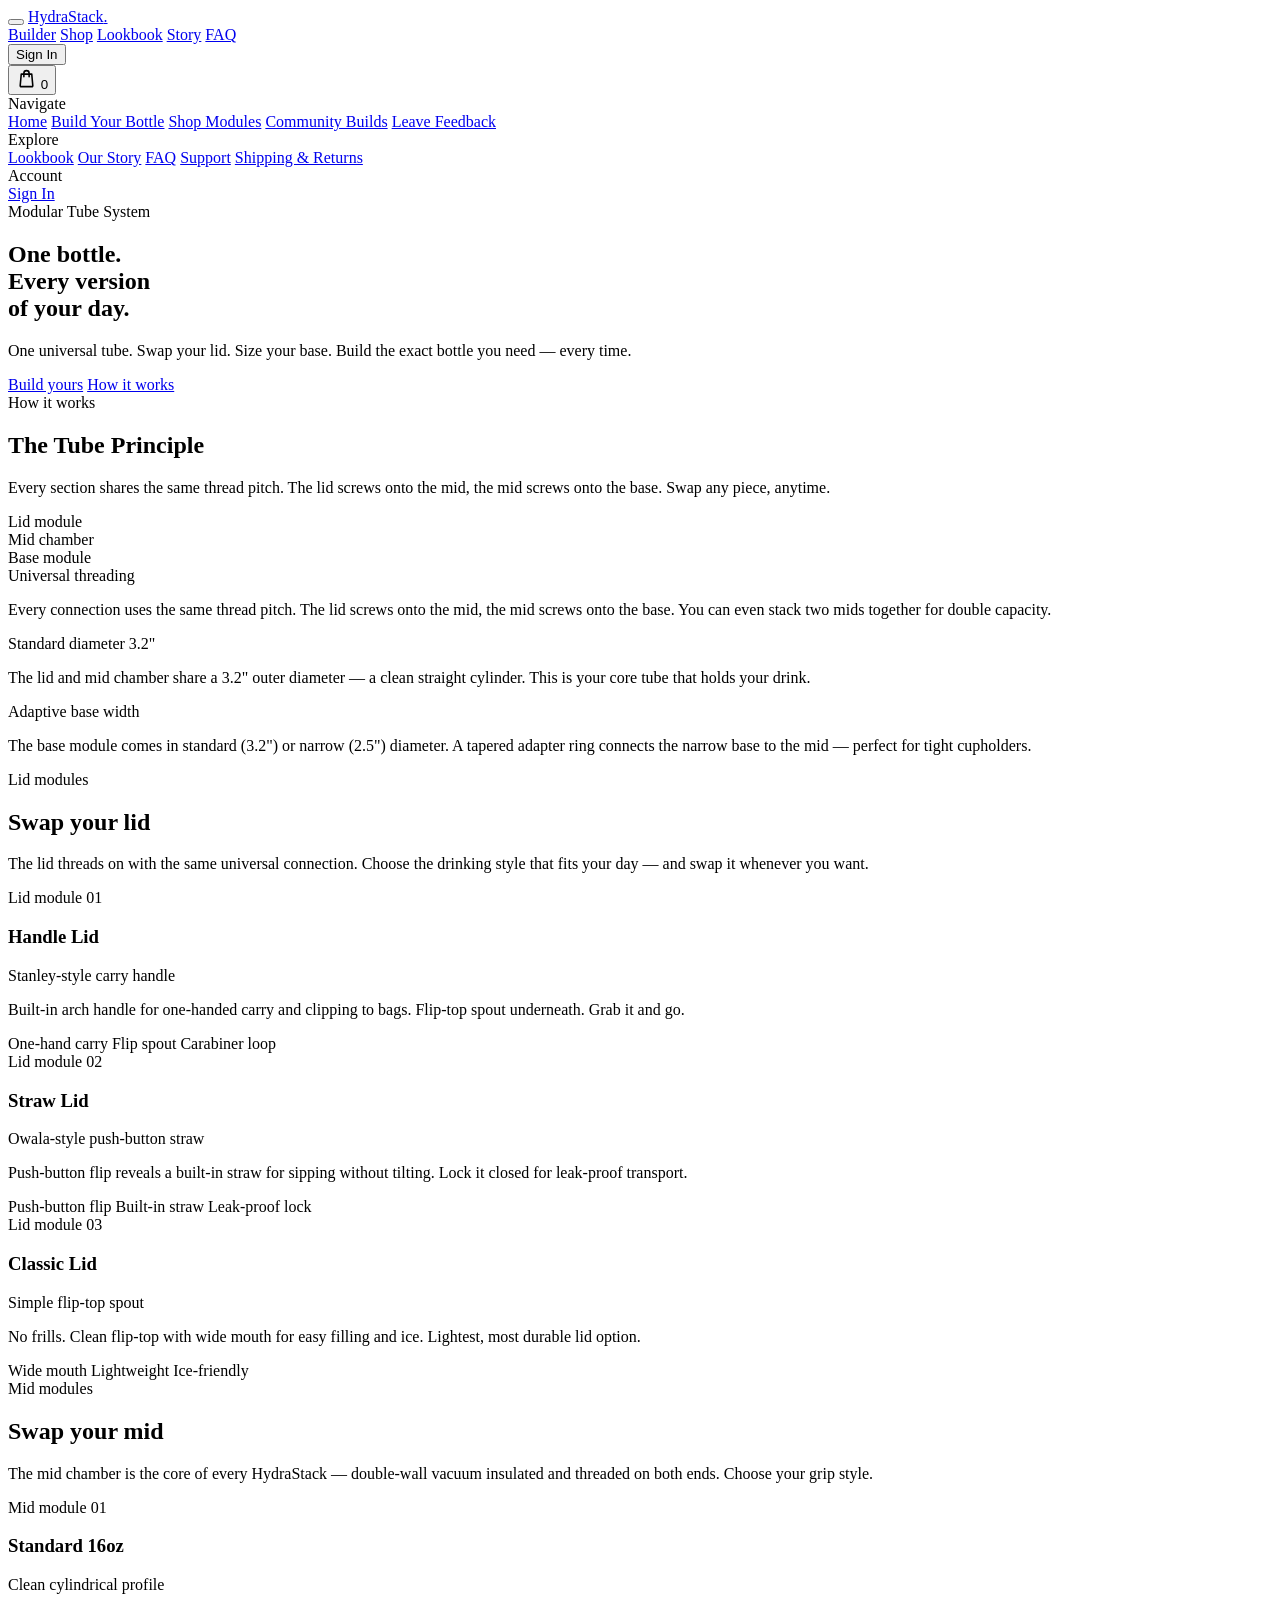
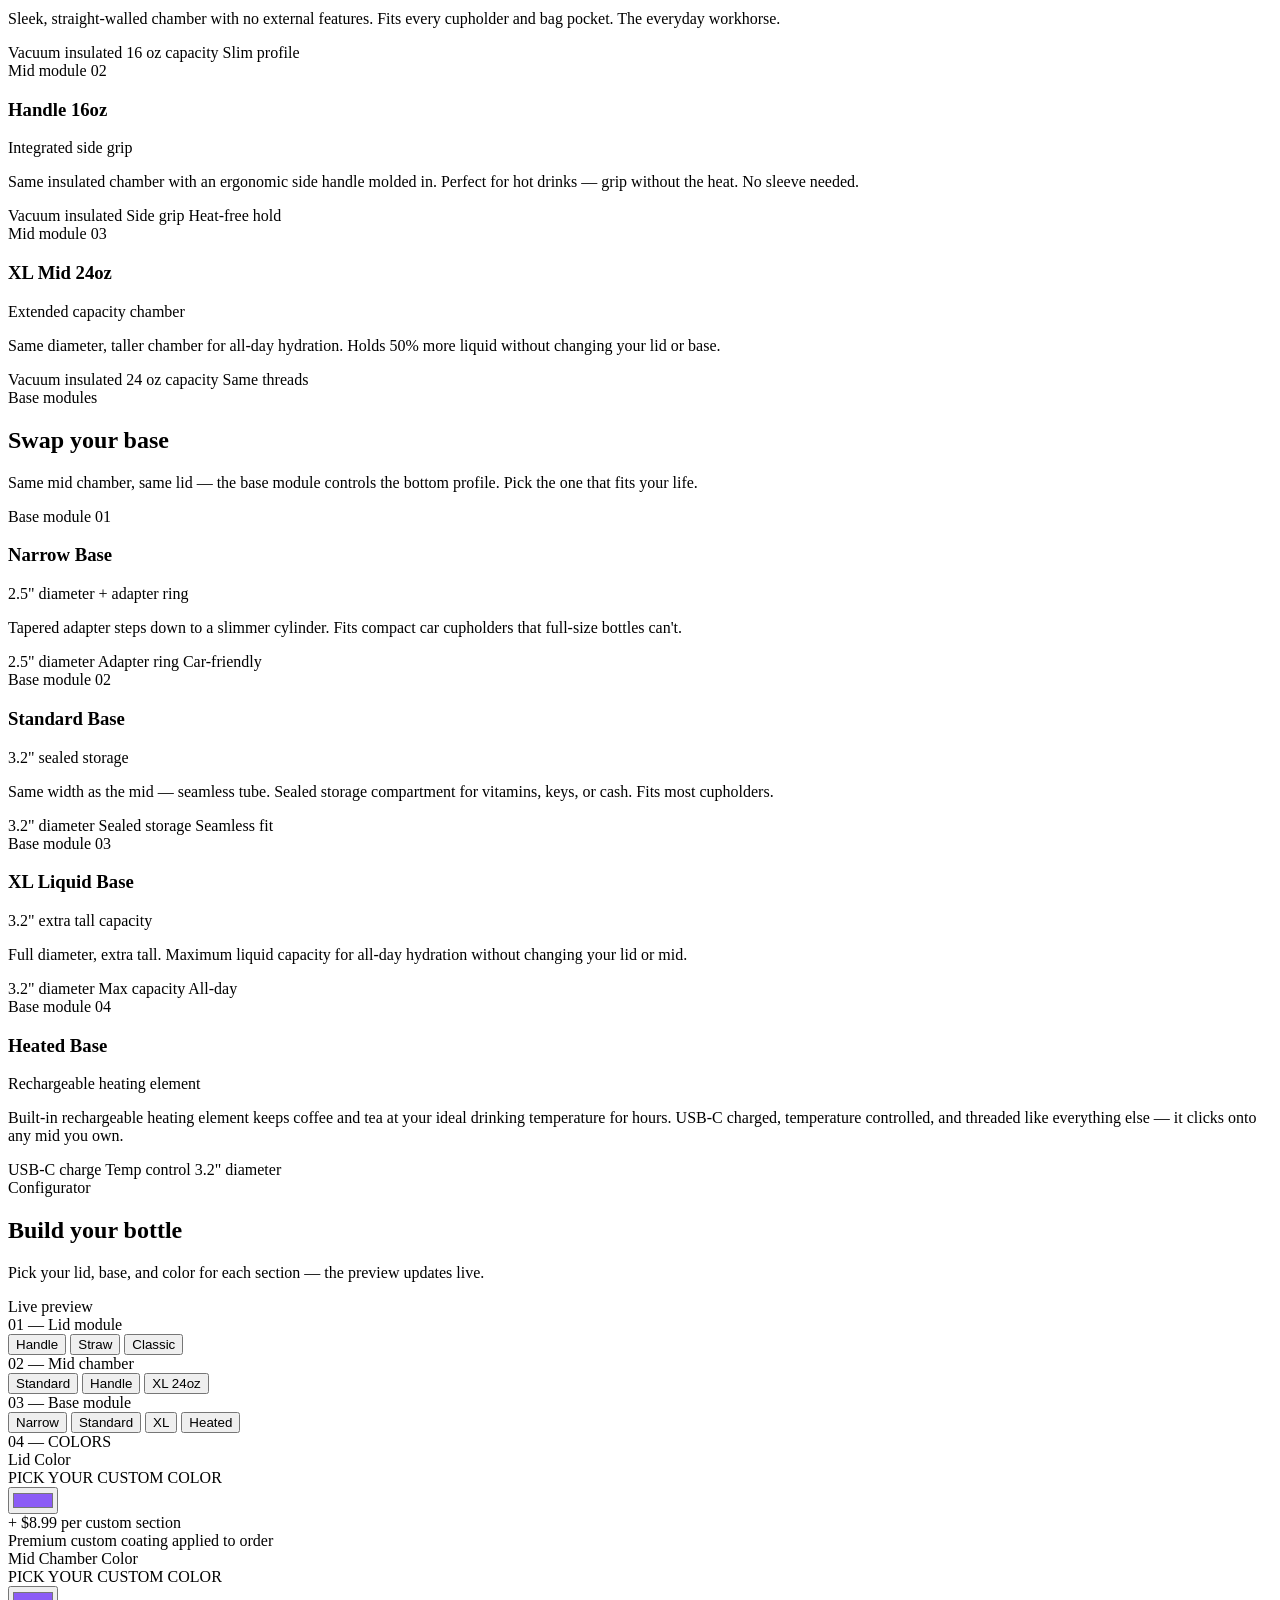
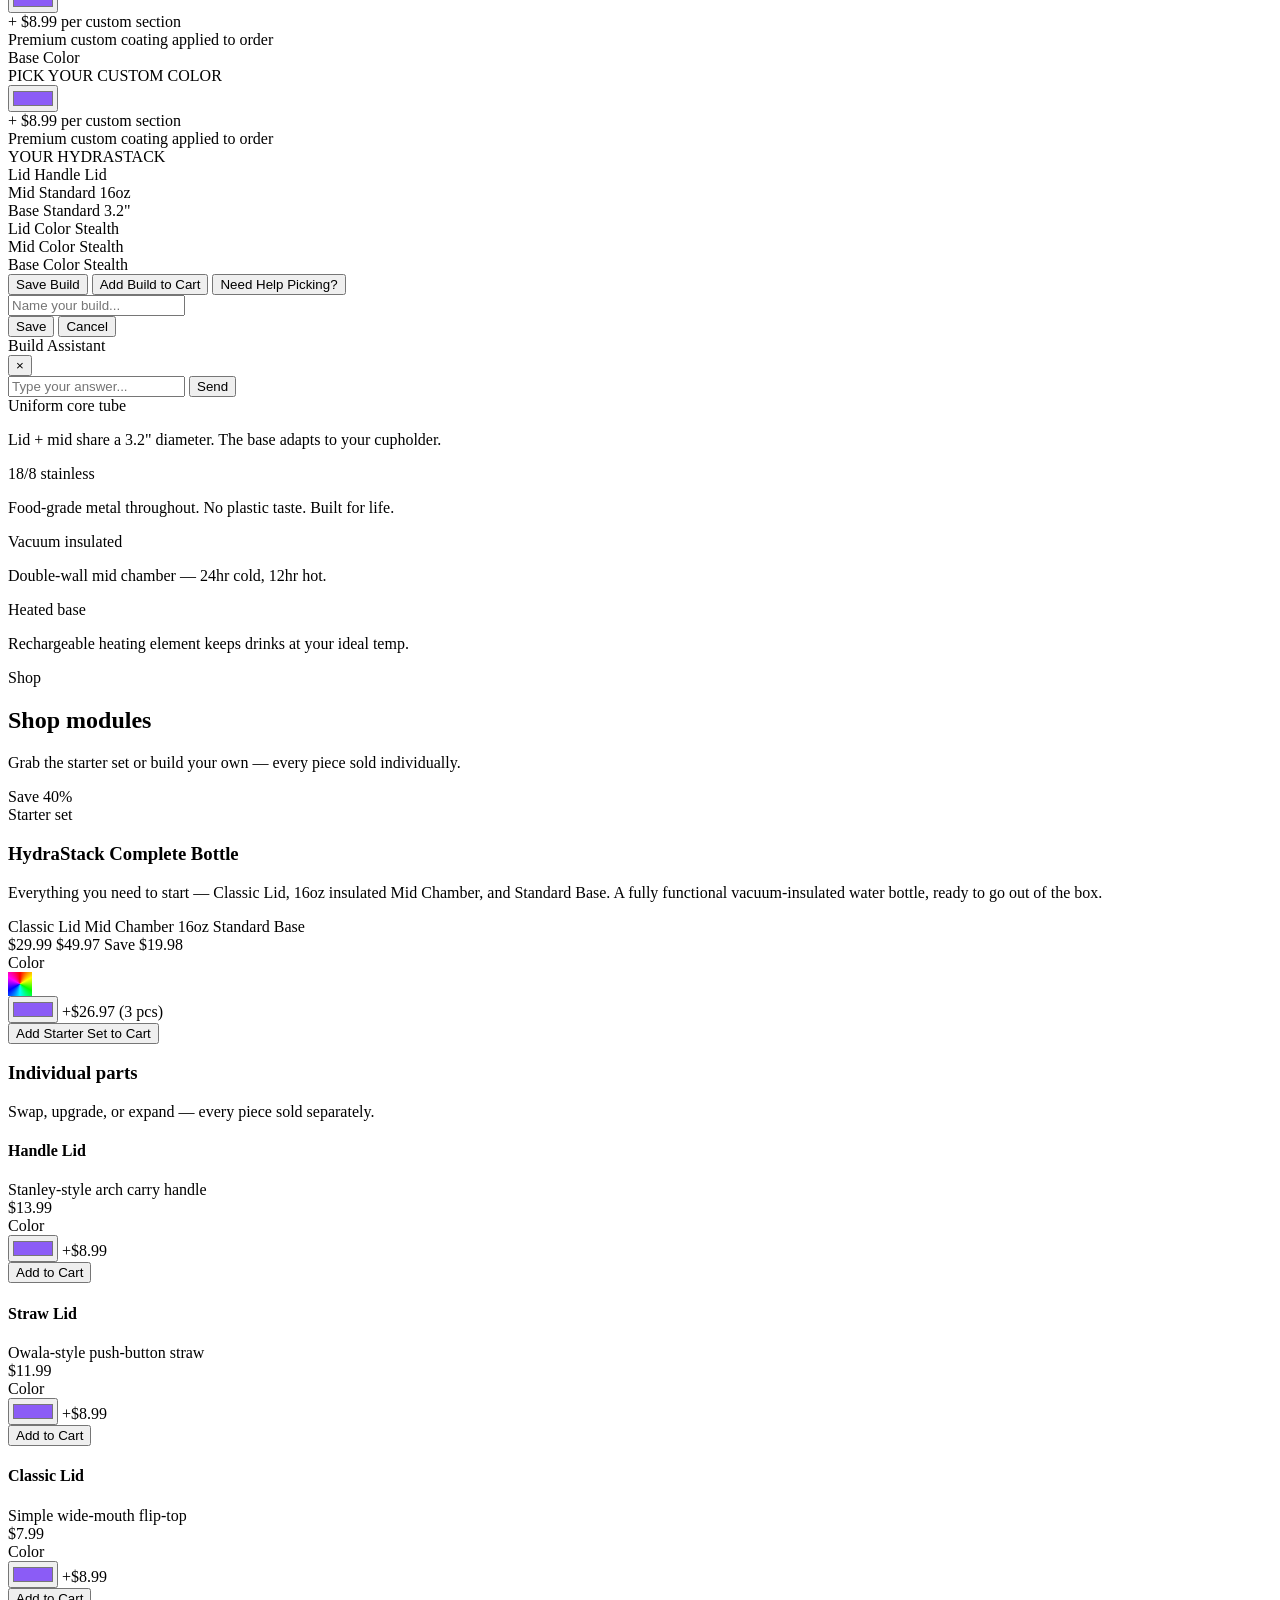
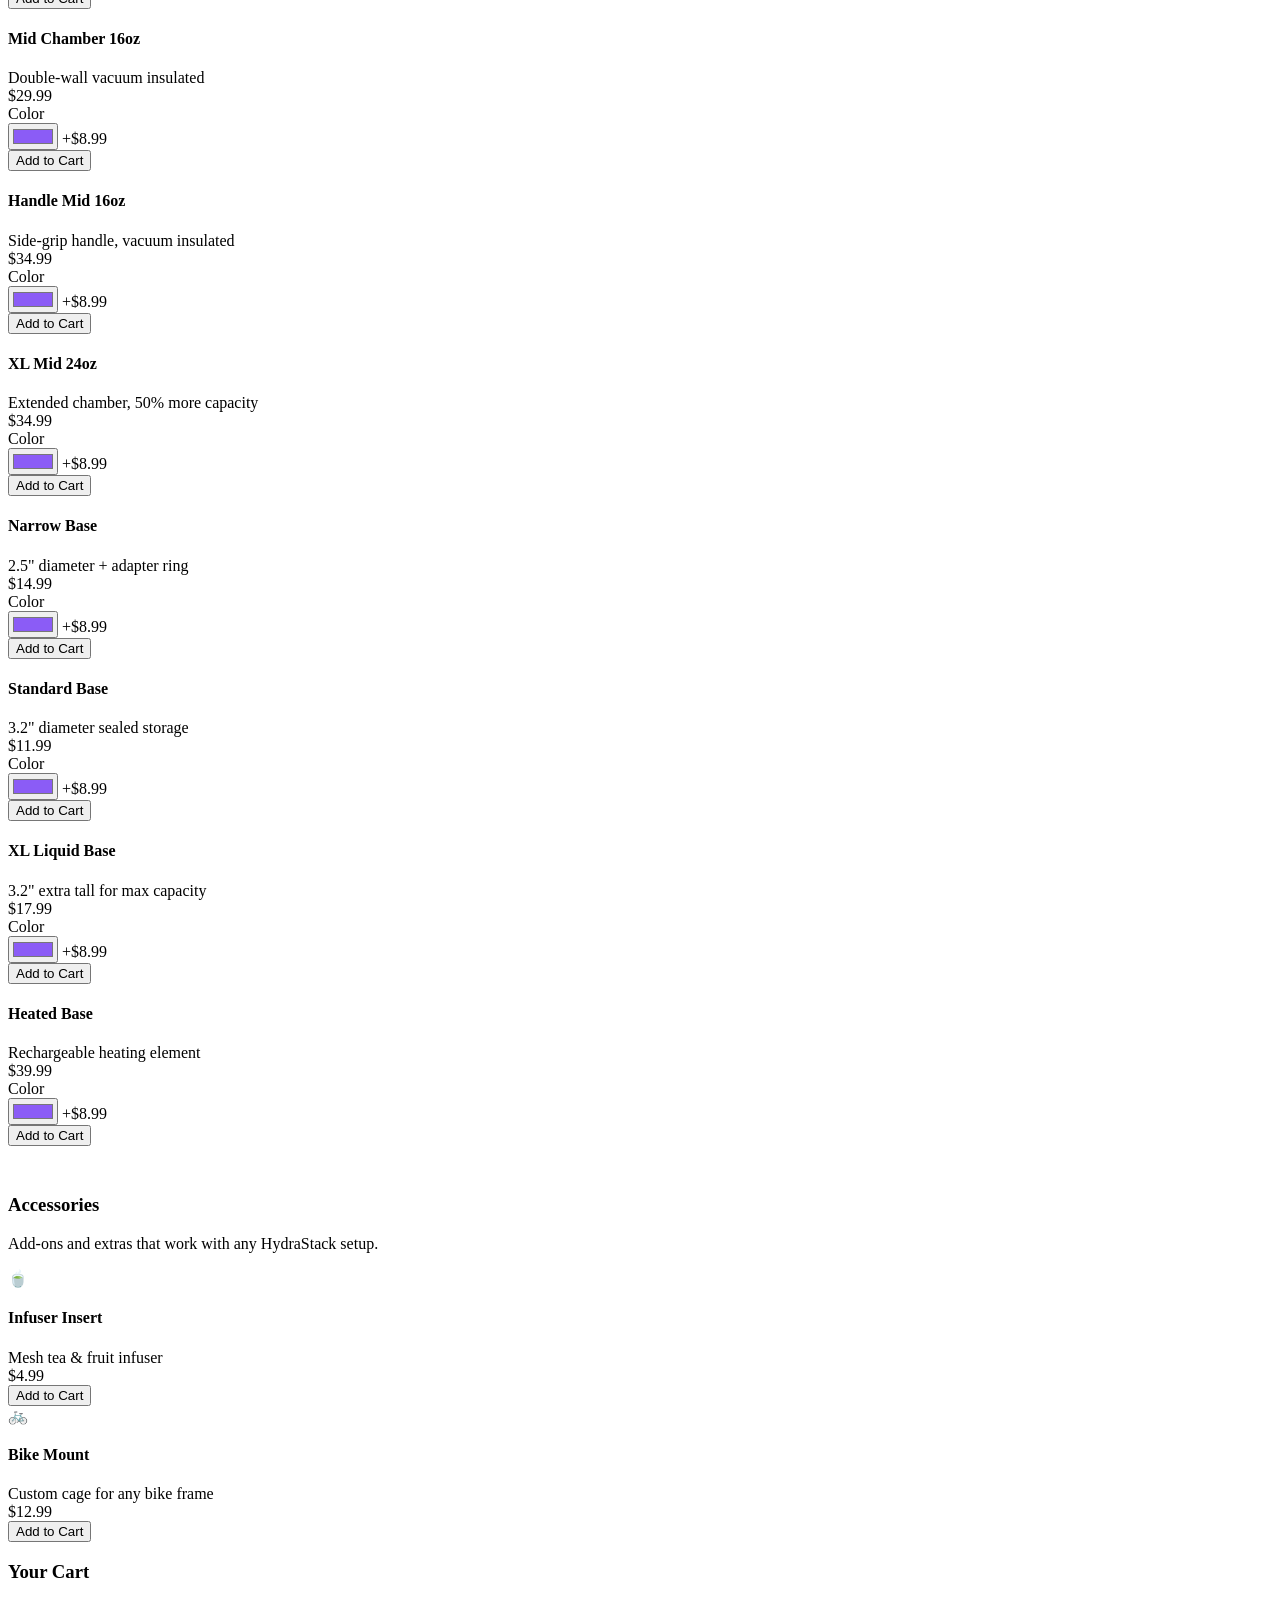
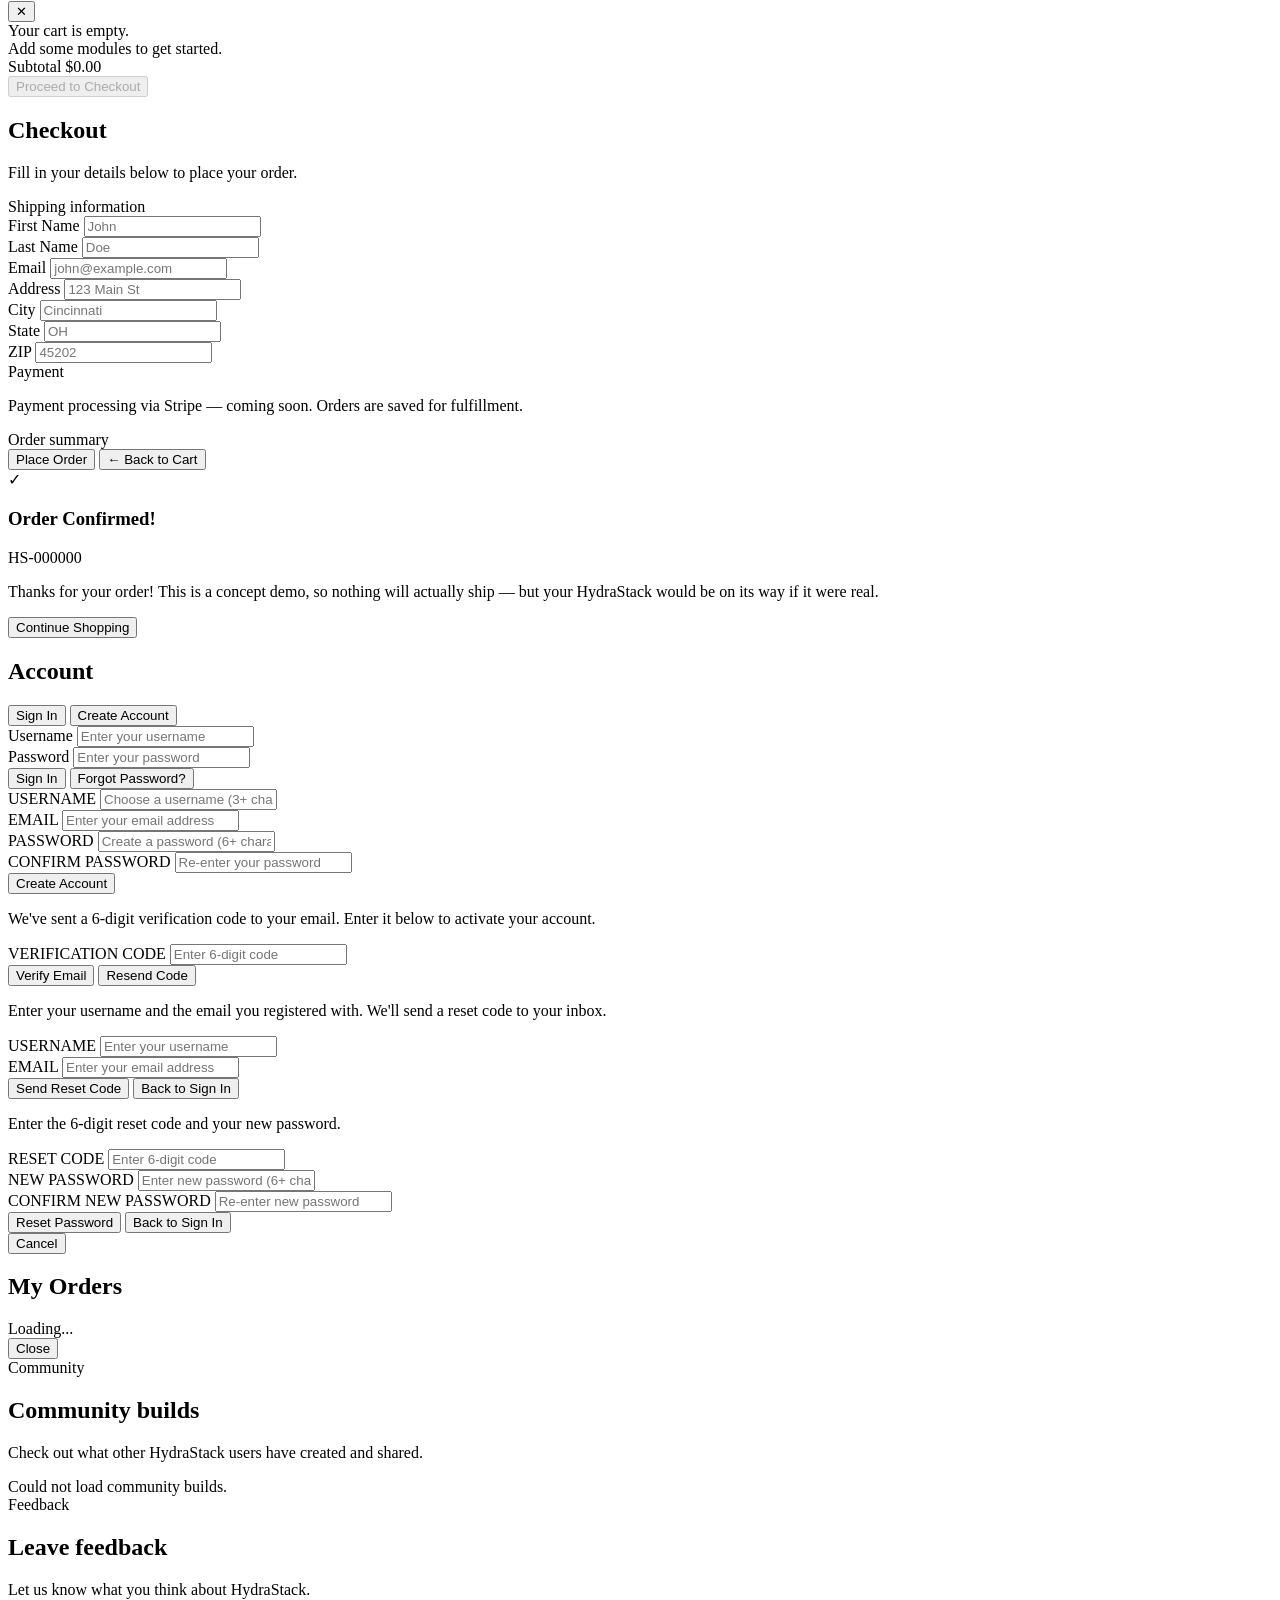
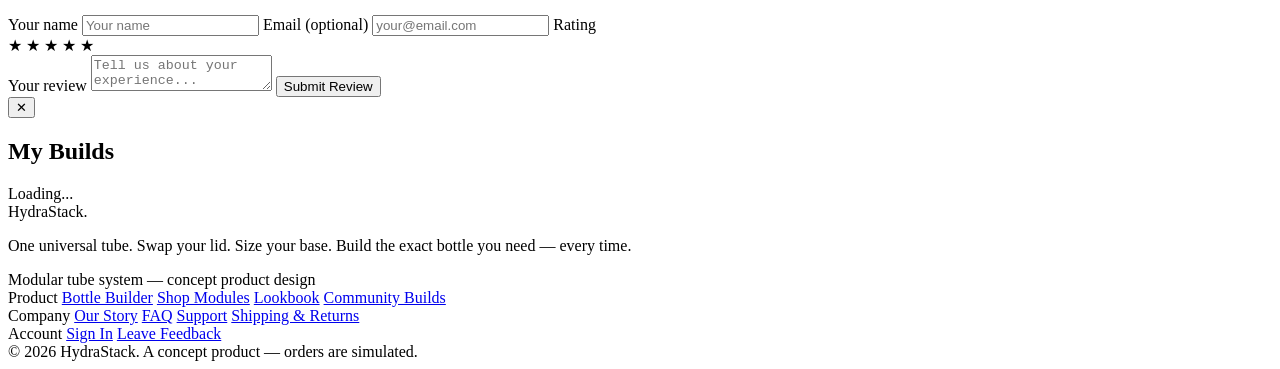
==== commit 670fc42e: "Phase 4: Reskin cart, checkout, auth, modals, community, reviews; drop legacy CSS - Cart drawer: lig" ====
--- a/wwwroot/index.html
+++ b/wwwroot/index.html
@@ -1,1426 +1,15 @@
 <!DOCTYPE html>
-<html lang="en">
+<html lang="en" class="ts-reset">
 <head>
 <meta charset="UTF-8">
 <meta name="viewport" content="width=device-width, initial-scale=1.0">
 <title>HydraStack — Modular Tube System</title>
-<link href="https://fonts.googleapis.com/css2?family=Outfit:wght@300;400;600;800&family=Space+Mono:wght@400;700&display=swap" rel="stylesheet">
+<meta name="description" content="HydraStack is the modular tube bottle system: one universal thread, swappable lids, mids, and bases. Build the exact bottle you need.">
 <link href="https://fonts.googleapis.com/css2?family=Fraunces:opsz,wght@9..144,400..700&family=Instrument+Sans:wght@400;500;600&family=IBM+Plex+Mono:wght@400;500&display=swap" rel="stylesheet">
 <link rel="stylesheet" href="/css/site.css">
 <script src="/js/bottle-svg.js"></script>
-<style>
-  :root {
-    --steel: #B8C4CE;
-    --dark: #1A1D23;
-    --accent: #3ECFCF;
-    --accent2: #2AA8D8;
-    --warm: #F5F0EB;
-    --mid-section: #8EAAB8;
-    --bottom-section: #6B8A9E;
-    --lid-section: #C8D4DC;
-  }
-
-  * { margin: 0; padding: 0; box-sizing: border-box; }
-
-  body {
-    background: var(--dark);
-    color: var(--warm);
-    font-family: 'Outfit', sans-serif;
-    overflow-x: hidden;
-    padding-top: 64px;
-  }
-
-  /* Section headers */
-  .section-header {
-    text-align: center;
-    margin-bottom: 3rem;
-  }
-
-  .section-header h2 {
-    font-size: clamp(1.8rem, 3.5vw, 2.8rem);
-    font-weight: 800;
-    margin-bottom: 0.5rem;
-  }
-
-  .section-header h2 span {
-    background: linear-gradient(135deg, var(--accent), var(--accent2));
-    -webkit-background-clip: text;
-    -webkit-text-fill-color: transparent;
-    background-clip: text;
-  }
-
-  .section-header p {
-    color: #8899AA;
-    font-weight: 300;
-    max-width: 580px;
-    margin: 0 auto;
-    line-height: 1.6;
-  }
-
-  /* === MY BUILDS MODAL === */
-  .builds-overlay {
-    position: fixed;
-    inset: 0;
-    background: rgba(0,0,0,0.7);
-    z-index: 2000;
-    display: none;
-    align-items: center;
-    justify-content: center;
-    backdrop-filter: blur(4px);
-  }
-
-  .builds-overlay.open { display: flex; }
-
-  .builds-modal {
-    background: #1E2228;
-    border-radius: 18px;
-    border: 1px solid rgba(255,255,255,0.08);
-    width: 90%;
-    max-width: 750px;
-    max-height: 80vh;
-    overflow-y: auto;
-    padding: 2rem;
-    box-shadow: 0 20px 60px rgba(0,0,0,0.6);
-  }
-
-  .builds-modal h2 {
-    font-size: 1.3rem;
-    margin-bottom: 1.2rem;
-  }
-
-  .builds-modal h2 span {
-    background: linear-gradient(135deg, var(--accent), var(--accent2));
-    -webkit-background-clip: text;
-    -webkit-text-fill-color: transparent;
-  }
-
-  .builds-close {
-    float: right;
-    background: none;
-    border: none;
-    color: #7788AA;
-    font-size: 1.2rem;
-    cursor: pointer;
-  }
-
-  .builds-close:hover { color: var(--warm); }
-
-  .builds-grid {
-    display: grid;
-    grid-template-columns: repeat(auto-fill, minmax(200px, 1fr));
-    gap: 1.2rem;
-  }
-
-  .build-card {
-    background: rgba(255,255,255,0.04);
-    border: 1px solid rgba(255,255,255,0.08);
-    border-radius: 14px;
-    padding: 1.2rem;
-    text-align: center;
-    transition: border-color 0.2s;
-  }
-
-  .build-card:hover { border-color: rgba(62,207,207,0.25); }
-
-  .build-card-name {
-    font-weight: 600;
-    font-size: 0.9rem;
-    margin-bottom: 0.4rem;
-    color: var(--warm);
-  }
-
-  .build-card-config {
-    font-size: 0.7rem;
-    color: #7788AA;
-    margin-bottom: 0.8rem;
-    line-height: 1.4;
-  }
-
-  .build-card-actions {
-    display: flex;
-    flex-direction: column;
-    gap: 0.4rem;
-  }
-
-  .build-card-actions button {
-    width: 100%;
-    padding: 0.4rem;
-    border: none;
-    border-radius: 8px;
-    font-family: 'Outfit', sans-serif;
-    font-size: 0.72rem;
-    font-weight: 600;
-    cursor: pointer;
-    transition: all 0.2s;
-  }
-
-  .build-load-btn {
-    background: linear-gradient(135deg, var(--accent), var(--accent2));
-    color: var(--dark);
-  }
-
-  .build-cart-btn {
-    background: rgba(255,255,255,0.06);
-    color: var(--warm);
-    border: 1px solid rgba(255,255,255,0.1) !important;
-  }
-
-  .build-share-btn {
-    background: rgba(255,255,255,0.04);
-    color: #7788AA;
-    border: 1px solid rgba(255,255,255,0.06) !important;
-  }
-
-  .build-share-btn.shared {
-    color: var(--accent);
-    border-color: rgba(62,207,207,0.2) !important;
-  }
-
-  .build-delete-btn {
-    background: rgba(212,88,92,0.1);
-    color: #D4585C;
-    border: 1px solid rgba(212,88,92,0.15) !important;
-  }
-
-  .builds-empty {
-    text-align: center;
-    color: #556677;
-    padding: 3rem 1rem;
-    font-size: 0.9rem;
-  }
-
-  /* Mini bottle preview for cards — scaled-down version of builder preview */
-  .mini-bottle {
-    display: flex;
-    flex-direction: column;
-    align-items: center;
-    margin: 0.5rem auto 0.8rem;
-    transform: scale(0.45);
-    transform-origin: top center;
-    height: 160px;
-  }
-
-  .mini-bottle .pv-lid { width: 60px; height: 32px; border-radius: 10px 10px 0 0; box-shadow: inset 0 2px 4px rgba(255,255,255,0.2); position: relative; }
-  .mini-bottle .pv-thread { height: 2px; width: 42px; background: rgba(62,207,207,0.3); }
-  .mini-bottle .pv-mid { width: 60px; height: 100px; box-shadow: inset 1px 0 4px rgba(255,255,255,0.1); position: relative; overflow: visible; }
-  .mini-bottle .pv-shine { position: absolute; top: 8px; bottom: 8px; left: 5px; width: 2px; background: rgba(255,255,255,0.08); border-radius: 2px; }
-  .mini-bottle .pv-mid-handle { right: -16px; top: 10px; width: 12px; height: 70px; border-width: 4px; border-radius: 0 22px 22px 0; }
-  .mini-bottle .pv-mid-handle::before, .mini-bottle .pv-mid-handle::after { width: 6px; height: 6px; left: -2px; }
-  .mini-bottle .pv-mid-handle::before { top: -1px; }
-  .mini-bottle .pv-mid-handle::after { bottom: -1px; }
-  .mini-bottle .pv-base-wrap { display: flex; flex-direction: column; align-items: center; }
-  .mini-bottle .pv-adapter { height: 8px; display: none; }
-  .mini-bottle .pv-base { width: 60px; height: 58px; border-radius: 0 0 8px 8px; box-shadow: 0 4px 10px rgba(0,0,0,0.3); position: relative; }
-  .mini-bottle .pv-base-grip { position: absolute; bottom: 0; left: 0; right: 0; height: 6px; background: rgba(0,0,0,0.2); border-radius: 0 0 8px 8px; }
-  .mini-bottle .pv-heat-ring { position: absolute; bottom: 8px; left: 50%; transform: translateX(-50%); width: 20px; height: 20px; border: 1px solid rgba(255,150,50,0.4); border-radius: 50%; background: radial-gradient(circle, rgba(255,100,30,0.25), transparent 70%); animation: heatPulse 2s ease-in-out infinite; }
-
-  /* Lid accessories in mini bottle */
-  .mini-bottle .pv-handle-arch { width: 44px; height: 25px; border: 4px solid; border-bottom: none; border-radius: 22px 22px 0 0; position: absolute; top: -22px; left: 50%; transform: translateX(-50%); }
-  .mini-bottle .pv-handle-arch::before, .mini-bottle .pv-handle-arch::after { content: ''; width: 7px; height: 7px; border-radius: 50%; position: absolute; bottom: -4px; background: var(--knob-color, #4a5f6e); }
-  .mini-bottle .pv-handle-arch::before { left: -5px; }
-  .mini-bottle .pv-handle-arch::after { right: -5px; }
-  .mini-bottle .pv-straw-btn { width: 28px; height: 14px; border-radius: 7px 7px 2px 2px; position: absolute; top: -10px; left: 50%; transform: translateX(-50%); box-shadow: 0 -1px 4px rgba(0,0,0,0.15); }
-  .mini-bottle .pv-classic-knob { width: 22px; height: 8px; border-radius: 5px 5px 2px 2px; position: absolute; top: -6px; left: 50%; transform: translateX(-50%); }
-
-  /* === COMMUNITY BUILDS SECTION === */
-  .community-section {
-    padding: 5rem 2rem;
-    background: linear-gradient(180deg, #0D0F13, #0F1115);
-    text-align: center;
-  }
-
-  .community-grid {
-    display: grid;
-    grid-template-columns: repeat(auto-fill, minmax(220px, 1fr));
-    gap: 1.5rem;
-    max-width: 1050px;
-    margin: 0 auto;
-  }
-
-  .community-card {
-    background: rgba(255,255,255,0.04);
-    border: 1px solid rgba(255,255,255,0.08);
-    border-radius: 14px;
-    padding: 1.2rem;
-    text-align: center;
-    transition: all 0.3s ease;
-  }
-
-  .community-card:hover { border-color: rgba(62,207,207,0.25); transform: translateY(-3px); }
-
-  .community-card-user {
-    font-size: 0.7rem;
-    color: var(--accent);
-    font-family: 'Space Mono', monospace;
-    letter-spacing: 1px;
-    text-transform: uppercase;
-  }
-
-  .community-card-name {
-    font-weight: 600;
-    font-size: 0.95rem;
-    margin: 0.3rem 0 0.5rem;
-    color: var(--warm);
-  }
-
-  .community-card-actions {
-    display: flex;
-    gap: 0.5rem;
-    margin-top: 0.3rem;
-  }
-
-  .community-card-actions button {
-    flex: 1;
-    padding: 0.45rem;
-    border: none;
-    border-radius: 8px;
-    font-family: 'Outfit', sans-serif;
-    font-size: 0.75rem;
-    font-weight: 600;
-    cursor: pointer;
-    transition: all 0.2s;
-  }
-
-  .community-load-btn {
-    background: rgba(255,255,255,0.06);
-    color: var(--warm);
-    border: 1px solid rgba(255,255,255,0.1) !important;
-  }
-
-  .community-cart-btn {
-    background: linear-gradient(135deg, var(--accent), var(--accent2));
-    color: var(--dark);
-  }
-
-  .community-empty {
-    text-align: center;
-    color: #556677;
-    padding: 3rem 1rem;
-    font-size: 0.9rem;
-    grid-column: 1 / -1;
-  }
-
-  .community-show-more {
-    display: flex;
-    flex-direction: column;
-    align-items: center;
-    gap: 0.3rem;
-    margin: 1.5rem auto 0;
-    cursor: pointer;
-    color: var(--accent);
-    font-family: 'Outfit', sans-serif;
-    font-size: 0.85rem;
-    font-weight: 600;
-    opacity: 0.8;
-    transition: opacity 0.2s;
-    background: none;
-    border: none;
-  }
-
-  .community-show-more:hover { opacity: 1; }
-
-  .community-show-more .show-more-arrow {
-    font-size: 1.4rem;
-    transition: transform 0.3s;
-  }
-
-  .community-show-more.expanded .show-more-arrow {
-    transform: rotate(180deg);
-  }
-
-  /* Vote buttons */
-  .community-vote-row {
-    display: flex;
-    align-items: center;
-    justify-content: center;
-    gap: 0.8rem;
-    margin-top: 0.5rem;
-  }
-
-  .community-vote-btn {
-    display: flex;
-    align-items: center;
-    gap: 0.25rem;
-    background: rgba(255,255,255,0.05);
-    border: 1px solid rgba(255,255,255,0.1);
-    border-radius: 8px;
-    padding: 0.3rem 0.55rem;
-    cursor: pointer;
-    font-family: 'Space Mono', monospace;
-    font-size: 0.72rem;
-    color: #7788AA;
-    transition: all 0.2s;
-  }
-
-  .community-vote-btn:hover {
-    border-color: rgba(62,207,207,0.3);
-    color: var(--warm);
-  }
-
-  .community-vote-btn.voted-up {
-    border-color: #4CAF50;
-    color: #4CAF50;
-    background: rgba(76,175,80,0.1);
-  }
-
-  .community-vote-btn.voted-down {
-    border-color: #D4585C;
-    color: #D4585C;
-    background: rgba(212,88,92,0.1);
-  }
-
-  .community-vote-btn .vote-icon {
-    font-size: 0.85rem;
-  }
-
-  /* === FEEDBACK / REVIEWS SECTION === */
-  .feedback-section {
-    padding: 5rem 2rem;
-    background: linear-gradient(180deg, #0F1115, #0D0F13);
-    text-align: center;
-  }
-
-  .feedback-form {
-    max-width: 500px;
-    margin: 0 auto 3rem;
-    text-align: left;
-  }
-
-  .feedback-form label {
-    display: block;
-    font-family: 'Space Mono', monospace;
-    font-size: 0.65rem;
-    letter-spacing: 2px;
-    color: var(--accent);
-    margin-bottom: 0.4rem;
-    margin-top: 1rem;
-  }
-
-  .feedback-form input,
-  .feedback-form textarea {
-    width: 100%;
-    padding: 0.6rem 0.9rem;
-    background: rgba(255,255,255,0.06);
-    border: 1px solid rgba(255,255,255,0.1);
-    border-radius: 10px;
-    color: var(--warm);
-    font-family: 'Outfit', sans-serif;
-    font-size: 0.85rem;
-    outline: none;
-    transition: border-color 0.2s;
-  }
-
-  .feedback-form input:focus,
-  .feedback-form textarea:focus { border-color: var(--accent); }
-
-  .feedback-form textarea { height: 100px; resize: vertical; }
-
-  .star-rating {
-    display: flex;
-    gap: 0.3rem;
-    margin-top: 0.4rem;
-  }
-
-  .star-rating .star {
-    font-size: 1.5rem;
-    cursor: pointer;
-    color: #3a4550;
-    transition: color 0.15s;
-  }
-
-  .star-rating .star.active { color: #F5C542; }
-  .star-rating .star:hover { color: #F5C542; }
-
-  .feedback-submit {
-    display: block;
-    width: 100%;
-    margin-top: 1.2rem;
-    padding: 0.7rem;
-    background: linear-gradient(135deg, var(--accent), var(--accent2));
-    color: var(--dark);
-    font-family: 'Outfit', sans-serif;
-    font-size: 0.85rem;
-    font-weight: 700;
-    border: none;
-    border-radius: 10px;
-    cursor: pointer;
-    transition: opacity 0.2s;
-  }
-
-  .feedback-submit:hover { opacity: 0.9; }
-
-  .feedback-msg {
-    text-align: center;
-    font-size: 0.82rem;
-    margin-top: 0.6rem;
-    min-height: 1.2rem;
-  }
-
-  .reviews-list {
-    max-width: 700px;
-    margin: 0 auto;
-    display: flex;
-    flex-direction: column;
-    gap: 1rem;
-  }
-
-  .review-card {
-    background: rgba(255,255,255,0.04);
-    border: 1px solid rgba(255,255,255,0.08);
-    border-radius: 14px;
-    padding: 1.2rem 1.5rem;
-    text-align: left;
-  }
-
-  .review-card-header {
-    display: flex;
-    justify-content: space-between;
-    align-items: center;
-    margin-bottom: 0.5rem;
-  }
-
-  .review-card-name {
-    font-weight: 600;
-    font-size: 0.9rem;
-  }
-
-  .review-card-stars { color: #F5C542; font-size: 0.85rem; }
-
-  .review-card-msg {
-    font-size: 0.82rem;
-    color: #AAB8CC;
-    line-height: 1.5;
-  }
-
-  .review-card-date {
-    font-size: 0.65rem;
-    color: #556677;
-    margin-top: 0.4rem;
-    font-family: 'Space Mono', monospace;
-  }
-
-  /* Cart Drawer */
-  .cart-overlay {
-    position: fixed;
-    top: 0; left: 0; right: 0; bottom: 0;
-    background: rgba(0,0,0,0.6);
-    z-index: 1001;
-    opacity: 0;
-    pointer-events: none;
-    transition: opacity 0.35s ease;
-  }
-
-  .cart-overlay.open {
-    opacity: 1;
-    pointer-events: all;
-  }
-
-  .cart-drawer {
-    position: fixed;
-    top: 0; right: 0;
-    width: 420px;
-    max-width: 92vw;
-    height: 100dvh;
-    height: 100vh;
-    background: #13161C;
-    border-left: 1px solid rgba(255,255,255,0.08);
-    z-index: 1002;
-    transform: translateX(100%);
-    transition: transform 0.4s cubic-bezier(0.22,1,0.36,1);
-    display: flex;
-    flex-direction: column;
-    overflow: hidden;
-  }
-
-  @supports (height: 100dvh) {
-    .cart-drawer { height: 100dvh; }
-  }
-
-  .cart-drawer.open { transform: translateX(0); }
-
-  .cart-header {
-    padding: 1.5rem 1.8rem;
-    border-bottom: 1px solid rgba(255,255,255,0.08);
-    display: flex;
-    align-items: center;
-    justify-content: space-between;
-    flex-shrink: 0;
-  }
-
-  .cart-header h3 {
-    font-size: 1.2rem;
-    font-weight: 700;
-    display: flex;
-    align-items: center;
-    gap: 8px;
-  }
-
-  .cart-close {
-    width: 36px; height: 36px;
-    background: rgba(255,255,255,0.06);
-    border: 1px solid rgba(255,255,255,0.1);
-    border-radius: 50%;
-    color: #8899AA;
-    font-size: 1.2rem;
-    cursor: pointer;
-    display: flex;
-    align-items: center;
-    justify-content: center;
-    transition: all 0.2s;
-  }
-
-  .cart-close:hover { background: rgba(255,255,255,0.12); color: white; }
-
-  .cart-items {
-    flex: 1;
-    overflow-y: auto;
-    padding: 1rem 1.8rem;
-  }
-
-  .cart-empty {
-    text-align: center;
-    color: #556677;
-    padding: 3rem 1rem;
-    font-weight: 300;
-  }
-
-  .cart-empty .empty-icon { font-size: 2.5rem; margin-bottom: 0.8rem; display: block; }
-
-  .cart-item {
-    display: flex;
-    align-items: center;
-    gap: 1rem;
-    padding: 1rem 0;
-    border-bottom: 1px solid rgba(255,255,255,0.05);
-  }
-
-  .cart-item .ci-icon {
-    width: 44px; height: 44px;
-    border-radius: 10px;
-    display: flex;
-    align-items: center;
-    justify-content: center;
-    font-size: 1.2rem;
-    flex-shrink: 0;
-  }
-
-  .cart-item .ci-info { flex: 1; }
-
-  .cart-item .ci-name {
-    font-size: 0.88rem;
-    font-weight: 500;
-    margin-bottom: 0.15rem;
-  }
-
-  .cart-item .ci-detail {
-    font-size: 0.7rem;
-    color: #7788AA;
-    font-weight: 300;
-  }
-
-  .cart-item .ci-price {
-    font-family: 'Space Mono', monospace;
-    font-size: 0.85rem;
-    font-weight: 700;
-    color: var(--accent);
-    flex-shrink: 0;
-  }
-
-  .cart-item .ci-remove {
-    background: none;
-    border: none;
-    color: #665555;
-    font-size: 1rem;
-    cursor: pointer;
-    padding: 4px;
-    transition: color 0.2s;
-    flex-shrink: 0;
-  }
-
-  .cart-item .ci-remove:hover { color: #D4585C; }
-
-  .qty-control {
-    display: flex;
-    align-items: center;
-    gap: 6px;
-    margin-top: 4px;
-  }
-
-  .qty-btn {
-    width: 24px; height: 24px;
-    border-radius: 6px;
-    background: rgba(255,255,255,0.06);
-    border: 1px solid rgba(255,255,255,0.1);
-    color: var(--warm);
-    font-size: 0.8rem;
-    cursor: pointer;
-    display: flex;
-    align-items: center;
-    justify-content: center;
-    transition: all 0.2s;
-  }
-
-  .qty-btn:hover { background: rgba(255,255,255,0.12); }
-
-  .qty-num {
-    font-family: 'Space Mono', monospace;
-    font-size: 0.75rem;
-    min-width: 20px;
-    text-align: center;
-  }
-
-  .cart-footer {
-    padding: 1.5rem 1.8rem;
-    padding-bottom: calc(1.5rem + env(safe-area-inset-bottom, 0px));
-    border-top: 1px solid rgba(255,255,255,0.08);
-    flex-shrink: 0;
-  }
-
-  .cart-total-row {
-    display: flex;
-    justify-content: space-between;
-    align-items: center;
-    margin-bottom: 1rem;
-  }
-
-  .cart-total-label {
-    font-size: 0.9rem;
-    color: #8899AA;
-  }
-
-  .cart-total-val {
-    font-family: 'Space Mono', monospace;
-    font-size: 1.3rem;
-    font-weight: 700;
-    color: var(--accent);
-  }
-
-  .checkout-btn {
-    width: 100%;
-    padding: 0.9rem;
-    background: var(--accent);
-    border: none;
-    border-radius: 12px;
-    color: var(--dark);
-    font-family: 'Outfit', sans-serif;
-    font-size: 1rem;
-    font-weight: 700;
-    cursor: pointer;
-    transition: all 0.25s ease;
-    letter-spacing: 0.5px;
-  }
-
-  .checkout-btn:hover {
-    background: #50E0E0;
-    transform: translateY(-1px);
-    box-shadow: 0 4px 16px rgba(62,207,207,0.3);
-  }
-
-  .checkout-btn:disabled {
-    opacity: 0.4;
-    cursor: default;
-    transform: none;
-    box-shadow: none;
-  }
-
-  /* === CHECKOUT MODAL === */
-  .checkout-overlay {
-    position: fixed;
-    top: 0; left: 0; right: 0; bottom: 0;
-    background: rgba(0,0,0,0.7);
-    z-index: 2000;
-    display: flex;
-    align-items: center;
-    justify-content: center;
-    opacity: 0;
-    pointer-events: none;
-    transition: opacity 0.35s ease;
-    padding: 1rem;
-  }
-
-  .checkout-overlay.open {
-    opacity: 1;
-    pointer-events: all;
-  }
-
-  .checkout-modal {
-    background: #181C24;
-    border: 1px solid rgba(255,255,255,0.1);
-    border-radius: 24px;
-    width: 520px;
-    max-width: 100%;
-    max-height: 90vh;
-    overflow-y: auto;
-    transform: translateY(30px) scale(0.97);
-    transition: transform 0.4s cubic-bezier(0.22,1,0.36,1);
-    padding: 2.5rem 2rem;
-  }
-
-  .checkout-overlay.open .checkout-modal {
-    transform: translateY(0) scale(1);
-  }
-
-  .checkout-modal h2 {
-    font-size: 1.6rem;
-    font-weight: 800;
-    margin-bottom: 0.3rem;
-    text-align: center;
-  }
-
-  .checkout-modal .co-sub {
-    text-align: center;
-    font-size: 0.82rem;
-    color: #7788AA;
-    font-weight: 300;
-    margin-bottom: 2rem;
-  }
-
-  .co-section-label {
-    font-family: 'Space Mono', monospace;
-    font-size: 0.6rem;
-    letter-spacing: 2px;
-    color: var(--accent);
-    margin-bottom: 0.8rem;
-    display: block;
-  }
-
-  .co-row {
-    display: flex;
-    gap: 1rem;
-    margin-bottom: 0.8rem;
-  }
-
-  .co-field {
-    flex: 1;
-    display: flex;
-    flex-direction: column;
-    gap: 4px;
-  }
-
-  .co-field label {
-    font-size: 0.72rem;
-    color: #8899AA;
-    font-weight: 400;
-  }
-
-  .co-field input, .co-field select {
-    background: rgba(255,255,255,0.04);
-    border: 1px solid rgba(255,255,255,0.12);
-    border-radius: 10px;
-    padding: 0.7rem 0.9rem;
-    color: var(--warm);
-    font-family: 'Outfit', sans-serif;
-    font-size: 0.88rem;
-    outline: none;
-    transition: border-color 0.2s;
-  }
-
-  .co-field input:focus, .co-field select:focus {
-    border-color: var(--accent);
-  }
-
-  .co-field input::placeholder {
-    color: #556677;
-  }
-
-  .co-field input.invalid {
-    border-color: #D4585C;
-  }
-
-  .field-error {
-    font-size: 0.7rem;
-    color: #D4585C;
-    margin-top: 0.2rem;
-    min-height: 0;
-  }
-
-  .co-field select option {
-    background: #1A1D23;
-    color: var(--warm);
-  }
-
-  .co-divider {
-    height: 1px;
-    background: rgba(255,255,255,0.06);
-    margin: 1.5rem 0;
-  }
-
-  .co-order-summary {
-    background: rgba(255,255,255,0.03);
-    border: 1px solid rgba(255,255,255,0.06);
-    border-radius: 14px;
-    padding: 1rem 1.2rem;
-    margin-bottom: 1.5rem;
-  }
-
-  .co-order-item {
-    display: flex;
-    justify-content: space-between;
-    align-items: center;
-    padding: 0.3rem 0;
-    font-size: 0.82rem;
-    color: #AAB8CC;
-  }
-
-  .co-order-item .co-oi-price {
-    font-family: 'Space Mono', monospace;
-    color: var(--warm);
-    font-weight: 500;
-  }
-
-  .co-order-total {
-    display: flex;
-    justify-content: space-between;
-    align-items: center;
-    padding-top: 0.6rem;
-    margin-top: 0.5rem;
-    border-top: 1px solid rgba(255,255,255,0.08);
-    font-weight: 600;
-  }
-
-  .co-order-total .co-oi-price {
-    font-family: 'Space Mono', monospace;
-    font-size: 1.1rem;
-    color: var(--accent);
-    font-weight: 700;
-  }
-
-  .place-order-btn {
-    width: 100%;
-    padding: 1rem;
-    background: var(--accent);
-    border: none;
-    border-radius: 14px;
-    color: var(--dark);
-    font-family: 'Outfit', sans-serif;
-    font-size: 1.05rem;
-    font-weight: 700;
-    cursor: pointer;
-    transition: all 0.25s ease;
-    letter-spacing: 0.5px;
-    margin-top: 0.5rem;
-  }
-
-  .place-order-btn:hover {
-    background: #50E0E0;
-    transform: translateY(-1px);
-    box-shadow: 0 4px 16px rgba(62,207,207,0.3);
-  }
-
-  .co-back-btn {
-    width: 100%;
-    padding: 0.7rem;
-    background: none;
-    border: 1px solid rgba(255,255,255,0.1);
-    border-radius: 12px;
-    color: #8899AA;
-    font-family: 'Outfit', sans-serif;
-    font-size: 0.85rem;
-    cursor: pointer;
-    margin-top: 0.6rem;
-    transition: all 0.2s;
-  }
-
-  .co-back-btn:hover {
-    border-color: rgba(255,255,255,0.2);
-    color: var(--warm);
-  }
-
-  /* Confirmation */
-  .confirm-view {
-    text-align: center;
-    padding: 2rem 0;
-    display: none;
-  }
-
-  .confirm-view.active { display: block; }
-
-  .confirm-check {
-    width: 80px; height: 80px;
-    border-radius: 50%;
-    background: rgba(76,175,80,0.12);
-    border: 3px solid #4CAF50;
-    display: flex;
-    align-items: center;
-    justify-content: center;
-    font-size: 2.5rem;
-    margin: 0 auto 1.5rem;
-    animation: popIn 0.5s cubic-bezier(0.22,1,0.36,1);
-  }
-
-  @keyframes popIn {
-    from { transform: scale(0.5); opacity: 0; }
-    to { transform: scale(1); opacity: 1; }
-  }
-
-  .confirm-view h3 {
-    font-size: 1.5rem;
-    font-weight: 800;
-    margin-bottom: 0.4rem;
-  }
-
-  .confirm-view .order-num {
-    font-family: 'Space Mono', monospace;
-    font-size: 0.75rem;
-    color: var(--accent);
-    letter-spacing: 2px;
-    margin-bottom: 1rem;
-    display: block;
-  }
-
-  .confirm-view p {
-    font-size: 0.88rem;
-    color: #8899AA;
-    font-weight: 300;
-    line-height: 1.6;
-    max-width: 360px;
-    margin: 0 auto 2rem;
-  }
-
-  .confirm-close-btn {
-    padding: 0.8rem 2.5rem;
-    background: var(--accent);
-    border: none;
-    border-radius: 12px;
-    color: var(--dark);
-    font-family: 'Outfit', sans-serif;
-    font-size: 0.95rem;
-    font-weight: 700;
-    cursor: pointer;
-    transition: all 0.25s ease;
-  }
-
-  .confirm-close-btn:hover { background: #50E0E0; }
-
-  /* === AUTH MODAL === */
-  .auth-overlay {
-    position: fixed;
-    top: 0; left: 0; right: 0; bottom: 0;
-    background: rgba(0,0,0,0.7);
-    backdrop-filter: blur(4px);
-    z-index: 2000;
-    display: flex;
-    align-items: center;
-    justify-content: center;
-    opacity: 0;
-    pointer-events: none;
-    transition: opacity 0.3s ease;
-  }
-
-  .auth-overlay.open {
-    opacity: 1;
-    pointer-events: all;
-  }
-
-  .auth-modal {
-    background: #1E2128;
-    border: 1px solid rgba(255,255,255,0.1);
-    border-radius: 20px;
-    padding: 2.5rem;
-    width: 100%;
-    max-width: 400px;
-    max-height: 90vh;
-    overflow-y: auto;
-  }
-
-  .auth-modal h2 {
-    font-size: 1.4rem;
-    font-weight: 800;
-    margin-bottom: 1.5rem;
-    text-align: center;
-  }
-
-  .auth-tabs {
-    display: flex;
-    gap: 0;
-    margin-bottom: 1.5rem;
-    border-radius: 10px;
-    overflow: hidden;
-    border: 1px solid rgba(255,255,255,0.1);
-  }
-
-  .auth-tab {
-    flex: 1;
-    padding: 0.6rem;
-    background: rgba(255,255,255,0.03);
-    border: none;
-    color: #7788AA;
-    font-family: 'Outfit', sans-serif;
-    font-size: 0.82rem;
-    font-weight: 600;
-    cursor: pointer;
-    transition: all 0.2s ease;
-  }
-
-  .auth-tab.active {
-    background: linear-gradient(135deg, var(--accent), var(--accent2));
-    color: var(--dark);
-  }
-
-  .auth-form {
-    display: none;
-  }
-
-  .auth-form.active {
-    display: block;
-  }
-
-  .auth-field {
-    margin-bottom: 1rem;
-  }
-
-  .auth-field label {
-    display: block;
-    font-size: 0.72rem;
-    font-family: 'Space Mono', monospace;
-    letter-spacing: 1px;
-    color: #7788AA;
-    margin-bottom: 0.35rem;
-  }
-
-  .auth-field input {
-    width: 100%;
-    padding: 0.65rem 0.8rem;
-    background: rgba(255,255,255,0.05);
-    border: 1px solid rgba(255,255,255,0.1);
-    border-radius: 10px;
-    color: var(--warm);
-    font-family: 'Outfit', sans-serif;
-    font-size: 0.9rem;
-    outline: none;
-    transition: border-color 0.2s;
-  }
-
-  .auth-field input:focus {
-    border-color: var(--accent);
-  }
-
-  .auth-field input::placeholder {
-    color: #556677;
-  }
-
-  .auth-error {
-    color: #D4585C;
-    font-size: 0.78rem;
-    margin-bottom: 0.8rem;
-    min-height: 1.2em;
-  }
-
-  .auth-submit-btn {
-    width: 100%;
-    padding: 0.75rem;
-    background: linear-gradient(135deg, var(--accent), var(--accent2));
-    border: none;
-    border-radius: 12px;
-    color: var(--dark);
-    font-family: 'Outfit', sans-serif;
-    font-size: 0.95rem;
-    font-weight: 700;
-    cursor: pointer;
-    transition: opacity 0.2s;
-  }
-
-  .auth-submit-btn:hover {
-    opacity: 0.9;
-  }
-
-  .auth-submit-btn:disabled {
-    opacity: 0.5;
-    cursor: not-allowed;
-  }
-
-  .auth-close-btn {
-    display: block;
-    width: 100%;
-    margin-top: 0.8rem;
-    padding: 0.5rem;
-    background: none;
-    border: none;
-    color: #7788AA;
-    font-family: 'Outfit', sans-serif;
-    font-size: 0.82rem;
-    cursor: pointer;
-    transition: color 0.2s;
-  }
-
-  .auth-close-btn:hover {
-    color: var(--warm);
-  }
-
-  .auth-forgot-btn {
-    display: block;
-    width: 100%;
-    margin-top: 0.6rem;
-    padding: 0.4rem;
-    background: none;
-    border: none;
-    color: var(--accent);
-    font-family: 'Outfit', sans-serif;
-    font-size: 0.8rem;
-    cursor: pointer;
-    transition: opacity 0.2s;
-  }
-
-  .auth-forgot-btn:hover {
-    opacity: 0.7;
-  }
-
-  .auth-form-desc {
-    font-size: 0.82rem;
-    color: #7788AA;
-    margin-bottom: 1.2rem;
-    line-height: 1.5;
-  }
-
-  .auth-success {
-    color: var(--accent);
-    font-size: 0.78rem;
-    margin-bottom: 0.8rem;
-    min-height: 1.2em;
-  }
-
-  .auth-reset-code-display {
-    background: rgba(255,255,255,0.05);
-    border: 1px solid var(--accent);
-    border-radius: 10px;
-    padding: 1rem;
-    text-align: center;
-    margin-bottom: 1rem;
-  }
-
-  .auth-reset-code-display .code-label {
-    font-size: 0.72rem;
-    font-family: 'Space Mono', monospace;
-    letter-spacing: 1px;
-    color: #7788AA;
-    margin-bottom: 0.4rem;
-  }
-
-  .auth-reset-code-display .code-value {
-    font-size: 1.8rem;
-    font-family: 'Space Mono', monospace;
-    font-weight: 700;
-    color: var(--accent);
-    letter-spacing: 6px;
-  }
-
-  /* === ORDER HISTORY MODAL === */
-  .orders-overlay {
-    position: fixed;
-    top: 0; left: 0; right: 0; bottom: 0;
-    background: rgba(0,0,0,0.7);
-    backdrop-filter: blur(4px);
-    z-index: 2000;
-    display: flex;
-    align-items: center;
-    justify-content: center;
-    opacity: 0;
-    pointer-events: none;
-    transition: opacity 0.3s ease;
-  }
-
-  .orders-overlay.open {
-    opacity: 1;
-    pointer-events: all;
-  }
-
-  .orders-modal {
-    background: #1E2128;
-    border: 1px solid rgba(255,255,255,0.1);
-    border-radius: 20px;
-    padding: 2.5rem;
-    width: 100%;
-    max-width: 550px;
-    max-height: 85vh;
-    overflow-y: auto;
-  }
-
-  .orders-modal h2 {
-    font-size: 1.4rem;
-    font-weight: 800;
-    margin-bottom: 1.5rem;
-  }
-
-  .order-history-card {
-    background: rgba(255,255,255,0.03);
-    border: 1px solid rgba(255,255,255,0.07);
-    border-radius: 14px;
-    padding: 1.2rem;
-    margin-bottom: 1rem;
-  }
-
-  .order-history-header {
-    display: flex;
-    justify-content: space-between;
-    align-items: center;
-    margin-bottom: 0.6rem;
-  }
-
-  .order-history-num {
-    font-family: 'Space Mono', monospace;
-    font-size: 0.85rem;
-    color: var(--accent);
-  }
-
-  .order-history-date {
-    font-size: 0.72rem;
-    color: #7788AA;
-  }
-
-  .order-history-status {
-    font-size: 0.6rem;
-    font-family: 'Space Mono', monospace;
-    letter-spacing: 1px;
-    padding: 2px 8px;
-    border-radius: 10px;
-    background: rgba(232,138,48,0.12);
-    color: #E88A30;
-    border: 1px solid rgba(232,138,48,0.3);
-  }
-
-  .order-history-items {
-    font-size: 0.78rem;
-    color: #AAB8CC;
-    line-height: 1.6;
-  }
-
-  .order-history-total {
-    margin-top: 0.6rem;
-    font-family: 'Space Mono', monospace;
-    font-size: 0.9rem;
-    color: var(--warm);
-    font-weight: 700;
-    text-align: right;
-  }
-
-  .orders-empty {
-    text-align: center;
-    color: #7788AA;
-    padding: 2rem 0;
-    font-size: 0.9rem;
-  }
-
-  .orders-close-btn {
-    display: block;
-    width: 100%;
-    margin-top: 1rem;
-    padding: 0.65rem;
-    background: rgba(255,255,255,0.06);
-    border: 1px solid rgba(255,255,255,0.1);
-    border-radius: 12px;
-    color: var(--warm);
-    font-family: 'Outfit', sans-serif;
-    font-size: 0.85rem;
-    font-weight: 600;
-    cursor: pointer;
-    transition: all 0.2s;
-  }
-
-  .orders-close-btn:hover {
-    background: rgba(255,255,255,0.1);
-  }
-
-  .form-view { }
-  .form-view.hidden { display: none; }
-
-  @keyframes fadeUp {
-    from { opacity: 0; transform: translateY(20px); }
-    to { opacity: 1; transform: translateY(0); }
-  }
-
-  /* === PARALLAX SCROLL ANIMATIONS === */
-  .reveal {
-    opacity: 0;
-    transform: translateY(60px);
-    transition: opacity 0.8s cubic-bezier(0.16, 1, 0.3, 1),
-                transform 0.8s cubic-bezier(0.16, 1, 0.3, 1);
-  }
-
-  .reveal.visible {
-    opacity: 1;
-    transform: translateY(0);
-  }
-
-  .reveal-left {
-    opacity: 0;
-    transform: translateX(-80px);
-    transition: opacity 0.8s cubic-bezier(0.16, 1, 0.3, 1),
-                transform 0.8s cubic-bezier(0.16, 1, 0.3, 1);
-  }
-
-  .reveal-left.visible {
-    opacity: 1;
-    transform: translateX(0);
-  }
-
-  .reveal-right {
-    opacity: 0;
-    transform: translateX(80px);
-    transition: opacity 0.8s cubic-bezier(0.16, 1, 0.3, 1),
-                transform 0.8s cubic-bezier(0.16, 1, 0.3, 1);
-  }
-
-  .reveal-right.visible {
-    opacity: 1;
-    transform: translateX(0);
-  }
-
-  .reveal-scale {
-    opacity: 0;
-    transform: scale(0.85);
-    transition: opacity 0.7s cubic-bezier(0.16, 1, 0.3, 1),
-                transform 0.7s cubic-bezier(0.16, 1, 0.3, 1);
-  }
-
-  .reveal-scale.visible {
-    opacity: 1;
-    transform: scale(1);
-  }
-
-  /* Stagger children animations */
-  .stagger-children > * {
-    opacity: 0;
-    transform: translateY(40px);
-    transition: opacity 0.6s cubic-bezier(0.16, 1, 0.3, 1),
-                transform 0.6s cubic-bezier(0.16, 1, 0.3, 1);
-  }
-
-  .stagger-children.visible > *:nth-child(1) { transition-delay: 0s; }
-  .stagger-children.visible > *:nth-child(2) { transition-delay: 0.1s; }
-  .stagger-children.visible > *:nth-child(3) { transition-delay: 0.2s; }
-  .stagger-children.visible > *:nth-child(4) { transition-delay: 0.3s; }
-  .stagger-children.visible > *:nth-child(5) { transition-delay: 0.4s; }
-  .stagger-children.visible > *:nth-child(6) { transition-delay: 0.5s; }
-  .stagger-children.visible > *:nth-child(7) { transition-delay: 0.6s; }
-  .stagger-children.visible > *:nth-child(8) { transition-delay: 0.7s; }
-  .stagger-children.visible > *:nth-child(9) { transition-delay: 0.8s; }
-  .stagger-children.visible > *:nth-child(10) { transition-delay: 0.9s; }
-
-  .stagger-children.visible > * {
-    opacity: 1;
-    transform: translateY(0);
-  }
-
-  /* Parallax floating elements */
-  .parallax-float {
-    transition: transform 0.1s linear;
-    will-change: transform;
-  }
-
-  /* Glow pulse on section headers when revealed */
-  .section-header.reveal.visible h2 span {
-    animation: glowPulse 2s ease-in-out 0.5s;
-  }
-
-  @keyframes glowPulse {
-    0% { filter: drop-shadow(0 0 0px rgba(62,207,207,0)); }
-    50% { filter: drop-shadow(0 0 16px rgba(62,207,207,0.6)); }
-    100% { filter: drop-shadow(0 0 0px rgba(62,207,207,0)); }
-  }
-
-</style>
 </head>
-<body>
+<body class="ts-body has-fixed-header">
 
 <!-- Site Header -->
 <header class="site-header glass">
@@ -1953,14 +542,13 @@
 <div class="cart-overlay" id="cartOverlay" onclick="toggleCart()"></div>
 
 <!-- Cart Drawer -->
-<div class="cart-drawer" id="cartDrawer">
+<div class="cart-drawer glass" id="cartDrawer">
   <div class="cart-header">
-    <h3>🛒 Your Cart</h3>
-    <button class="cart-close" onclick="toggleCart()">✕</button>
+    <h3>Your Cart</h3>
+    <button class="cart-close" onclick="toggleCart()" aria-label="Close cart">&#10005;</button>
   </div>
   <div class="cart-items" id="cartItems">
     <div class="cart-empty" id="cartEmpty">
-      <span class="empty-icon">🫗</span>
       Your cart is empty.<br>Add some modules to get started.
     </div>
   </div>
@@ -1982,7 +570,7 @@
       <h2>Checkout</h2>
       <p class="co-sub">Fill in your details below to place your order.</p>
 
-      <span class="co-section-label">SHIPPING INFORMATION</span>
+      <span class="co-section-label">Shipping information</span>
       <div class="co-row">
         <div class="co-field">
           <label>First Name</label>
@@ -2023,12 +611,12 @@
 
       <div class="co-divider"></div>
 
-      <span class="co-section-label">PAYMENT</span>
-      <p style="color: #7788AA; font-size: 0.8rem; margin-bottom: 1rem;">Payment processing via Stripe — coming soon. Orders are saved for fulfillment.</p>
+      <span class="co-section-label">Payment</span>
+      <p class="co-payment-note">Payment processing via Stripe &mdash; coming soon. Orders are saved for fulfillment.</p>
 
       <div class="co-divider"></div>
 
-      <span class="co-section-label">ORDER SUMMARY</span>
+      <span class="co-section-label">Order summary</span>
       <div class="co-order-summary" id="coOrderSummary"></div>
 
       <button class="place-order-btn" onclick="placeOrder()">Place Order</button>
@@ -2059,11 +647,11 @@
     <!-- Login Form -->
     <div class="auth-form active" id="loginForm">
       <div class="auth-field">
-        <label>USERNAME</label>
+        <label>Username</label>
         <input type="text" placeholder="Enter your username" id="loginUsername">
       </div>
       <div class="auth-field">
-        <label>PASSWORD</label>
+        <label>Password</label>
         <input type="password" placeholder="Enter your password" id="loginPassword">
       </div>
       <div class="auth-error" id="loginError"></div>
@@ -2160,48 +748,54 @@
 </div>
 
 <!-- === COMMUNITY BUILDS === -->
-<section class="community-section">
-  <div class="section-header reveal">
-    <h2>Community <span>Builds</span></h2>
-    <p>Check out what other HydraStack users have created and shared.</p>
+<section class="community-section ts-reset section band-paper2">
+  <div class="container">
+    <div class="ts-section-header reveal">
+      <span class="mono-label clay">Community</span>
+      <h2 class="ts-h1">Community builds</h2>
+      <p class="ts-lead">Check out what other HydraStack users have created and shared.</p>
+    </div>
+    <div class="community-grid" id="communityGrid">
+      <div class="community-empty">Loading community builds...</div>
+    </div>
+    <button class="community-show-more btn btn-ghost btn-sm" id="communityShowMore" style="display:none;" onclick="toggleCommunityExpand()">
+      <span>Show More</span>
+      <span class="show-more-arrow">&#9660;</span>
+    </button>
   </div>
-  <div class="community-grid" id="communityGrid">
-    <div class="community-empty">Loading community builds...</div>
-  </div>
-  <button class="community-show-more" id="communityShowMore" style="display:none;" onclick="toggleCommunityExpand()">
-    <span>Show More</span>
-    <span class="show-more-arrow">&#9660;</span>
-  </button>
 </section>
 
 <!-- === FEEDBACK & REVIEWS === -->
-<section class="feedback-section">
-  <div class="section-header reveal">
-    <h2>Leave <span>Feedback</span></h2>
-    <p>Let us know what you think about HydraStack.</p>
-  </div>
-
-  <div class="feedback-form reveal" id="feedbackForm">
-    <label>YOUR NAME</label>
-    <input type="text" id="reviewName" placeholder="Your name">
-
-    <label>EMAIL (OPTIONAL)</label>
-    <input type="email" id="reviewEmail" placeholder="your@email.com">
-
-    <label>RATING</label>
-    <div class="star-rating" id="starRating">
-      <span class="star" data-val="1" onclick="setRating(1)">&#9733;</span>
-      <span class="star" data-val="2" onclick="setRating(2)">&#9733;</span>
-      <span class="star" data-val="3" onclick="setRating(3)">&#9733;</span>
-      <span class="star" data-val="4" onclick="setRating(4)">&#9733;</span>
-      <span class="star" data-val="5" onclick="setRating(5)">&#9733;</span>
-    </div>
-
-    <label>YOUR REVIEW</label>
-    <textarea id="reviewMessage" placeholder="Tell us about your experience..."></textarea>
-
-    <button class="feedback-submit" onclick="submitReview()">Submit Review</button>
-    <div class="feedback-msg" id="feedbackMsg"></div>
+<section class="feedback-section ts-reset section">
+  <div class="container">
+    <div class="ts-section-header reveal">
+      <span class="mono-label clay">Feedback</span>
+      <h2 class="ts-h1">Leave feedback</h2>
+      <p class="ts-lead">Let us know what you think about HydraStack.</p>
+    </div>
+
+    <div class="feedback-form card reveal" id="feedbackForm">
+      <label>Your name</label>
+      <input type="text" id="reviewName" placeholder="Your name">
+
+      <label>Email (optional)</label>
+      <input type="email" id="reviewEmail" placeholder="your@email.com">
+
+      <label>Rating</label>
+      <div class="star-rating" id="starRating">
+        <span class="star" data-val="1" onclick="setRating(1)">&#9733;</span>
+        <span class="star" data-val="2" onclick="setRating(2)">&#9733;</span>
+        <span class="star" data-val="3" onclick="setRating(3)">&#9733;</span>
+        <span class="star" data-val="4" onclick="setRating(4)">&#9733;</span>
+        <span class="star" data-val="5" onclick="setRating(5)">&#9733;</span>
+      </div>
+
+      <label>Your review</label>
+      <textarea id="reviewMessage" placeholder="Tell us about your experience..."></textarea>
+
+      <button class="feedback-submit btn btn-primary" onclick="submitReview()">Submit Review</button>
+      <div class="feedback-msg" id="feedbackMsg"></div>
+    </div>
   </div>
 </section>
 
@@ -2711,7 +1305,7 @@
       emptyEl.style.display = 'none';
       // Rebuild items
       itemsEl.querySelectorAll('.cart-item').forEach(el => el.remove());
-      cart.forEach(c => {
+      cart.forEach((c, ci) => {
         const p = getProduct(c.id);
         if (!p) return;
         const isCustom = isCustomColor(c.color);
@@ -2719,11 +1313,28 @@
         const itemTotal = getItemPrice(c);
         const escapedKey = c.key.replace(/'/g, "\\'");
         const surchargeAmt = c.id === 'starter-bundle' ? (CUSTOM_COLOR_SURCHARGE * 3).toFixed(2) : CUSTOM_COLOR_SURCHARGE.toFixed(2);
-        const surchargeTag = isCustom ? `<div class="ci-color" style="color:var(--accent);">+$${surchargeAmt} custom</div>` : '';
+        const surchargeTag = isCustom ? `<div class="ci-color ci-surcharge">+$${surchargeAmt} custom</div>` : '';
+
+        // SVG thumb: module render for parts, mini bottle for the bundle, icon tile for accessories
+        const itemColorObj = isCustom
+          ? HydraBottle.resolveColors(c.color.startsWith('#') ? c.color : (productCustomColors[c.id] || '#8B5CF6'))
+          : (colorData[c.color] || colorData.stealth);
+        let thumbHtml;
+        const mod = PRODUCT_MODULE[c.id];
+        if (c.id === 'starter-bundle') {
+          thumbHtml = HydraBottle.render(
+            { lid: 'classic', mid: 'standard', base: 'standard', lidColor: itemColorObj, midColor: itemColorObj, baseColor: itemColorObj },
+            { size: 60, idPrefix: 'ci-' + ci });
+        } else if (mod) {
+          thumbHtml = HydraBottle.renderModule(mod[0], mod[1], itemColorObj, { size: 88, idPrefix: 'ci-' + ci });
+        } else {
+          thumbHtml = `<span class="ci-emoji">${p.icon}</span>`;
+        }
+
         const div = document.createElement('div');
         div.className = 'cart-item';
         div.innerHTML = `
-          <div class="ci-icon" style="background: ${p.bg};">${p.icon}</div>
+          <div class="ci-thumb">${thumbHtml}</div>
           <div class="ci-info">
             <div class="ci-name">${p.name}</div>
             <div class="ci-color">${colorName}</div>
@@ -2735,7 +1346,7 @@
             </div>
           </div>
           <div class="ci-price">$${itemTotal.toFixed(2)}</div>
-          <button class="ci-remove" onclick="removeFromCart('${escapedKey}')">✕</button>
+          <button class="ci-remove" onclick="removeFromCart('${escapedKey}')">&#10005;</button>
         `;
         itemsEl.appendChild(div);
       });
@@ -2801,7 +1412,7 @@
       const itemTotal = getItemPrice(c);
       const surchargeDisplay = isCustom ? ` (+$${(c.id === 'starter-bundle' ? CUSTOM_COLOR_SURCHARGE * 3 : CUSTOM_COLOR_SURCHARGE).toFixed(2)})` : '';
       html += `<div class="co-order-item">
-        <span>${p.icon} ${p.name}${colorName ? ' — ' + colorName : ''}${surchargeDisplay}${c.qty > 1 ? ' × ' + c.qty : ''}</span>
+        <span>${p.name}${colorName ? ' — ' + colorName : ''}${surchargeDisplay}${c.qty > 1 ? ' × ' + c.qty : ''}</span>
         <span class="co-oi-price">$${itemTotal.toFixed(2)}</span>
       </div>`;
     });
@@ -2809,13 +1420,13 @@
     const subtotal = getCartTotal();
     const tax = Math.round(subtotal * 0.08 * 100) / 100;
     const total = subtotal + shipping + tax;
-    html += `<div class="co-order-item" style="color:#7788AA;">
+    html += `<div class="co-order-item co-order-meta">
       <span>Shipping</span>
-      <span class="co-oi-price" style="color:#AAB8CC;">$${shipping.toFixed(2)}</span>
+      <span class="co-oi-price">$${shipping.toFixed(2)}</span>
     </div>`;
-    html += `<div class="co-order-item" style="color:#7788AA;">
+    html += `<div class="co-order-item co-order-meta">
       <span>Tax (8%)</span>
-      <span class="co-oi-price" style="color:#AAB8CC;">$${tax.toFixed(2)}</span>
+      <span class="co-oi-price">$${tax.toFixed(2)}</span>
     </div>`;
     html += `<div class="co-order-total">
       <span>Total</span>
@@ -3782,13 +2393,13 @@
     const msgEl = document.getElementById('feedbackMsg');
 
     if (!name || !message) {
-      msgEl.style.color = '#D4585C';
+      msgEl.style.color = '#B3402A';
       msgEl.textContent = 'Please enter your name and review.';
       return;
     }
 
     if (selectedRating === 0) {
-      msgEl.style.color = '#D4585C';
+      msgEl.style.color = '#B3402A';
       msgEl.textContent = 'Please select a rating.';
       return;
     }
@@ -3802,7 +2413,7 @@
       const data = await res.json();
 
       if (data.success) {
-        msgEl.style.color = '#3ECFCF';
+        msgEl.style.color = '#5F7F6A';
         msgEl.textContent = 'Thank you for your review!';
         document.getElementById('reviewName').value = '';
         document.getElementById('reviewEmail').value = '';
@@ -3810,11 +2421,11 @@
         selectedRating = 0;
         document.querySelectorAll('#starRating .star').forEach(s => s.classList.remove('active'));
       } else {
-        msgEl.style.color = '#D4585C';
+        msgEl.style.color = '#B3402A';
         msgEl.textContent = data.error || 'Failed to submit review.';
       }
     } catch (err) {
-      msgEl.style.color = '#D4585C';
+      msgEl.style.color = '#B3402A';
       msgEl.textContent = 'Could not connect to server.';
     }
   }
